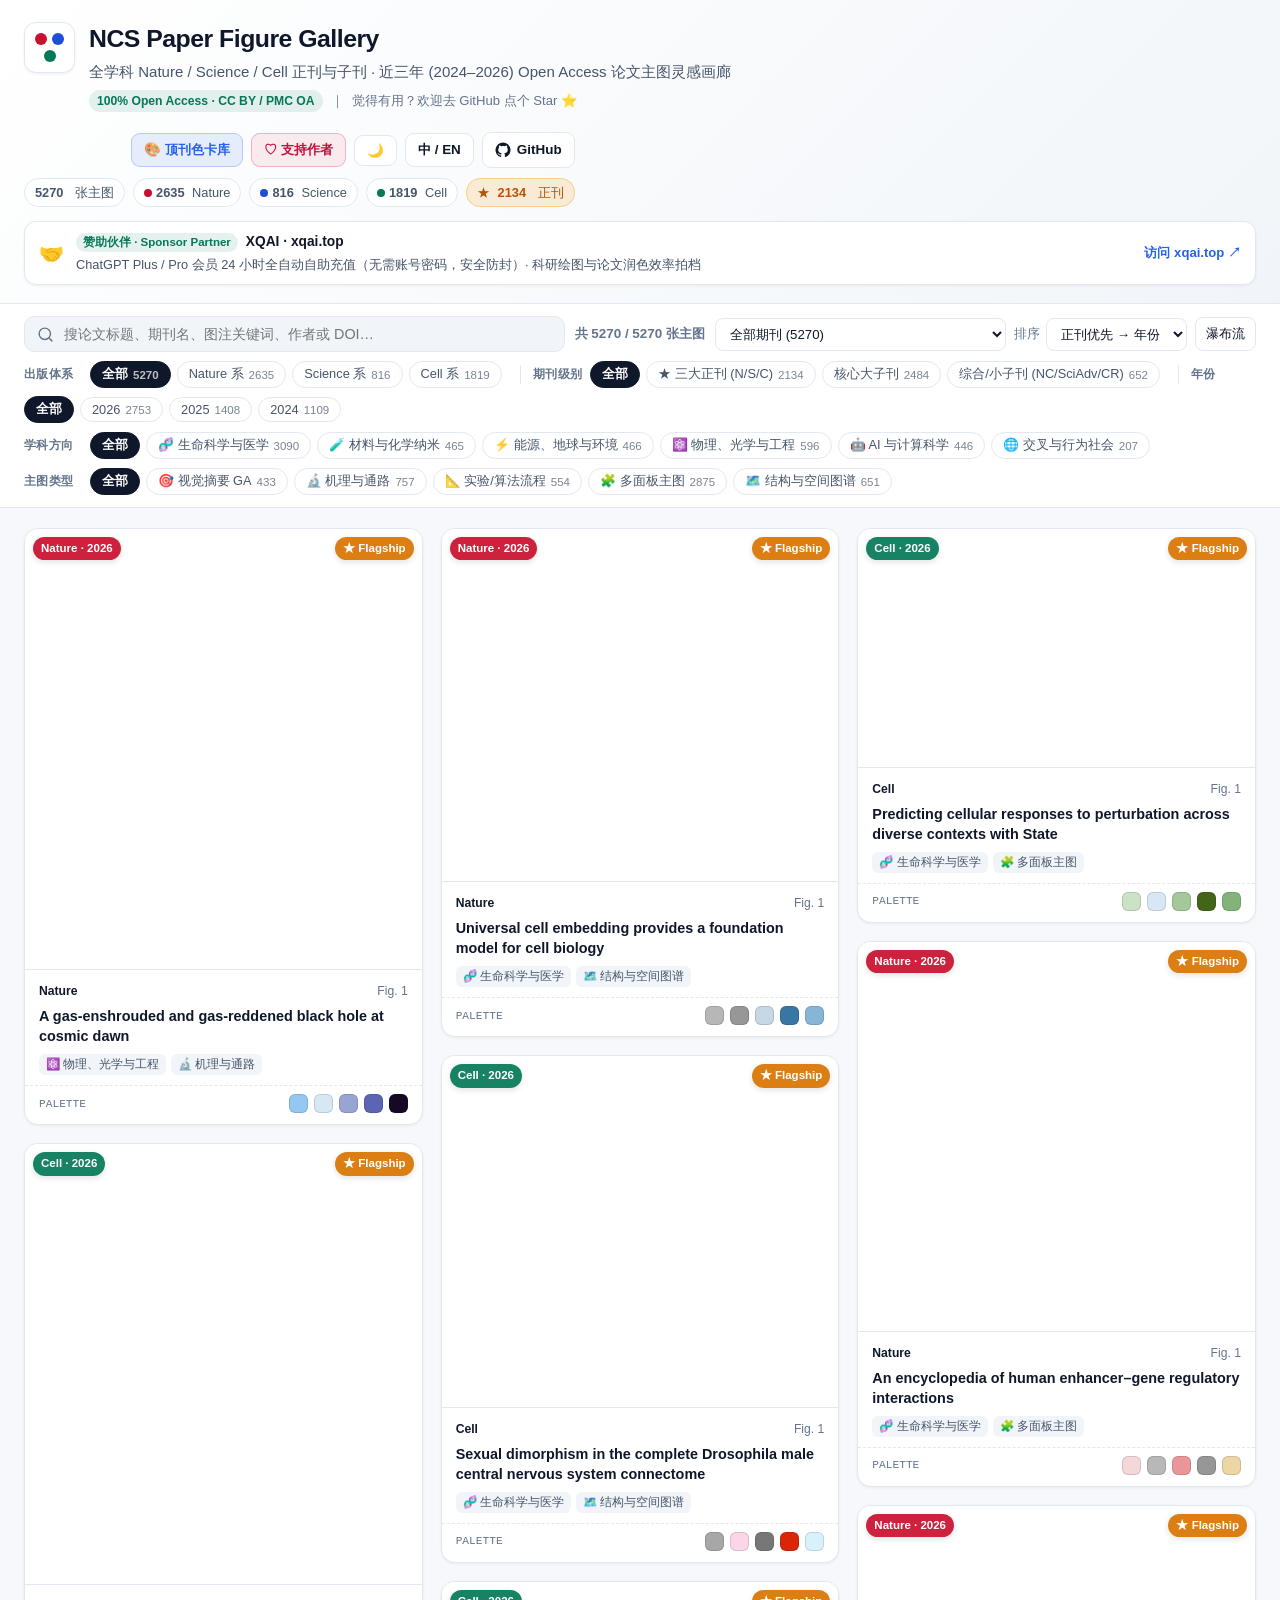
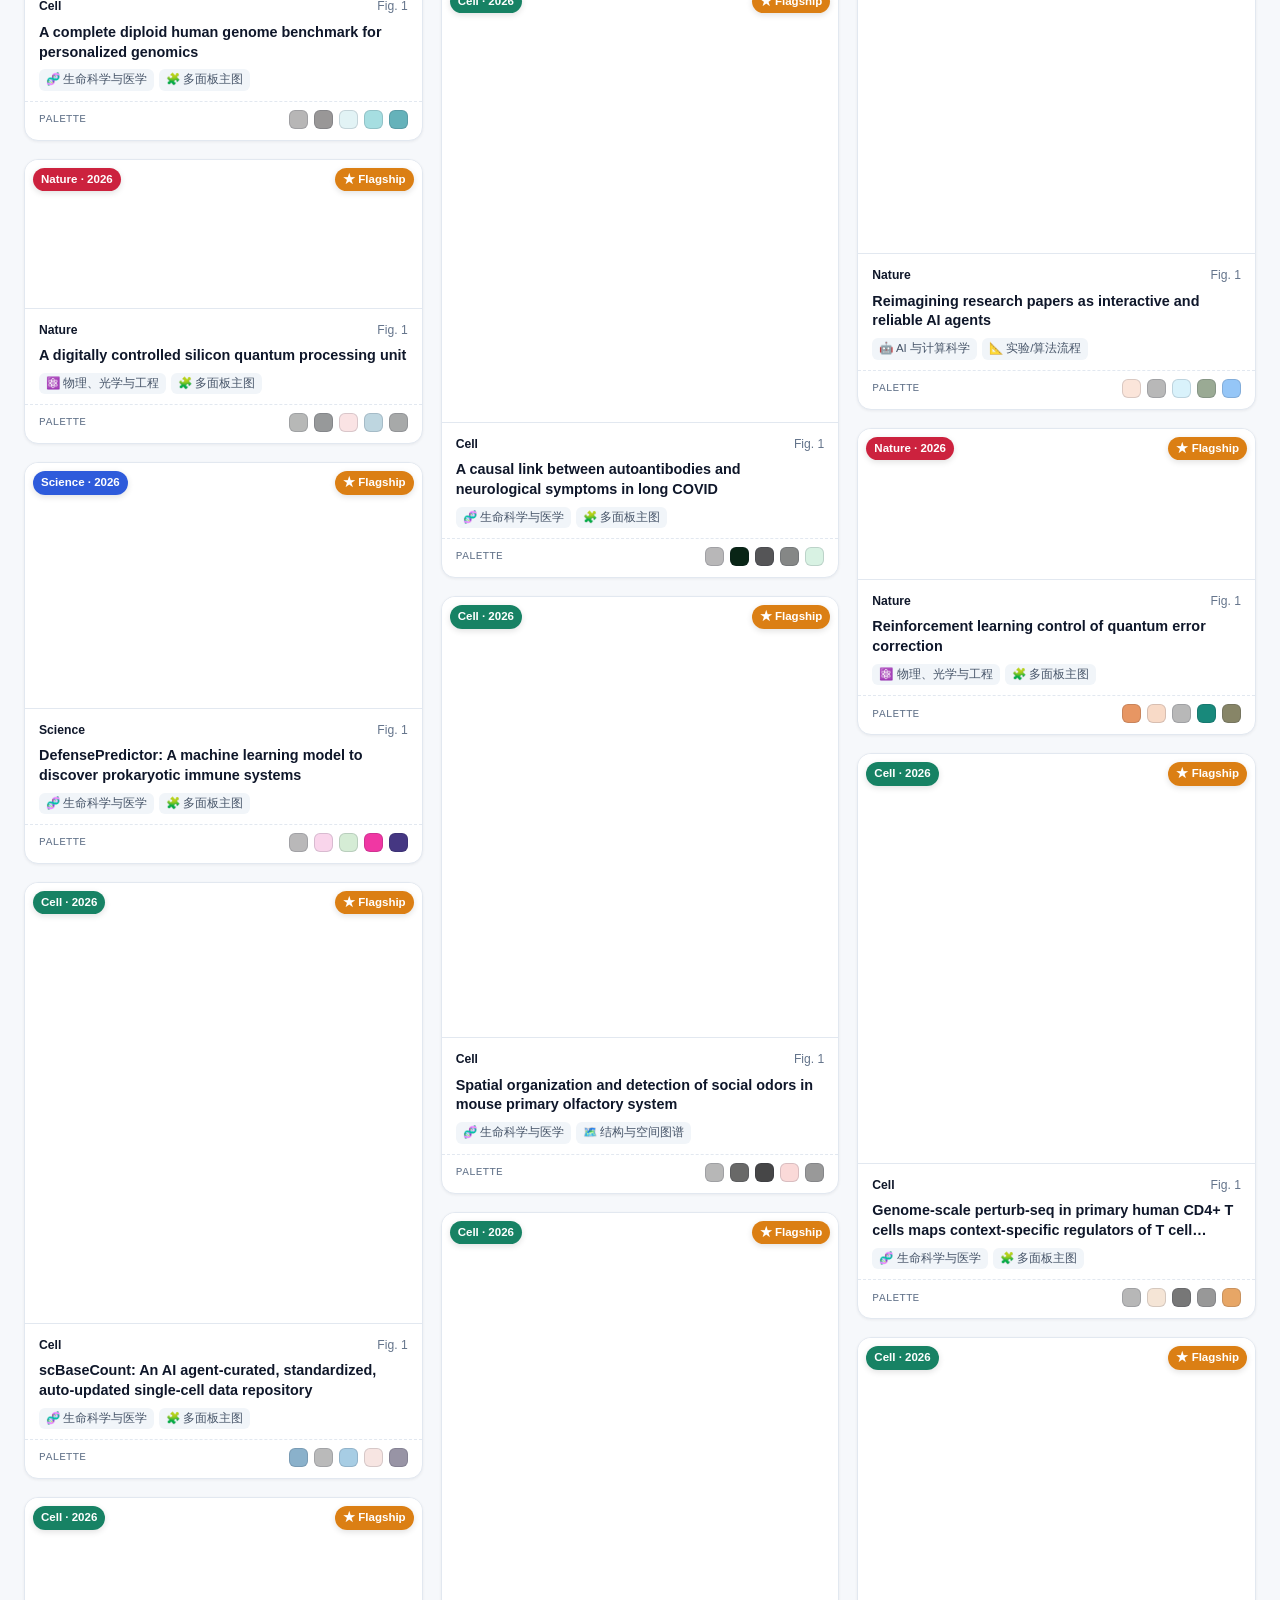
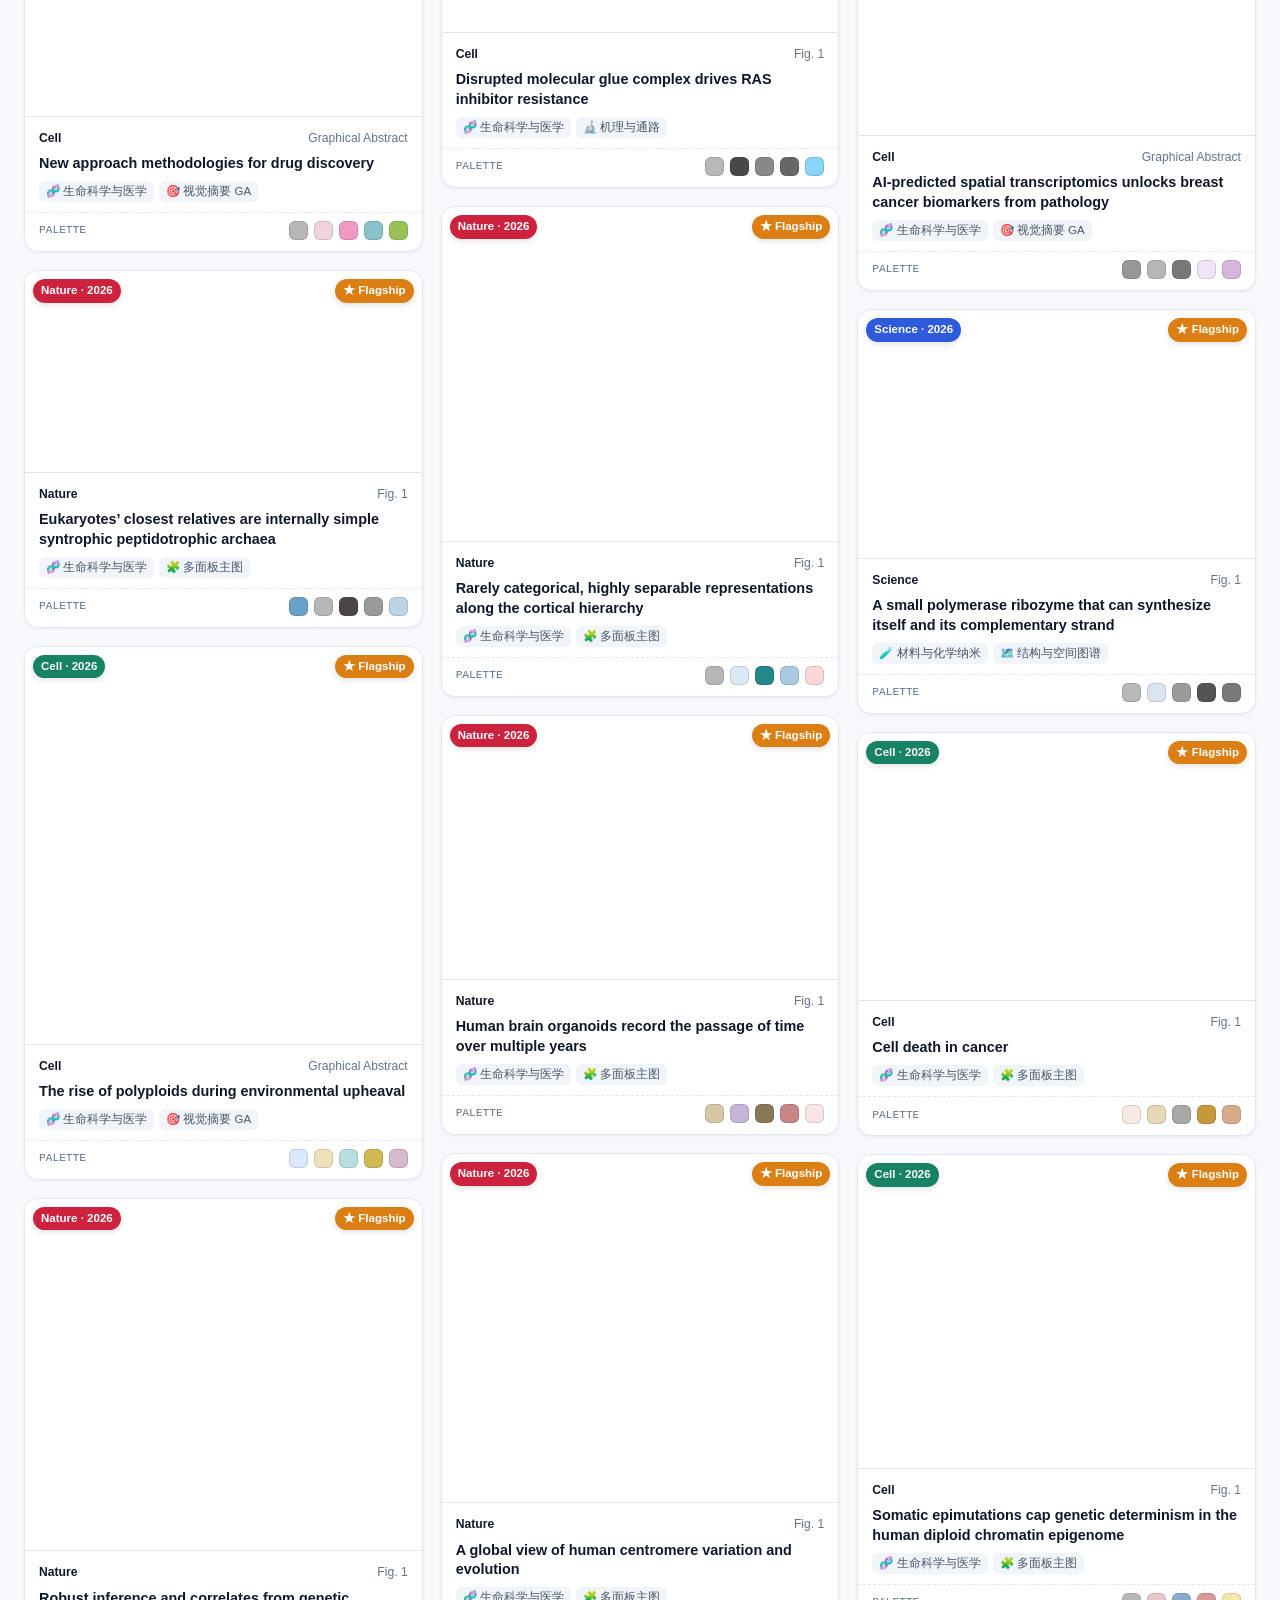
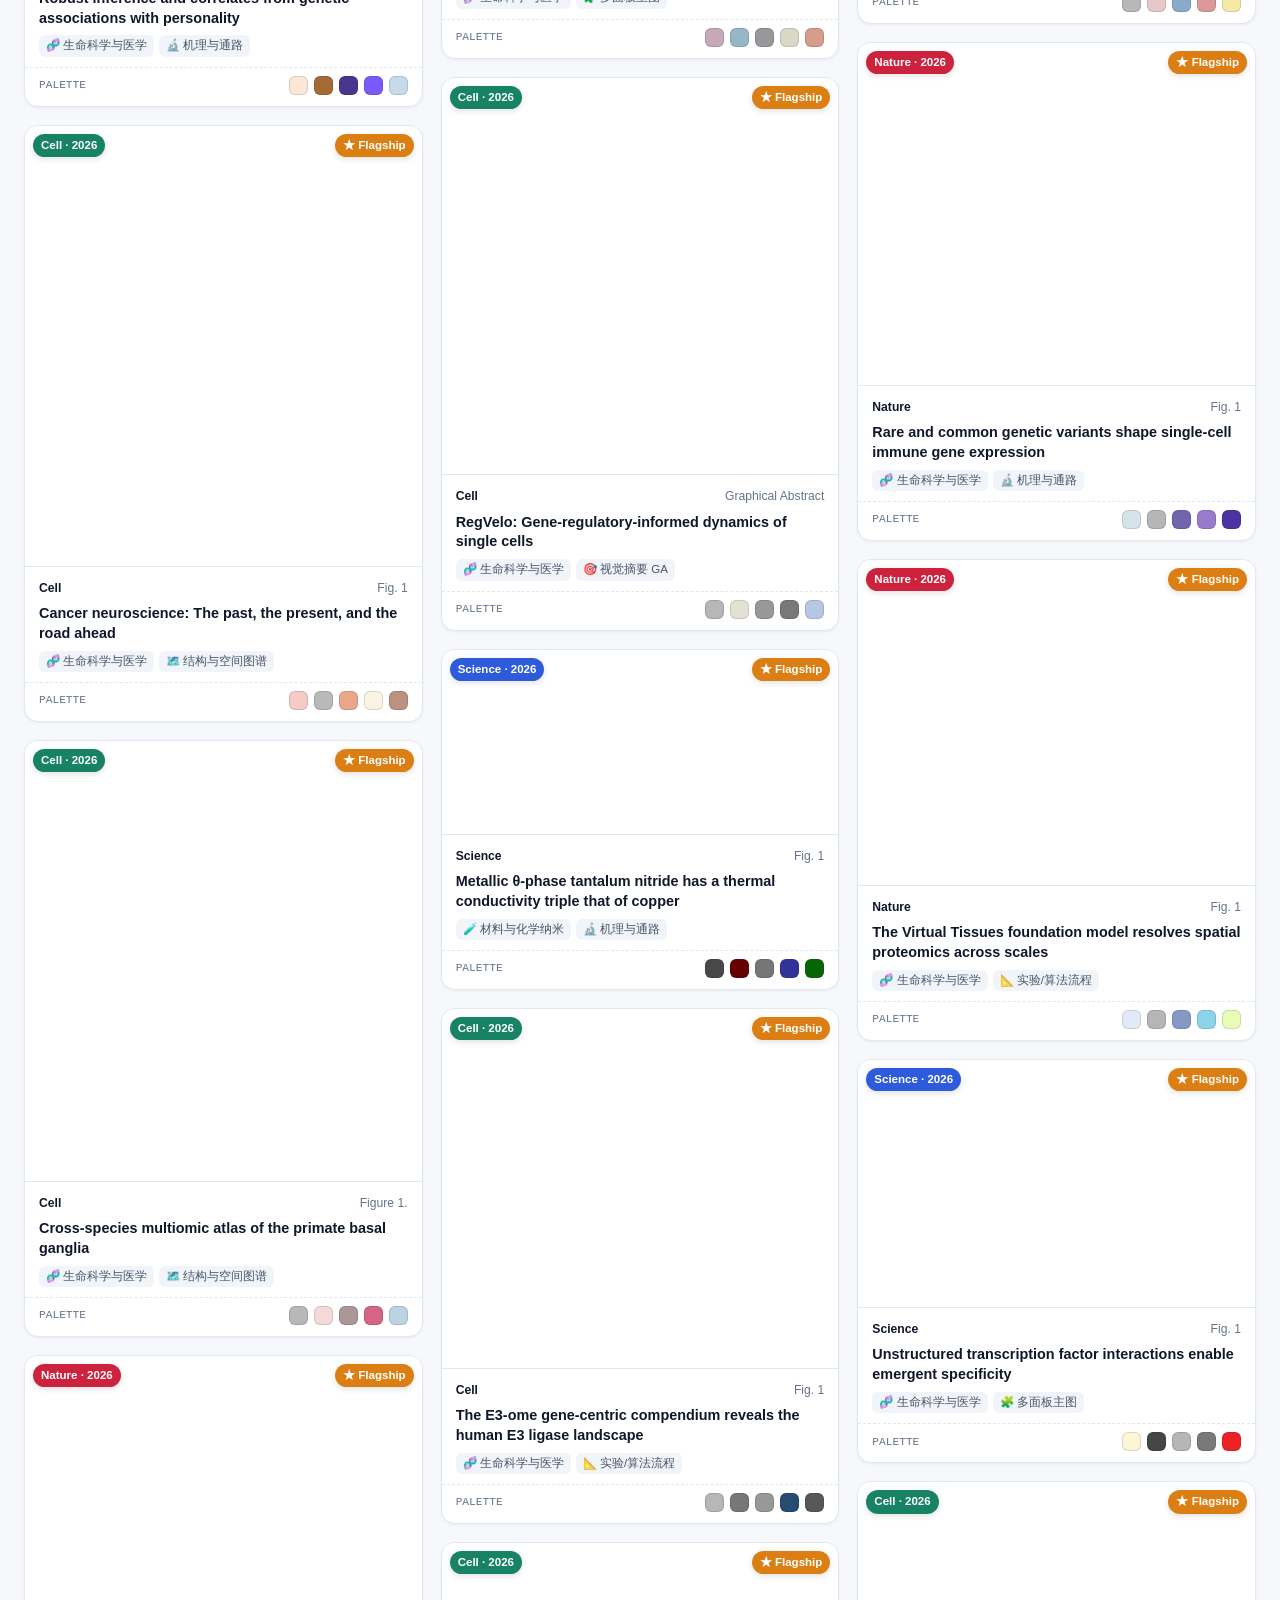
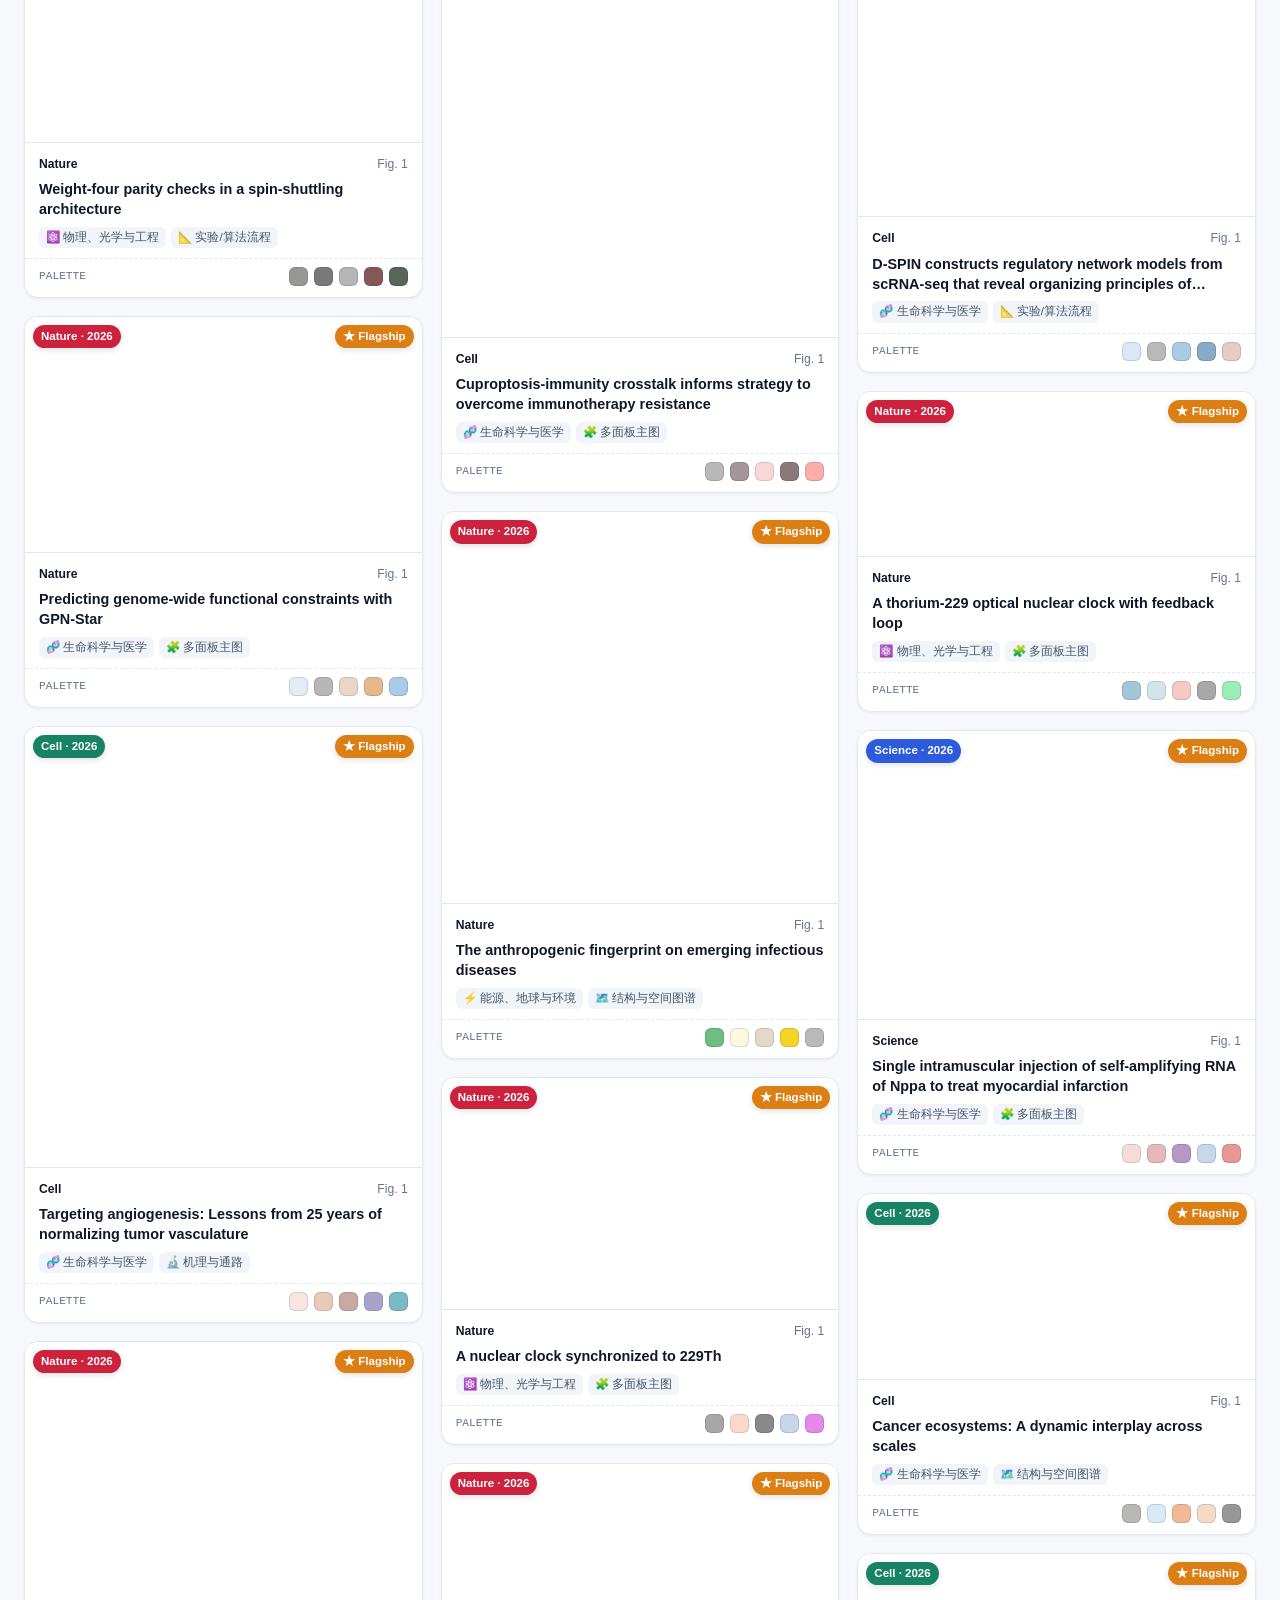
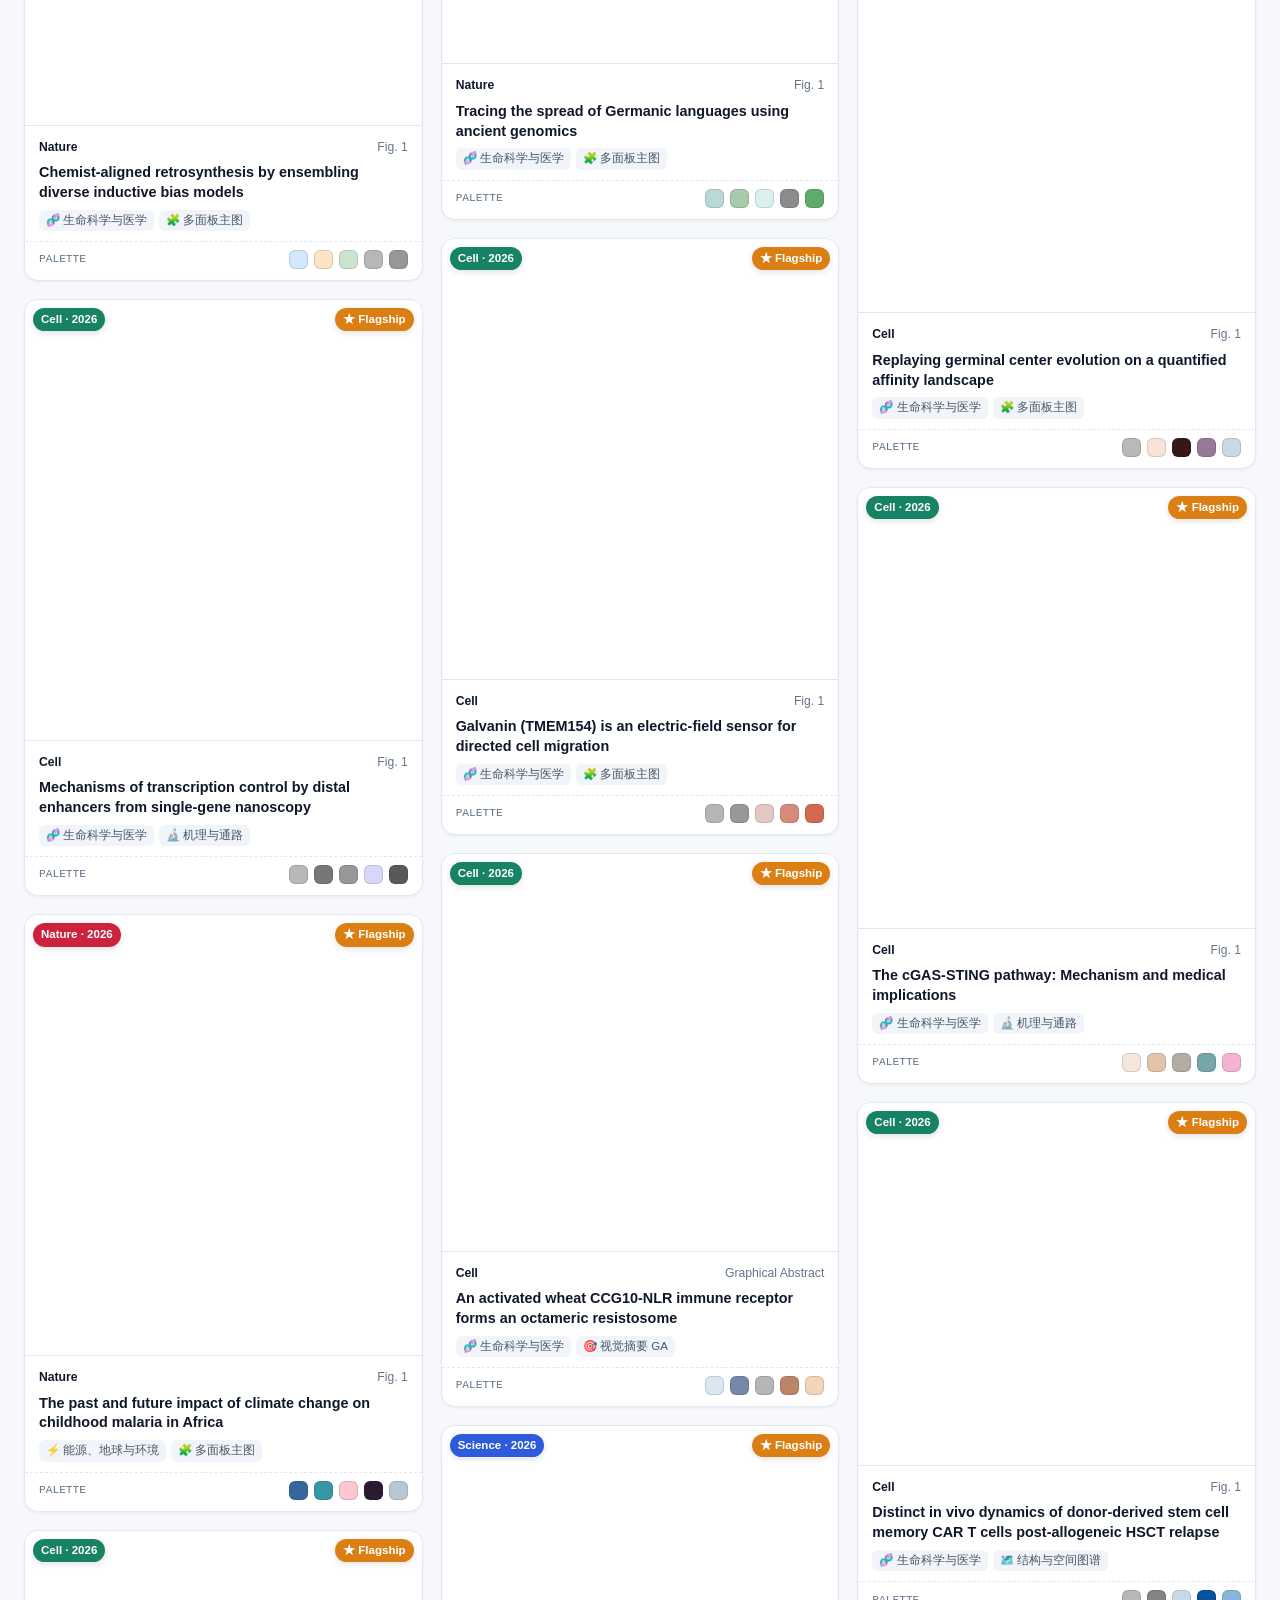
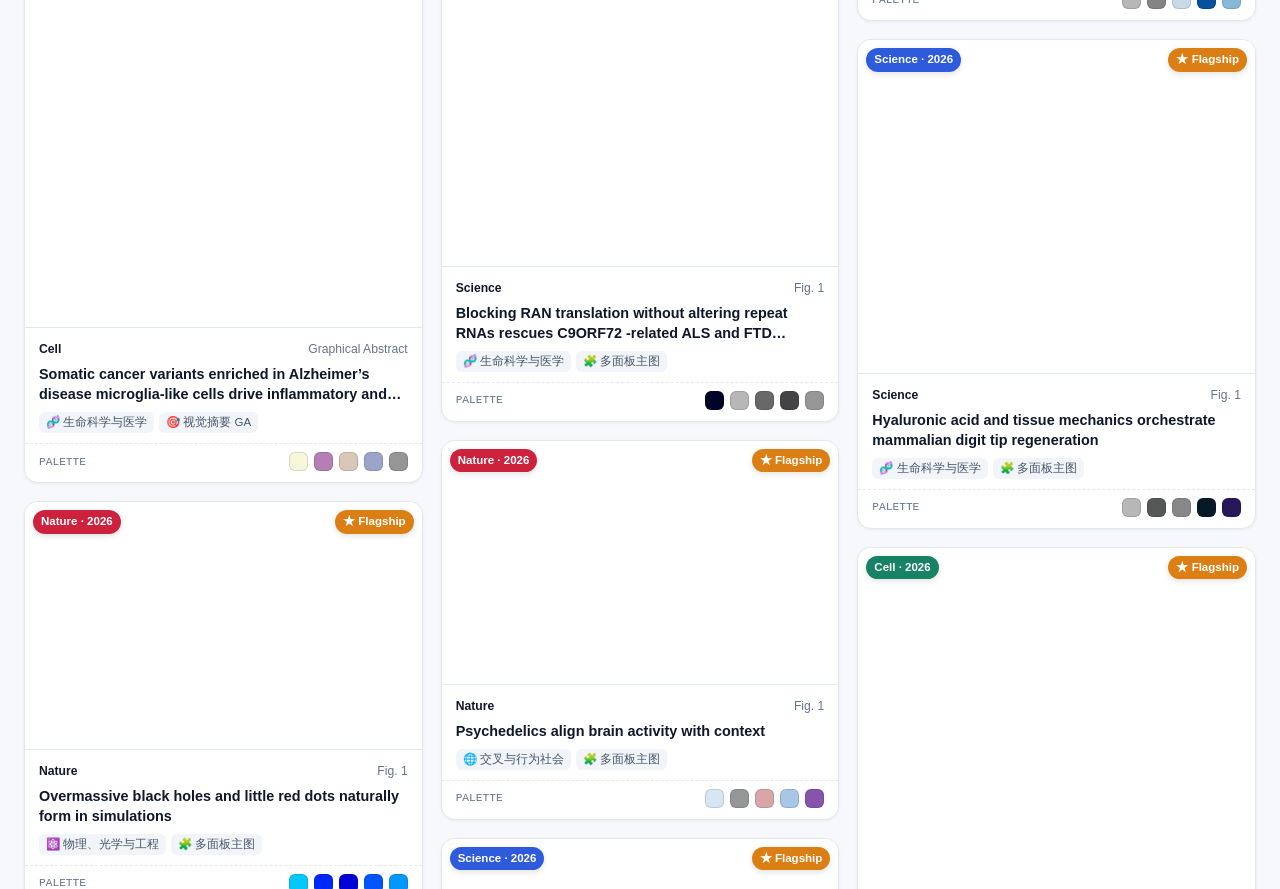
==== index.html @ 7add476b "docs & ui: align intro with topconf style, add bilingual README/site, WeChat support entry, and xqai" ====
<!DOCTYPE html>
<html lang="zh-CN" data-theme="light">
<head>
<meta charset="UTF-8">
<meta name="viewport" content="width=device-width, initial-scale=1.0">
<title>NCS Paper Figure Gallery · Nature / Science / Cell 论文主图灵感画廊 (2024–2026 OA)</title>
<meta name="description" content="全学科 Nature、Science、Cell 正刊及子刊最近三年（2024–2026）Open Access 论文主图（Figure 1 / Graphical Abstract）灵感画廊，支持学科方向、期刊矩阵、视觉类型筛选与顶刊配色一键提取。">
<meta property="og:title" content="NCS Paper Figure Gallery · 顶刊论文主图灵感画廊">
<meta property="og:description" content="全学科 Nature / Science / Cell 正刊及子刊 2024–2026 Open Access 论文主图与配色参考画廊。">
<meta property="og:type" content="website">
<meta property="og:url" content="https://daydayup-xq.github.io/ncs-paper-figure-gallery/">
<link rel="canonical" href="https://daydayup-xq.github.io/ncs-paper-figure-gallery/">
<link rel="icon" href="data:image/svg+xml,%3Csvg xmlns='http://www.w3.org/2000/svg' viewBox='0 0 100 100'%3E%3Crect width='100' height='100' rx='22' fill='%230f172a'/%3E%3Ccircle cx='34' cy='36' r='13' fill='%23c8102e'/%3E%3Ccircle cx='66' cy='36' r='13' fill='%232563eb'/%3E%3Ccircle cx='50' cy='66' r='13' fill='%23059669'/%3E%3C/svg%3E">
<link rel="stylesheet" href="assets/style.css?v=20261126">
</head>
<body>

<header class="hero">
  <div class="hero-inner">
    <div class="hero-top">
      <div class="brand">
        <div class="brand-mark" aria-hidden="true">
          <span class="dot d-nature" title="Nature"></span>
          <span class="dot d-science" title="Science"></span>
          <span class="dot d-cell" title="Cell"></span>
        </div>
        <div class="brand-text">
          <h1>NCS Paper Figure Gallery</h1>
          <p class="tagline" data-i18n="tagline">全学科 Nature / Science / Cell 正刊与子刊 · 近三年 (2024–2026) Open Access 论文主图灵感画廊</p>
          <p class="repo-prompt">
            <span class="oa-badge">100% Open Access · CC BY / PMC OA</span>
            <span class="sep-dot" aria-hidden="true">｜</span>
            <a href="https://github.com/daydayup-xq/ncs-paper-figure-gallery" target="_blank" rel="noopener noreferrer" data-i18n="repo.star">觉得有用？欢迎去 GitHub 点个 Star ⭐</a>
          </p>
        </div>
      </div>

      <div class="hero-right">
        <div class="hero-actions">
          <button id="palette-studio-btn" class="action-btn accent-btn" type="button" data-i18n="btn.paletteStudio">🎨 顶刊色卡库</button>
          <button id="support-btn" class="action-btn support-btn" type="button" aria-haspopup="dialog" aria-controls="support-modal" data-i18n="btn.support">♡ 支持作者</button>
          <button id="theme-toggle" class="action-btn" type="button" title="切换深浅色 / Toggle Theme">🌙</button>
          <button id="lang-toggle" class="action-btn" type="button" title="Switch language">中 / EN</button>
          <a class="action-btn github-btn" href="https://github.com/daydayup-xq/ncs-paper-figure-gallery" target="_blank" rel="noopener noreferrer" id="repo-link">
            <svg viewBox="0 0 24 24" width="16" height="16" aria-hidden="true"><path fill="currentColor" d="M12 .75a11.25 11.25 0 0 0-3.56 21.92c.56.1.77-.24.77-.54v-2.1c-3.13.68-3.79-1.33-3.79-1.33-.51-1.3-1.25-1.65-1.25-1.65-1.02-.7.08-.69.08-.69 1.13.08 1.73 1.16 1.73 1.16 1.01 1.72 2.65 1.22 3.3.93.1-.73.39-1.22.72-1.5-2.5-.29-5.12-1.25-5.12-5.57 0-1.23.44-2.23 1.16-3.02-.12-.28-.5-1.43.11-2.98 0 0 .95-.3 3.09 1.15A10.77 10.77 0 0 1 12 6.15c.96 0 1.92.13 2.82.38 2.14-1.45 3.08-1.15 3.08-1.15.62 1.55.23 2.7.12 2.98.72.79 1.15 1.79 1.15 3.02 0 4.33-2.63 5.28-5.14 5.56.4.35.76 1.03.76 2.08v3.11c0 .3.2.65.78.54A11.25 11.25 0 0 0 12 .75Z"/></svg>
            <span>GitHub</span>
          </a>
        </div>

        <div class="hero-stats" id="hero-stats">
          <span class="stat-pill"><b id="stat-total">0</b>&nbsp;<span data-i18n="stat.total">主图</span></span>
          <span class="stat-pill nature"><i class="dot-sm"></i><b id="stat-nature">0</b>&nbsp;Nature</span>
          <span class="stat-pill science"><i class="dot-sm"></i><b id="stat-science">0</b>&nbsp;Science</span>
          <span class="stat-pill cell"><i class="dot-sm"></i><b id="stat-cell">0</b>&nbsp;Cell</span>
          <span class="stat-pill flagship">★&nbsp;<b id="stat-flagship">0</b>&nbsp;<span data-i18n="stat.flagship">正刊</span></span>
        </div>
      </div>
    </div>

    <a class="partner-cta" href="https://xqai.top" target="_blank" rel="noopener noreferrer">
      <span class="pc-ic" aria-hidden="true">🤝</span>
      <span class="pc-main">
        <span class="pc-t">
          <span data-i18n="partner.badge">赞助伙伴 · Sponsor Partner</span>
          <strong>XQAI · xqai.top</strong>
        </span>
        <span class="pc-s" data-i18n="partner.sub">ChatGPT Plus / Pro 会员 24 小时全自动自助充值（无需账号密码，安全防封）· 科研绘图与论文润色效率拍档</span>
      </span>
      <span class="pc-go" data-i18n="partner.cta">访问 xqai.top ↗</span>
    </a>
  </div>
</header>

<div class="stickbar">
  <div class="stickbar-inner">
    <div class="stick-row">
      <div class="search-box">
        <svg viewBox="0 0 24 24" width="17" height="17" aria-hidden="true"><path fill="none" stroke="currentColor" stroke-width="2" stroke-linecap="round" d="M21 21l-4.3-4.3M11 19a8 8 0 1 1 0-16 8 8 0 0 1 0 16z"/></svg>
        <input id="search" type="search" data-i18n-ph="search.ph" placeholder="搜论文标题、期刊名、图注关键词、作者或 DOI…" autocomplete="off">
        <button id="clear-search" class="clear-btn" title="Clear" hidden>×</button>
      </div>

      <span id="result-count" class="result-count"></span>

      <div class="controls-right">
        <select id="journal-filter" class="select-ctrl" aria-label="Journal filter">
          <option value="all">全部期刊 / All Journals</option>
        </select>

        <div class="sort-wrap">
          <label for="sort" data-i18n="sort.label">排序</label>
          <select id="sort" class="select-ctrl">
            <option value="tier" selected data-i18n="sort.tier">正刊优先 → 年份</option>
            <option value="year" data-i18n="sort.year">最新年份 → 级别</option>
            <option value="citations" data-i18n="sort.citations">引用数从高到低</option>
            <option value="title" data-i18n="sort.title">标题 A–Z</option>
          </select>
        </div>

        <button id="density-toggle" class="density-btn" type="button" title="Toggle layout">
          <span id="density-label" data-i18n="layout.masonry">瀑布流</span>
        </button>

        <button id="reset-top" class="reset-chip" type="button" hidden data-i18n="btn.reset">重置筛选</button>
      </div>
    </div>

    <div class="filter-row">
      <span class="filter-label" data-i18n="fl.family">出版体系</span>
      <div class="chips" id="family-chips" role="group" aria-label="family filter"></div>
      <span class="filter-label sep" data-i18n="fl.tier">期刊级别</span>
      <div class="chips" id="tier-chips" role="group" aria-label="tier filter"></div>
      <span class="filter-label sep" data-i18n="fl.year">年份</span>
      <div class="chips" id="year-chips" role="group" aria-label="year filter"></div>
    </div>

    <div class="filter-row">
      <span class="filter-label" data-i18n="fl.discipline">学科方向</span>
      <div class="chips" id="discipline-chips" role="group" aria-label="discipline filter"></div>
    </div>

    <div class="filter-row">
      <span class="filter-label" data-i18n="fl.pattern">主图类型</span>
      <div class="chips" id="pattern-chips" role="group" aria-label="pattern filter"></div>
    </div>
  </div>
</div>

<main class="container">
  <div id="gallery" class="masonry" aria-live="polite"></div>
  <div id="sentinel" class="sentinel" hidden>
    <span class="spinner"></span>
    <span data-i18n="loading">正在加载更多主图…</span>
  </div>
  <div id="end-hint" class="end-hint" hidden></div>
  <div id="empty" class="empty-state" hidden>
    <div class="empty-emoji">🔬</div>
    <p data-i18n="empty.text">当前筛选条件下暂无匹配主图，试试放宽年份或切换学科方向。</p>
    <button id="reset-all" class="primary-btn" type="button" data-i18n="empty.reset">重置全部筛选</button>
  </div>
</main>

<footer class="site-footer">
  <div class="footer-inner">
    <section>
      <h3 data-i18n="footer.about.h">关于 NCS Paper Figure Gallery</h3>
      <p data-i18n="footer.about.p">本项目面向全学科科研人员，自动收录 Nature、Science、Cell 正刊及其核心子刊最近三年（2024–2026）Open Access 论文的 Figure 1 与 Graphical Abstract，提供跨学科浏览、构图类型检索与实测色板提取。所有图像均直接引用出版商或 PMC Open Access 官方 CDN 并完整标注 DOI、PMCID 与作者署名。</p>
      <p class="footer-meta-line">
        <span data-i18n="footer.updated">数据更新时间：</span><span id="footer-updated">—</span>
        <span> · </span>
        <a href="support.html" style="color:var(--accent);font-weight:600;" data-i18n="footer.supportLink">♡ 支持作者 / 赞助页面 ↗</a>
        <span> · </span>
        <span data-i18n="footer.partnerLabel">赞助伙伴：</span><a href="https://xqai.top" target="_blank" rel="noopener noreferrer" style="color:var(--accent);font-weight:600;text-decoration:underline;" data-i18n="footer.partnerName">XQAI · ChatGPT Plus / Pro 自助充值 (xqai.top) ↗</a>
      </p>
    </section>
    <section>
      <h3 data-i18n="footer.legend.h">主图视觉类型说明</h3>
      <ul class="legend-list">
        <li data-i18n="legend.ga">🎯 视觉摘要 (Graphical Abstract)：高度凝练全文核心发现的单图总览</li>
        <li data-i18n="legend.mech">🔬 机理与通路 (Mechanism & Pathway)：分子机制、催化循环或信号通路示意</li>
        <li data-i18n="legend.pipe">📐 实验与算法流程 (Workflow & Pipeline)：研究路线、系统框架与计算流程</li>
        <li data-i18n="legend.multi">🧩 多面板综合主图 (Multi-Panel)：a/b/c/d 混合排版的典型顶刊组合主图</li>
        <li data-i18n="legend.char">🗺️ 结构与空间图谱 (Structure & Atlas)：冷冻电镜、空间组学、材料表征与地图</li>
      </ul>
    </section>
  </div>
</footer>

<!-- Lightbox Inspector -->
<div id="lightbox" class="lightbox" hidden>
  <div class="lightbox-backdrop" id="lb-backdrop"></div>
  <div class="lightbox-dialog" role="dialog" aria-modal="true" aria-labelledby="lb-title">
    <button class="lightbox-close" id="lb-close" type="button" aria-label="Close">×</button>
    <button class="lightbox-nav prev" id="lb-prev" type="button" aria-label="Previous">
      <svg viewBox="0 0 24 24" aria-hidden="true"><path d="m15 5-7 7 7 7"></path></svg>
    </button>
    <button class="lightbox-nav next" id="lb-next" type="button" aria-label="Next">
      <svg viewBox="0 0 24 24" aria-hidden="true"><path d="m9 5 7 7-7 7"></path></svg>
    </button>

    <div class="lightbox-content">
      <div class="lightbox-img-wrap" id="lb-img-wrap">
        <img id="lb-img" src="" alt="">
        <button id="lb-zoom" class="zoom-toggle" type="button" title="Toggle zoom">🔍 1:1</button>
      </div>

      <div class="lightbox-meta">
        <div class="lb-badges">
          <span id="lb-family" class="badge"></span>
          <span id="lb-tier" class="badge tier"></span>
          <span id="lb-year" class="badge year"></span>
          <span id="lb-discipline" class="badge disc"></span>
          <span id="lb-pattern" class="badge pat"></span>
          <span id="lb-license" class="badge lic"></span>
        </div>

        <h2 id="lb-title"></h2>
        <p id="lb-journal-meta" class="lb-journal-meta"></p>
        <p id="lb-authors" class="lb-authors"></p>

        <div class="lb-caption-box">
          <div class="lb-caption-head">
            <strong id="lb-fig-label">Fig. 1</strong>
            <span id="lb-dims" class="lb-dims"></span>
          </div>
          <p id="lb-caption" class="lb-caption"></p>
        </div>

        <div class="lb-palette-box">
          <div class="lb-palette-head">
            <span data-i18n="lb.paletteTitle">提取主图配色（点击色块复制 HEX）</span>
            <div class="palette-export-btns">
              <button id="lb-copy-py" class="mini-btn" type="button">Python</button>
              <button id="lb-copy-r" class="mini-btn" type="button">R</button>
              <button id="lb-copy-css" class="mini-btn" type="button">CSS</button>
            </div>
          </div>
          <div id="lb-palette" class="lb-palette-swatches"></div>
        </div>

        <div class="lb-actions">
          <a id="lb-view-image" class="ghost-btn" target="_blank" rel="noopener noreferrer" data-i18n="lb.viewImage">高清原图 ↗</a>
          <a id="lb-open-paper" class="primary-btn" target="_blank" rel="noopener noreferrer" data-i18n="lb.openPaper">DOI 官网 ↗</a>
          <a id="lb-open-pmc" class="ghost-btn" target="_blank" rel="noopener noreferrer" data-i18n="lb.openPmc">PMC 阅读 ↗</a>
          <button id="lb-copy-bib" class="ghost-btn" type="button" data-i18n="lb.copyBib">复制 BibTeX</button>
        </div>
      </div>
    </div>
  </div>
</div>

<!-- Palette Studio Modal -->
<div id="palette-modal" class="modal" hidden>
  <div class="modal-backdrop" id="pm-backdrop"></div>
  <div class="modal-dialog" role="dialog" aria-modal="true" aria-labelledby="pm-title">
    <div class="modal-head">
      <div>
        <h2 id="pm-title" data-i18n="pm.title">🎨 NCS 顶刊色卡灵感库</h2>
        <p class="modal-sub" data-i18n="pm.sub">按当前筛选结果实时汇总高频顶刊配色，一键复制可用于 matplotlib / ggplot2 / Illustrator。</p>
      </div>
      <button id="pm-close" class="lightbox-close static-close" type="button" aria-label="Close">×</button>
    </div>
    <div id="pm-grid" class="pm-grid"></div>
  </div>
</div>

<!-- Support Author & Sponsor Partner Modal -->
<div id="support-modal" class="modal" hidden>
  <div class="modal-backdrop" id="sm-backdrop"></div>
  <div class="modal-dialog support-modal-dialog" role="dialog" aria-modal="true" aria-labelledby="sm-title">
    <button id="sm-close" class="lightbox-close" type="button" aria-label="Close">×</button>
    <div class="sm-body">
      <h2 id="sm-title" data-i18n="support.heading">请作者喝杯咖啡 ☕</h2>
      <p class="sm-desc" data-i18n="support.desc">如果这个画廊帮你找到了论文配图与配色灵感，欢迎微信扫码赞赏支持，帮助我持续整理主图、更新数据和维护工具。</p>
      <a class="sm-qr-link" href="assets/wechat-pay.jpg" target="_blank" rel="noopener noreferrer" title="WeChat Pay QR Code">
        <img src="assets/wechat-pay.jpg" alt="作者提供的微信收款码 / WeChat Pay QR Code" class="sm-qr-img" loading="lazy">
      </a>
      <p class="sm-links">
        <a href="assets/wechat-pay.jpg" download="NCS-Gallery-WeChat-Pay.jpg" data-i18n="support.saveQr">保存收款码</a>
        <span aria-hidden="true">·</span>
        <a href="support.html" data-i18n="support.openPage">打开完整支持页面 ↗</a>
      </p>
      <div class="sm-partner-box">
        <div class="sm-partner-head" data-i18n="support.partnerTitle">🤝 赞助伙伴 · Sponsor Partner</div>
        <a class="sm-partner-link" href="https://xqai.top" target="_blank" rel="noopener noreferrer">
          <strong>XQAI · https://xqai.top ↗</strong>
          <span data-i18n="support.partnerDesc">ChatGPT Plus / Pro 24 小时自助充值中心（无需账号密码，安全防封）</span>
        </a>
      </div>
      <p class="sm-thanks" data-i18n="support.thanks">打赏完全自愿，金额随意。感谢你的支持，Star、分享和反馈也同样重要。</p>
    </div>
  </div>
</div>

<div id="toast" class="toast" hidden></div>

<script src="assets/i18n.js?v=20261126"></script>
<script src="assets/figures.js?v=20261126"></script>
<script src="assets/app.js?v=20261126"></script>
</body>
</html>
---- assets/style.css ----
:root {
  --bg: #f6f8fb;
  --surface: #ffffff;
  --surface-2: #f1f5f9;
  --border: #e2e8f0;
  --text: #0f172a;
  --muted: #475569;
  --soft: #64748b;
  --accent: #2563eb;
  --accent-soft: rgba(37, 99, 235, 0.1);
  --nature: #c8102e;
  --nature-bg: rgba(200, 16, 46, 0.1);
  --science: #1d4ed8;
  --science-bg: rgba(29, 78, 216, 0.1);
  --cell: #047857;
  --cell-bg: rgba(4, 120, 87, 0.1);
  --gold: #b45309;
  --gold-bg: rgba(245, 158, 11, 0.16);
  --shadow-sm: 0 1px 3px rgba(15, 23, 42, 0.06);
  --shadow-md: 0 10px 28px rgba(15, 23, 42, 0.1);
  --radius: 14px;
  --font-sans: -apple-system, BlinkMacSystemFont, "Segoe UI", "PingFang SC", "Hiragino Sans GB", "Microsoft YaHei", sans-serif;
  --font-mono: ui-monospace, SFMono-Regular, Menlo, Monaco, Consolas, monospace;
}

[data-theme="dark"] {
  --bg: #0b1120;
  --surface: #111827;
  --surface-2: #1e293b;
  --border: #263348;
  --text: #f1f5f9;
  --muted: #cbd5e1;
  --soft: #94a3b8;
  --accent: #60a5fa;
  --accent-soft: rgba(96, 165, 250, 0.14);
  --nature-bg: rgba(200, 16, 46, 0.22);
  --science-bg: rgba(59, 130, 246, 0.22);
  --cell-bg: rgba(16, 185, 129, 0.2);
  --gold: #fbbf24;
  --gold-bg: rgba(251, 191, 36, 0.16);
  --shadow-sm: 0 1px 3px rgba(0, 0, 0, 0.35);
  --shadow-md: 0 14px 34px rgba(0, 0, 0, 0.55);
}

* { box-sizing: border-box; }
[hidden] { display: none !important; }
html, body { margin: 0; padding: 0; }
body {
  font-family: var(--font-sans);
  background: var(--bg);
  color: var(--text);
  line-height: 1.5;
  -webkit-font-smoothing: antialiased;
}
a { color: inherit; text-decoration: none; }

/* Hero */
.hero {
  background: linear-gradient(135deg, var(--surface) 0%, var(--surface-2) 100%);
  border-bottom: 1px solid var(--border);
  padding: 20px 24px 18px;
}
.hero-inner {
  max-width: 1480px;
  margin: 0 auto;
}
.hero-top {
  display: flex;
  justify-content: space-between;
  align-items: flex-start;
  gap: 20px;
  flex-wrap: wrap;
}
.brand {
  display: flex;
  align-items: flex-start;
  gap: 14px;
}
.brand-mark {
  display: grid;
  grid-template-columns: repeat(2, 12px);
  gap: 5px;
  padding: 10px;
  background: var(--surface);
  border: 1px solid var(--border);
  border-radius: 12px;
  box-shadow: var(--shadow-sm);
  margin-top: 2px;
}
.brand-mark .dot { width: 12px; height: 12px; border-radius: 50%; display: block; }
.brand-mark .d-nature { background: var(--nature); }
.brand-mark .d-science { background: var(--science); }
.brand-mark .d-cell { background: var(--cell); grid-column: span 2; justify-self: center; }

.brand-text h1 {
  margin: 0;
  font-size: 1.55rem;
  font-weight: 800;
  letter-spacing: -0.02em;
}
.tagline {
  margin: 4px 0 6px;
  color: var(--muted);
  font-size: 0.94rem;
}
.repo-prompt {
  margin: 0;
  font-size: 0.82rem;
  color: var(--soft);
  display: flex;
  align-items: center;
  gap: 8px;
  flex-wrap: wrap;
}
.oa-badge {
  display: inline-flex;
  align-items: center;
  padding: 2px 8px;
  border-radius: 999px;
  background: var(--cell-bg);
  color: var(--cell);
  font-weight: 600;
  font-size: 0.76rem;
}
[data-theme="dark"] .oa-badge { color: #34d399; }

.hero-right {
  display: flex;
  flex-direction: column;
  align-items: flex-end;
  gap: 10px;
}
.hero-actions {
  display: flex;
  align-items: center;
  gap: 8px;
  flex-wrap: wrap;
}
.action-btn {
  display: inline-flex;
  align-items: center;
  gap: 6px;
  padding: 7px 12px;
  border-radius: 9px;
  border: 1px solid var(--border);
  background: var(--surface);
  color: var(--text);
  font-size: 0.84rem;
  font-weight: 600;
  cursor: pointer;
  transition: transform 0.12s, border-color 0.15s, background 0.15s;
}
.action-btn:hover { border-color: var(--accent); transform: translateY(-1px); }
.accent-btn {
  background: var(--accent-soft);
  border-color: rgba(37, 99, 235, 0.25);
  color: var(--accent);
}
.support-btn {
  background: rgba(225, 29, 72, 0.08);
  border-color: rgba(225, 29, 72, 0.28);
  color: #be123c;
}
.support-btn:hover {
  border-color: #e11d48;
  background: rgba(225, 29, 72, 0.14);
}
[data-theme="dark"] .support-btn {
  background: rgba(244, 63, 94, 0.14);
  border-color: rgba(244, 63, 94, 0.34);
  color: #fda4af;
}

.partner-cta {
  margin-top: 14px;
  display: flex;
  align-items: center;
  gap: 12px;
  padding: 10px 14px;
  border-radius: 12px;
  background: var(--surface);
  border: 1px solid var(--border);
  box-shadow: var(--shadow-sm);
  transition: border-color 0.15s, transform 0.12s;
  flex-wrap: wrap;
}
.partner-cta:hover {
  border-color: var(--accent);
  transform: translateY(-1px);
}
.pc-ic {
  font-size: 1.25rem;
  line-height: 1;
}
.pc-main {
  display: flex;
  flex-direction: column;
  gap: 2px;
  flex: 1 1 320px;
}
.pc-t {
  display: flex;
  align-items: center;
  gap: 8px;
  font-size: 0.86rem;
  flex-wrap: wrap;
}
.pc-t > span {
  display: inline-flex;
  padding: 1px 7px;
  border-radius: 999px;
  background: var(--cell-bg);
  color: var(--cell);
  font-size: 0.72rem;
  font-weight: 700;
}
[data-theme="dark"] .pc-t > span { color: #34d399; }
.pc-s {
  font-size: 0.8rem;
  color: var(--muted);
}
.pc-go {
  font-size: 0.82rem;
  font-weight: 700;
  color: var(--accent);
  white-space: nowrap;
}

.hero-stats {
  display: flex;
  gap: 8px;
  flex-wrap: wrap;
  justify-content: flex-end;
}
.stat-pill {
  display: inline-flex;
  align-items: center;
  gap: 4px;
  padding: 4px 10px;
  border-radius: 999px;
  background: var(--surface);
  border: 1px solid var(--border);
  font-size: 0.8rem;
  color: var(--muted);
}
.stat-pill .dot-sm { width: 8px; height: 8px; border-radius: 50%; display: inline-block; }
.stat-pill.nature .dot-sm { background: var(--nature); }
.stat-pill.science .dot-sm { background: var(--science); }
.stat-pill.cell .dot-sm { background: var(--cell); }
.stat-pill.flagship { background: var(--gold-bg); border-color: rgba(245, 158, 11, 0.35); color: var(--gold); }

/* Sticky Filter Bar */
.stickbar {
  position: sticky;
  top: 0;
  z-index: 40;
  background: color-mix(in srgb, var(--surface) 92%, transparent);
  backdrop-filter: blur(12px);
  border-bottom: 1px solid var(--border);
  padding: 12px 24px;
}
.stickbar-inner {
  max-width: 1480px;
  margin: 0 auto;
  display: flex;
  flex-direction: column;
  gap: 9px;
}
.stick-row {
  display: flex;
  align-items: center;
  gap: 10px;
  flex-wrap: wrap;
}
.search-box {
  position: relative;
  flex: 1 1 280px;
  display: flex;
  align-items: center;
  background: var(--surface-2);
  border: 1px solid var(--border);
  border-radius: 10px;
  padding: 0 12px;
}
.search-box:focus-within {
  border-color: var(--accent);
  background: var(--surface);
  box-shadow: 0 0 0 3px var(--accent-soft);
}
.search-box svg { color: var(--soft); flex-shrink: 0; }
.search-box input {
  width: 100%;
  border: 0;
  background: transparent;
  padding: 9px 10px;
  font-size: 0.9rem;
  color: var(--text);
  outline: none;
}
.clear-btn {
  border: 0;
  background: transparent;
  color: var(--soft);
  font-size: 1.2rem;
  cursor: pointer;
  padding: 0 4px;
}
.result-count {
  font-size: 0.84rem;
  font-weight: 600;
  color: var(--soft);
  white-space: nowrap;
}
.controls-right {
  display: flex;
  align-items: center;
  gap: 8px;
  flex-wrap: wrap;
}
.sort-wrap {
  display: flex;
  align-items: center;
  gap: 6px;
  font-size: 0.82rem;
  color: var(--soft);
}
.select-ctrl, .density-btn, .reset-chip {
  padding: 7px 10px;
  border-radius: 8px;
  border: 1px solid var(--border);
  background: var(--surface);
  color: var(--text);
  font-size: 0.83rem;
  cursor: pointer;
}
.reset-chip {
  background: var(--nature-bg);
  color: var(--nature);
  border-color: rgba(200, 16, 46, 0.25);
  font-weight: 600;
}
[data-theme="dark"] .reset-chip { color: #fb7185; }

.filter-row {
  display: flex;
  align-items: center;
  gap: 8px;
  flex-wrap: wrap;
}
.filter-label {
  font-size: 0.77rem;
  font-weight: 700;
  text-transform: uppercase;
  letter-spacing: 0.03em;
  color: var(--soft);
  min-width: 58px;
}
.filter-label.sep {
  margin-left: 10px;
  padding-left: 12px;
  border-left: 1px solid var(--border);
  min-width: auto;
}
.chips {
  display: flex;
  align-items: center;
  gap: 6px;
  flex-wrap: wrap;
}
.chip {
  display: inline-flex;
  align-items: center;
  gap: 5px;
  padding: 4px 11px;
  border-radius: 999px;
  border: 1px solid var(--border);
  background: var(--surface);
  color: var(--muted);
  font-size: 0.8rem;
  font-weight: 500;
  cursor: pointer;
  transition: all 0.14s ease;
}
.chip:hover { border-color: var(--accent); color: var(--text); }
.chip.active {
  background: var(--text);
  color: var(--surface);
  border-color: var(--text);
  font-weight: 600;
}
.chip.active[data-value="nature"] { background: var(--nature); border-color: var(--nature); color: #fff; }
.chip.active[data-value="science"] { background: var(--science); border-color: var(--science); color: #fff; }
.chip.active[data-value="cell"] { background: var(--cell); border-color: var(--cell); color: #fff; }
.chip.active[data-value="flagship"] { background: #d97706; border-color: #d97706; color: #fff; }
.chip .chip-cnt { font-size: 0.72rem; opacity: 0.72; }

/* Main Container & Gallery Layouts */
.container {
  max-width: 1480px;
  margin: 0 auto;
  padding: 20px 24px 48px;
}
.masonry {
  display: grid;
  grid-template-columns: repeat(4, minmax(0, 1fr));
  gap: 18px;
  align-items: start;
}
.masonry-col {
  display: flex;
  flex-direction: column;
  gap: 18px;
  min-width: 0;
}
@media (max-width: 1320px) { .masonry { grid-template-columns: repeat(3, minmax(0, 1fr)); } }
@media (max-width: 920px) { .masonry { grid-template-columns: repeat(2, minmax(0, 1fr)); } }
@media (max-width: 580px) { .masonry { grid-template-columns: 1fr; } }

.grid-view {
  display: grid;
  grid-template-columns: repeat(auto-fill, minmax(310px, 1fr));
  gap: 18px;
}

.fig-card {
  background: var(--surface);
  border: 1px solid var(--border);
  border-radius: var(--radius);
  overflow: hidden;
  box-shadow: var(--shadow-sm);
  transition: transform 0.16s ease, box-shadow 0.16s ease, border-color 0.16s ease;
  display: flex;
  flex-direction: column;
}
.fig-card:hover {
  transform: translateY(-3px);
  box-shadow: var(--shadow-md);
  border-color: color-mix(in srgb, var(--accent) 45%, var(--border));
}

.fig-thumb-wrap {
  position: relative;
  background: var(--surface-2);
  border-bottom: 1px solid var(--border);
  cursor: zoom-in;
  overflow: hidden;
  min-height: 120px;
}
.fig-thumb-wrap img {
  display: block;
  width: 100%;
  height: auto;
  object-fit: contain;
  max-height: 440px;
  background: #ffffff;
}
.fig-img-fallback {
  display: flex;
  align-items: center;
  justify-content: center;
  min-height: 160px;
  padding: 20px;
  text-align: center;
  color: var(--soft);
  font-size: 0.8rem;
  background: var(--surface-2);
}
.grid-view .fig-thumb-wrap img {
  height: 230px;
  object-fit: contain;
  padding: 6px;
}

.fig-top-badges {
  position: absolute;
  top: 8px;
  left: 8px;
  right: 8px;
  display: flex;
  justify-content: space-between;
  align-items: flex-start;
  pointer-events: none;
  gap: 6px;
}
.pill-badge {
  display: inline-flex;
  align-items: center;
  gap: 4px;
  padding: 3px 8px;
  border-radius: 999px;
  font-size: 0.72rem;
  font-weight: 700;
  backdrop-filter: blur(6px);
  box-shadow: 0 2px 6px rgba(0, 0, 0, 0.12);
}
.pill-nature { background: rgba(200, 16, 46, 0.92); color: #fff; }
.pill-science { background: rgba(29, 78, 216, 0.92); color: #fff; }
.pill-cell { background: rgba(4, 120, 87, 0.92); color: #fff; }
.pill-flagship { background: rgba(217, 119, 6, 0.94); color: #fff; }

.fig-body {
  padding: 12px 14px 10px;
  display: flex;
  flex-direction: column;
  gap: 7px;
  flex: 1;
}
.fig-meta-line {
  display: flex;
  align-items: center;
  justify-content: space-between;
  gap: 8px;
  font-size: 0.76rem;
  color: var(--soft);
}
.fig-journal {
  font-weight: 700;
  color: var(--text);
  overflow: hidden;
  text-overflow: ellipsis;
  white-space: nowrap;
}
.fig-title {
  margin: 0;
  font-size: 0.9rem;
  font-weight: 600;
  line-height: 1.38;
  display: -webkit-box;
  -webkit-line-clamp: 2;
  -webkit-box-orient: vertical;
  overflow: hidden;
  cursor: pointer;
}
.fig-title:hover { color: var(--accent); }

.fig-tags {
  display: flex;
  flex-wrap: wrap;
  gap: 5px;
}
.mini-tag {
  font-size: 0.72rem;
  padding: 2px 7px;
  border-radius: 6px;
  background: var(--surface-2);
  color: var(--muted);
}

.card-palette {
  display: flex;
  align-items: center;
  gap: 6px;
  padding: 8px 14px 11px;
  border-top: 1px dashed var(--border);
}
.palette-label {
  font-size: 0.7rem;
  color: var(--soft);
  margin-right: auto;
  font-family: var(--font-mono);
}
.swatch-dot {
  width: 19px;
  height: 19px;
  border-radius: 6px;
  border: 1px solid rgba(15, 23, 42, 0.14);
  cursor: pointer;
  transition: transform 0.12s;
  padding: 0;
}
.swatch-dot:hover { transform: scale(1.22); }

/* Sentinel & Empty */
.sentinel {
  display: flex;
  align-items: center;
  justify-content: center;
  gap: 10px;
  padding: 26px;
  color: var(--soft);
  font-size: 0.9rem;
  cursor: pointer;
}
.spinner {
  width: 18px;
  height: 18px;
  border: 2.5px solid var(--border);
  border-top-color: var(--accent);
  border-radius: 50%;
  animation: spin 0.75s linear infinite;
}
@keyframes spin { to { transform: rotate(360deg); } }
.end-hint {
  text-align: center;
  color: var(--soft);
  font-size: 0.85rem;
  padding: 18px 0 6px;
}
.empty-state {
  text-align: center;
  padding: 64px 20px;
  color: var(--muted);
}
.empty-emoji { font-size: 2.6rem; margin-bottom: 8px; }

/* Footer */
.site-footer {
  border-top: 1px solid var(--border);
  background: var(--surface);
  padding: 28px 24px 36px;
  color: var(--muted);
  font-size: 0.86rem;
}
.footer-inner {
  max-width: 1480px;
  margin: 0 auto;
  display: grid;
  grid-template-columns: repeat(auto-fit, minmax(300px, 1fr));
  gap: 28px;
}
.footer-inner h3 { margin: 0 0 8px; font-size: 0.98rem; color: var(--text); }
.legend-list { margin: 0; padding-left: 16px; display: flex; flex-direction: column; gap: 5px; }
.footer-meta-line { font-size: 0.8rem; color: var(--soft); margin-top: 10px; }

/* Buttons */
.primary-btn, .ghost-btn {
  display: inline-flex;
  align-items: center;
  justify-content: center;
  gap: 6px;
  padding: 8px 14px;
  border-radius: 9px;
  font-size: 0.84rem;
  font-weight: 600;
  cursor: pointer;
  border: 1px solid var(--border);
  transition: all 0.14s ease;
}
.primary-btn {
  background: var(--accent);
  color: #fff;
  border-color: var(--accent);
}
.primary-btn:hover { filter: brightness(1.07); }
.ghost-btn {
  background: var(--surface-2);
  color: var(--text);
}
.ghost-btn:hover { border-color: var(--accent); }
.mini-btn {
  padding: 3px 8px;
  font-size: 0.74rem;
  font-weight: 600;
  border-radius: 6px;
  border: 1px solid var(--border);
  background: var(--surface);
  color: var(--muted);
  cursor: pointer;
}
.mini-btn:hover { border-color: var(--accent); color: var(--accent); }

/* Lightbox & Palette Modal */
.lightbox, .modal {
  position: fixed;
  inset: 0;
  z-index: 100;
  display: flex;
  align-items: center;
  justify-content: center;
  padding: 20px;
}
.lightbox[hidden], .modal[hidden] { display: none; }
.lightbox-backdrop, .modal-backdrop {
  position: absolute;
  inset: 0;
  background: rgba(10, 15, 28, 0.76);
  backdrop-filter: blur(6px);
}
.lightbox-dialog {
  position: relative;
  z-index: 1;
  width: min(1240px, 95vw);
  max-height: 92vh;
  background: var(--surface);
  border: 1px solid var(--border);
  border-radius: 18px;
  box-shadow: 0 24px 64px rgba(0, 0, 0, 0.4);
  overflow: hidden;
  display: flex;
  flex-direction: column;
}
.lightbox-close {
  position: absolute;
  top: 12px;
  right: 12px;
  z-index: 5;
  width: 34px;
  height: 34px;
  border-radius: 50%;
  border: 1px solid var(--border);
  background: var(--surface);
  color: var(--text);
  font-size: 1.35rem;
  line-height: 1;
  cursor: pointer;
}
.lightbox-close.static-close { position: static; }
.lightbox-nav {
  position: absolute;
  top: 50%;
  transform: translateY(-50%);
  z-index: 5;
  width: 40px;
  height: 40px;
  border-radius: 50%;
  border: 1px solid var(--border);
  background: color-mix(in srgb, var(--surface) 92%, transparent);
  color: var(--text);
  cursor: pointer;
  display: flex;
  align-items: center;
  justify-content: center;
}
.lightbox-nav.prev { left: 12px; }
.lightbox-nav.next { right: 12px; }
.lightbox-nav svg { width: 20px; height: 20px; fill: none; stroke: currentColor; stroke-width: 2.2; }

.lightbox-content {
  display: grid;
  grid-template-columns: 1.35fr 1fr;
  min-height: 460px;
  max-height: 92vh;
  overflow: hidden;
}
@media (max-width: 920px) {
  .lightbox-content { grid-template-columns: 1fr; overflow-y: auto; }
}
.lightbox-img-wrap {
  position: relative;
  background: #ffffff;
  display: flex;
  align-items: center;
  justify-content: center;
  padding: 20px 56px;
  overflow: auto;
  border-right: 1px solid var(--border);
}
.lightbox-img-wrap img {
  max-width: 100%;
  max-height: 82vh;
  object-fit: contain;
  transition: transform 0.2s ease;
}
.lightbox-img-wrap.zoomed img {
  max-width: none;
  max-height: none;
  width: 150%;
  cursor: zoom-out;
}
.zoom-toggle {
  position: absolute;
  bottom: 12px;
  right: 14px;
  padding: 5px 10px;
  border-radius: 8px;
  border: 1px solid #cbd5e1;
  background: rgba(255, 255, 255, 0.92);
  color: #0f172a;
  font-size: 0.78rem;
  font-weight: 600;
  cursor: pointer;
}

.lightbox-meta {
  padding: 22px 24px 24px;
  overflow-y: auto;
  display: flex;
  flex-direction: column;
  gap: 12px;
}
.lb-badges { display: flex; flex-wrap: wrap; gap: 6px; padding-right: 32px; }
.badge {
  font-size: 0.75rem;
  font-weight: 700;
  padding: 3px 9px;
  border-radius: 999px;
  background: var(--surface-2);
  color: var(--muted);
}
.badge.family-nature { background: var(--nature-bg); color: var(--nature); }
.badge.family-science { background: var(--science-bg); color: var(--science); }
.badge.family-cell { background: var(--cell-bg); color: var(--cell); }
[data-theme="dark"] .badge.family-nature { color: #fb7185; }
[data-theme="dark"] .badge.family-science { color: #93c5fd; }
[data-theme="dark"] .badge.family-cell { color: #34d399; }
.badge.tier { background: var(--gold-bg); color: var(--gold); }
.badge.lic { background: var(--cell-bg); color: var(--cell); }

.lightbox-meta h2 { margin: 0; font-size: 1.16rem; line-height: 1.38; }
.lb-journal-meta { margin: 0; font-size: 0.85rem; font-weight: 600; color: var(--accent); }
.lb-authors { margin: 0; font-size: 0.83rem; color: var(--soft); }

.lb-caption-box {
  background: var(--surface-2);
  border: 1px solid var(--border);
  border-radius: 10px;
  padding: 10px 12px;
}
.lb-caption-head {
  display: flex;
  justify-content: space-between;
  font-size: 0.8rem;
  margin-bottom: 4px;
}
.lb-dims { color: var(--soft); font-family: var(--font-mono); }
.lb-caption {
  margin: 0;
  font-size: 0.82rem;
  color: var(--muted);
  max-height: 145px;
  overflow-y: auto;
  line-height: 1.48;
}

.lb-palette-box {
  background: var(--surface-2);
  border: 1px solid var(--border);
  border-radius: 10px;
  padding: 10px 12px;
}
.lb-palette-head {
  display: flex;
  align-items: center;
  justify-content: space-between;
  gap: 8px;
  font-size: 0.8rem;
  font-weight: 600;
  margin-bottom: 8px;
}
.palette-export-btns { display: flex; gap: 5px; }
.lb-palette-swatches {
  display: grid;
  grid-template-columns: repeat(5, 1fr);
  gap: 7px;
}
.lb-swatch {
  display: flex;
  flex-direction: column;
  align-items: center;
  gap: 4px;
  padding: 4px;
  border-radius: 8px;
  border: 1px solid var(--border);
  background: var(--surface);
  cursor: pointer;
}
.lb-swatch:hover { border-color: var(--accent); }
.lb-swatch-color {
  width: 100%;
  height: 26px;
  border-radius: 5px;
}
.lb-swatch-hex {
  font-family: var(--font-mono);
  font-size: 0.7rem;
  color: var(--muted);
}

.lb-actions {
  display: flex;
  flex-wrap: wrap;
  gap: 8px;
  margin-top: auto;
  padding-top: 6px;
}

/* Palette Studio Modal */
.modal-dialog {
  position: relative;
  z-index: 1;
  width: min(980px, 94vw);
  max-height: 86vh;
  background: var(--surface);
  border: 1px solid var(--border);
  border-radius: 18px;
  box-shadow: var(--shadow-md);
  display: flex;
  flex-direction: column;
  overflow: hidden;
}
.modal-head {
  display: flex;
  justify-content: space-between;
  align-items: flex-start;
  gap: 14px;
  padding: 18px 22px;
  border-bottom: 1px solid var(--border);
}
.modal-head h2 { margin: 0; font-size: 1.15rem; }
.modal-sub { margin: 4px 0 0; font-size: 0.83rem; color: var(--soft); }
.pm-grid {
  padding: 18px 22px 24px;
  overflow-y: auto;
  display: grid;
  grid-template-columns: repeat(auto-fill, minmax(260px, 1fr));
  gap: 14px;
}
.pm-card {
  border: 1px solid var(--border);
  border-radius: 12px;
  padding: 12px;
  background: var(--surface-2);
  display: flex;
  flex-direction: column;
  gap: 8px;
}
.pm-card-title { font-size: 0.82rem; font-weight: 700; color: var(--text); }
.pm-card-sub { font-size: 0.74rem; color: var(--soft); }
.pm-bar { display: flex; height: 28px; border-radius: 7px; overflow: hidden; border: 1px solid rgba(0,0,0,0.08); }
.pm-bar span { flex: 1; cursor: pointer; }

/* Support Modal */
.support-modal-dialog {
  width: min(460px, 94vw);
  max-height: 92vh;
  overflow-y: auto;
  text-align: center;
}
.sm-body {
  padding: 26px 24px 22px;
  display: flex;
  flex-direction: column;
  align-items: center;
  gap: 12px;
}
.sm-body h2 {
  margin: 0;
  font-size: 1.22rem;
}
.sm-desc {
  margin: 0;
  font-size: 0.86rem;
  color: var(--muted);
  line-height: 1.55;
}
.sm-qr-link {
  display: inline-block;
  border-radius: 12px;
  overflow: hidden;
  border: 1px solid var(--border);
  box-shadow: var(--shadow-sm);
  background: #ffffff;
}
.sm-qr-img {
  display: block;
  width: 220px;
  height: auto;
}
.sm-links {
  margin: 0;
  display: flex;
  align-items: center;
  gap: 10px;
  font-size: 0.82rem;
  color: var(--accent);
  font-weight: 600;
}
.sm-links a:hover { text-decoration: underline; }
.sm-partner-box {
  width: 100%;
  margin-top: 2px;
  padding: 11px 14px;
  border-radius: 12px;
  background: var(--surface-2);
  border: 1px solid var(--border);
  text-align: left;
}
.sm-partner-head {
  font-size: 0.75rem;
  font-weight: 700;
  color: var(--cell);
  margin-bottom: 4px;
}
[data-theme="dark"] .sm-partner-head { color: #34d399; }
.sm-partner-link {
  display: flex;
  flex-direction: column;
  gap: 2px;
  font-size: 0.82rem;
  color: var(--text);
}
.sm-partner-link:hover strong { color: var(--accent); text-decoration: underline; }
.sm-partner-link span { font-size: 0.78rem; color: var(--muted); }
.sm-thanks {
  margin: 2px 0 0;
  font-size: 0.79rem;
  color: var(--soft);
  line-height: 1.5;
}

.toast {
  position: fixed;
  bottom: 24px;
  left: 50%;
  transform: translateX(-50%);
  z-index: 200;
  padding: 9px 18px;
  border-radius: 999px;
  background: #0f172a;
  color: #f8fafc;
  font-size: 0.84rem;
  font-weight: 600;
  box-shadow: 0 8px 24px rgba(0, 0, 0, 0.25);
}
[data-theme="dark"] /* Support Modal */
.support-modal-dialog {
  width: min(460px, 94vw);
  max-height: 92vh;
  overflow-y: auto;
  text-align: center;
}
.sm-body {
  padding: 26px 24px 22px;
  display: flex;
  flex-direction: column;
  align-items: center;
  gap: 12px;
}
.sm-body h2 {
  margin: 0;
  font-size: 1.22rem;
}
.sm-desc {
  margin: 0;
  font-size: 0.86rem;
  color: var(--muted);
  line-height: 1.55;
}
.sm-qr-link {
  display: inline-block;
  border-radius: 12px;
  overflow: hidden;
  border: 1px solid var(--border);
  box-shadow: var(--shadow-sm);
  background: #ffffff;
}
.sm-qr-img {
  display: block;
  width: 220px;
  height: auto;
}
.sm-links {
  margin: 0;
  display: flex;
  align-items: center;
  gap: 10px;
  font-size: 0.82rem;
  color: var(--accent);
  font-weight: 600;
}
.sm-links a:hover { text-decoration: underline; }
.sm-partner-box {
  width: 100%;
  margin-top: 2px;
  padding: 11px 14px;
  border-radius: 12px;
  background: var(--surface-2);
  border: 1px solid var(--border);
  text-align: left;
}
.sm-partner-head {
  font-size: 0.75rem;
  font-weight: 700;
  color: var(--cell);
  margin-bottom: 4px;
}
[data-theme="dark"] .sm-partner-head { color: #34d399; }
.sm-partner-link {
  display: flex;
  flex-direction: column;
  gap: 2px;
  font-size: 0.82rem;
  color: var(--text);
}
.sm-partner-link:hover strong { color: var(--accent); text-decoration: underline; }
.sm-partner-link span { font-size: 0.78rem; color: var(--muted); }
.sm-thanks {
  margin: 2px 0 0;
  font-size: 0.79rem;
  color: var(--soft);
  line-height: 1.5;
}

.toast { background: #f8fafc; color: #0f172a; }
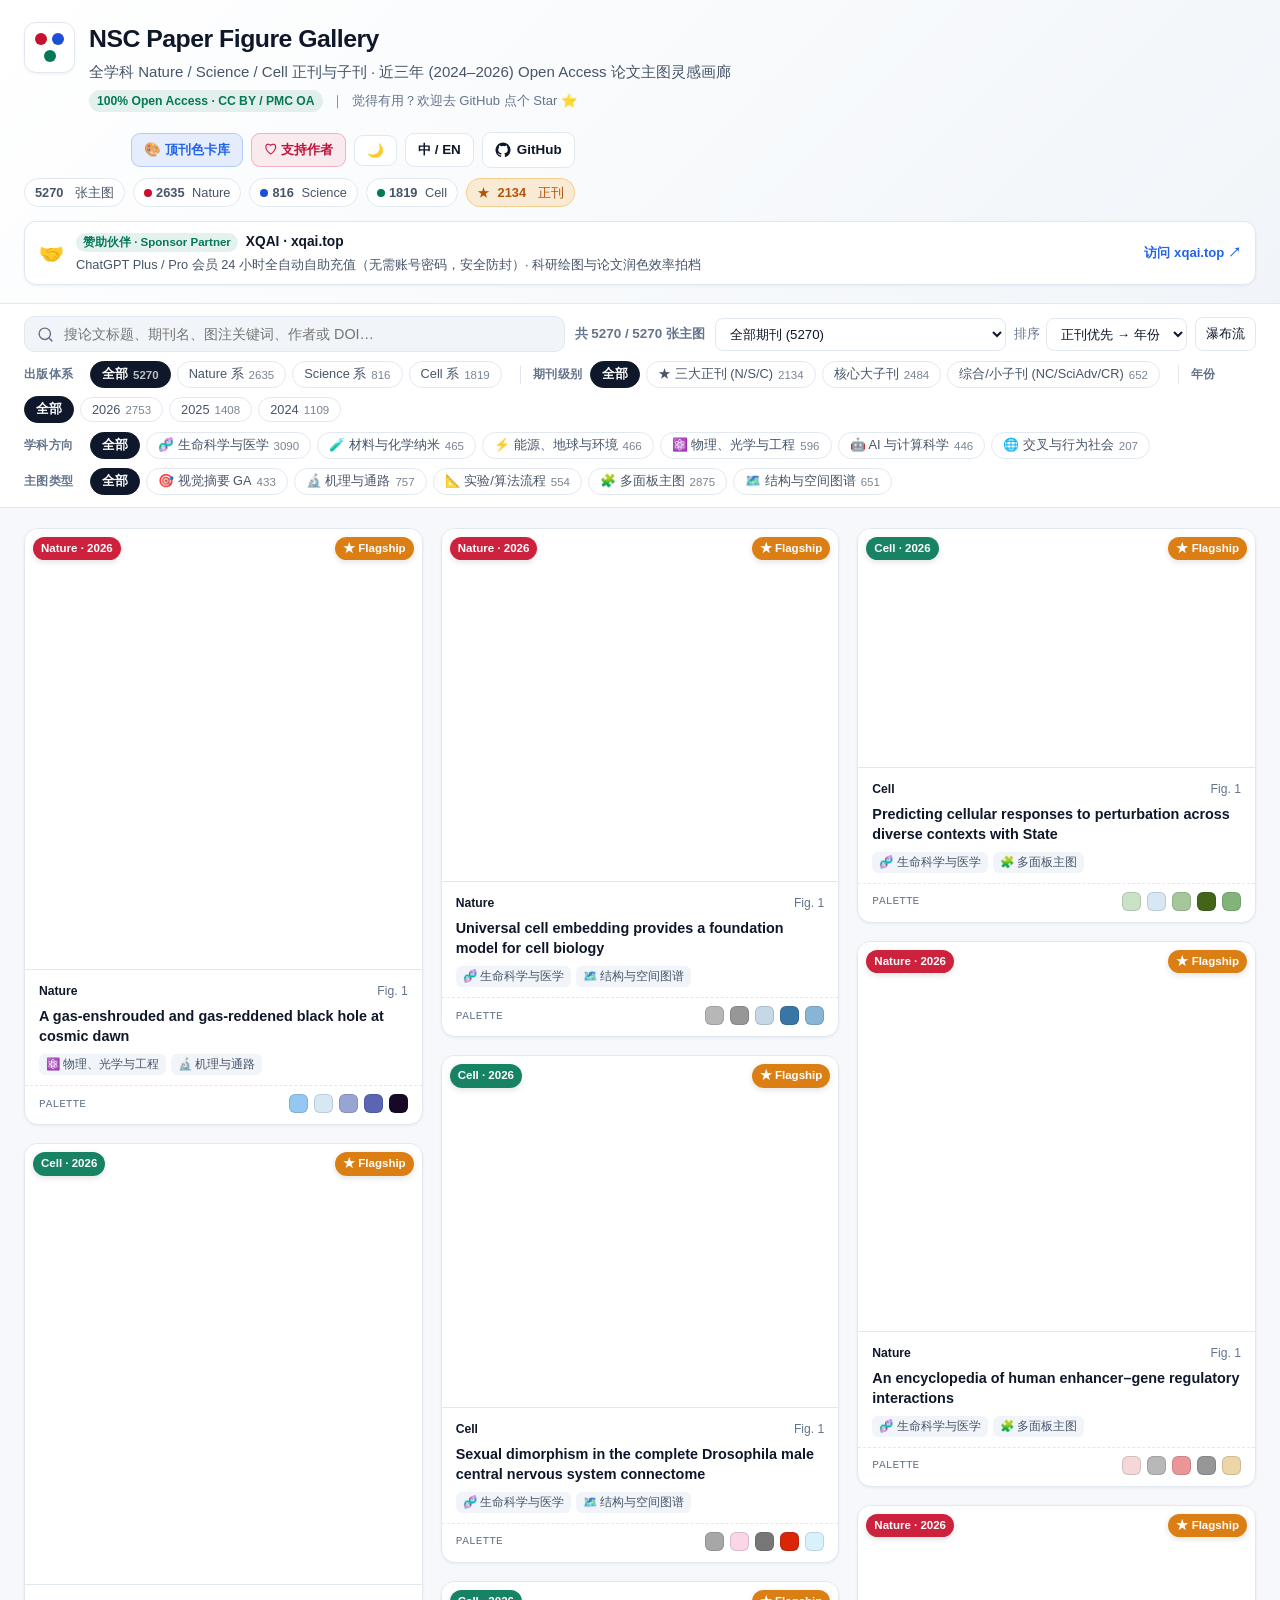
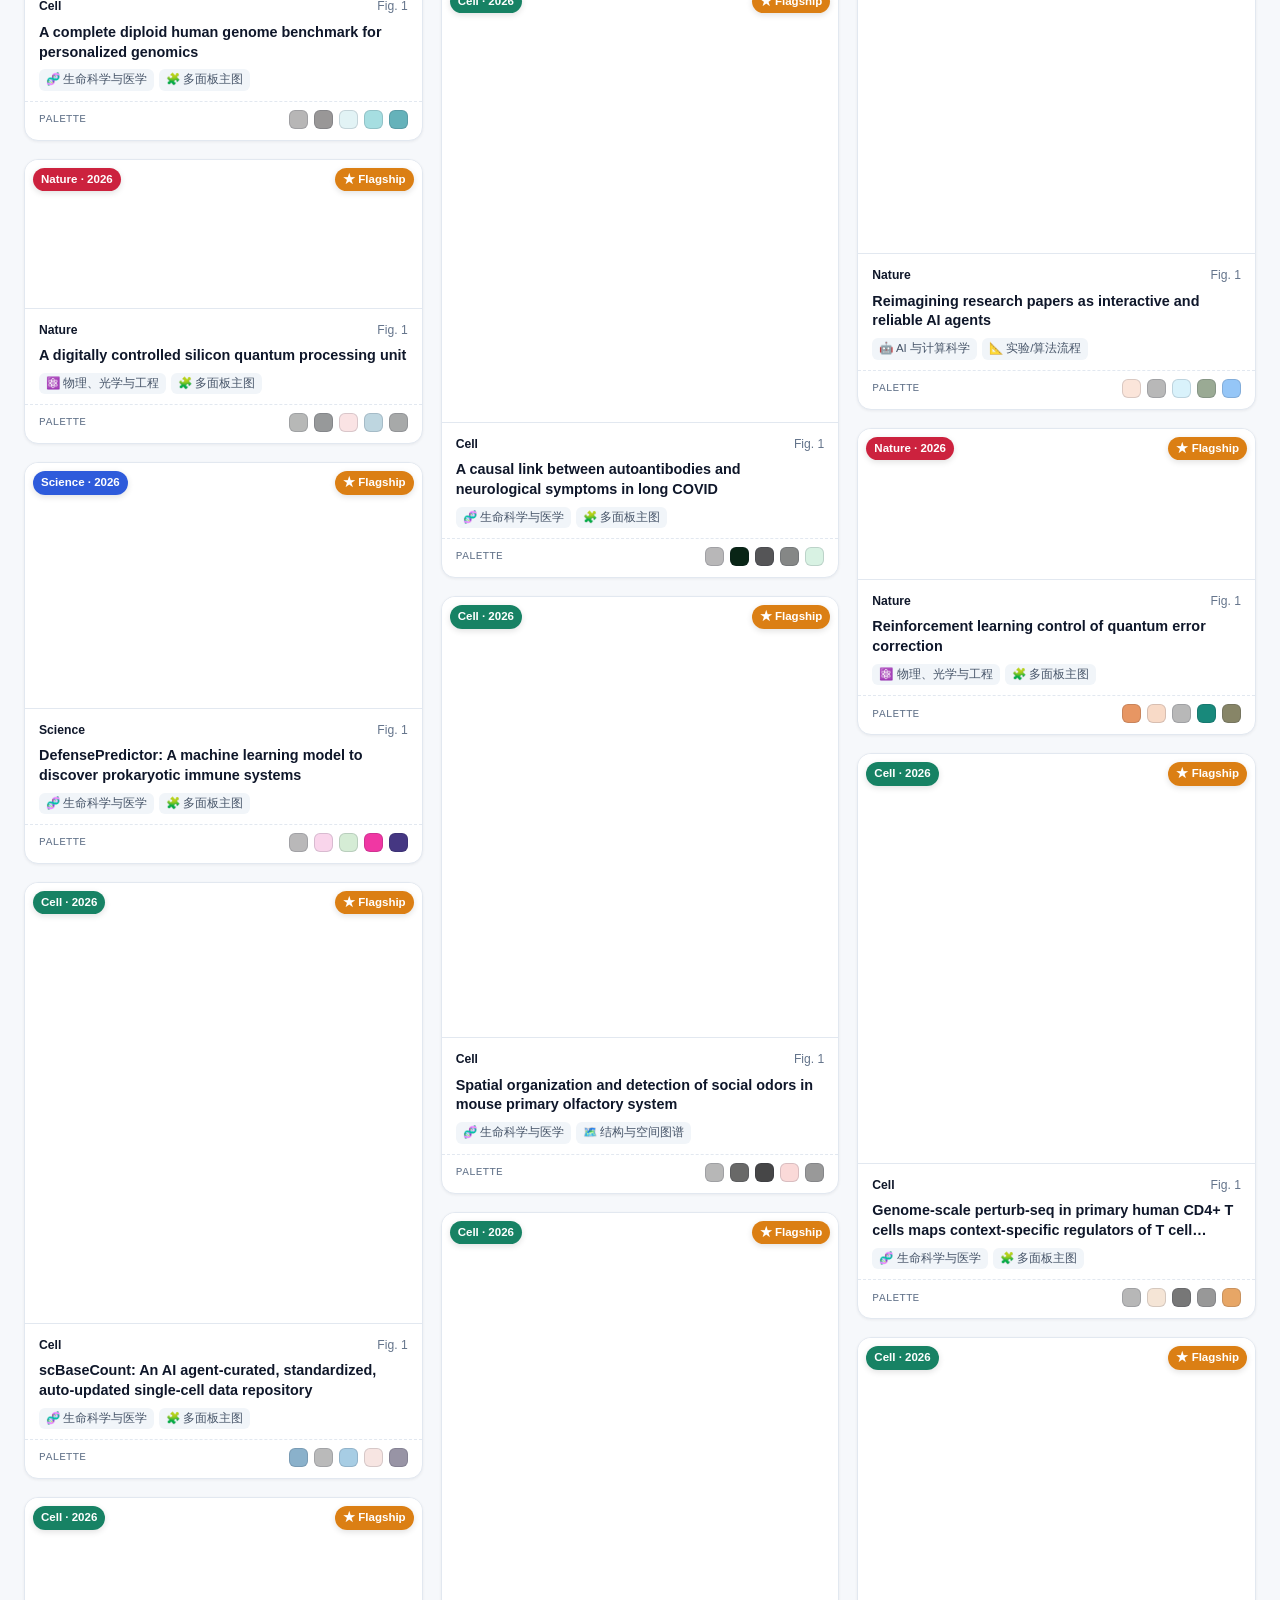
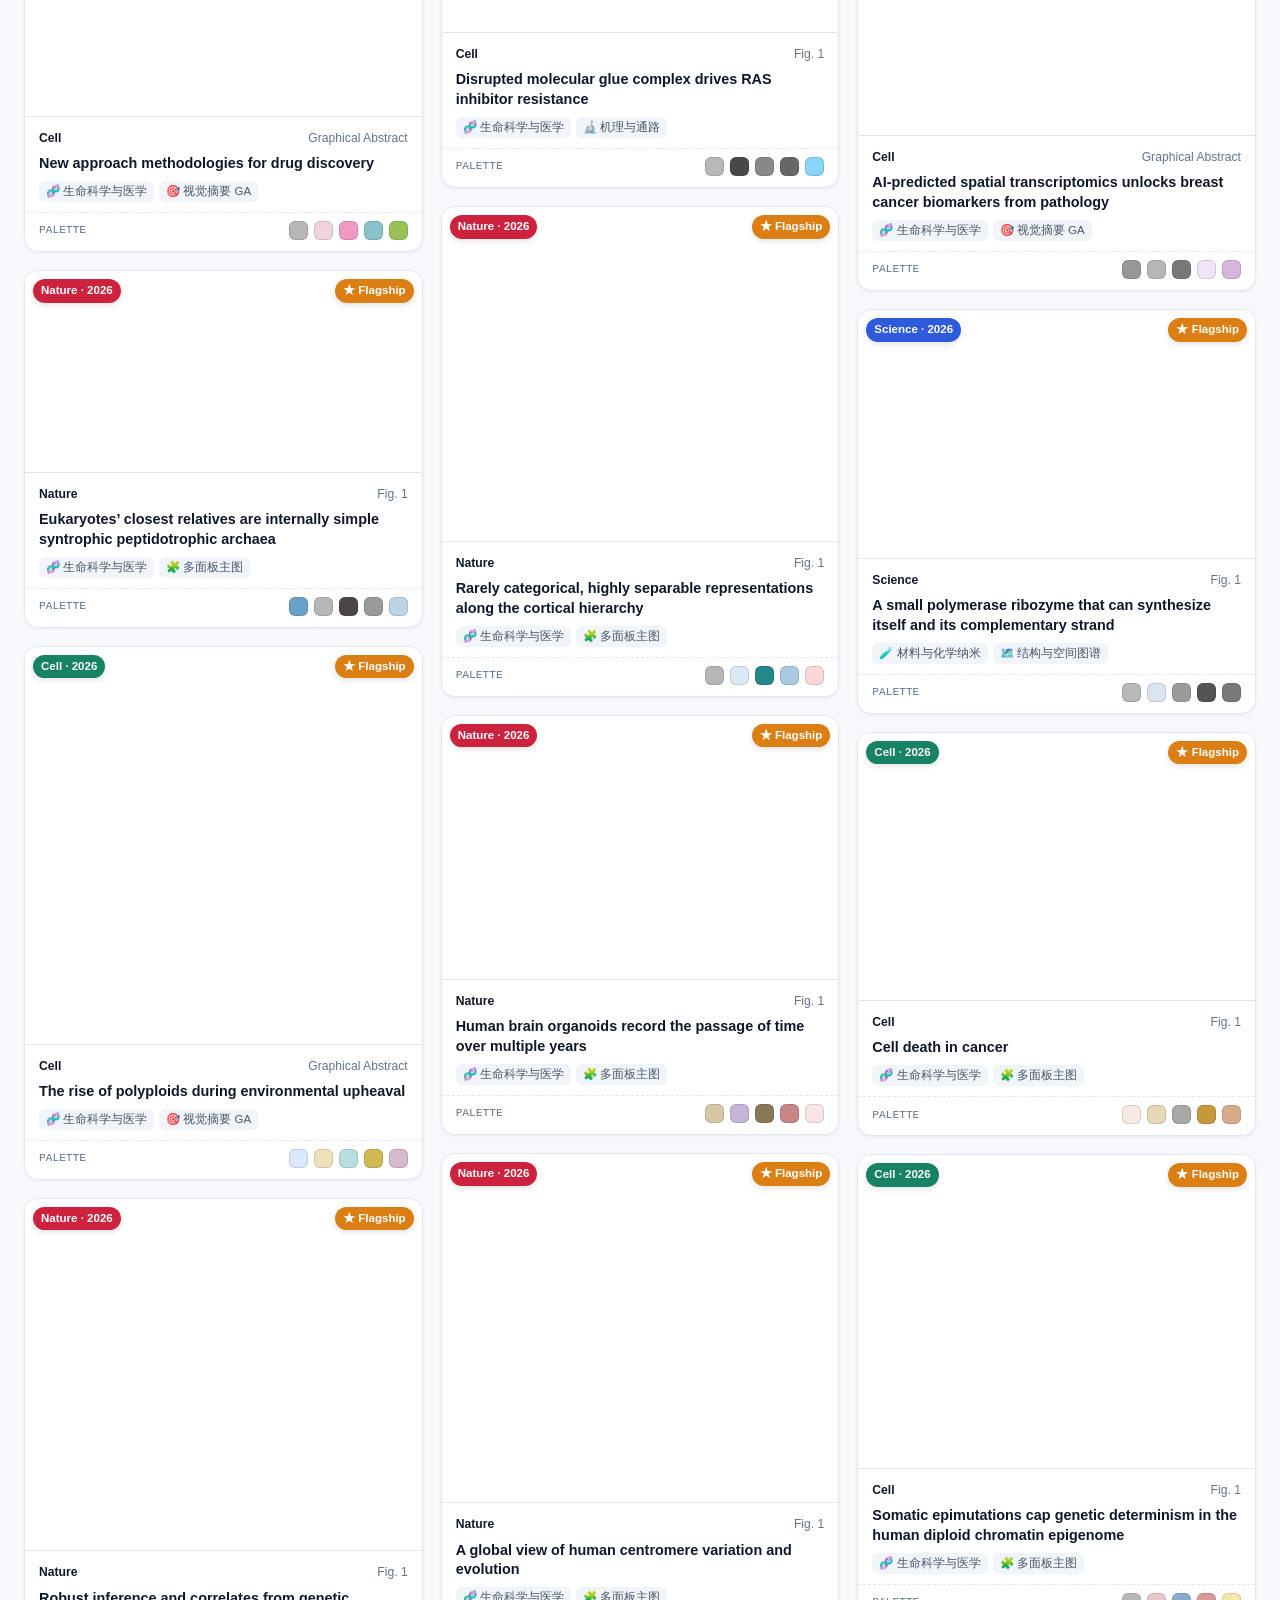
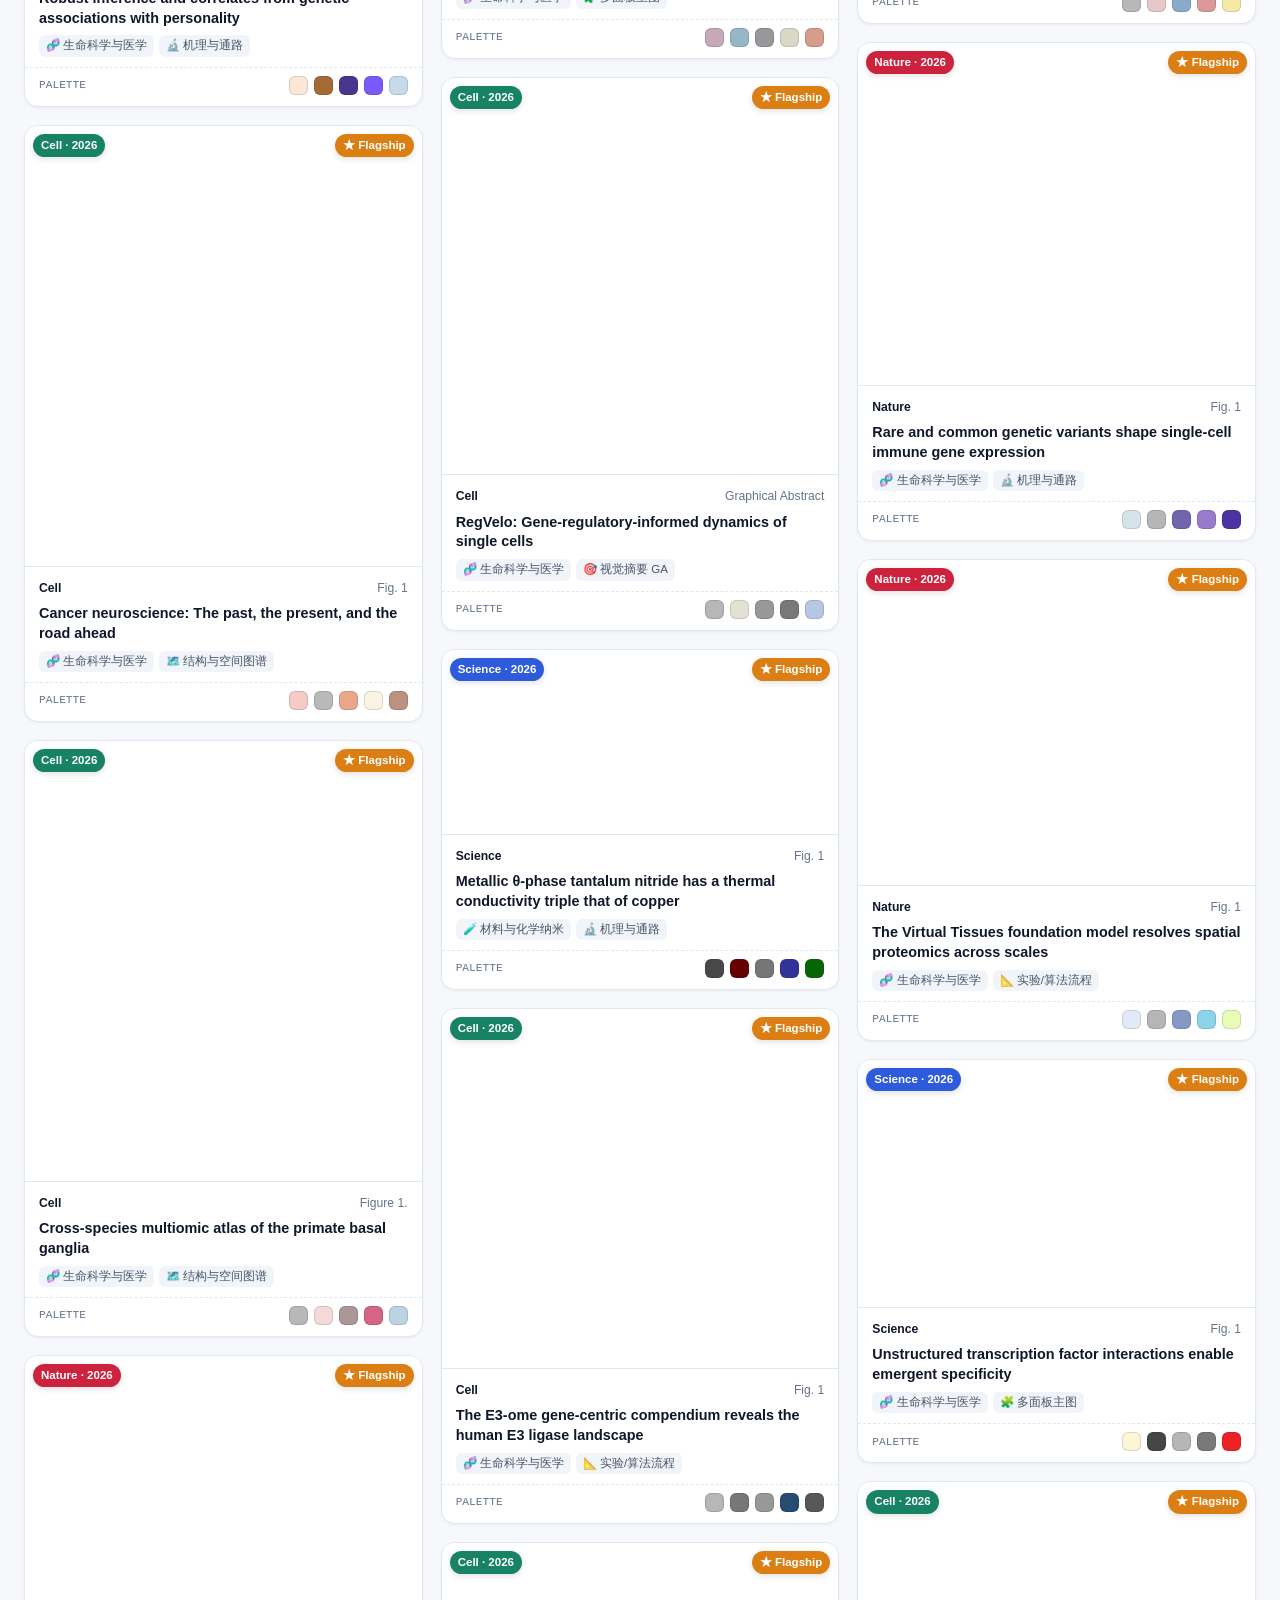
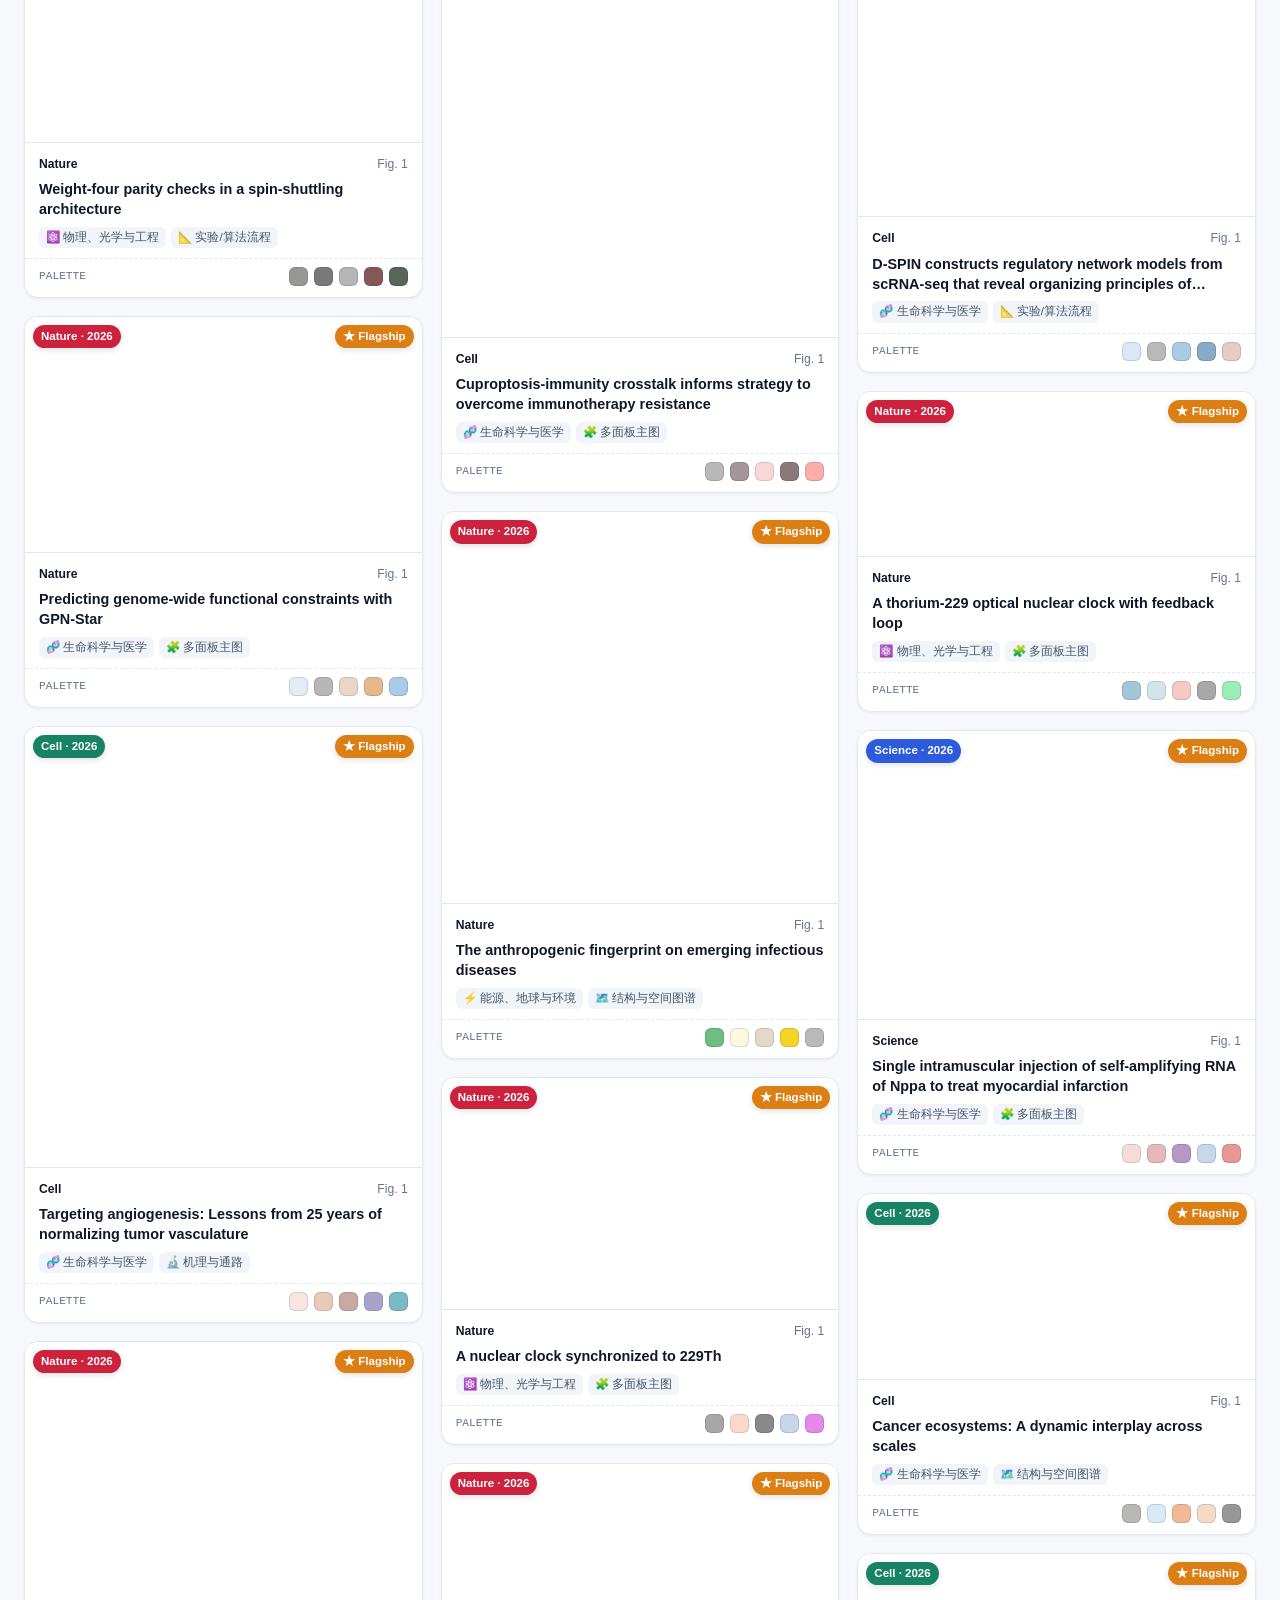
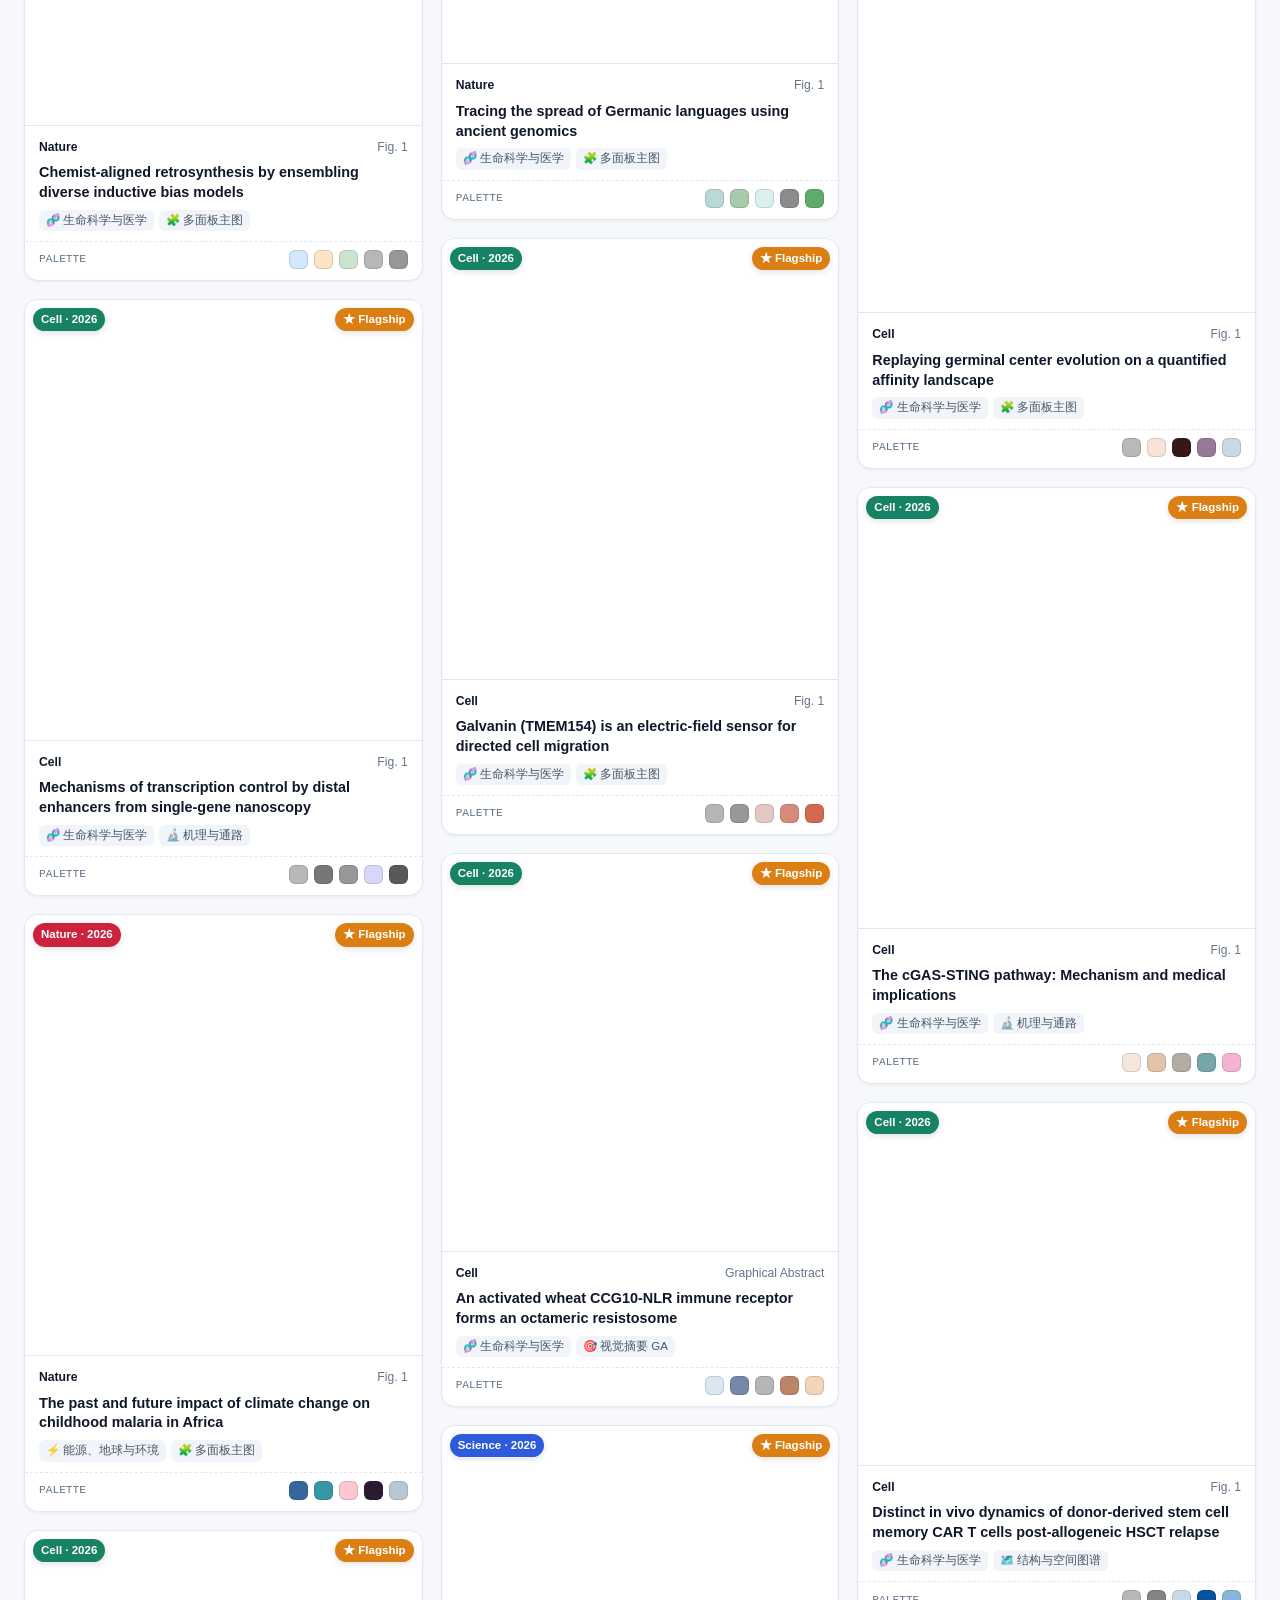
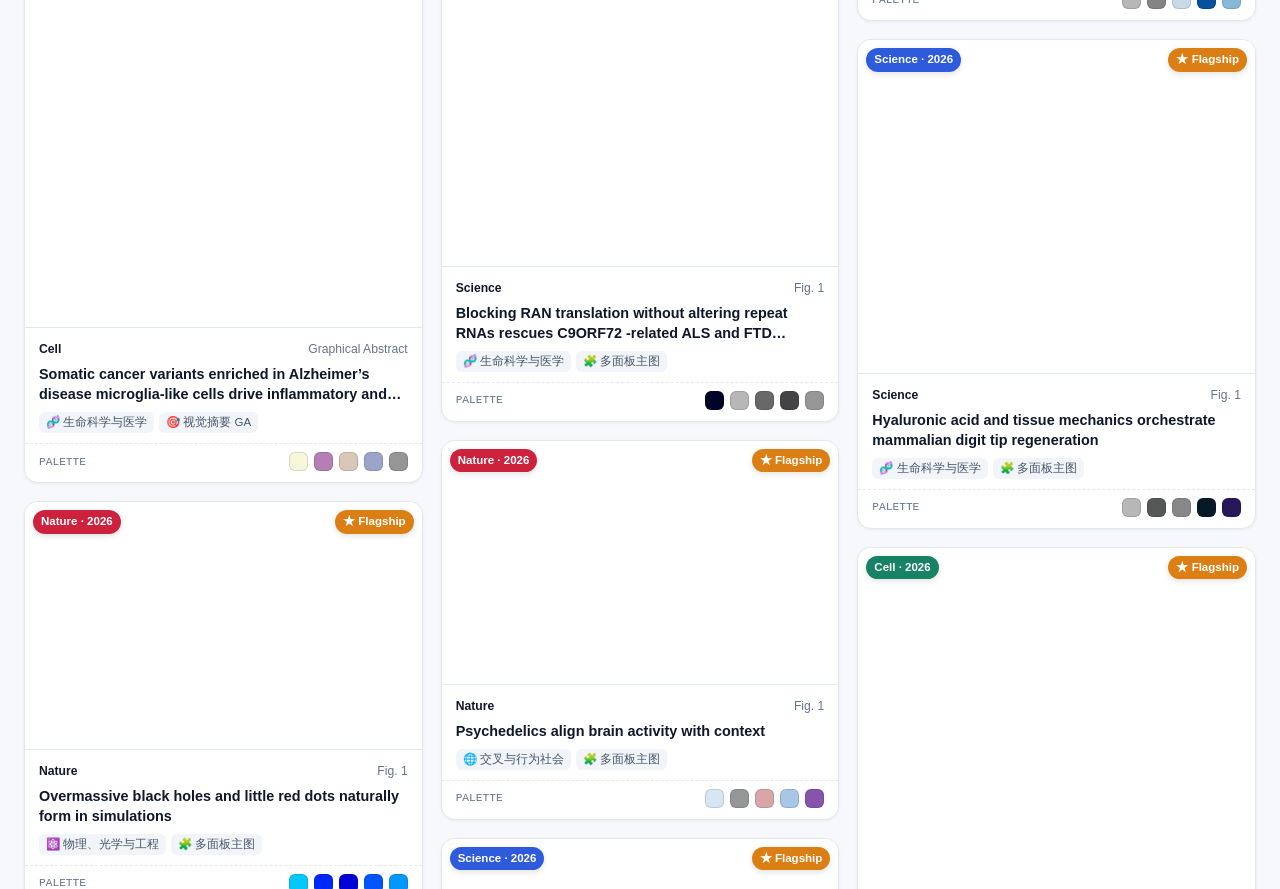
==== commit bbc96ca1: "chore: update display branding from NCS to NSC" ====
--- a/index.html
+++ b/index.html
@@ -3,9 +3,9 @@
 <head>
 <meta charset="UTF-8">
 <meta name="viewport" content="width=device-width, initial-scale=1.0">
-<title>NCS Paper Figure Gallery · Nature / Science / Cell 论文主图灵感画廊 (2024–2026 OA)</title>
+<title>NSC Paper Figure Gallery · Nature / Science / Cell 论文主图灵感画廊 (2024–2026 OA)</title>
 <meta name="description" content="全学科 Nature、Science、Cell 正刊及子刊最近三年（2024–2026）Open Access 论文主图（Figure 1 / Graphical Abstract）灵感画廊，支持学科方向、期刊矩阵、视觉类型筛选与顶刊配色一键提取。">
-<meta property="og:title" content="NCS Paper Figure Gallery · 顶刊论文主图灵感画廊">
+<meta property="og:title" content="NSC Paper Figure Gallery · 顶刊论文主图灵感画廊">
 <meta property="og:description" content="全学科 Nature / Science / Cell 正刊及子刊 2024–2026 Open Access 论文主图与配色参考画廊。">
 <meta property="og:type" content="website">
 <meta property="og:url" content="https://daydayup-xq.github.io/ncs-paper-figure-gallery/">
@@ -25,7 +25,7 @@
           <span class="dot d-cell" title="Cell"></span>
         </div>
         <div class="brand-text">
-          <h1>NCS Paper Figure Gallery</h1>
+          <h1>NSC Paper Figure Gallery</h1>
           <p class="tagline" data-i18n="tagline">全学科 Nature / Science / Cell 正刊与子刊 · 近三年 (2024–2026) Open Access 论文主图灵感画廊</p>
           <p class="repo-prompt">
             <span class="oa-badge">100% Open Access · CC BY / PMC OA</span>
@@ -143,7 +143,7 @@
 <footer class="site-footer">
   <div class="footer-inner">
     <section>
-      <h3 data-i18n="footer.about.h">关于 NCS Paper Figure Gallery</h3>
+      <h3 data-i18n="footer.about.h">关于 NSC Paper Figure Gallery</h3>
       <p data-i18n="footer.about.p">本项目面向全学科科研人员，自动收录 Nature、Science、Cell 正刊及其核心子刊最近三年（2024–2026）Open Access 论文的 Figure 1 与 Graphical Abstract，提供跨学科浏览、构图类型检索与实测色板提取。所有图像均直接引用出版商或 PMC Open Access 官方 CDN 并完整标注 DOI、PMCID 与作者署名。</p>
       <p class="footer-meta-line">
         <span data-i18n="footer.updated">数据更新时间：</span><span id="footer-updated">—</span>
@@ -235,7 +235,7 @@
   <div class="modal-dialog" role="dialog" aria-modal="true" aria-labelledby="pm-title">
     <div class="modal-head">
       <div>
-        <h2 id="pm-title" data-i18n="pm.title">🎨 NCS 顶刊色卡灵感库</h2>
+        <h2 id="pm-title" data-i18n="pm.title">🎨 NSC 顶刊色卡灵感库</h2>
         <p class="modal-sub" data-i18n="pm.sub">按当前筛选结果实时汇总高频顶刊配色，一键复制可用于 matplotlib / ggplot2 / Illustrator。</p>
       </div>
       <button id="pm-close" class="lightbox-close static-close" type="button" aria-label="Close">×</button>
@@ -256,7 +256,7 @@
         <img src="assets/wechat-pay.jpg" alt="作者提供的微信收款码 / WeChat Pay QR Code" class="sm-qr-img" loading="lazy">
       </a>
       <p class="sm-links">
-        <a href="assets/wechat-pay.jpg" download="NCS-Gallery-WeChat-Pay.jpg" data-i18n="support.saveQr">保存收款码</a>
+        <a href="assets/wechat-pay.jpg" download="NSC-Gallery-WeChat-Pay.jpg" data-i18n="support.saveQr">保存收款码</a>
         <span aria-hidden="true">·</span>
         <a href="support.html" data-i18n="support.openPage">打开完整支持页面 ↗</a>
       </p>
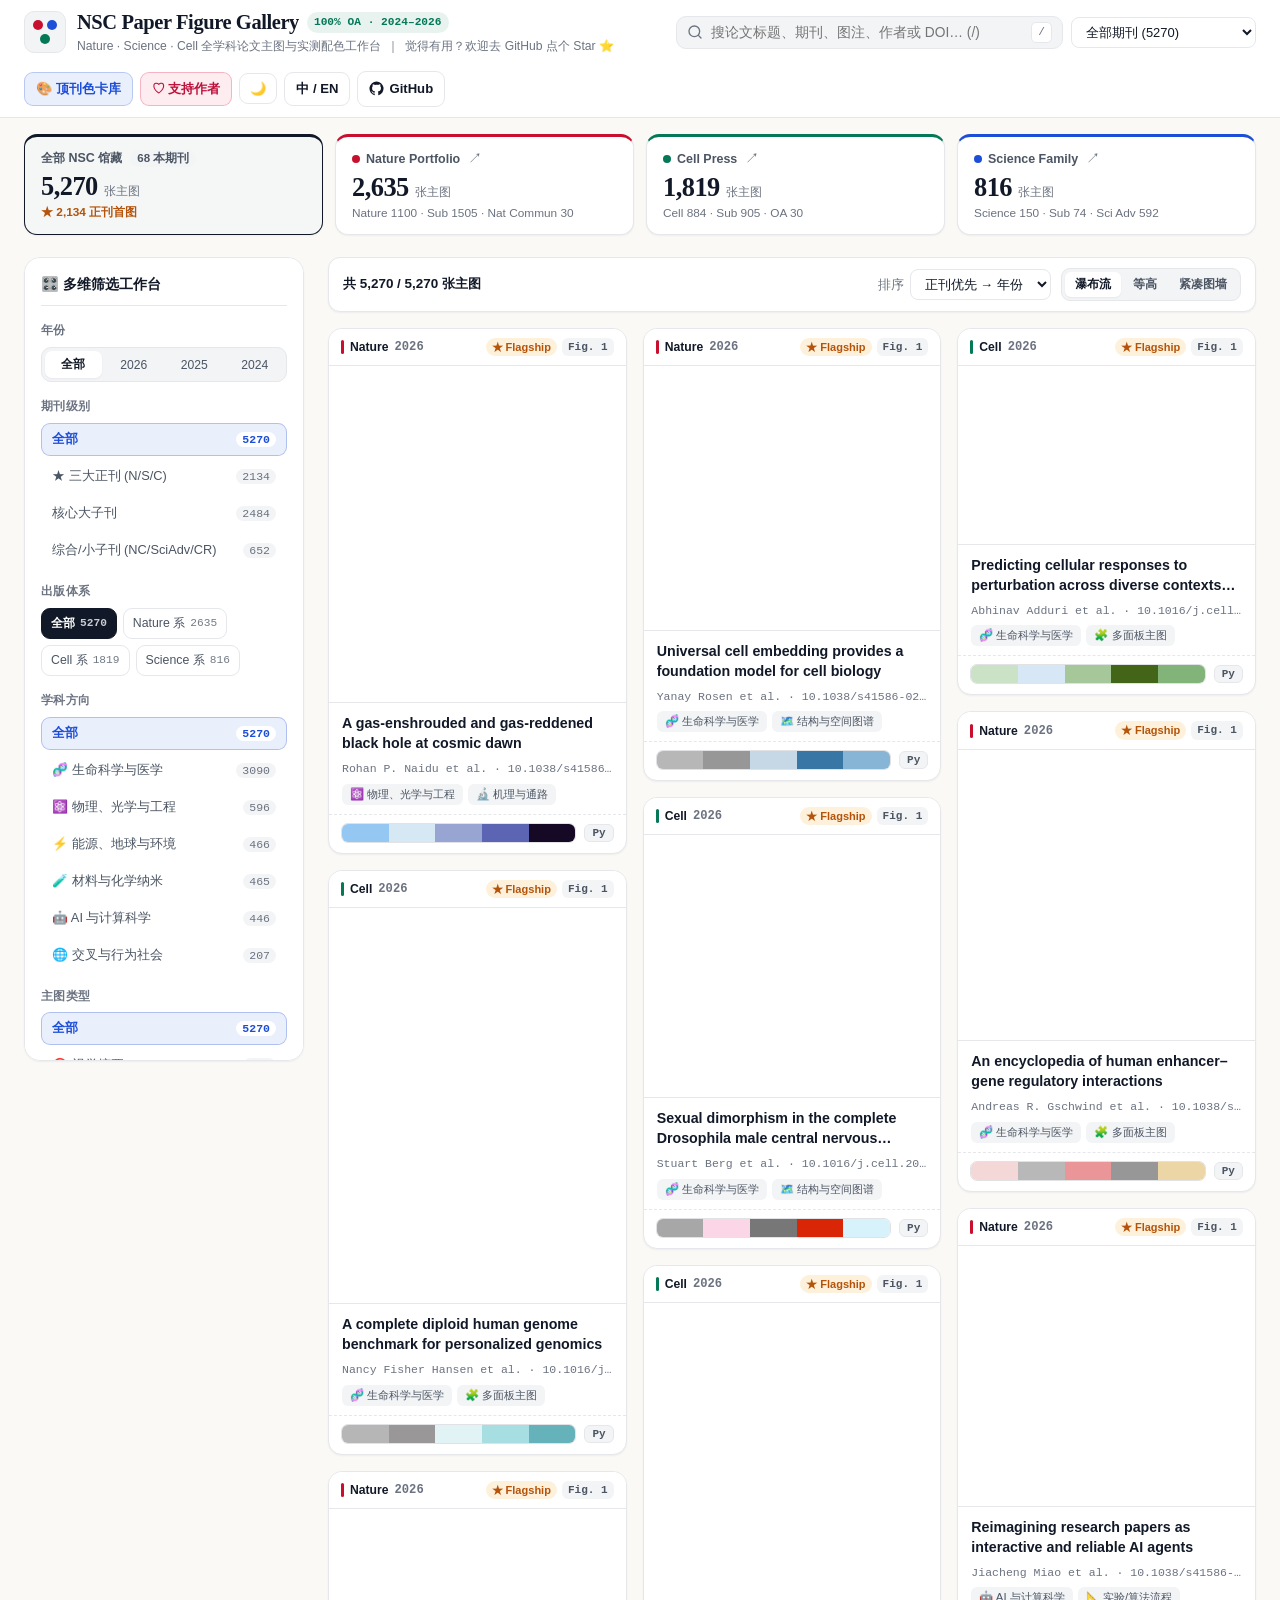
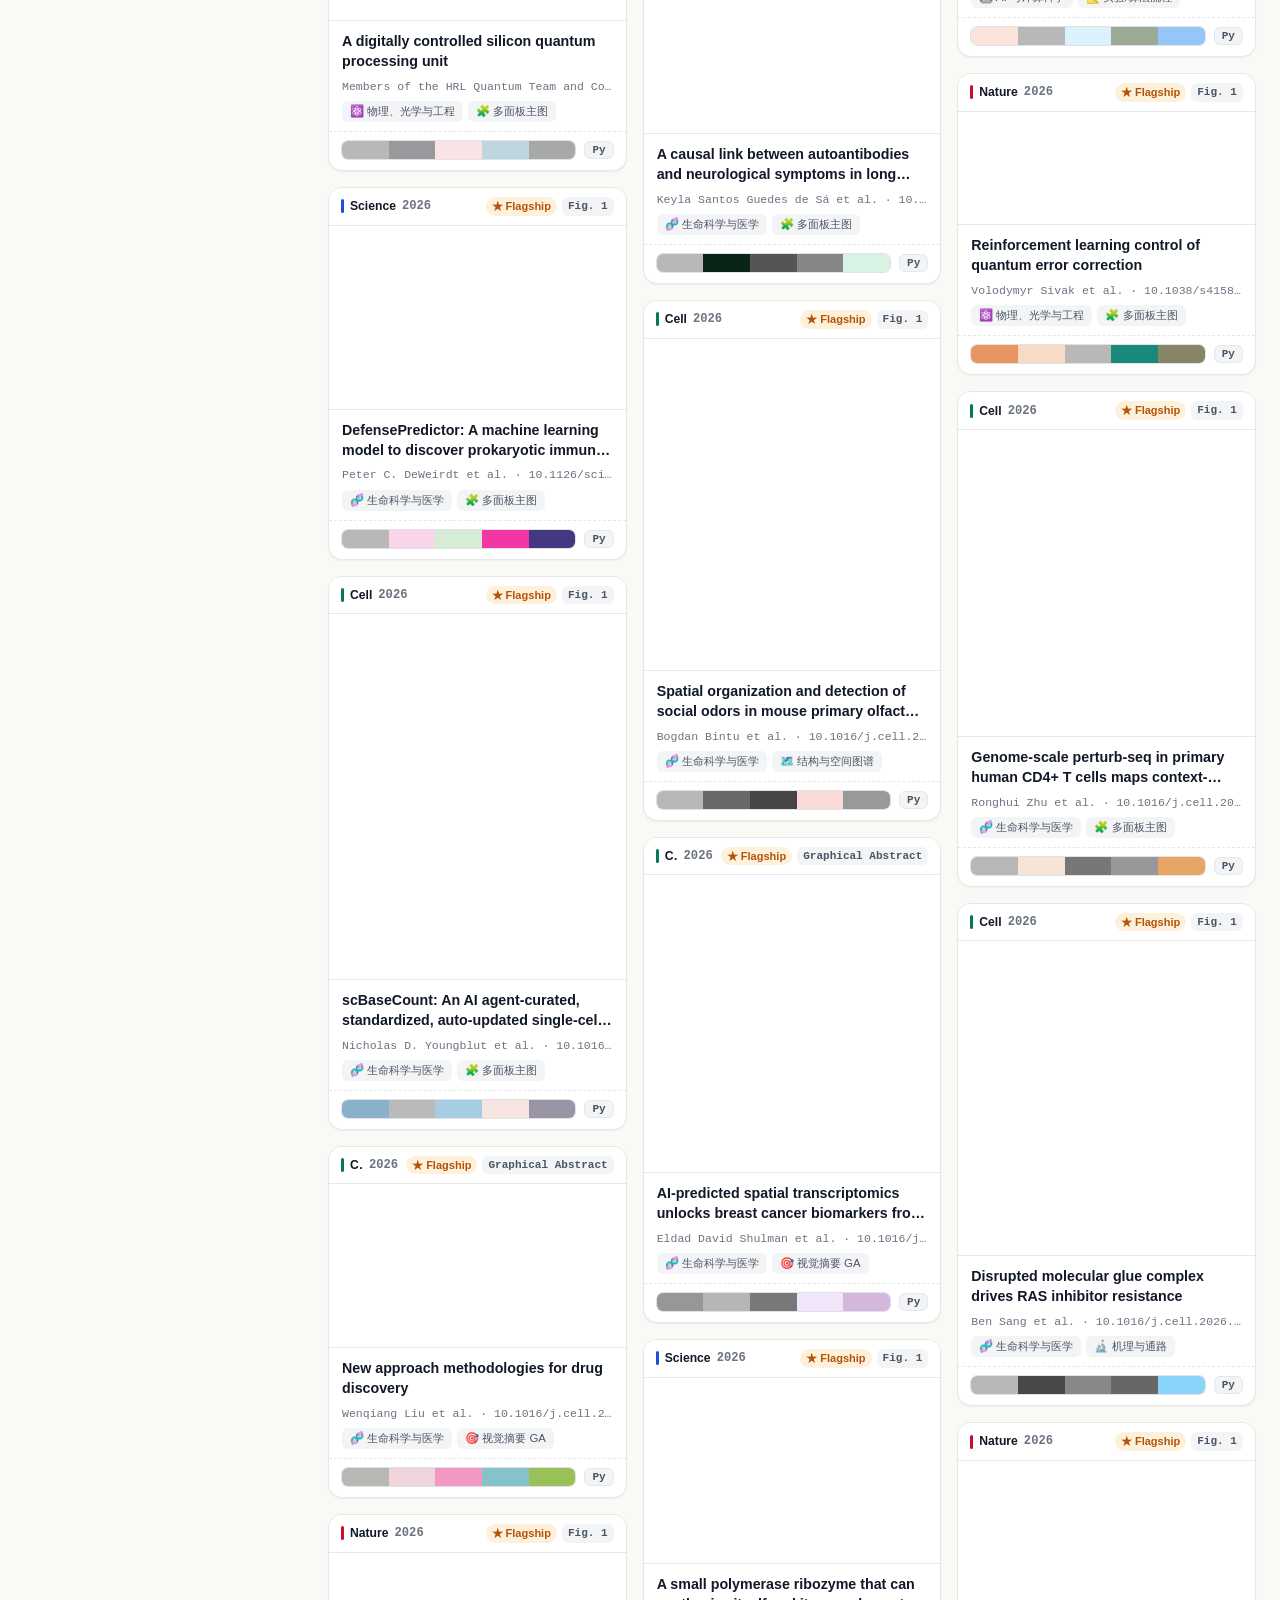
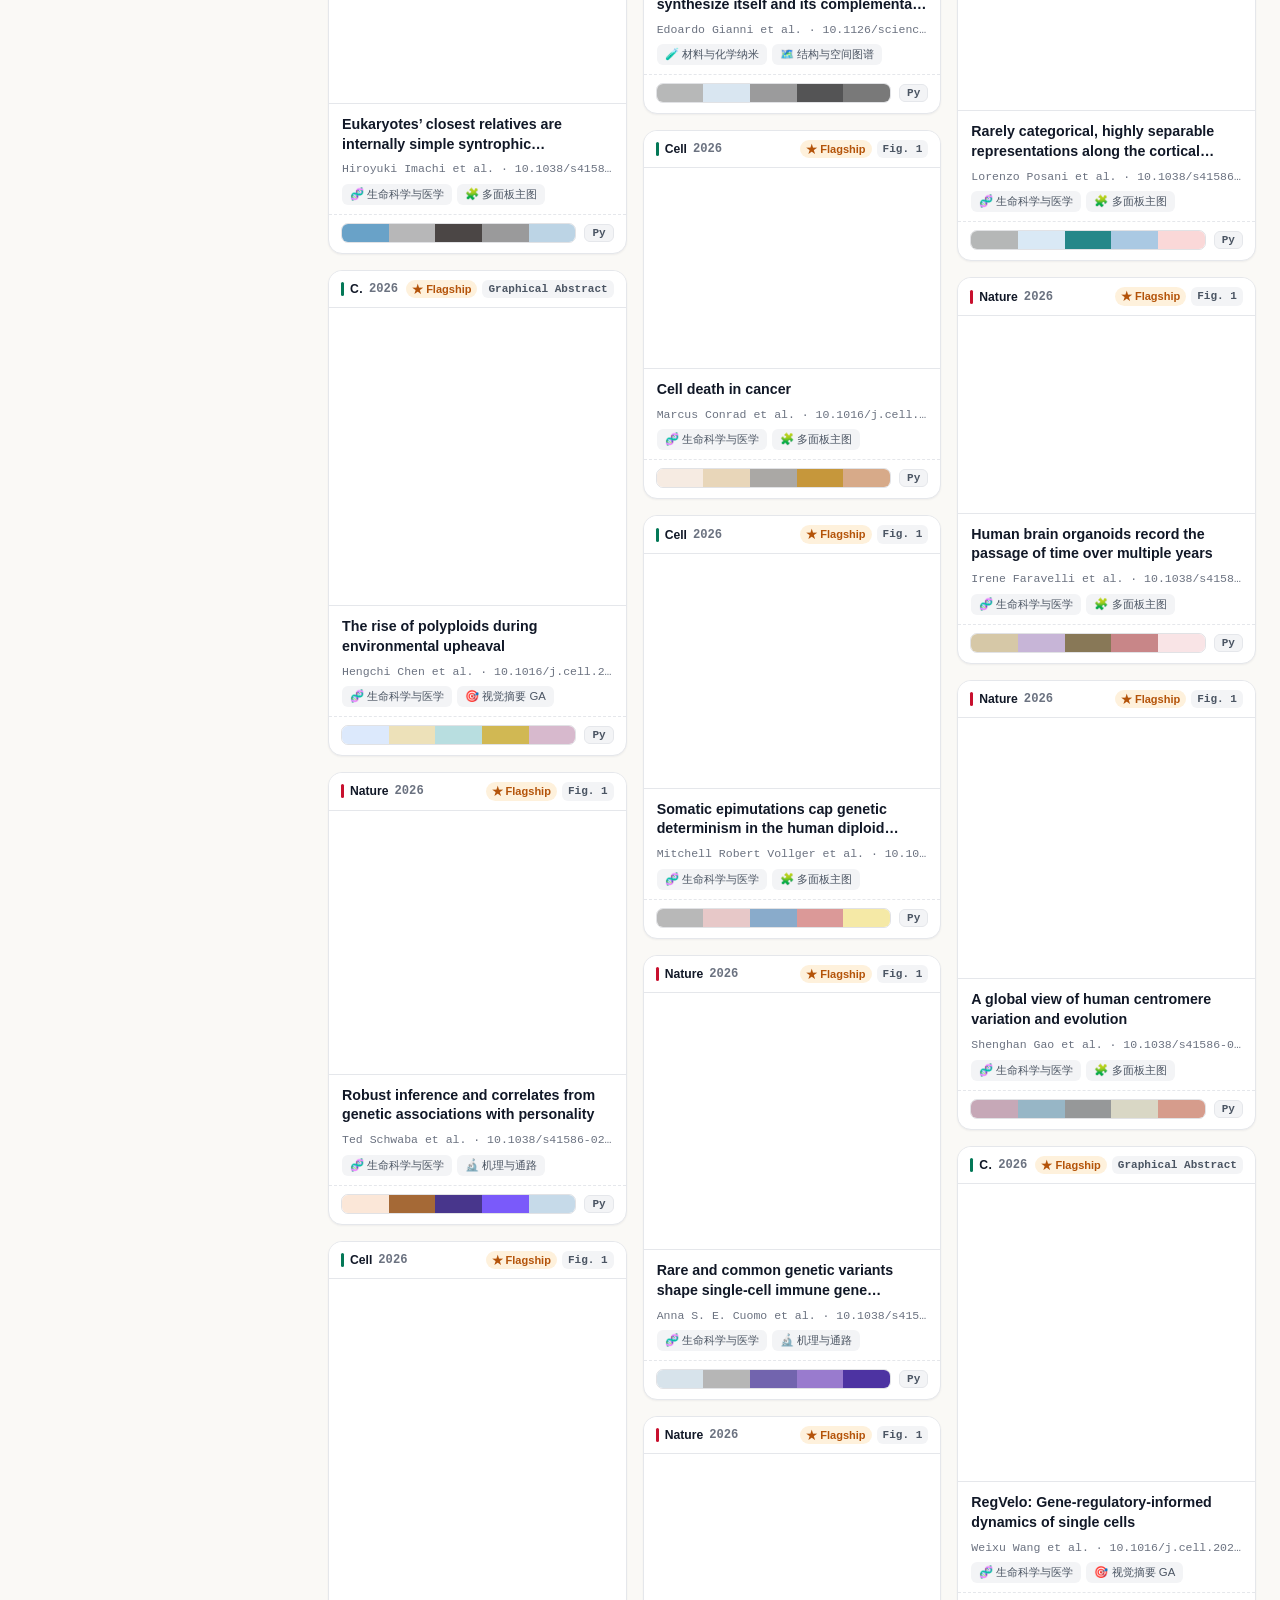
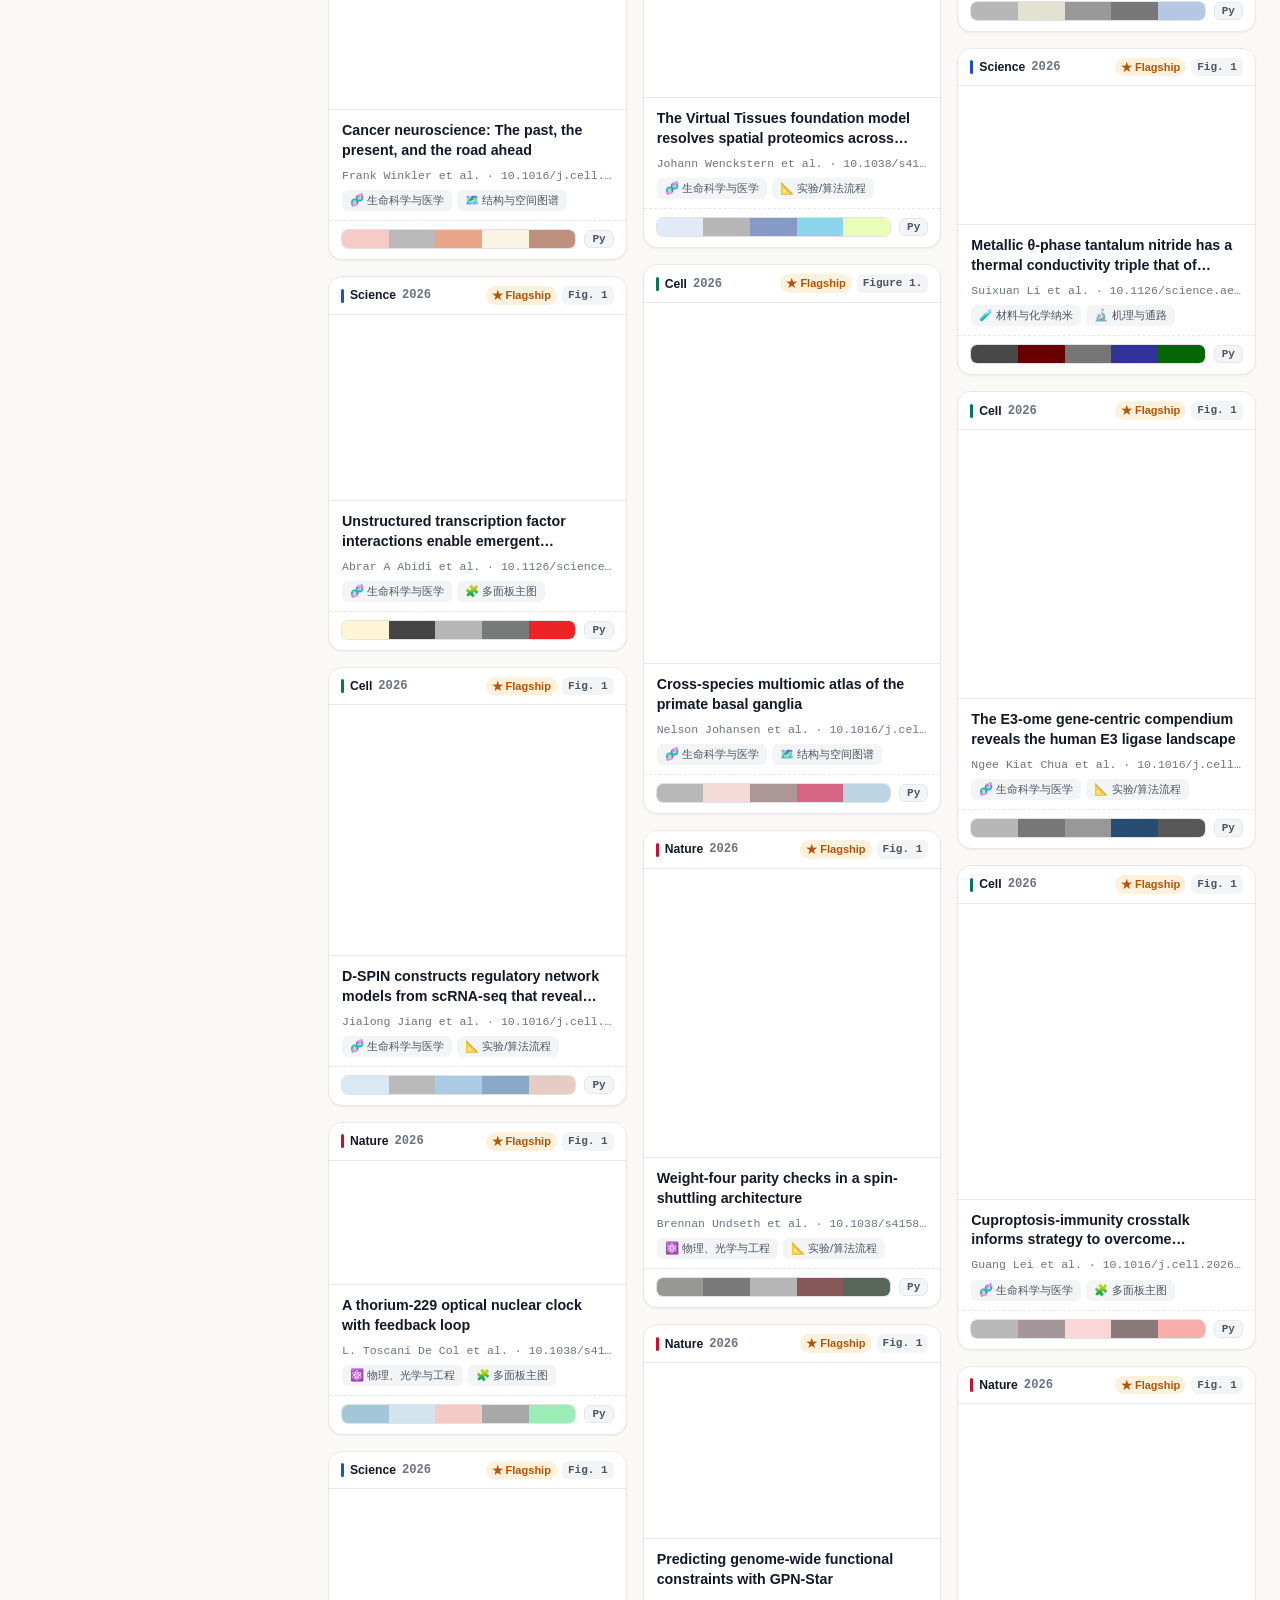
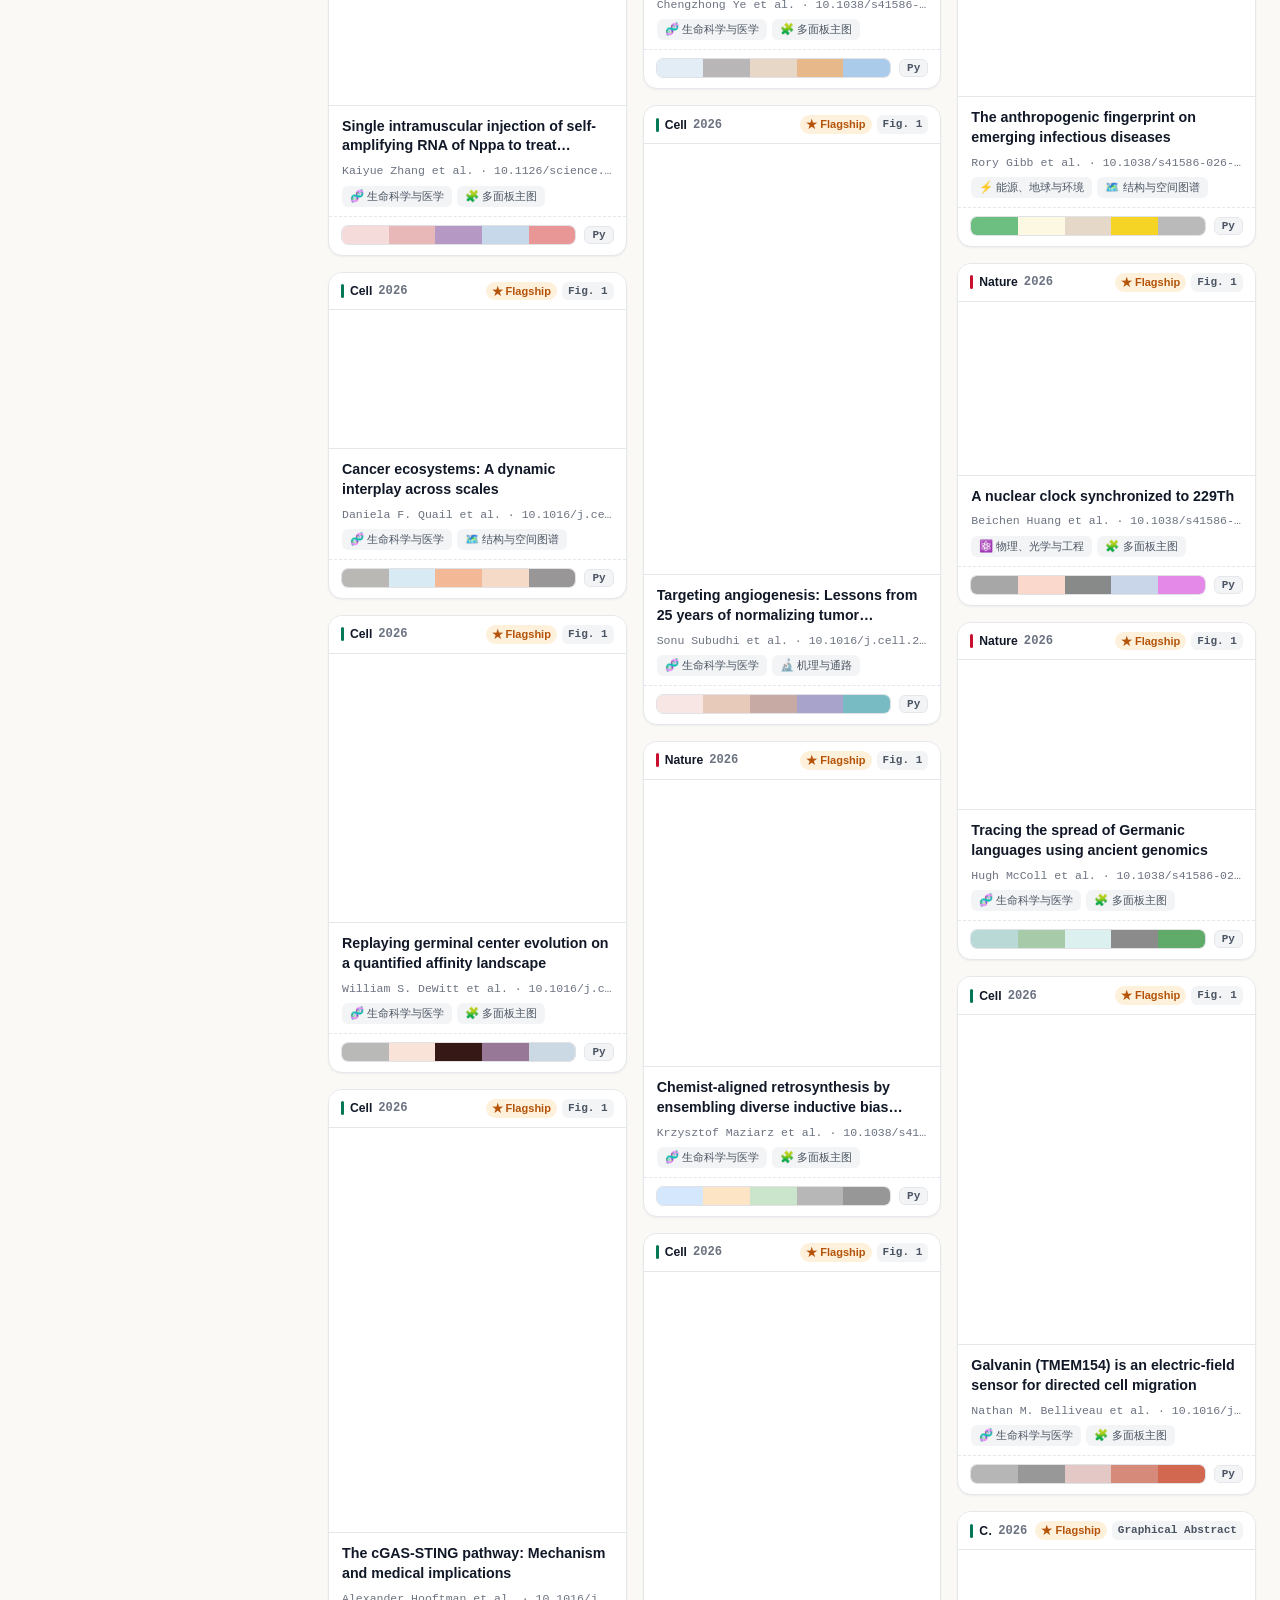
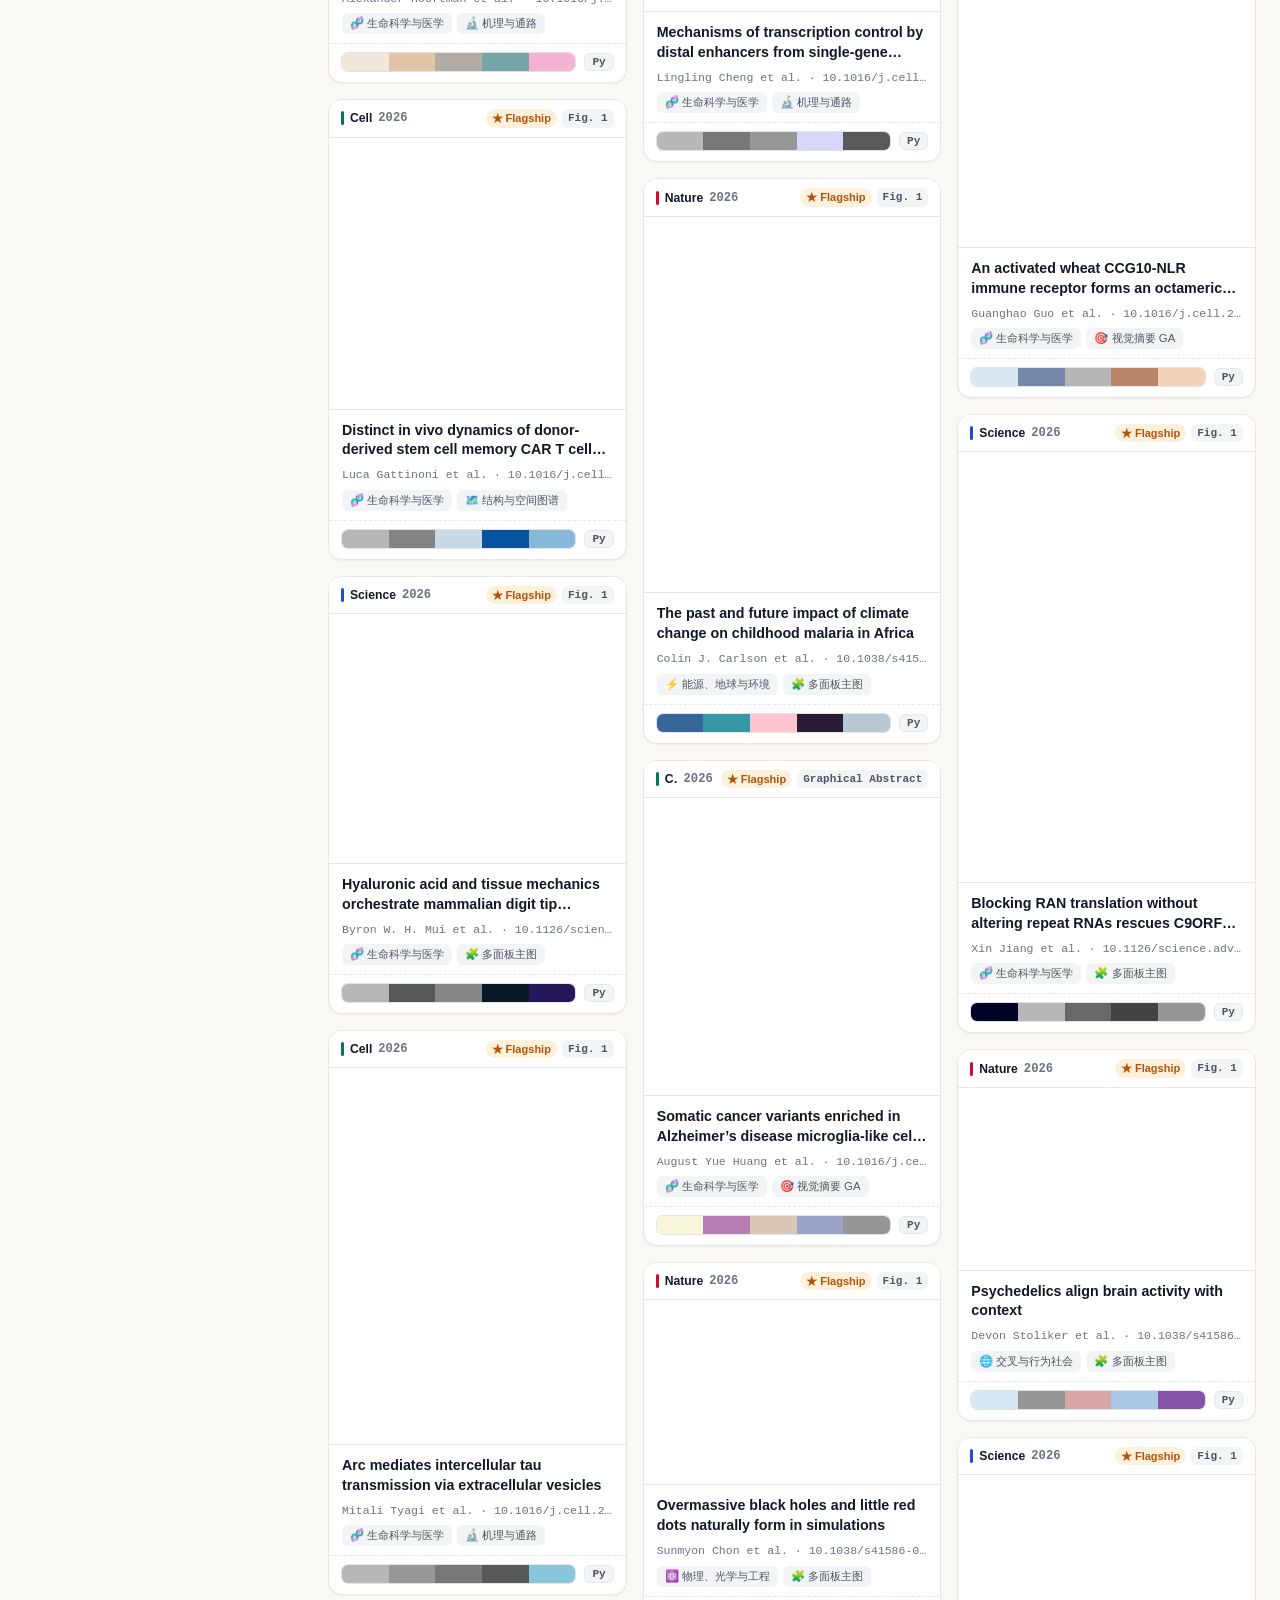
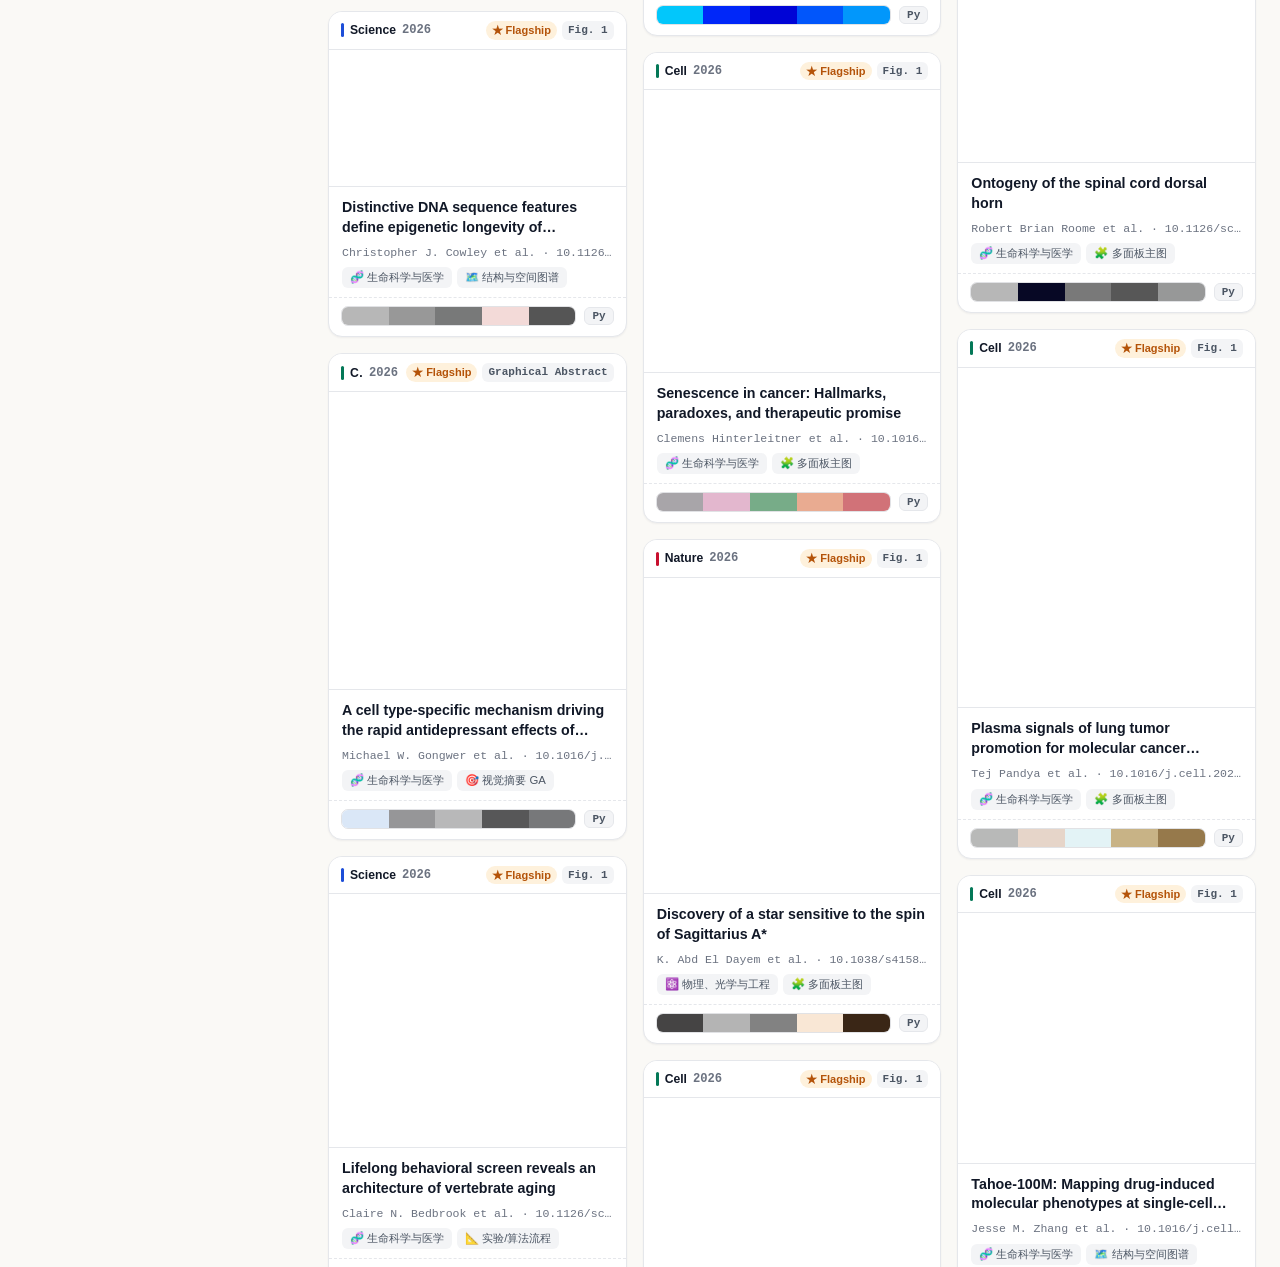
==== commit 8b78b799: "feat(ui): redesign into NSC editorial scientific workbench with bento masthead and sticky facet side" ====
--- a/index.html
+++ b/index.html
@@ -4,89 +4,185 @@
 <meta charset="UTF-8">
 <meta name="viewport" content="width=device-width, initial-scale=1.0">
 <title>NSC Paper Figure Gallery · Nature / Science / Cell 论文主图灵感画廊 (2024–2026 OA)</title>
-<meta name="description" content="全学科 Nature、Science、Cell 正刊及子刊最近三年（2024–2026）Open Access 论文主图（Figure 1 / Graphical Abstract）灵感画廊，支持学科方向、期刊矩阵、视觉类型筛选与顶刊配色一键提取。">
+<meta name="description" content="全学科 Nature、Science、Cell 正刊及子刊最近三年（2024–2026）Open Access 论文主图（Figure 1 / Graphical Abstract）灵感画廊，支持左侧多维分面筛选、实测 5 色色卡提取与科研工作台式高效浏览。">
 <meta property="og:title" content="NSC Paper Figure Gallery · 顶刊论文主图灵感画廊">
-<meta property="og:description" content="全学科 Nature / Science / Cell 正刊及子刊 2024–2026 Open Access 论文主图与配色参考画廊。">
+<meta property="og:description" content="全学科 Nature / Science / Cell 正刊及子刊 2024–2026 Open Access 论文主图与实测配色科研工作台。">
 <meta property="og:type" content="website">
 <meta property="og:url" content="https://daydayup-xq.github.io/ncs-paper-figure-gallery/">
 <link rel="canonical" href="https://daydayup-xq.github.io/ncs-paper-figure-gallery/">
 <link rel="icon" href="data:image/svg+xml,%3Csvg xmlns='http://www.w3.org/2000/svg' viewBox='0 0 100 100'%3E%3Crect width='100' height='100' rx='22' fill='%230f172a'/%3E%3Ccircle cx='34' cy='36' r='13' fill='%23c8102e'/%3E%3Ccircle cx='66' cy='36' r='13' fill='%232563eb'/%3E%3Ccircle cx='50' cy='66' r='13' fill='%23059669'/%3E%3C/svg%3E">
-<link rel="stylesheet" href="assets/style.css?v=20261126">
+<link rel="stylesheet" href="assets/style.css?v=20261126b">
 </head>
 <body>
 
-<header class="hero">
-  <div class="hero-inner">
-    <div class="hero-top">
-      <div class="brand">
-        <div class="brand-mark" aria-hidden="true">
-          <span class="dot d-nature" title="Nature"></span>
-          <span class="dot d-science" title="Science"></span>
-          <span class="dot d-cell" title="Cell"></span>
-        </div>
-        <div class="brand-text">
+<!-- Sticky Top App Bar -->
+<header class="topbar">
+  <div class="topbar-inner">
+    <div class="brand">
+      <div class="brand-mark" aria-hidden="true">
+        <span class="dot d-nature" title="Nature"></span>
+        <span class="dot d-science" title="Science"></span>
+        <span class="dot d-cell" title="Cell"></span>
+      </div>
+      <div class="brand-text">
+        <div class="brand-title-row">
           <h1>NSC Paper Figure Gallery</h1>
-          <p class="tagline" data-i18n="tagline">全学科 Nature / Science / Cell 正刊与子刊 · 近三年 (2024–2026) Open Access 论文主图灵感画廊</p>
-          <p class="repo-prompt">
-            <span class="oa-badge">100% Open Access · CC BY / PMC OA</span>
-            <span class="sep-dot" aria-hidden="true">｜</span>
-            <a href="https://github.com/daydayup-xq/ncs-paper-figure-gallery" target="_blank" rel="noopener noreferrer" data-i18n="repo.star">觉得有用？欢迎去 GitHub 点个 Star ⭐</a>
-          </p>
-        </div>
-      </div>
-
-      <div class="hero-right">
-        <div class="hero-actions">
-          <button id="palette-studio-btn" class="action-btn accent-btn" type="button" data-i18n="btn.paletteStudio">🎨 顶刊色卡库</button>
-          <button id="support-btn" class="action-btn support-btn" type="button" aria-haspopup="dialog" aria-controls="support-modal" data-i18n="btn.support">♡ 支持作者</button>
-          <button id="theme-toggle" class="action-btn" type="button" title="切换深浅色 / Toggle Theme">🌙</button>
-          <button id="lang-toggle" class="action-btn" type="button" title="Switch language">中 / EN</button>
-          <a class="action-btn github-btn" href="https://github.com/daydayup-xq/ncs-paper-figure-gallery" target="_blank" rel="noopener noreferrer" id="repo-link">
-            <svg viewBox="0 0 24 24" width="16" height="16" aria-hidden="true"><path fill="currentColor" d="M12 .75a11.25 11.25 0 0 0-3.56 21.92c.56.1.77-.24.77-.54v-2.1c-3.13.68-3.79-1.33-3.79-1.33-.51-1.3-1.25-1.65-1.25-1.65-1.02-.7.08-.69.08-.69 1.13.08 1.73 1.16 1.73 1.16 1.01 1.72 2.65 1.22 3.3.93.1-.73.39-1.22.72-1.5-2.5-.29-5.12-1.25-5.12-5.57 0-1.23.44-2.23 1.16-3.02-.12-.28-.5-1.43.11-2.98 0 0 .95-.3 3.09 1.15A10.77 10.77 0 0 1 12 6.15c.96 0 1.92.13 2.82.38 2.14-1.45 3.08-1.15 3.08-1.15.62 1.55.23 2.7.12 2.98.72.79 1.15 1.79 1.15 3.02 0 4.33-2.63 5.28-5.14 5.56.4.35.76 1.03.76 2.08v3.11c0 .3.2.65.78.54A11.25 11.25 0 0 0 12 .75Z"/></svg>
-            <span>GitHub</span>
-          </a>
-        </div>
-
-        <div class="hero-stats" id="hero-stats">
-          <span class="stat-pill"><b id="stat-total">0</b>&nbsp;<span data-i18n="stat.total">主图</span></span>
-          <span class="stat-pill nature"><i class="dot-sm"></i><b id="stat-nature">0</b>&nbsp;Nature</span>
-          <span class="stat-pill science"><i class="dot-sm"></i><b id="stat-science">0</b>&nbsp;Science</span>
-          <span class="stat-pill cell"><i class="dot-sm"></i><b id="stat-cell">0</b>&nbsp;Cell</span>
-          <span class="stat-pill flagship">★&nbsp;<b id="stat-flagship">0</b>&nbsp;<span data-i18n="stat.flagship">正刊</span></span>
-        </div>
-      </div>
-    </div>
-
-    <a class="partner-cta" href="https://xqai.top" target="_blank" rel="noopener noreferrer">
-      <span class="pc-ic" aria-hidden="true">🤝</span>
-      <span class="pc-main">
-        <span class="pc-t">
-          <span data-i18n="partner.badge">赞助伙伴 · Sponsor Partner</span>
-          <strong>XQAI · xqai.top</strong>
-        </span>
-        <span class="pc-s" data-i18n="partner.sub">ChatGPT Plus / Pro 会员 24 小时全自动自助充值（无需账号密码，安全防封）· 科研绘图与论文润色效率拍档</span>
-      </span>
-      <span class="pc-go" data-i18n="partner.cta">访问 xqai.top ↗</span>
+          <span class="oa-pill">100% OA · 2024–2026</span>
+        </div>
+        <p class="repo-prompt">
+          <span data-i18n="tagline.short">Nature · Science · Cell 全学科论文主图与实测配色工作台</span>
+          <span class="sep-dot" aria-hidden="true">｜</span>
+          <a href="https://github.com/daydayup-xq/ncs-paper-figure-gallery" target="_blank" rel="noopener noreferrer" data-i18n="repo.star">觉得有用？欢迎去 GitHub 点个 Star ⭐</a>
+        </p>
+      </div>
+    </div>
+
+    <div class="topbar-search-group">
+      <div class="search-box">
+        <svg viewBox="0 0 24 24" width="16" height="16" aria-hidden="true"><path fill="none" stroke="currentColor" stroke-width="2" stroke-linecap="round" d="M21 21l-4.3-4.3M11 19a8 8 0 1 1 0-16 8 8 0 0 1 0 16z"/></svg>
+        <input id="search" type="search" data-i18n-ph="search.ph" placeholder="搜论文标题、期刊、图注、作者或 DOI… (/)" autocomplete="off">
+        <kbd class="kbd-hint" title="Press / to search">/</kbd>
+        <button id="clear-search" class="clear-btn" title="Clear" hidden>×</button>
+      </div>
+      <select id="journal-filter" class="select-ctrl journal-select" aria-label="Journal filter">
+        <option value="all">全部期刊 / All Journals</option>
+      </select>
+    </div>
+
+    <div class="topbar-actions">
+      <button id="palette-studio-btn" class="action-btn accent-btn" type="button" data-i18n="btn.paletteStudio">🎨 顶刊色卡库</button>
+      <button id="support-btn" class="action-btn support-btn" type="button" aria-haspopup="dialog" aria-controls="support-modal" data-i18n="btn.support">♡ 支持作者</button>
+      <button id="theme-toggle" class="action-btn icon-btn" type="button" title="切换深浅色 / Toggle Theme">🌙</button>
+      <button id="lang-toggle" class="action-btn" type="button" title="Switch language">中 / EN</button>
+      <a class="action-btn github-btn" href="https://github.com/daydayup-xq/ncs-paper-figure-gallery" target="_blank" rel="noopener noreferrer" id="repo-link">
+        <svg viewBox="0 0 24 24" width="15" height="15" aria-hidden="true"><path fill="currentColor" d="M12 .75a11.25 11.25 0 0 0-3.56 21.92c.56.1.77-.24.77-.54v-2.1c-3.13.68-3.79-1.33-3.79-1.33-.51-1.3-1.25-1.65-1.25-1.65-1.02-.7.08-.69.08-.69 1.13.08 1.73 1.16 1.73 1.16 1.01 1.72 2.65 1.22 3.3.93.1-.73.39-1.22.72-1.5-2.5-.29-5.12-1.25-5.12-5.57 0-1.23.44-2.23 1.16-3.02-.12-.28-.5-1.43.11-2.98 0 0 .95-.3 3.09 1.15A10.77 10.77 0 0 1 12 6.15c.96 0 1.92.13 2.82.38 2.14-1.45 3.08-1.15 3.08-1.15.62 1.55.23 2.7.12 2.98.72.79 1.15 1.79 1.15 3.02 0 4.33-2.63 5.28-5.14 5.56.4.35.76 1.03.76 2.08v3.11c0 .3.2.65.78.54A11.25 11.25 0 0 0 12 .75Z"/></svg>
+        <span>GitHub</span>
+      </a>
+    </div>
+  </div>
+</header>
+
+<!-- Interactive 4-Card NSC Editorial Bento Strip -->
+<section class="masthead" aria-label="NSC Journal Portfolio Telemetry">
+  <div class="masthead-inner">
+    <div class="bento-strip" id="hero-stats">
+      <button type="button" class="bento-card bento-all active" data-bento-family="all">
+        <div class="bento-top">
+          <span class="bento-eyebrow" data-i18n="bento.allLabel">全部 NSC 馆藏</span>
+          <span class="bento-badge" id="bento-journals-badge"><b id="stat-journals">68</b>&nbsp;<span data-i18n="bento.journals">本期刊</span></span>
+        </div>
+        <div class="bento-num-row">
+          <strong class="bento-num" id="stat-total">0</strong>
+          <span class="bento-unit" data-i18n="stat.total">张主图</span>
+        </div>
+        <div class="bento-sub">
+          <span class="bento-flagship-tag">★ <b id="stat-flagship">0</b>&nbsp;<span data-i18n="bento.flagshipCount">正刊首图</span></span>
+        </div>
+      </button>
+
+      <button type="button" class="bento-card bento-nature" data-bento-family="nature">
+        <div class="bento-top">
+          <span class="bento-eyebrow"><i class="dot-sm"></i>Nature Portfolio</span>
+          <span class="bento-arrow" aria-hidden="true">↗</span>
+        </div>
+        <div class="bento-num-row">
+          <strong class="bento-num" id="stat-nature">0</strong>
+          <span class="bento-unit" data-i18n="stat.total">张主图</span>
+        </div>
+        <div class="bento-sub" id="bento-nature-sub">Nature · 36 Sub-journals · Nat Commun</div>
+      </button>
+
+      <button type="button" class="bento-card bento-cell" data-bento-family="cell">
+        <div class="bento-top">
+          <span class="bento-eyebrow"><i class="dot-sm"></i>Cell Press</span>
+          <span class="bento-arrow" aria-hidden="true">↗</span>
+        </div>
+        <div class="bento-num-row">
+          <strong class="bento-num" id="stat-cell">0</strong>
+          <span class="bento-unit" data-i18n="stat.total">张主图</span>
+        </div>
+        <div class="bento-sub" id="bento-cell-sub">Cell · 21 Sub-journals · iScience</div>
+      </button>
+
+      <button type="button" class="bento-card bento-science" data-bento-family="science">
+        <div class="bento-top">
+          <span class="bento-eyebrow"><i class="dot-sm"></i>Science Family</span>
+          <span class="bento-arrow" aria-hidden="true">↗</span>
+        </div>
+        <div class="bento-num-row">
+          <strong class="bento-num" id="stat-science">0</strong>
+          <span class="bento-unit" data-i18n="stat.total">张主图</span>
+        </div>
+        <div class="bento-sub" id="bento-science-sub">Science · 4 Sub-journals · Sci Adv</div>
+      </button>
+    </div>
+  </div>
+</section>
+
+<!-- Mobile Drawer Backdrop -->
+<div id="drawer-backdrop" class="drawer-backdrop" hidden></div>
+
+<!-- 2-Column Editorial Workbench -->
+<div class="workbench">
+  <!-- Left Sticky Facet Sidebar -->
+  <aside id="facet-sidebar" class="facet-sidebar" aria-label="Filters">
+    <div class="sidebar-head">
+      <span class="sidebar-title" data-i18n="sidebar.title">🎛️ 多维筛选工作台</span>
+      <div class="sidebar-head-actions">
+        <button id="reset-top" class="reset-chip" type="button" hidden data-i18n="btn.reset">重置筛选</button>
+        <button id="drawer-close" class="drawer-close" type="button" aria-label="Close filters">×</button>
+      </div>
+    </div>
+
+    <div class="facet-group">
+      <div class="facet-label" data-i18n="fl.year">年份</div>
+      <div class="segmented-year" id="year-chips" role="group" aria-label="year filter"></div>
+    </div>
+
+    <div class="facet-group">
+      <div class="facet-label" data-i18n="fl.tier">期刊级别</div>
+      <div class="facet-list" id="tier-chips" role="group" aria-label="tier filter"></div>
+    </div>
+
+    <div class="facet-group">
+      <div class="facet-label" data-i18n="fl.family">出版体系</div>
+      <div class="chips family-grid" id="family-chips" role="group" aria-label="family filter"></div>
+    </div>
+
+    <div class="facet-group">
+      <div class="facet-label" data-i18n="fl.discipline">学科方向</div>
+      <div class="facet-list" id="discipline-chips" role="group" aria-label="discipline filter"></div>
+    </div>
+
+    <div class="facet-group">
+      <div class="facet-label" data-i18n="fl.pattern">主图类型</div>
+      <div class="facet-list" id="pattern-chips" role="group" aria-label="pattern filter"></div>
+    </div>
+
+    <!-- Sponsor Partner Card in Sidebar -->
+    <a class="partner-cta sidebar-partner" href="https://xqai.top" target="_blank" rel="noopener noreferrer">
+      <div class="pc-head">
+        <span class="pc-badge" data-i18n="partner.badge">🤝 赞助伙伴 · Sponsor</span>
+        <span class="pc-go">xqai.top ↗</span>
+      </div>
+      <strong class="pc-brand">XQAI · AI 会员自助充值中心</strong>
+      <p class="pc-s" data-i18n="partner.sub">ChatGPT Plus / Pro 24h 全自动自助充值（无需账号密码，安全防封）· 科研绘图与论文润色拍档</p>
     </a>
-  </div>
-</header>
-
-<div class="stickbar">
-  <div class="stickbar-inner">
-    <div class="stick-row">
-      <div class="search-box">
-        <svg viewBox="0 0 24 24" width="17" height="17" aria-hidden="true"><path fill="none" stroke="currentColor" stroke-width="2" stroke-linecap="round" d="M21 21l-4.3-4.3M11 19a8 8 0 1 1 0-16 8 8 0 0 1 0 16z"/></svg>
-        <input id="search" type="search" data-i18n-ph="search.ph" placeholder="搜论文标题、期刊名、图注关键词、作者或 DOI…" autocomplete="off">
-        <button id="clear-search" class="clear-btn" title="Clear" hidden>×</button>
-      </div>
-
-      <span id="result-count" class="result-count"></span>
-
-      <div class="controls-right">
-        <select id="journal-filter" class="select-ctrl" aria-label="Journal filter">
-          <option value="all">全部期刊 / All Journals</option>
-        </select>
-
+  </aside>
+
+  <!-- Right Studio Canvas -->
+  <main class="studio-main">
+    <div class="canvas-toolbar">
+      <div class="toolbar-left">
+        <button id="mobile-filter-btn" class="action-btn mobile-filter-btn" type="button">
+          <span data-i18n="sidebar.mobileBtn">🎛️ 筛选</span>
+          <span id="mobile-filter-badge" class="filter-badge" hidden>0</span>
+        </button>
+        <span id="result-count" class="result-count"></span>
+        <div id="active-filter-tags" class="active-filter-tags"></div>
+      </div>
+
+      <div class="toolbar-right">
         <div class="sort-wrap">
           <label for="sort" data-i18n="sort.label">排序</label>
           <select id="sort" class="select-ctrl">
@@ -97,48 +193,31 @@
           </select>
         </div>
 
+        <div class="view-switch" id="view-switch" role="group" aria-label="View layout">
+          <button type="button" class="view-tab active" data-layout="masonry" data-i18n="layout.masonry">瀑布流</button>
+          <button type="button" class="view-tab" data-layout="grid" data-i18n="layout.grid">等高</button>
+          <button type="button" class="view-tab" data-layout="compact" data-i18n="layout.compact">紧凑图墙</button>
+        </div>
+
         <button id="density-toggle" class="density-btn" type="button" title="Toggle layout">
           <span id="density-label" data-i18n="layout.masonry">瀑布流</span>
         </button>
-
-        <button id="reset-top" class="reset-chip" type="button" hidden data-i18n="btn.reset">重置筛选</button>
-      </div>
-    </div>
-
-    <div class="filter-row">
-      <span class="filter-label" data-i18n="fl.family">出版体系</span>
-      <div class="chips" id="family-chips" role="group" aria-label="family filter"></div>
-      <span class="filter-label sep" data-i18n="fl.tier">期刊级别</span>
-      <div class="chips" id="tier-chips" role="group" aria-label="tier filter"></div>
-      <span class="filter-label sep" data-i18n="fl.year">年份</span>
-      <div class="chips" id="year-chips" role="group" aria-label="year filter"></div>
-    </div>
-
-    <div class="filter-row">
-      <span class="filter-label" data-i18n="fl.discipline">学科方向</span>
-      <div class="chips" id="discipline-chips" role="group" aria-label="discipline filter"></div>
-    </div>
-
-    <div class="filter-row">
-      <span class="filter-label" data-i18n="fl.pattern">主图类型</span>
-      <div class="chips" id="pattern-chips" role="group" aria-label="pattern filter"></div>
-    </div>
-  </div>
+      </div>
+    </div>
+
+    <div id="gallery" class="masonry" aria-live="polite"></div>
+    <div id="sentinel" class="sentinel" hidden>
+      <span class="spinner"></span>
+      <span data-i18n="loading">正在加载更多主图…</span>
+    </div>
+    <div id="end-hint" class="end-hint" hidden></div>
+    <div id="empty" class="empty-state" hidden>
+      <div class="empty-emoji">🔬</div>
+      <p data-i18n="empty.text">当前筛选条件下暂无匹配主图，试试放宽年份或切换学科方向。</p>
+      <button id="reset-all" class="primary-btn" type="button" data-i18n="empty.reset">重置全部筛选</button>
+    </div>
+  </main>
 </div>
-
-<main class="container">
-  <div id="gallery" class="masonry" aria-live="polite"></div>
-  <div id="sentinel" class="sentinel" hidden>
-    <span class="spinner"></span>
-    <span data-i18n="loading">正在加载更多主图…</span>
-  </div>
-  <div id="end-hint" class="end-hint" hidden></div>
-  <div id="empty" class="empty-state" hidden>
-    <div class="empty-emoji">🔬</div>
-    <p data-i18n="empty.text">当前筛选条件下暂无匹配主图，试试放宽年份或切换学科方向。</p>
-    <button id="reset-all" class="primary-btn" type="button" data-i18n="empty.reset">重置全部筛选</button>
-  </div>
-</main>
 
 <footer class="site-footer">
   <div class="footer-inner">
@@ -274,8 +353,8 @@
 
 <div id="toast" class="toast" hidden></div>
 
-<script src="assets/i18n.js?v=20261126"></script>
-<script src="assets/figures.js?v=20261126"></script>
-<script src="assets/app.js?v=20261126"></script>
+<script src="assets/i18n.js?v=20261126b"></script>
+<script src="assets/figures.js?v=20261126b"></script>
+<script src="assets/app.js?v=20261126b"></script>
 </body>
 </html>
--- a/assets/style.css
+++ b/assets/style.css
@@ -1,25 +1,26 @@
 :root {
-  --bg: #f6f8fb;
+  --bg: #faf9f6;
   --surface: #ffffff;
-  --surface-2: #f1f5f9;
-  --border: #e2e8f0;
-  --text: #0f172a;
-  --muted: #475569;
-  --soft: #64748b;
-  --accent: #2563eb;
-  --accent-soft: rgba(37, 99, 235, 0.1);
+  --surface-2: #f3f4f6;
+  --border: #e5e7eb;
+  --text: #111827;
+  --muted: #4b5563;
+  --soft: #6b7280;
+  --accent: #1d4ed8;
+  --accent-soft: rgba(29, 78, 216, 0.09);
   --nature: #c8102e;
-  --nature-bg: rgba(200, 16, 46, 0.1);
+  --nature-bg: rgba(200, 16, 46, 0.09);
   --science: #1d4ed8;
-  --science-bg: rgba(29, 78, 216, 0.1);
+  --science-bg: rgba(29, 78, 216, 0.09);
   --cell: #047857;
-  --cell-bg: rgba(4, 120, 87, 0.1);
+  --cell-bg: rgba(4, 120, 87, 0.09);
   --gold: #b45309;
-  --gold-bg: rgba(245, 158, 11, 0.16);
-  --shadow-sm: 0 1px 3px rgba(15, 23, 42, 0.06);
-  --shadow-md: 0 10px 28px rgba(15, 23, 42, 0.1);
+  --gold-bg: rgba(245, 158, 11, 0.14);
+  --shadow-sm: 0 1px 2px rgba(15, 23, 42, 0.05);
+  --shadow-md: 0 10px 26px rgba(15, 23, 42, 0.09);
   --radius: 14px;
-  --font-sans: -apple-system, BlinkMacSystemFont, "Segoe UI", "PingFang SC", "Hiragino Sans GB", "Microsoft YaHei", sans-serif;
+  --font-sans: "Inter", -apple-system, BlinkMacSystemFont, "Segoe UI", "PingFang SC", "Hiragino Sans GB", "Microsoft YaHei", sans-serif;
+  --font-serif: "Newsreader", "Source Serif 4", "Noto Serif SC", Georgia, "Times New Roman", serif;
   --font-mono: ui-monospace, SFMono-Regular, Menlo, Monaco, Consolas, monospace;
 }
 
@@ -54,233 +55,98 @@
 }
 a { color: inherit; text-decoration: none; }
 
-/* Hero */
-.hero {
-  background: linear-gradient(135deg, var(--surface) 0%, var(--surface-2) 100%);
+/* Top Sticky App Navbar */
+.topbar {
+  position: sticky;
+  top: 0;
+  z-index: 45;
+  background: color-mix(in srgb, var(--surface) 92%, transparent);
+  backdrop-filter: blur(14px);
   border-bottom: 1px solid var(--border);
-  padding: 20px 24px 18px;
-}
-.hero-inner {
-  max-width: 1480px;
+  padding: 10px 24px;
+}
+.topbar-inner {
+  max-width: 1560px;
   margin: 0 auto;
-}
-.hero-top {
-  display: flex;
+  display: flex;
+  align-items: center;
   justify-content: space-between;
-  align-items: flex-start;
-  gap: 20px;
+  gap: 16px;
   flex-wrap: wrap;
 }
 .brand {
   display: flex;
-  align-items: flex-start;
-  gap: 14px;
+  align-items: center;
+  gap: 11px;
+  min-width: 0;
 }
 .brand-mark {
   display: grid;
-  grid-template-columns: repeat(2, 12px);
-  gap: 5px;
-  padding: 10px;
-  background: var(--surface);
-  border: 1px solid var(--border);
-  border-radius: 12px;
-  box-shadow: var(--shadow-sm);
-  margin-top: 2px;
-}
-.brand-mark .dot { width: 12px; height: 12px; border-radius: 50%; display: block; }
+  grid-template-columns: repeat(2, 10px);
+  gap: 4px;
+  padding: 8px;
+  background: var(--surface-2);
+  border: 1px solid var(--border);
+  border-radius: 10px;
+  flex-shrink: 0;
+}
+.brand-mark .dot { width: 10px; height: 10px; border-radius: 50%; display: block; }
 .brand-mark .d-nature { background: var(--nature); }
 .brand-mark .d-science { background: var(--science); }
 .brand-mark .d-cell { background: var(--cell); grid-column: span 2; justify-self: center; }
 
+.brand-title-row {
+  display: flex;
+  align-items: center;
+  gap: 8px;
+  flex-wrap: wrap;
+}
 .brand-text h1 {
   margin: 0;
-  font-size: 1.55rem;
+  font-family: var(--font-serif);
+  font-size: 1.28rem;
   font-weight: 800;
   letter-spacing: -0.02em;
-}
-.tagline {
-  margin: 4px 0 6px;
-  color: var(--muted);
-  font-size: 0.94rem;
-}
-.repo-prompt {
-  margin: 0;
-  font-size: 0.82rem;
-  color: var(--soft);
-  display: flex;
-  align-items: center;
-  gap: 8px;
-  flex-wrap: wrap;
-}
-.oa-badge {
-  display: inline-flex;
-  align-items: center;
-  padding: 2px 8px;
+  line-height: 1.2;
+}
+.oa-pill {
+  font-family: var(--font-mono);
+  font-size: 0.7rem;
+  font-weight: 700;
+  padding: 2px 7px;
   border-radius: 999px;
   background: var(--cell-bg);
   color: var(--cell);
-  font-weight: 600;
+}
+[data-theme="dark"] .oa-pill { color: #34d399; }
+
+.repo-prompt {
+  margin: 2px 0 0;
   font-size: 0.76rem;
-}
-[data-theme="dark"] .oa-badge { color: #34d399; }
-
-.hero-right {
-  display: flex;
-  flex-direction: column;
-  align-items: flex-end;
-  gap: 10px;
-}
-.hero-actions {
+  color: var(--soft);
+  display: flex;
+  align-items: center;
+  gap: 6px;
+  flex-wrap: wrap;
+}
+.repo-prompt a:hover { color: var(--accent); text-decoration: underline; }
+
+.topbar-search-group {
   display: flex;
   align-items: center;
   gap: 8px;
-  flex-wrap: wrap;
-}
-.action-btn {
-  display: inline-flex;
-  align-items: center;
-  gap: 6px;
-  padding: 7px 12px;
-  border-radius: 9px;
-  border: 1px solid var(--border);
-  background: var(--surface);
-  color: var(--text);
-  font-size: 0.84rem;
-  font-weight: 600;
-  cursor: pointer;
-  transition: transform 0.12s, border-color 0.15s, background 0.15s;
-}
-.action-btn:hover { border-color: var(--accent); transform: translateY(-1px); }
-.accent-btn {
-  background: var(--accent-soft);
-  border-color: rgba(37, 99, 235, 0.25);
-  color: var(--accent);
-}
-.support-btn {
-  background: rgba(225, 29, 72, 0.08);
-  border-color: rgba(225, 29, 72, 0.28);
-  color: #be123c;
-}
-.support-btn:hover {
-  border-color: #e11d48;
-  background: rgba(225, 29, 72, 0.14);
-}
-[data-theme="dark"] .support-btn {
-  background: rgba(244, 63, 94, 0.14);
-  border-color: rgba(244, 63, 94, 0.34);
-  color: #fda4af;
-}
-
-.partner-cta {
-  margin-top: 14px;
-  display: flex;
-  align-items: center;
-  gap: 12px;
-  padding: 10px 14px;
-  border-radius: 12px;
-  background: var(--surface);
-  border: 1px solid var(--border);
-  box-shadow: var(--shadow-sm);
-  transition: border-color 0.15s, transform 0.12s;
-  flex-wrap: wrap;
-}
-.partner-cta:hover {
-  border-color: var(--accent);
-  transform: translateY(-1px);
-}
-.pc-ic {
-  font-size: 1.25rem;
-  line-height: 1;
-}
-.pc-main {
-  display: flex;
-  flex-direction: column;
-  gap: 2px;
-  flex: 1 1 320px;
-}
-.pc-t {
-  display: flex;
-  align-items: center;
-  gap: 8px;
-  font-size: 0.86rem;
-  flex-wrap: wrap;
-}
-.pc-t > span {
-  display: inline-flex;
-  padding: 1px 7px;
-  border-radius: 999px;
-  background: var(--cell-bg);
-  color: var(--cell);
-  font-size: 0.72rem;
-  font-weight: 700;
-}
-[data-theme="dark"] .pc-t > span { color: #34d399; }
-.pc-s {
-  font-size: 0.8rem;
-  color: var(--muted);
-}
-.pc-go {
-  font-size: 0.82rem;
-  font-weight: 700;
-  color: var(--accent);
-  white-space: nowrap;
-}
-
-.hero-stats {
-  display: flex;
-  gap: 8px;
-  flex-wrap: wrap;
-  justify-content: flex-end;
-}
-.stat-pill {
-  display: inline-flex;
-  align-items: center;
-  gap: 4px;
-  padding: 4px 10px;
-  border-radius: 999px;
-  background: var(--surface);
-  border: 1px solid var(--border);
-  font-size: 0.8rem;
-  color: var(--muted);
-}
-.stat-pill .dot-sm { width: 8px; height: 8px; border-radius: 50%; display: inline-block; }
-.stat-pill.nature .dot-sm { background: var(--nature); }
-.stat-pill.science .dot-sm { background: var(--science); }
-.stat-pill.cell .dot-sm { background: var(--cell); }
-.stat-pill.flagship { background: var(--gold-bg); border-color: rgba(245, 158, 11, 0.35); color: var(--gold); }
-
-/* Sticky Filter Bar */
-.stickbar {
-  position: sticky;
-  top: 0;
-  z-index: 40;
-  background: color-mix(in srgb, var(--surface) 92%, transparent);
-  backdrop-filter: blur(12px);
-  border-bottom: 1px solid var(--border);
-  padding: 12px 24px;
-}
-.stickbar-inner {
-  max-width: 1480px;
-  margin: 0 auto;
-  display: flex;
-  flex-direction: column;
-  gap: 9px;
-}
-.stick-row {
-  display: flex;
-  align-items: center;
-  gap: 10px;
-  flex-wrap: wrap;
+  flex: 1 1 360px;
+  max-width: 580px;
 }
 .search-box {
   position: relative;
-  flex: 1 1 280px;
+  flex: 1 1 220px;
   display: flex;
   align-items: center;
   background: var(--surface-2);
   border: 1px solid var(--border);
   border-radius: 10px;
-  padding: 0 12px;
+  padding: 0 10px;
 }
 .search-box:focus-within {
   border-color: var(--accent);
@@ -292,75 +158,350 @@
   width: 100%;
   border: 0;
   background: transparent;
-  padding: 9px 10px;
-  font-size: 0.9rem;
+  padding: 8px 8px;
+  font-size: 0.86rem;
   color: var(--text);
   outline: none;
+}
+.kbd-hint {
+  font-family: var(--font-mono);
+  font-size: 0.7rem;
+  padding: 1px 6px;
+  border-radius: 5px;
+  border: 1px solid var(--border);
+  background: var(--surface);
+  color: var(--soft);
+  flex-shrink: 0;
 }
 .clear-btn {
   border: 0;
   background: transparent;
   color: var(--soft);
-  font-size: 1.2rem;
+  font-size: 1.15rem;
   cursor: pointer;
   padding: 0 4px;
 }
-.result-count {
-  font-size: 0.84rem;
+.journal-select {
+  max-width: 185px;
+}
+
+.topbar-actions {
+  display: flex;
+  align-items: center;
+  gap: 7px;
+  flex-wrap: wrap;
+}
+.action-btn {
+  display: inline-flex;
+  align-items: center;
+  gap: 5px;
+  padding: 7px 11px;
+  border-radius: 9px;
+  border: 1px solid var(--border);
+  background: var(--surface);
+  color: var(--text);
+  font-size: 0.82rem;
   font-weight: 600;
+  cursor: pointer;
+  transition: transform 0.12s, border-color 0.15s, background 0.15s;
+}
+.action-btn:hover { border-color: var(--accent); transform: translateY(-1px); }
+.icon-btn { padding: 7px 10px; }
+.accent-btn {
+  background: var(--accent-soft);
+  border-color: rgba(29, 78, 216, 0.24);
+  color: var(--accent);
+}
+.support-btn {
+  background: rgba(225, 29, 72, 0.08);
+  border-color: rgba(225, 29, 72, 0.28);
+  color: #be123c;
+}
+.support-btn:hover {
+  border-color: #e11d48;
+  background: rgba(225, 29, 72, 0.14);
+}
+[data-theme="dark"] .support-btn {
+  background: rgba(244, 63, 94, 0.14);
+  border-color: rgba(244, 63, 94, 0.34);
+  color: #fda4af;
+}
+
+/* 4-Card Editorial Bento Strip */
+.masthead {
+  padding: 16px 24px 6px;
+}
+.masthead-inner {
+  max-width: 1560px;
+  margin: 0 auto;
+}
+.bento-strip {
+  display: grid;
+  grid-template-columns: repeat(4, minmax(0, 1fr));
+  gap: 12px;
+}
+@media (max-width: 960px) {
+  .bento-strip { grid-template-columns: repeat(2, minmax(0, 1fr)); }
+}
+@media (max-width: 540px) {
+  .bento-strip { grid-template-columns: 1fr; }
+}
+
+.bento-card {
+  position: relative;
+  text-align: left;
+  padding: 13px 16px;
+  border-radius: 13px;
+  border: 1px solid var(--border);
+  background: var(--surface);
+  color: var(--text);
+  box-shadow: var(--shadow-sm);
+  cursor: pointer;
+  display: flex;
+  flex-direction: column;
+  gap: 4px;
+  transition: transform 0.14s ease, border-color 0.15s ease, box-shadow 0.15s ease;
+  border-top: 3px solid var(--border);
+}
+.bento-card:hover {
+  transform: translateY(-2px);
+  box-shadow: var(--shadow-md);
+}
+.bento-all { border-top-color: var(--text); }
+.bento-nature { border-top-color: var(--nature); }
+.bento-cell { border-top-color: var(--cell); }
+.bento-science { border-top-color: var(--science); }
+
+.bento-card.active.bento-all {
+  border-color: var(--text);
+  background: color-mix(in srgb, var(--text) 4%, var(--surface));
+}
+.bento-card.active.bento-nature {
+  border-color: var(--nature);
+  background: color-mix(in srgb, var(--nature) 6%, var(--surface));
+}
+.bento-card.active.bento-cell {
+  border-color: var(--cell);
+  background: color-mix(in srgb, var(--cell) 6%, var(--surface));
+}
+.bento-card.active.bento-science {
+  border-color: var(--science);
+  background: color-mix(in srgb, var(--science) 6%, var(--surface));
+}
+
+.bento-top {
+  display: flex;
+  align-items: center;
+  justify-content: space-between;
+  gap: 8px;
+}
+.bento-eyebrow {
+  display: inline-flex;
+  align-items: center;
+  gap: 6px;
+  font-size: 0.78rem;
+  font-weight: 700;
+  color: var(--muted);
+}
+.dot-sm { width: 8px; height: 8px; border-radius: 50%; display: inline-block; }
+.bento-nature .dot-sm { background: var(--nature); }
+.bento-cell .dot-sm { background: var(--cell); }
+.bento-science .dot-sm { background: var(--science); }
+.bento-badge {
+  font-size: 0.72rem;
+  padding: 1px 7px;
+  border-radius: 999px;
+  background: var(--surface-2);
+  color: var(--muted);
+  font-weight: 600;
+}
+.bento-arrow { font-size: 0.85rem; color: var(--soft); }
+.bento-num-row {
+  display: flex;
+  align-items: baseline;
+  gap: 6px;
+}
+.bento-num {
+  font-family: var(--font-serif);
+  font-size: 1.65rem;
+  font-weight: 800;
+  line-height: 1.15;
+  letter-spacing: -0.02em;
+}
+.bento-unit { font-size: 0.78rem; color: var(--soft); font-weight: 500; }
+.bento-sub {
+  font-size: 0.74rem;
   color: var(--soft);
   white-space: nowrap;
-}
-.controls-right {
-  display: flex;
-  align-items: center;
+  overflow: hidden;
+  text-overflow: ellipsis;
+}
+.bento-flagship-tag { color: var(--gold); font-weight: 600; }
+
+/* 2-Column Editorial Workbench */
+.workbench {
+  max-width: 1560px;
+  margin: 0 auto;
+  padding: 16px 24px 52px;
+  display: grid;
+  grid-template-columns: 280px minmax(0, 1fr);
+  gap: 24px;
+  align-items: start;
+}
+
+/* Sticky Left Facet Sidebar */
+.facet-sidebar {
+  position: sticky;
+  top: 76px;
+  max-height: calc(100vh - 96px);
+  overflow-y: auto;
+  background: var(--surface);
+  border: 1px solid var(--border);
+  border-radius: 16px;
+  padding: 16px;
+  box-shadow: var(--shadow-sm);
+  display: flex;
+  flex-direction: column;
+  gap: 16px;
+}
+.sidebar-head {
+  display: flex;
+  align-items: center;
+  justify-content: space-between;
   gap: 8px;
-  flex-wrap: wrap;
-}
-.sort-wrap {
+  padding-bottom: 10px;
+  border-bottom: 1px solid var(--border);
+}
+.sidebar-title {
+  font-size: 0.9rem;
+  font-weight: 700;
+}
+.sidebar-head-actions {
   display: flex;
   align-items: center;
   gap: 6px;
-  font-size: 0.82rem;
-  color: var(--soft);
-}
-.select-ctrl, .density-btn, .reset-chip {
-  padding: 7px 10px;
+}
+.drawer-close {
+  display: none;
+  border: 1px solid var(--border);
+  background: var(--surface-2);
+  color: var(--text);
+  width: 28px;
+  height: 28px;
   border-radius: 8px;
-  border: 1px solid var(--border);
-  background: var(--surface);
-  color: var(--text);
-  font-size: 0.83rem;
-  cursor: pointer;
-}
-.reset-chip {
-  background: var(--nature-bg);
-  color: var(--nature);
-  border-color: rgba(200, 16, 46, 0.25);
-  font-weight: 600;
-}
-[data-theme="dark"] .reset-chip { color: #fb7185; }
-
-.filter-row {
-  display: flex;
-  align-items: center;
-  gap: 8px;
-  flex-wrap: wrap;
-}
-.filter-label {
-  font-size: 0.77rem;
+  font-size: 1.1rem;
+  cursor: pointer;
+}
+.drawer-backdrop {
+  position: fixed;
+  inset: 0;
+  z-index: 60;
+  background: rgba(15, 23, 42, 0.55);
+  backdrop-filter: blur(3px);
+}
+
+.facet-group {
+  display: flex;
+  flex-direction: column;
+  gap: 7px;
+}
+.facet-label {
+  font-size: 0.74rem;
   font-weight: 700;
   text-transform: uppercase;
-  letter-spacing: 0.03em;
+  letter-spacing: 0.04em;
   color: var(--soft);
-  min-width: 58px;
-}
-.filter-label.sep {
-  margin-left: 10px;
-  padding-left: 12px;
-  border-left: 1px solid var(--border);
-  min-width: auto;
-}
+}
+
+/* Segmented Year Pill Control */
+.segmented-year {
+  display: grid;
+  grid-template-columns: repeat(4, minmax(0, 1fr));
+  gap: 4px;
+  padding: 3px;
+  border-radius: 10px;
+  background: var(--surface-2);
+  border: 1px solid var(--border);
+}
+.segmented-year .chip {
+  justify-content: center;
+  padding: 5px 4px;
+  border-radius: 7px;
+  border: 0;
+  background: transparent;
+  font-size: 0.76rem;
+}
+.segmented-year .chip .chip-cnt { display: none; }
+.segmented-year .chip.active {
+  background: var(--surface);
+  color: var(--text);
+  box-shadow: var(--shadow-sm);
+}
+
+/* Family 2x2 Grid */
+.family-grid {
+  display: grid;
+  grid-template-columns: repeat(2, minmax(0, 1fr));
+  gap: 6px;
+}
+.family-grid .chip {
+  justify-content: space-between;
+  padding: 6px 9px;
+  border-radius: 9px;
+  font-size: 0.77rem;
+}
+
+/* Full-width Facet Rows (Tier, Discipline, Pattern) */
+.facet-list {
+  display: flex;
+  flex-direction: column;
+  gap: 4px;
+}
+.facet-row-btn {
+  display: flex;
+  align-items: center;
+  justify-content: space-between;
+  gap: 8px;
+  width: 100%;
+  padding: 7px 10px;
+  border-radius: 9px;
+  border: 1px solid transparent;
+  background: transparent;
+  color: var(--muted);
+  font-size: 0.8rem;
+  font-weight: 500;
+  cursor: pointer;
+  text-align: left;
+  transition: background 0.12s, color 0.12s, border-color 0.12s;
+}
+.facet-row-btn:hover {
+  background: var(--surface-2);
+  color: var(--text);
+}
+.facet-row-btn.active {
+  background: var(--accent-soft);
+  border-color: rgba(29, 78, 216, 0.28);
+  color: var(--accent);
+  font-weight: 700;
+}
+.facet-row-btn.active[data-value="flagship"] {
+  background: var(--gold-bg);
+  border-color: rgba(217, 119, 6, 0.35);
+  color: var(--gold);
+}
+.facet-row-cnt {
+  font-family: var(--font-mono);
+  font-size: 0.72rem;
+  padding: 1px 6px;
+  border-radius: 999px;
+  background: var(--surface-2);
+  color: var(--soft);
+}
+.facet-row-btn.active .facet-row-cnt {
+  background: var(--surface);
+  color: inherit;
+}
+
 .chips {
   display: flex;
   align-items: center;
@@ -371,12 +512,12 @@
   display: inline-flex;
   align-items: center;
   gap: 5px;
-  padding: 4px 11px;
+  padding: 4px 10px;
   border-radius: 999px;
   border: 1px solid var(--border);
   background: var(--surface);
   color: var(--muted);
-  font-size: 0.8rem;
+  font-size: 0.78rem;
   font-weight: 500;
   cursor: pointer;
   transition: all 0.14s ease;
@@ -391,37 +532,227 @@
 .chip.active[data-value="nature"] { background: var(--nature); border-color: var(--nature); color: #fff; }
 .chip.active[data-value="science"] { background: var(--science); border-color: var(--science); color: #fff; }
 .chip.active[data-value="cell"] { background: var(--cell); border-color: var(--cell); color: #fff; }
-.chip.active[data-value="flagship"] { background: #d97706; border-color: #d97706; color: #fff; }
-.chip .chip-cnt { font-size: 0.72rem; opacity: 0.72; }
-
-/* Main Container & Gallery Layouts */
-.container {
-  max-width: 1480px;
-  margin: 0 auto;
-  padding: 20px 24px 48px;
-}
+.chip .chip-cnt { font-size: 0.7rem; opacity: 0.78; font-family: var(--font-mono); }
+
+/* Sidebar Sponsor Partner Card */
+.sidebar-partner {
+  margin-top: 4px;
+  padding: 12px 13px;
+  border-radius: 12px;
+  background: linear-gradient(135deg, var(--surface-2) 0%, color-mix(in srgb, var(--cell) 8%, var(--surface)) 100%);
+  border: 1px solid var(--border);
+  display: flex;
+  flex-direction: column;
+  gap: 5px;
+  transition: border-color 0.15s, transform 0.12s;
+}
+.sidebar-partner:hover {
+  border-color: var(--cell);
+  transform: translateY(-1px);
+}
+.pc-head {
+  display: flex;
+  align-items: center;
+  justify-content: space-between;
+  gap: 6px;
+}
+.pc-badge {
+  font-size: 0.7rem;
+  font-weight: 700;
+  color: var(--cell);
+}
+[data-theme="dark"] .pc-badge { color: #34d399; }
+.pc-go {
+  font-family: var(--font-mono);
+  font-size: 0.72rem;
+  font-weight: 700;
+  color: var(--accent);
+}
+.pc-brand { font-size: 0.84rem; color: var(--text); }
+.pc-s {
+  margin: 0;
+  font-size: 0.75rem;
+  color: var(--muted);
+  line-height: 1.45;
+}
+
+/* Right Studio Canvas & Toolbar */
+.studio-main {
+  min-width: 0;
+  display: flex;
+  flex-direction: column;
+  gap: 16px;
+}
+.canvas-toolbar {
+  display: flex;
+  align-items: center;
+  justify-content: space-between;
+  gap: 12px;
+  flex-wrap: wrap;
+  padding: 10px 14px;
+  border-radius: 12px;
+  background: var(--surface);
+  border: 1px solid var(--border);
+  box-shadow: var(--shadow-sm);
+}
+.toolbar-left {
+  display: flex;
+  align-items: center;
+  gap: 10px;
+  flex-wrap: wrap;
+  min-width: 0;
+}
+.mobile-filter-btn { display: none; }
+.filter-badge {
+  display: inline-flex;
+  align-items: center;
+  justify-content: center;
+  min-width: 18px;
+  height: 18px;
+  padding: 0 5px;
+  border-radius: 999px;
+  background: var(--accent);
+  color: #fff;
+  font-size: 0.7rem;
+  font-weight: 700;
+}
+.result-count {
+  font-size: 0.84rem;
+  font-weight: 700;
+  color: var(--text);
+  white-space: nowrap;
+}
+.active-filter-tags {
+  display: flex;
+  align-items: center;
+  gap: 6px;
+  flex-wrap: wrap;
+}
+.active-tag {
+  display: inline-flex;
+  align-items: center;
+  gap: 5px;
+  padding: 2px 9px;
+  border-radius: 999px;
+  background: var(--accent-soft);
+  color: var(--accent);
+  border: 1px solid rgba(29, 78, 216, 0.22);
+  font-size: 0.75rem;
+  font-weight: 600;
+  cursor: pointer;
+}
+.active-tag:hover { background: var(--nature-bg); color: var(--nature); border-color: rgba(200, 16, 46, 0.25); }
+
+.toolbar-right {
+  display: flex;
+  align-items: center;
+  gap: 10px;
+  flex-wrap: wrap;
+}
+.sort-wrap {
+  display: flex;
+  align-items: center;
+  gap: 6px;
+  font-size: 0.8rem;
+  color: var(--soft);
+}
+.select-ctrl, .reset-chip {
+  padding: 6px 10px;
+  border-radius: 8px;
+  border: 1px solid var(--border);
+  background: var(--surface);
+  color: var(--text);
+  font-size: 0.81rem;
+  cursor: pointer;
+}
+.reset-chip {
+  background: var(--nature-bg);
+  color: var(--nature);
+  border-color: rgba(200, 16, 46, 0.25);
+  font-weight: 600;
+  padding: 4px 9px;
+  font-size: 0.75rem;
+}
+[data-theme="dark"] .reset-chip { color: #fb7185; }
+
+/* 3-Mode Segmented Layout Switcher */
+.view-switch {
+  display: inline-flex;
+  padding: 3px;
+  border-radius: 9px;
+  background: var(--surface-2);
+  border: 1px solid var(--border);
+  gap: 2px;
+}
+.view-tab {
+  padding: 4px 10px;
+  border: 0;
+  border-radius: 6px;
+  background: transparent;
+  color: var(--muted);
+  font-size: 0.78rem;
+  font-weight: 600;
+  cursor: pointer;
+}
+.view-tab.active {
+  background: var(--surface);
+  color: var(--text);
+  box-shadow: var(--shadow-sm);
+}
+.density-btn { display: none; }
+
+@media (max-width: 1024px) {
+  .workbench {
+    grid-template-columns: 1fr;
+  }
+  .mobile-filter-btn { display: inline-flex; }
+  .drawer-close { display: inline-flex; align-items: center; justify-content: center; }
+  .facet-sidebar {
+    position: fixed;
+    top: 0;
+    left: 0;
+    bottom: 0;
+    width: min(320px, 86vw);
+    max-height: 100vh;
+    z-index: 70;
+    border-radius: 0 16px 16px 0;
+    transform: translateX(-105%);
+    transition: transform 0.22s ease;
+  }
+  .facet-sidebar.open {
+    transform: translateX(0);
+  }
+}
+
+/* Gallery Grid / Masonry / Compact Modes */
 .masonry {
   display: grid;
   grid-template-columns: repeat(4, minmax(0, 1fr));
-  gap: 18px;
+  gap: 16px;
   align-items: start;
 }
 .masonry-col {
   display: flex;
   flex-direction: column;
-  gap: 18px;
+  gap: 16px;
   min-width: 0;
 }
-@media (max-width: 1320px) { .masonry { grid-template-columns: repeat(3, minmax(0, 1fr)); } }
+@media (max-width: 1440px) { .masonry { grid-template-columns: repeat(3, minmax(0, 1fr)); } }
 @media (max-width: 920px) { .masonry { grid-template-columns: repeat(2, minmax(0, 1fr)); } }
 @media (max-width: 580px) { .masonry { grid-template-columns: 1fr; } }
 
 .grid-view {
   display: grid;
-  grid-template-columns: repeat(auto-fill, minmax(310px, 1fr));
-  gap: 18px;
-}
-
+  grid-template-columns: repeat(auto-fill, minmax(295px, 1fr));
+  gap: 16px;
+}
+.compact-view {
+  display: grid;
+  grid-template-columns: repeat(auto-fill, minmax(225px, 1fr));
+  gap: 12px;
+}
+
+/* Editorial Journal Card */
 .fig-card {
   background: var(--surface);
   border: 1px solid var(--border);
@@ -433,98 +764,144 @@
   flex-direction: column;
 }
 .fig-card:hover {
-  transform: translateY(-3px);
+  transform: translateY(-2px);
   box-shadow: var(--shadow-md);
   border-color: color-mix(in srgb, var(--accent) 45%, var(--border));
 }
 
+.card-header-bar {
+  display: flex;
+  align-items: center;
+  justify-content: space-between;
+  gap: 8px;
+  padding: 9px 12px;
+  border-bottom: 1px solid var(--border);
+  background: var(--surface);
+  font-size: 0.76rem;
+}
+.card-journal-pill {
+  display: inline-flex;
+  align-items: center;
+  gap: 6px;
+  min-width: 0;
+  font-weight: 700;
+  color: var(--text);
+}
+.journal-bar {
+  width: 3px;
+  height: 14px;
+  border-radius: 3px;
+  flex-shrink: 0;
+}
+.bar-nature { background: var(--nature); }
+.bar-science { background: var(--science); }
+.bar-cell { background: var(--cell); }
+.card-journal-name {
+  overflow: hidden;
+  text-overflow: ellipsis;
+  white-space: nowrap;
+}
+.card-year {
+  font-family: var(--font-mono);
+  color: var(--soft);
+  font-weight: 600;
+  flex-shrink: 0;
+}
+.card-header-right {
+  display: inline-flex;
+  align-items: center;
+  gap: 5px;
+  flex-shrink: 0;
+}
+.tier-star-pill {
+  padding: 1px 6px;
+  border-radius: 999px;
+  background: var(--gold-bg);
+  color: var(--gold);
+  font-size: 0.69rem;
+  font-weight: 700;
+}
+.fig-lbl-pill {
+  font-family: var(--font-mono);
+  font-size: 0.69rem;
+  padding: 1px 6px;
+  border-radius: 6px;
+  background: var(--surface-2);
+  color: var(--muted);
+  font-weight: 600;
+}
+
 .fig-thumb-wrap {
   position: relative;
-  background: var(--surface-2);
+  background: #ffffff;
   border-bottom: 1px solid var(--border);
   cursor: zoom-in;
   overflow: hidden;
-  min-height: 120px;
+  min-height: 110px;
 }
 .fig-thumb-wrap img {
   display: block;
   width: 100%;
   height: auto;
   object-fit: contain;
-  max-height: 440px;
+  max-height: 430px;
   background: #ffffff;
-}
+  transition: transform 0.22s ease;
+}
+.fig-thumb-wrap:hover img { transform: scale(1.018); }
+
+.thumb-dims-pill {
+  position: absolute;
+  bottom: 7px;
+  right: 7px;
+  padding: 2px 7px;
+  border-radius: 6px;
+  background: rgba(15, 23, 42, 0.72);
+  color: #f8fafc;
+  font-family: var(--font-mono);
+  font-size: 0.68rem;
+  opacity: 0;
+  transition: opacity 0.16s ease;
+  pointer-events: none;
+}
+.fig-card:hover .thumb-dims-pill { opacity: 1; }
+
+.grid-view .fig-thumb-wrap img {
+  height: 220px;
+  object-fit: contain;
+  padding: 6px;
+}
+.compact-view .card-header-bar { padding: 7px 10px; font-size: 0.72rem; }
+.compact-view .fig-thumb-wrap img { height: 170px; object-fit: contain; padding: 4px; }
+.compact-view .fig-body { padding: 8px 10px 6px; gap: 4px; }
+.compact-view .fig-title { font-size: 0.81rem; -webkit-line-clamp: 1; }
+.compact-view .fig-byline, .compact-view .fig-tags { display: none; }
+.compact-view .card-palette { padding: 6px 10px 8px; }
+
 .fig-img-fallback {
   display: flex;
   align-items: center;
   justify-content: center;
-  min-height: 160px;
-  padding: 20px;
+  min-height: 150px;
+  padding: 18px;
   text-align: center;
   color: var(--soft);
   font-size: 0.8rem;
   background: var(--surface-2);
 }
-.grid-view .fig-thumb-wrap img {
-  height: 230px;
-  object-fit: contain;
-  padding: 6px;
-}
-
-.fig-top-badges {
-  position: absolute;
-  top: 8px;
-  left: 8px;
-  right: 8px;
-  display: flex;
-  justify-content: space-between;
-  align-items: flex-start;
-  pointer-events: none;
+
+.fig-body {
+  padding: 11px 13px 9px;
+  display: flex;
+  flex-direction: column;
   gap: 6px;
-}
-.pill-badge {
-  display: inline-flex;
-  align-items: center;
-  gap: 4px;
-  padding: 3px 8px;
-  border-radius: 999px;
-  font-size: 0.72rem;
-  font-weight: 700;
-  backdrop-filter: blur(6px);
-  box-shadow: 0 2px 6px rgba(0, 0, 0, 0.12);
-}
-.pill-nature { background: rgba(200, 16, 46, 0.92); color: #fff; }
-.pill-science { background: rgba(29, 78, 216, 0.92); color: #fff; }
-.pill-cell { background: rgba(4, 120, 87, 0.92); color: #fff; }
-.pill-flagship { background: rgba(217, 119, 6, 0.94); color: #fff; }
-
-.fig-body {
-  padding: 12px 14px 10px;
-  display: flex;
-  flex-direction: column;
-  gap: 7px;
   flex: 1;
-}
-.fig-meta-line {
-  display: flex;
-  align-items: center;
-  justify-content: space-between;
-  gap: 8px;
-  font-size: 0.76rem;
-  color: var(--soft);
-}
-.fig-journal {
-  font-weight: 700;
-  color: var(--text);
-  overflow: hidden;
-  text-overflow: ellipsis;
-  white-space: nowrap;
 }
 .fig-title {
   margin: 0;
-  font-size: 0.9rem;
+  font-size: 0.89rem;
   font-weight: 600;
-  line-height: 1.38;
+  line-height: 1.4;
   display: -webkit-box;
   -webkit-line-clamp: 2;
   -webkit-box-orient: vertical;
@@ -532,6 +909,14 @@
   cursor: pointer;
 }
 .fig-title:hover { color: var(--accent); }
+.fig-byline {
+  font-size: 0.72rem;
+  color: var(--soft);
+  white-space: nowrap;
+  overflow: hidden;
+  text-overflow: ellipsis;
+  font-family: var(--font-mono);
+}
 
 .fig-tags {
   display: flex;
@@ -539,36 +924,57 @@
   gap: 5px;
 }
 .mini-tag {
-  font-size: 0.72rem;
+  font-size: 0.71rem;
   padding: 2px 7px;
   border-radius: 6px;
   background: var(--surface-2);
   color: var(--muted);
-}
-
+  border: 1px solid transparent;
+  cursor: pointer;
+  transition: border-color 0.12s, color 0.12s;
+}
+.mini-tag:hover { border-color: var(--accent); color: var(--accent); }
+
+/* Full-width Interactive Palette Bar */
 .card-palette {
   display: flex;
   align-items: center;
-  gap: 6px;
-  padding: 8px 14px 11px;
+  gap: 8px;
+  padding: 8px 12px 10px;
   border-top: 1px dashed var(--border);
 }
-.palette-label {
-  font-size: 0.7rem;
-  color: var(--soft);
-  margin-right: auto;
+.swatch-bar {
+  display: flex;
+  flex: 1;
+  height: 20px;
+  border-radius: 7px;
+  overflow: hidden;
+  border: 1px solid rgba(15, 23, 42, 0.12);
+}
+.swatch-segment {
+  flex: 1;
+  border: 0;
+  padding: 0;
+  cursor: pointer;
+  transition: flex 0.14s ease, filter 0.14s ease;
+}
+.swatch-segment:hover {
+  flex: 1.5;
+  filter: brightness(1.06);
+}
+.card-py-btn {
+  padding: 2px 7px;
   font-family: var(--font-mono);
-}
-.swatch-dot {
-  width: 19px;
-  height: 19px;
+  font-size: 0.69rem;
+  font-weight: 700;
   border-radius: 6px;
-  border: 1px solid rgba(15, 23, 42, 0.14);
-  cursor: pointer;
-  transition: transform 0.12s;
-  padding: 0;
-}
-.swatch-dot:hover { transform: scale(1.22); }
+  border: 1px solid var(--border);
+  background: var(--surface-2);
+  color: var(--muted);
+  cursor: pointer;
+  flex-shrink: 0;
+}
+.card-py-btn:hover { border-color: var(--accent); color: var(--accent); }
 
 /* Sentinel & Empty */
 .sentinel {
@@ -594,7 +1000,7 @@
   text-align: center;
   color: var(--soft);
   font-size: 0.85rem;
-  padding: 18px 0 6px;
+  padding: 16px 0 6px;
 }
 .empty-state {
   text-align: center;
@@ -612,7 +1018,7 @@
   font-size: 0.86rem;
 }
 .footer-inner {
-  max-width: 1480px;
+  max-width: 1560px;
   margin: 0 auto;
   display: grid;
   grid-template-columns: repeat(auto-fit, minmax(300px, 1fr));
@@ -659,7 +1065,7 @@
 }
 .mini-btn:hover { border-color: var(--accent); color: var(--accent); }
 
-/* Lightbox & Palette Modal */
+/* Lightbox & Modals */
 .lightbox, .modal {
   position: fixed;
   inset: 0;
@@ -796,7 +1202,12 @@
 .badge.tier { background: var(--gold-bg); color: var(--gold); }
 .badge.lic { background: var(--cell-bg); color: var(--cell); }
 
-.lightbox-meta h2 { margin: 0; font-size: 1.16rem; line-height: 1.38; }
+.lightbox-meta h2 {
+  margin: 0;
+  font-family: var(--font-serif);
+  font-size: 1.2rem;
+  line-height: 1.38;
+}
 .lb-journal-meta { margin: 0; font-size: 0.85rem; font-weight: 600; color: var(--accent); }
 .lb-authors { margin: 0; font-size: 0.83rem; color: var(--soft); }
 
@@ -874,7 +1285,7 @@
   padding-top: 6px;
 }
 
-/* Palette Studio Modal */
+/* Palette Studio & Support Modals */
 .modal-dialog {
   position: relative;
   z-index: 1;
@@ -919,7 +1330,6 @@
 .pm-bar { display: flex; height: 28px; border-radius: 7px; overflow: hidden; border: 1px solid rgba(0,0,0,0.08); }
 .pm-bar span { flex: 1; cursor: pointer; }
 
-/* Support Modal */
 .support-modal-dialog {
   width: min(460px, 94vw);
   max-height: 92vh;
@@ -933,16 +1343,8 @@
   align-items: center;
   gap: 12px;
 }
-.sm-body h2 {
-  margin: 0;
-  font-size: 1.22rem;
-}
-.sm-desc {
-  margin: 0;
-  font-size: 0.86rem;
-  color: var(--muted);
-  line-height: 1.55;
-}
+.sm-body h2 { margin: 0; font-size: 1.22rem; }
+.sm-desc { margin: 0; font-size: 0.86rem; color: var(--muted); line-height: 1.55; }
 .sm-qr-link {
   display: inline-block;
   border-radius: 12px;
@@ -951,11 +1353,7 @@
   box-shadow: var(--shadow-sm);
   background: #ffffff;
 }
-.sm-qr-img {
-  display: block;
-  width: 220px;
-  height: auto;
-}
+.sm-qr-img { display: block; width: 220px; height: auto; }
 .sm-links {
   margin: 0;
   display: flex;
@@ -1012,83 +1410,4 @@
   font-weight: 600;
   box-shadow: 0 8px 24px rgba(0, 0, 0, 0.25);
 }
-[data-theme="dark"] /* Support Modal */
-.support-modal-dialog {
-  width: min(460px, 94vw);
-  max-height: 92vh;
-  overflow-y: auto;
-  text-align: center;
-}
-.sm-body {
-  padding: 26px 24px 22px;
-  display: flex;
-  flex-direction: column;
-  align-items: center;
-  gap: 12px;
-}
-.sm-body h2 {
-  margin: 0;
-  font-size: 1.22rem;
-}
-.sm-desc {
-  margin: 0;
-  font-size: 0.86rem;
-  color: var(--muted);
-  line-height: 1.55;
-}
-.sm-qr-link {
-  display: inline-block;
-  border-radius: 12px;
-  overflow: hidden;
-  border: 1px solid var(--border);
-  box-shadow: var(--shadow-sm);
-  background: #ffffff;
-}
-.sm-qr-img {
-  display: block;
-  width: 220px;
-  height: auto;
-}
-.sm-links {
-  margin: 0;
-  display: flex;
-  align-items: center;
-  gap: 10px;
-  font-size: 0.82rem;
-  color: var(--accent);
-  font-weight: 600;
-}
-.sm-links a:hover { text-decoration: underline; }
-.sm-partner-box {
-  width: 100%;
-  margin-top: 2px;
-  padding: 11px 14px;
-  border-radius: 12px;
-  background: var(--surface-2);
-  border: 1px solid var(--border);
-  text-align: left;
-}
-.sm-partner-head {
-  font-size: 0.75rem;
-  font-weight: 700;
-  color: var(--cell);
-  margin-bottom: 4px;
-}
-[data-theme="dark"] .sm-partner-head { color: #34d399; }
-.sm-partner-link {
-  display: flex;
-  flex-direction: column;
-  gap: 2px;
-  font-size: 0.82rem;
-  color: var(--text);
-}
-.sm-partner-link:hover strong { color: var(--accent); text-decoration: underline; }
-.sm-partner-link span { font-size: 0.78rem; color: var(--muted); }
-.sm-thanks {
-  margin: 2px 0 0;
-  font-size: 0.79rem;
-  color: var(--soft);
-  line-height: 1.5;
-}
-
-.toast { background: #f8fafc; color: #0f172a; }
+[data-theme="dark"] .toast { background: #f8fafc; color: #0f172a; }
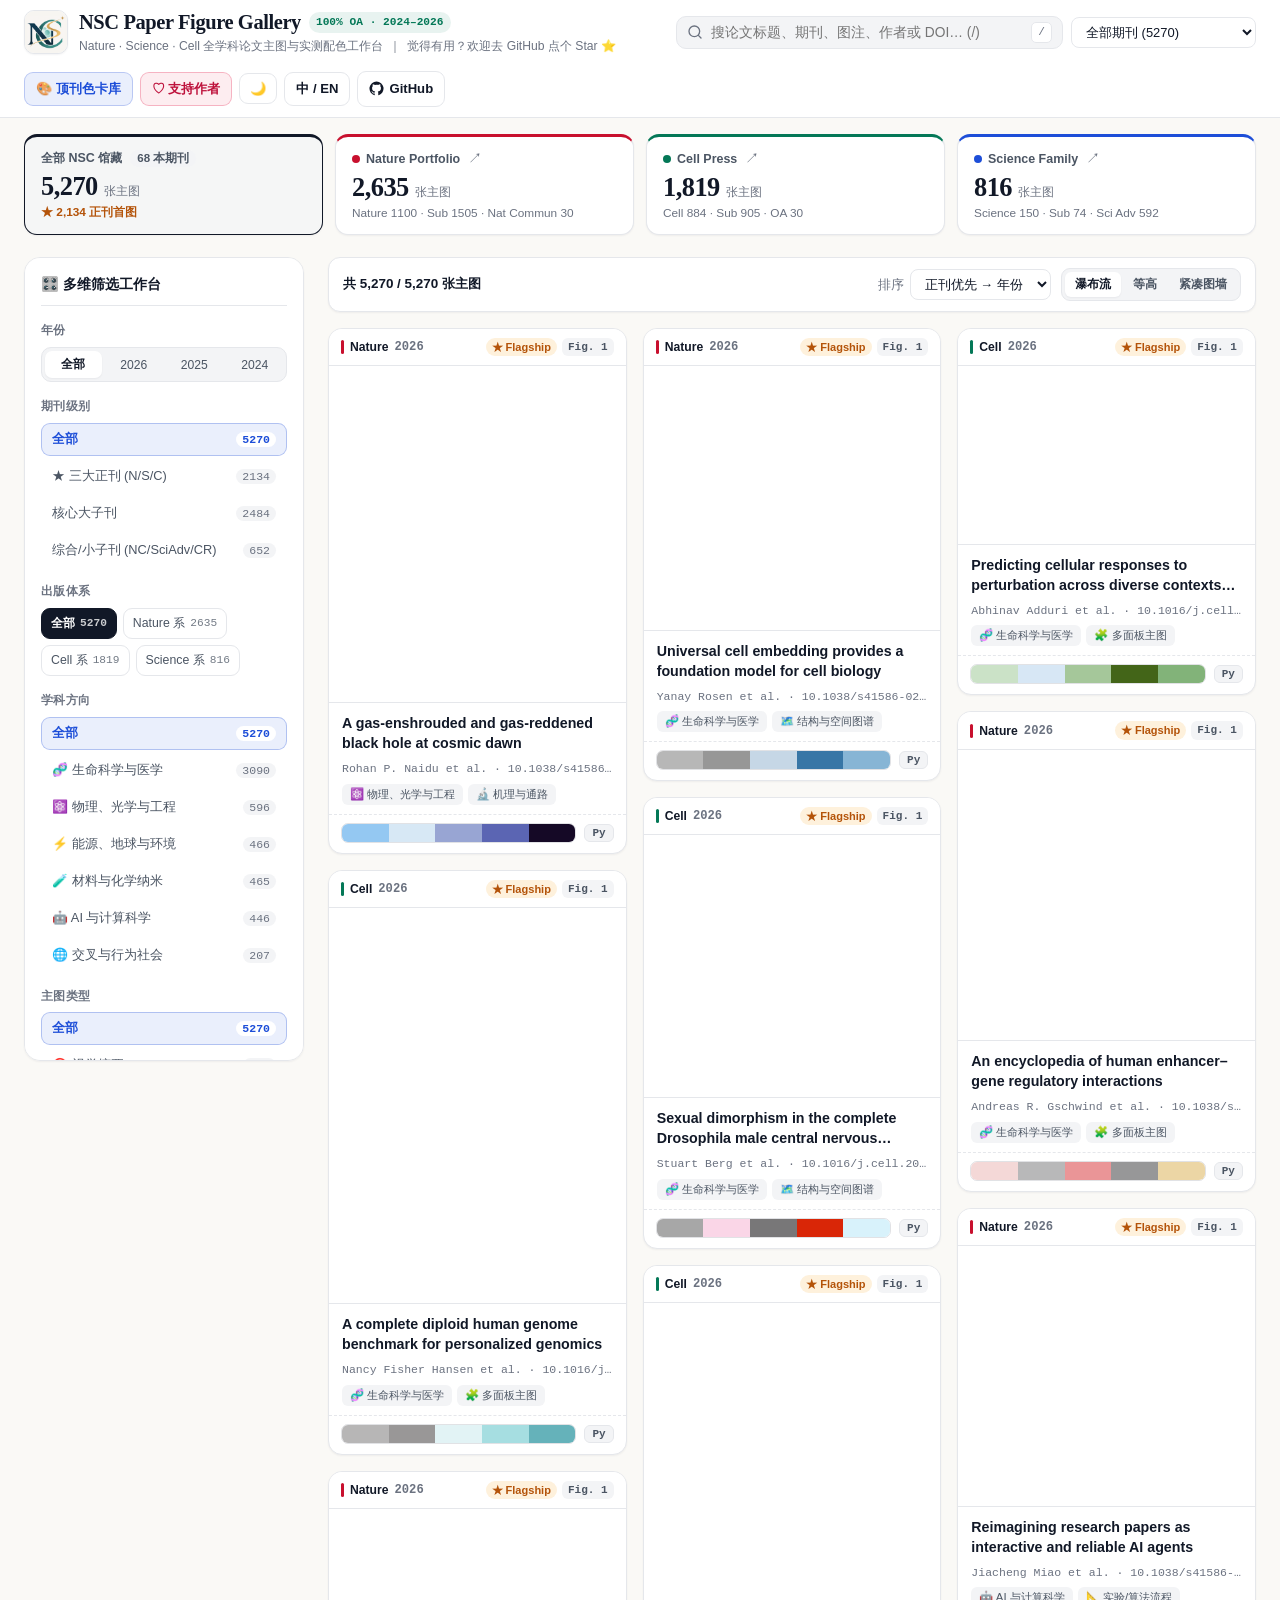
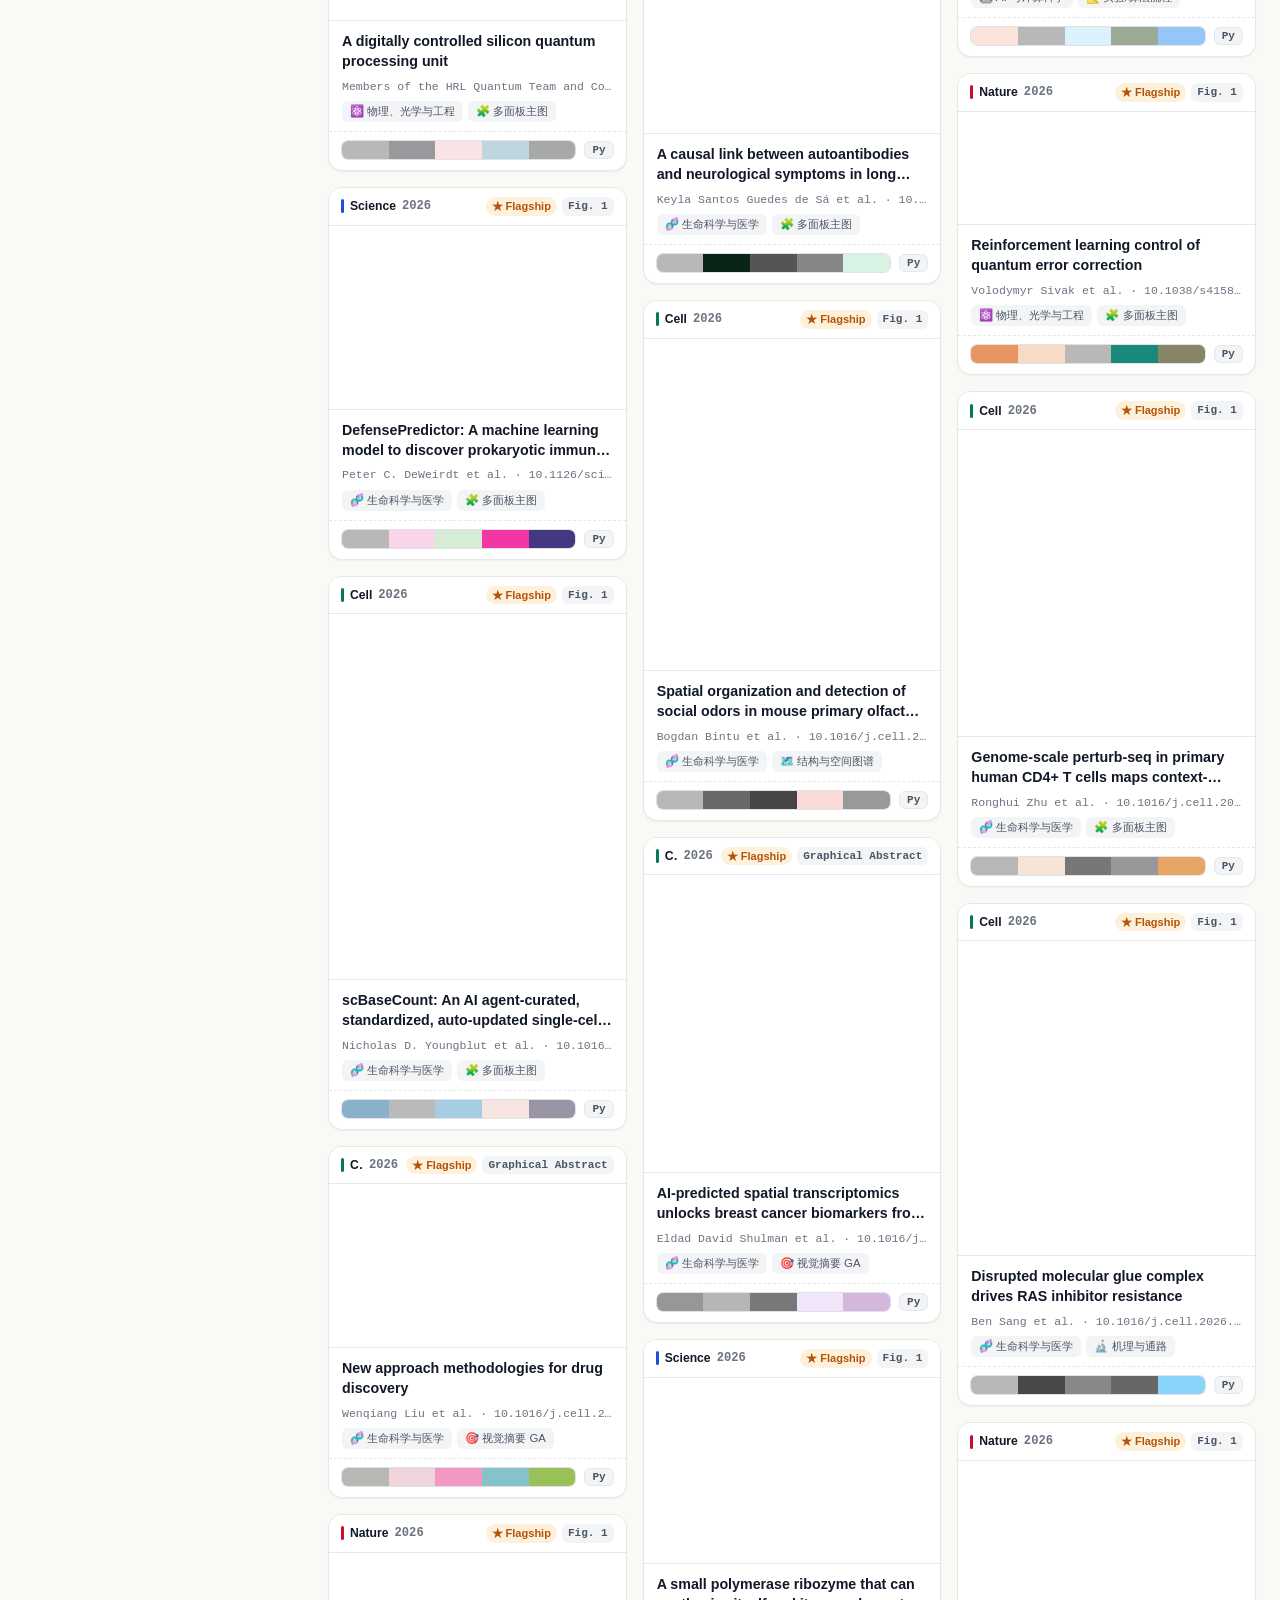
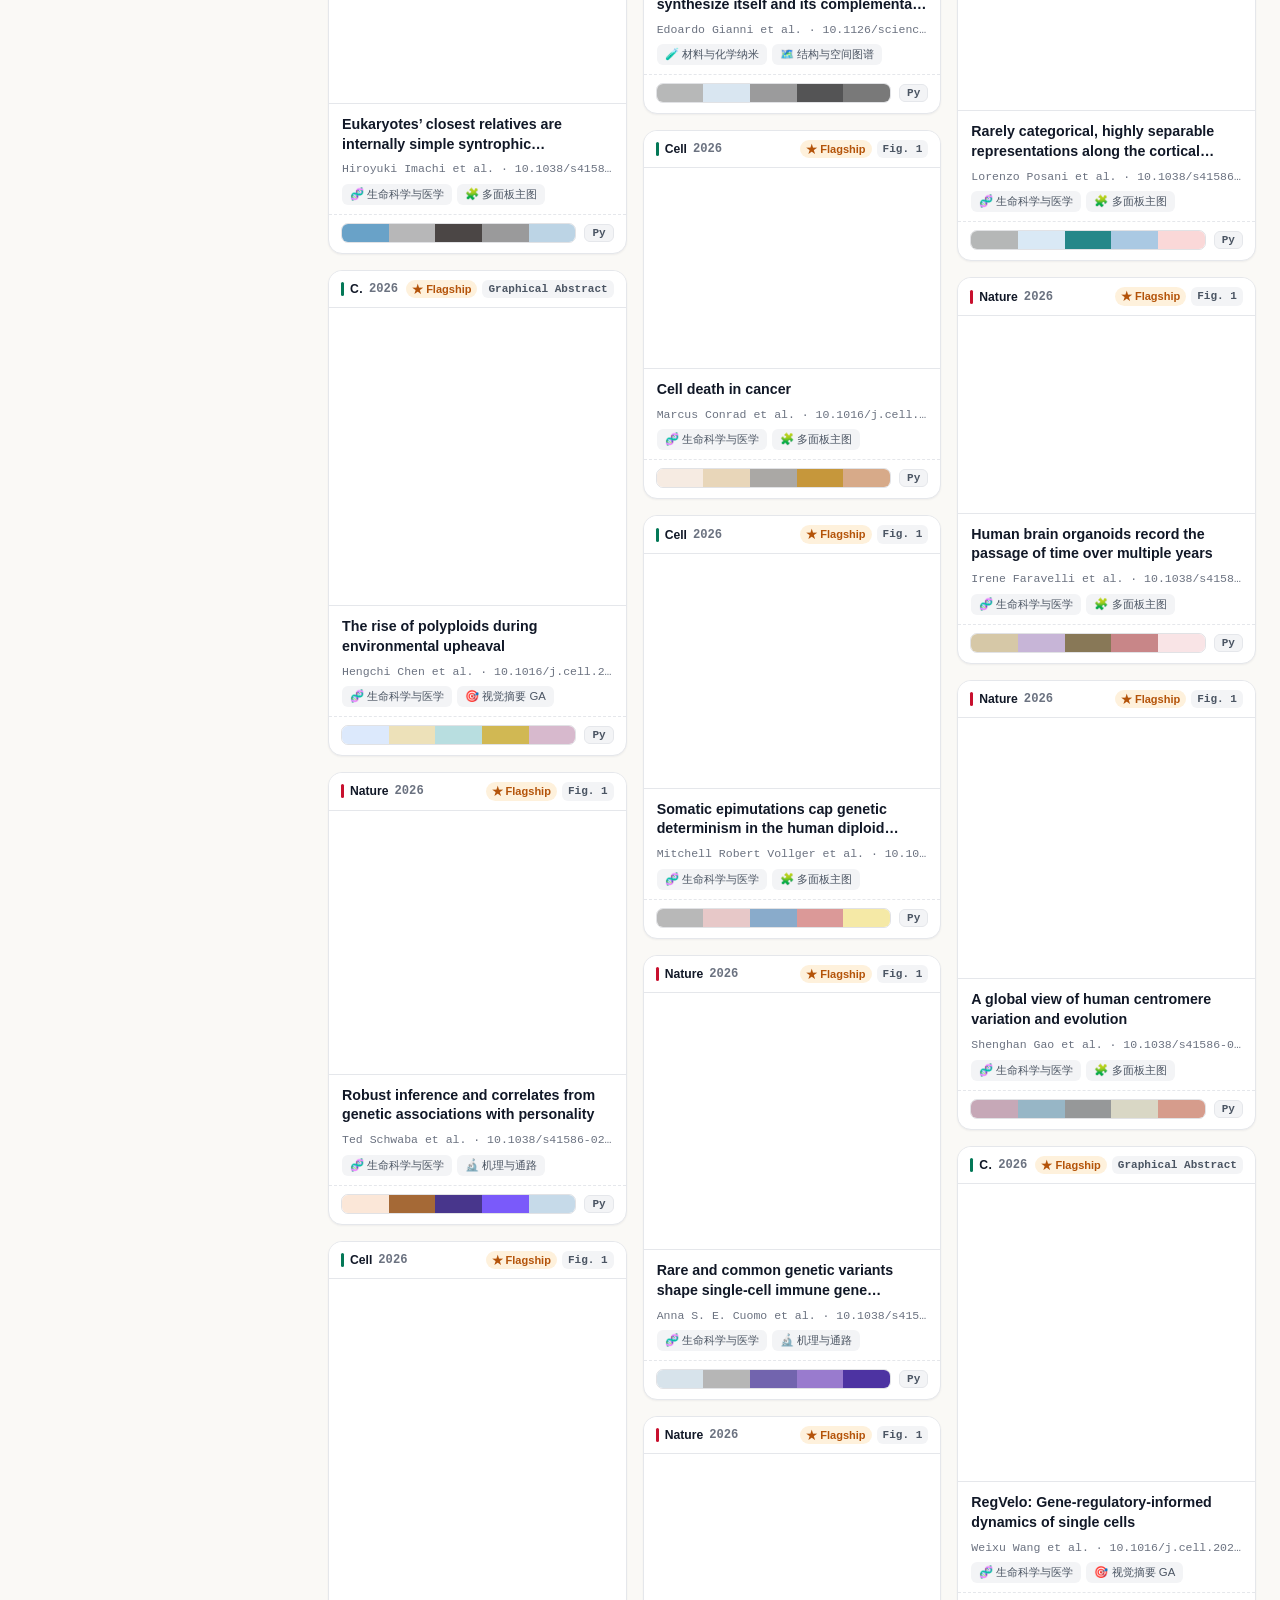
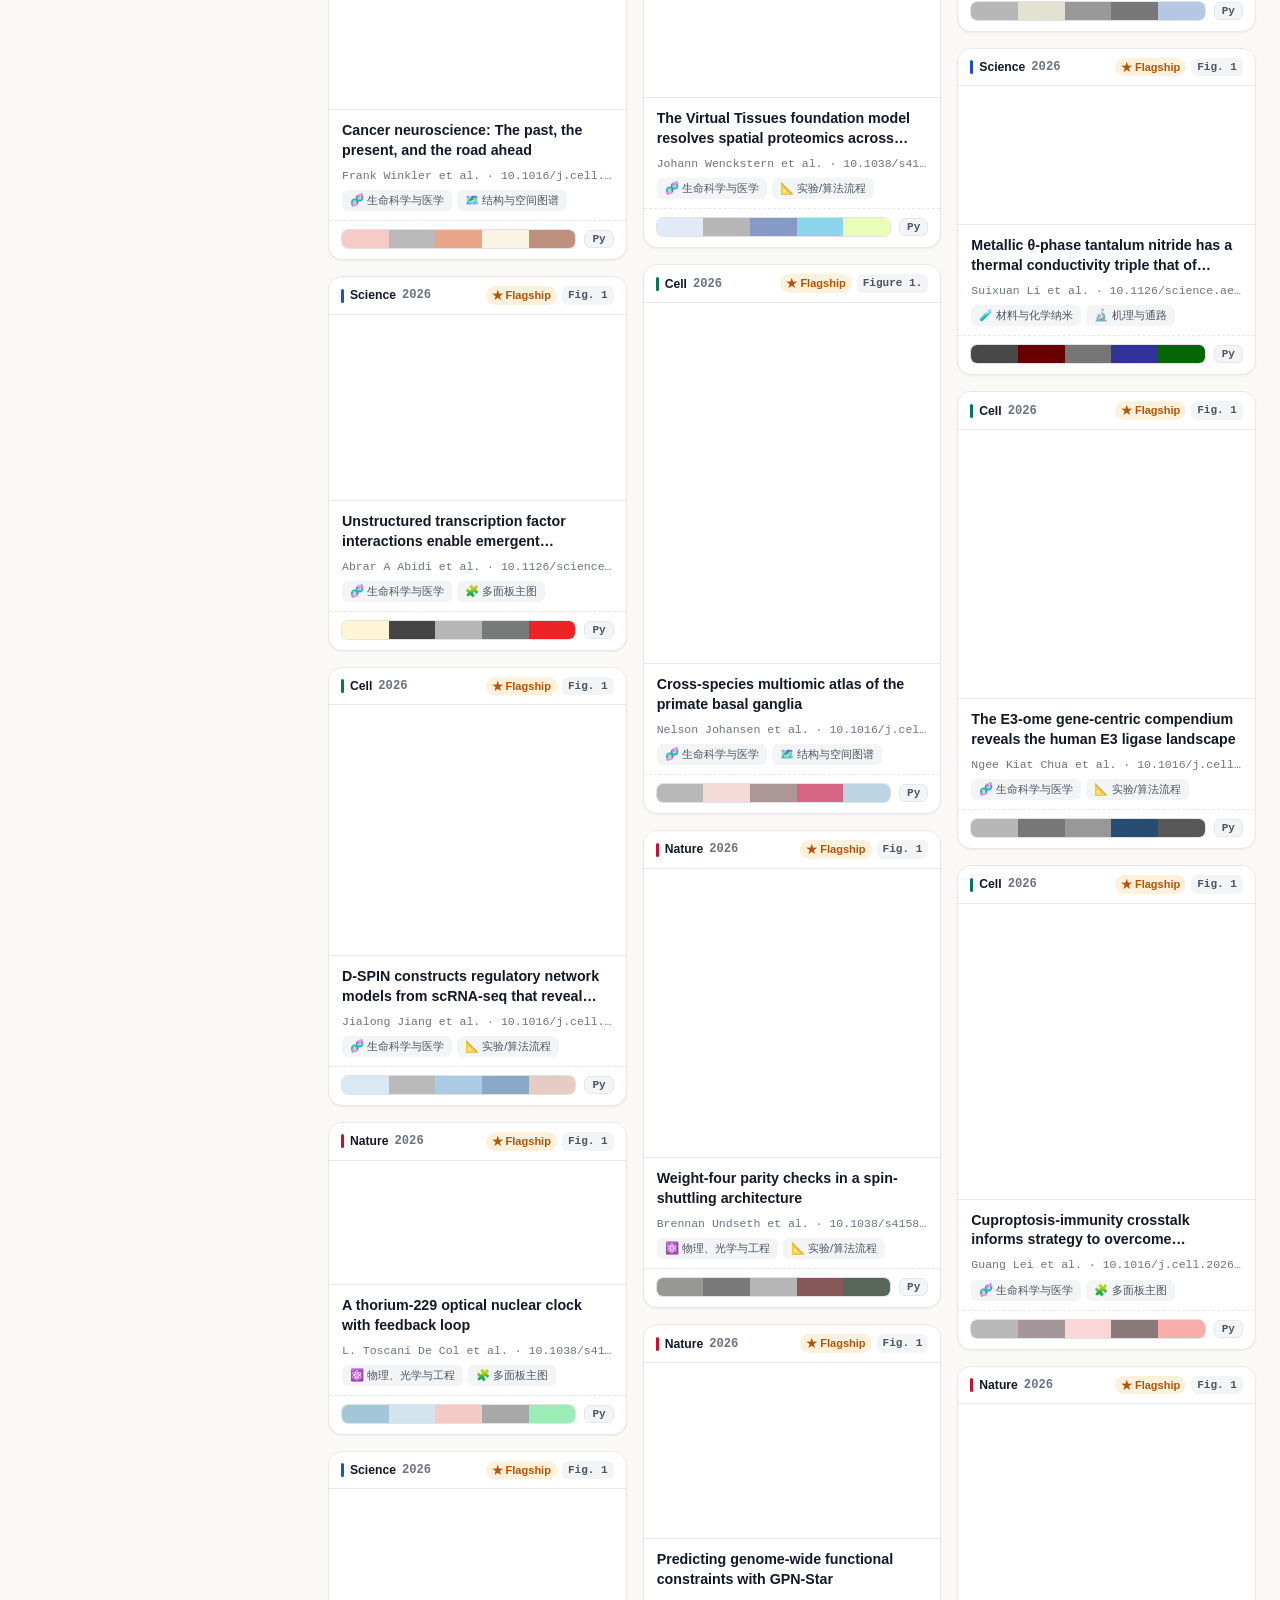
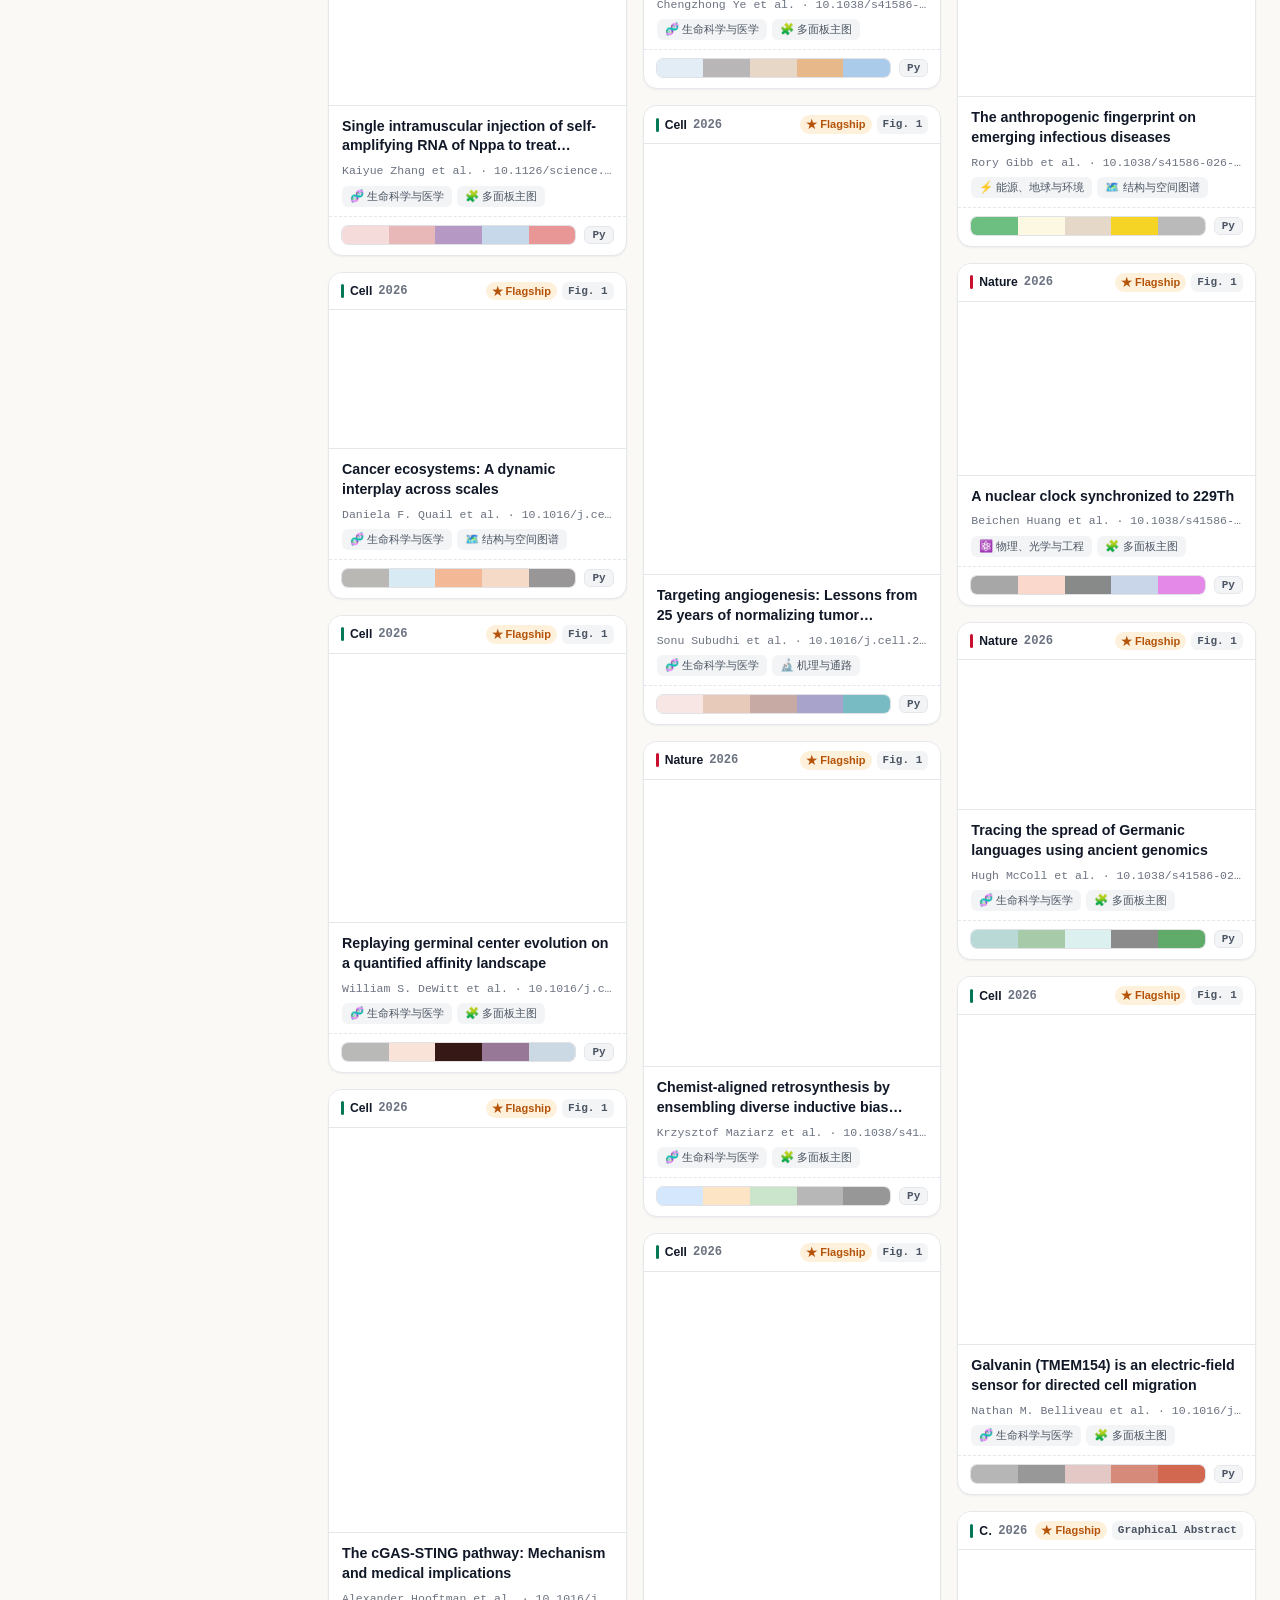
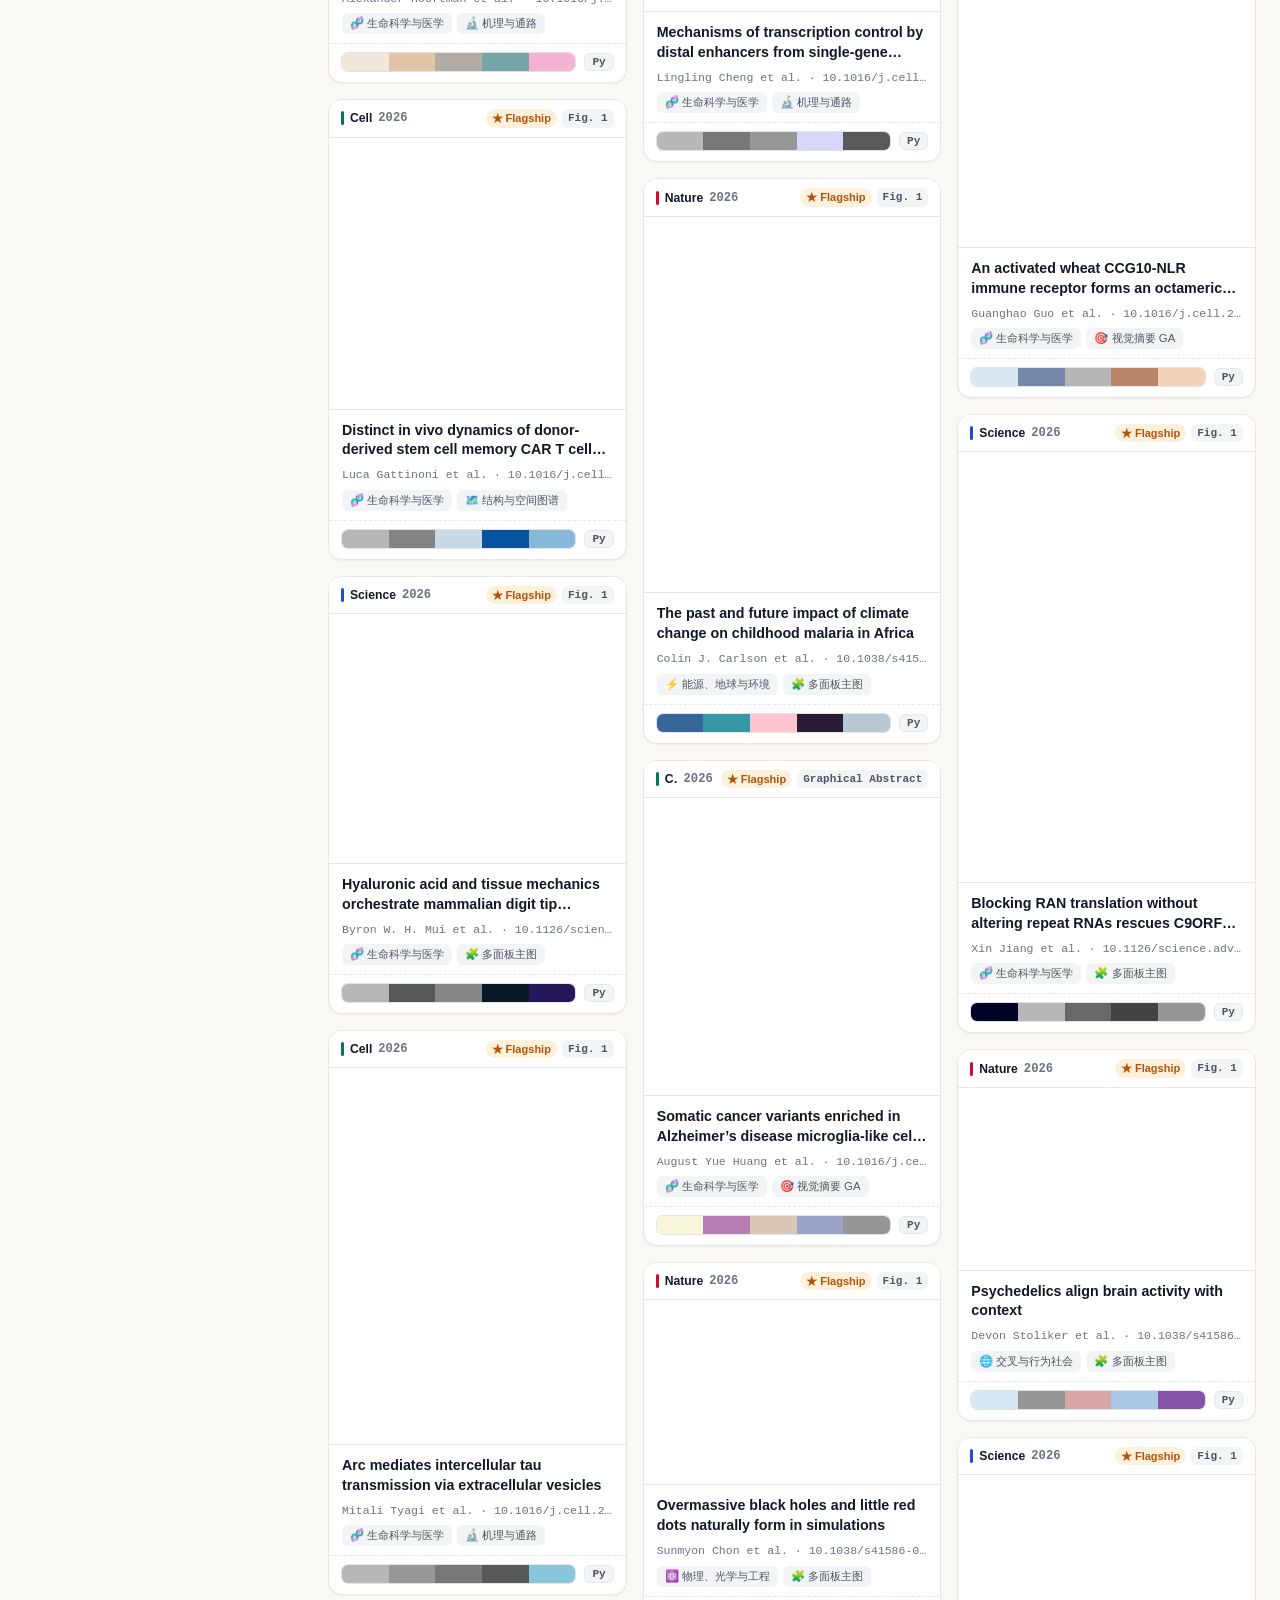
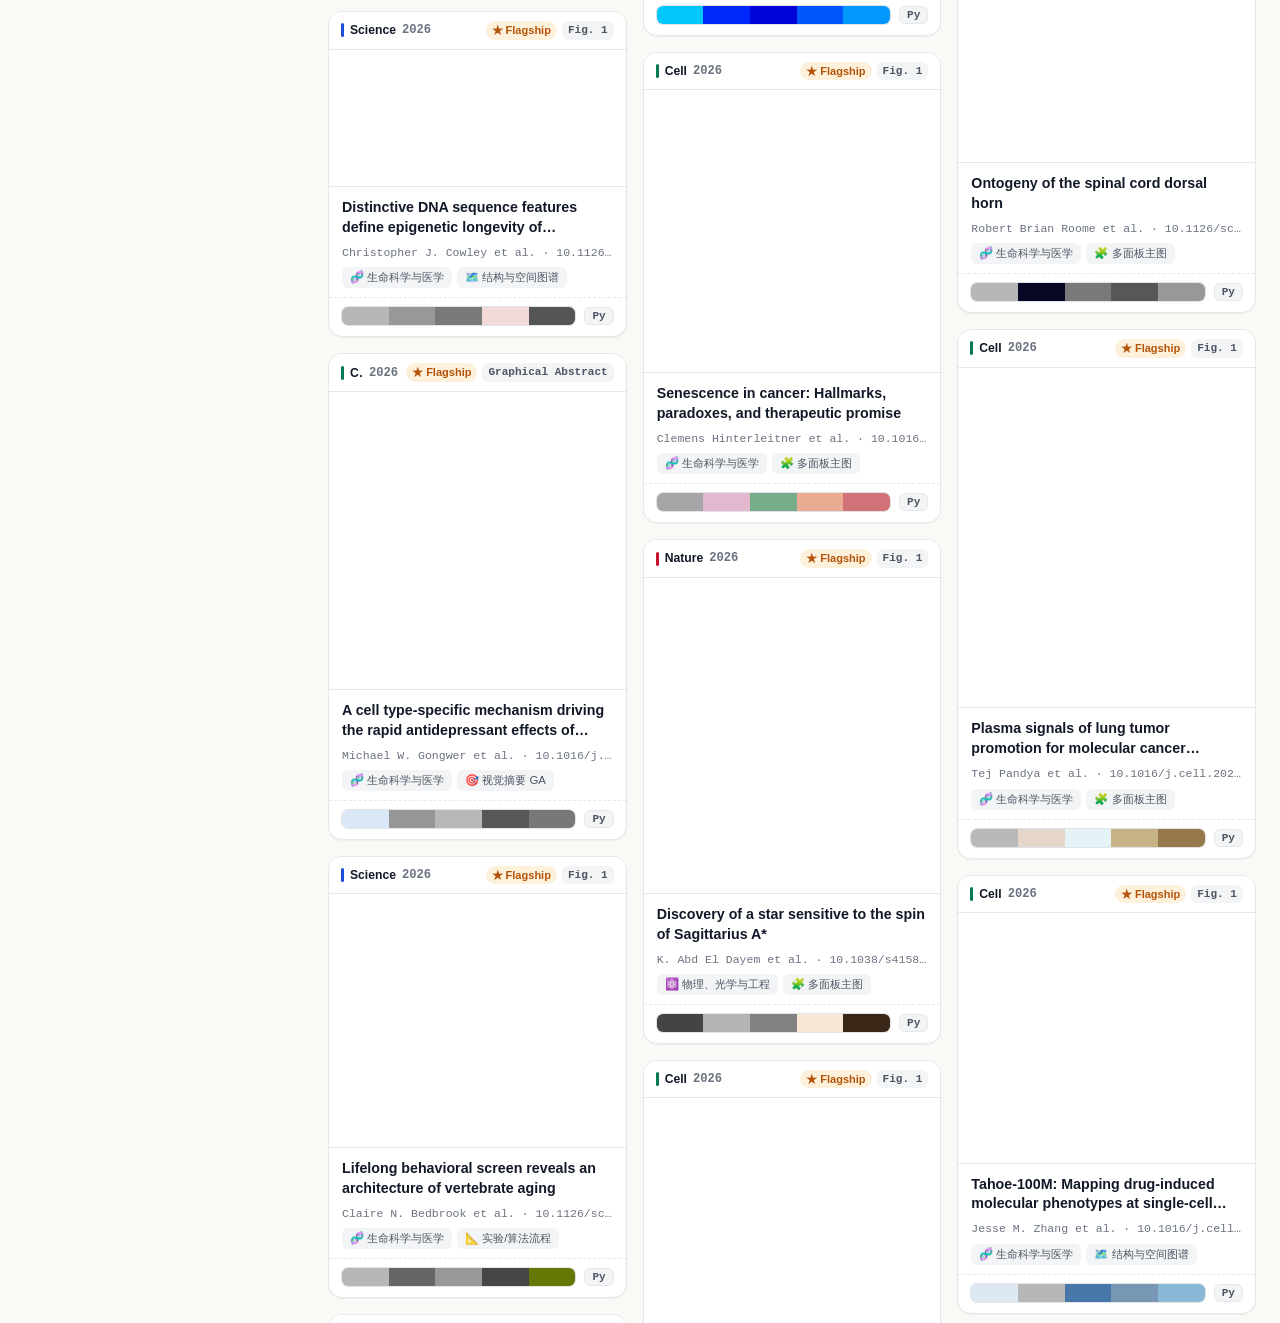
==== commit f048c27d: "feat(ui): integrate custom N-S-C monogram logo and favicon across site and READMEs" ====
--- a/index.html
+++ b/index.html
@@ -9,9 +9,10 @@
 <meta property="og:description" content="全学科 Nature / Science / Cell 正刊及子刊 2024–2026 Open Access 论文主图与实测配色科研工作台。">
 <meta property="og:type" content="website">
 <meta property="og:url" content="https://daydayup-xq.github.io/ncs-paper-figure-gallery/">
+<meta property="og:image" content="https://daydayup-xq.github.io/ncs-paper-figure-gallery/assets/logo-full.png">
 <link rel="canonical" href="https://daydayup-xq.github.io/ncs-paper-figure-gallery/">
-<link rel="icon" href="data:image/svg+xml,%3Csvg xmlns='http://www.w3.org/2000/svg' viewBox='0 0 100 100'%3E%3Crect width='100' height='100' rx='22' fill='%230f172a'/%3E%3Ccircle cx='34' cy='36' r='13' fill='%23c8102e'/%3E%3Ccircle cx='66' cy='36' r='13' fill='%232563eb'/%3E%3Ccircle cx='50' cy='66' r='13' fill='%23059669'/%3E%3C/svg%3E">
-<link rel="stylesheet" href="assets/style.css?v=20261126b">
+<link rel="icon" type="image/png" href="assets/favicon.png">
+<link rel="stylesheet" href="assets/style.css?v=20261126c">
 </head>
 <body>
 
@@ -19,11 +20,7 @@
 <header class="topbar">
   <div class="topbar-inner">
     <div class="brand">
-      <div class="brand-mark" aria-hidden="true">
-        <span class="dot d-nature" title="Nature"></span>
-        <span class="dot d-science" title="Science"></span>
-        <span class="dot d-cell" title="Cell"></span>
-      </div>
+      <img class="brand-logo" src="assets/logo.png" alt="NSC Paper Figure Gallery Logo" width="44" height="44">
       <div class="brand-text">
         <div class="brand-title-row">
           <h1>NSC Paper Figure Gallery</h1>
--- a/assets/style.css
+++ b/assets/style.css
@@ -80,20 +80,16 @@
   gap: 11px;
   min-width: 0;
 }
-.brand-mark {
-  display: grid;
-  grid-template-columns: repeat(2, 10px);
-  gap: 4px;
-  padding: 8px;
-  background: var(--surface-2);
-  border: 1px solid var(--border);
+.brand-logo {
+  width: 44px;
+  height: 44px;
   border-radius: 10px;
+  border: 1px solid var(--border);
+  background: #f7f5f1;
+  object-fit: cover;
   flex-shrink: 0;
-}
-.brand-mark .dot { width: 10px; height: 10px; border-radius: 50%; display: block; }
-.brand-mark .d-nature { background: var(--nature); }
-.brand-mark .d-science { background: var(--science); }
-.brand-mark .d-cell { background: var(--cell); grid-column: span 2; justify-self: center; }
+  box-shadow: var(--shadow-sm);
+}
 
 .brand-title-row {
   display: flex;
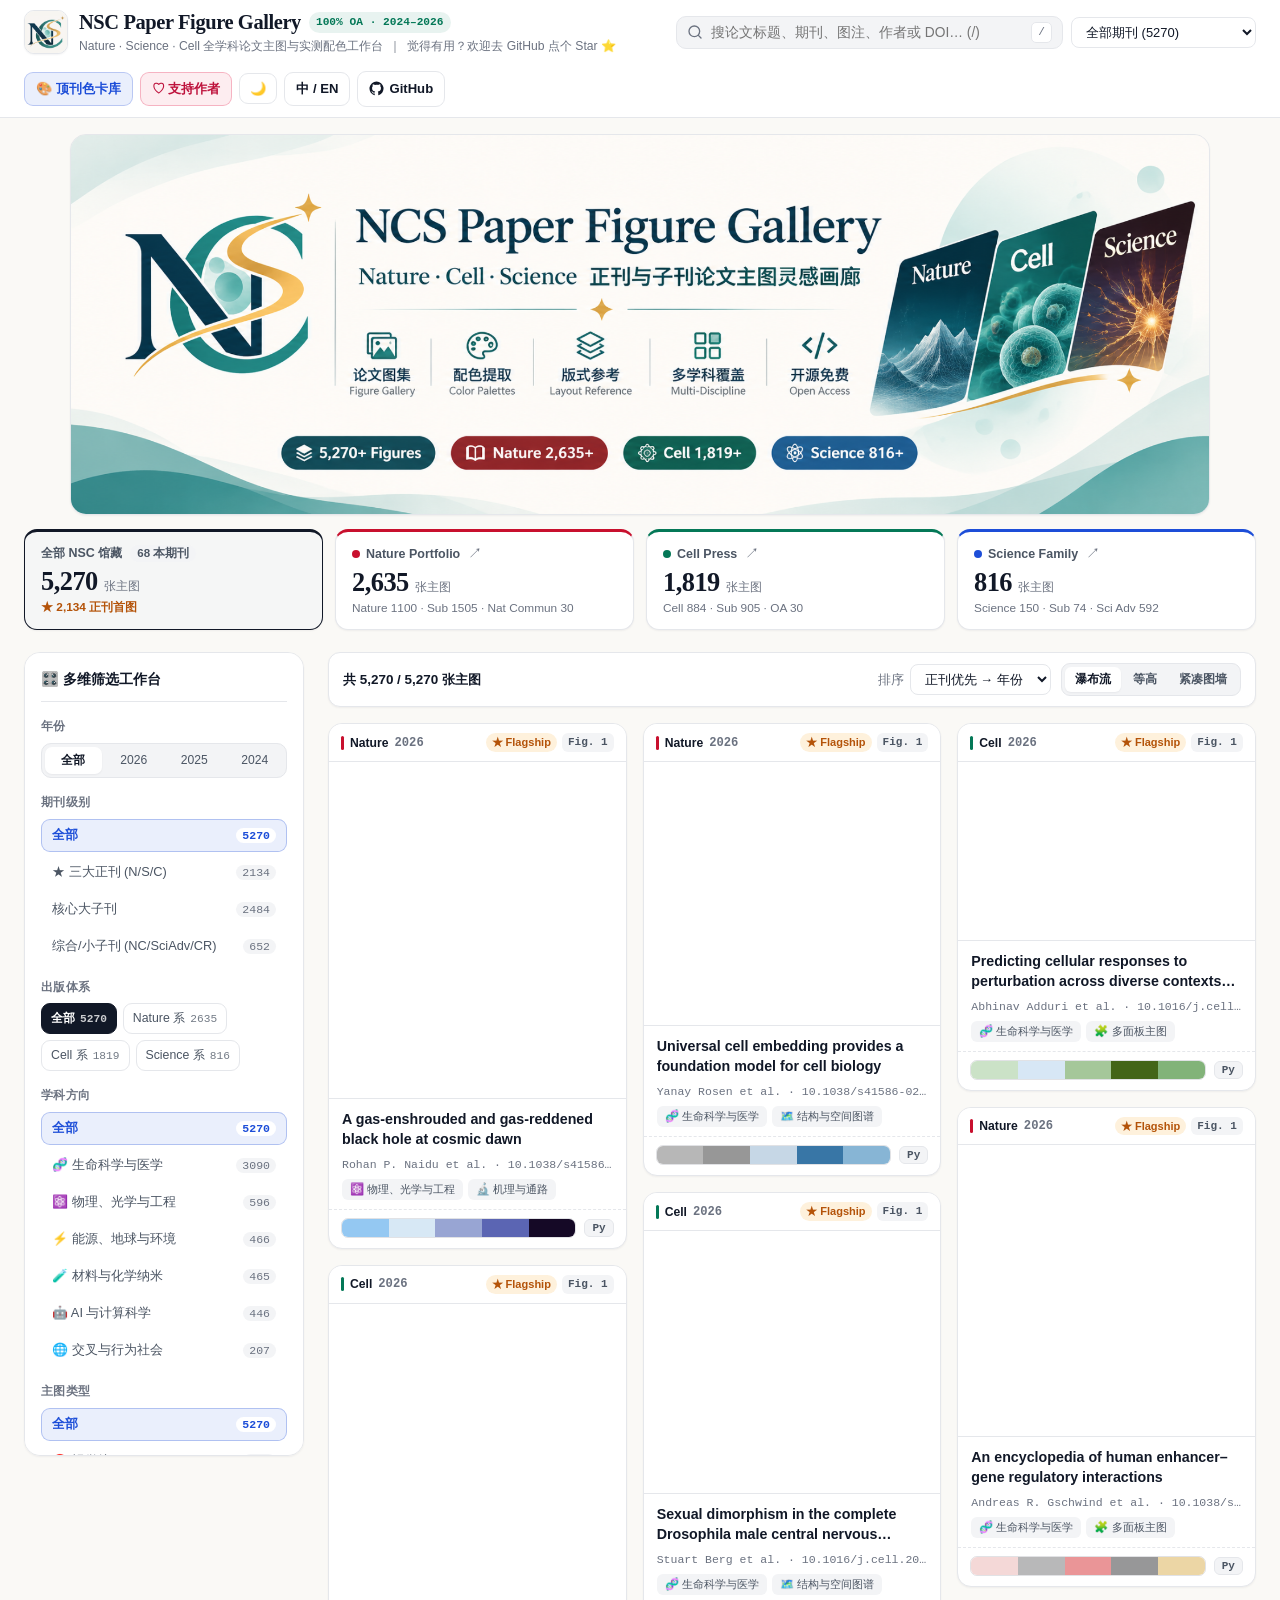
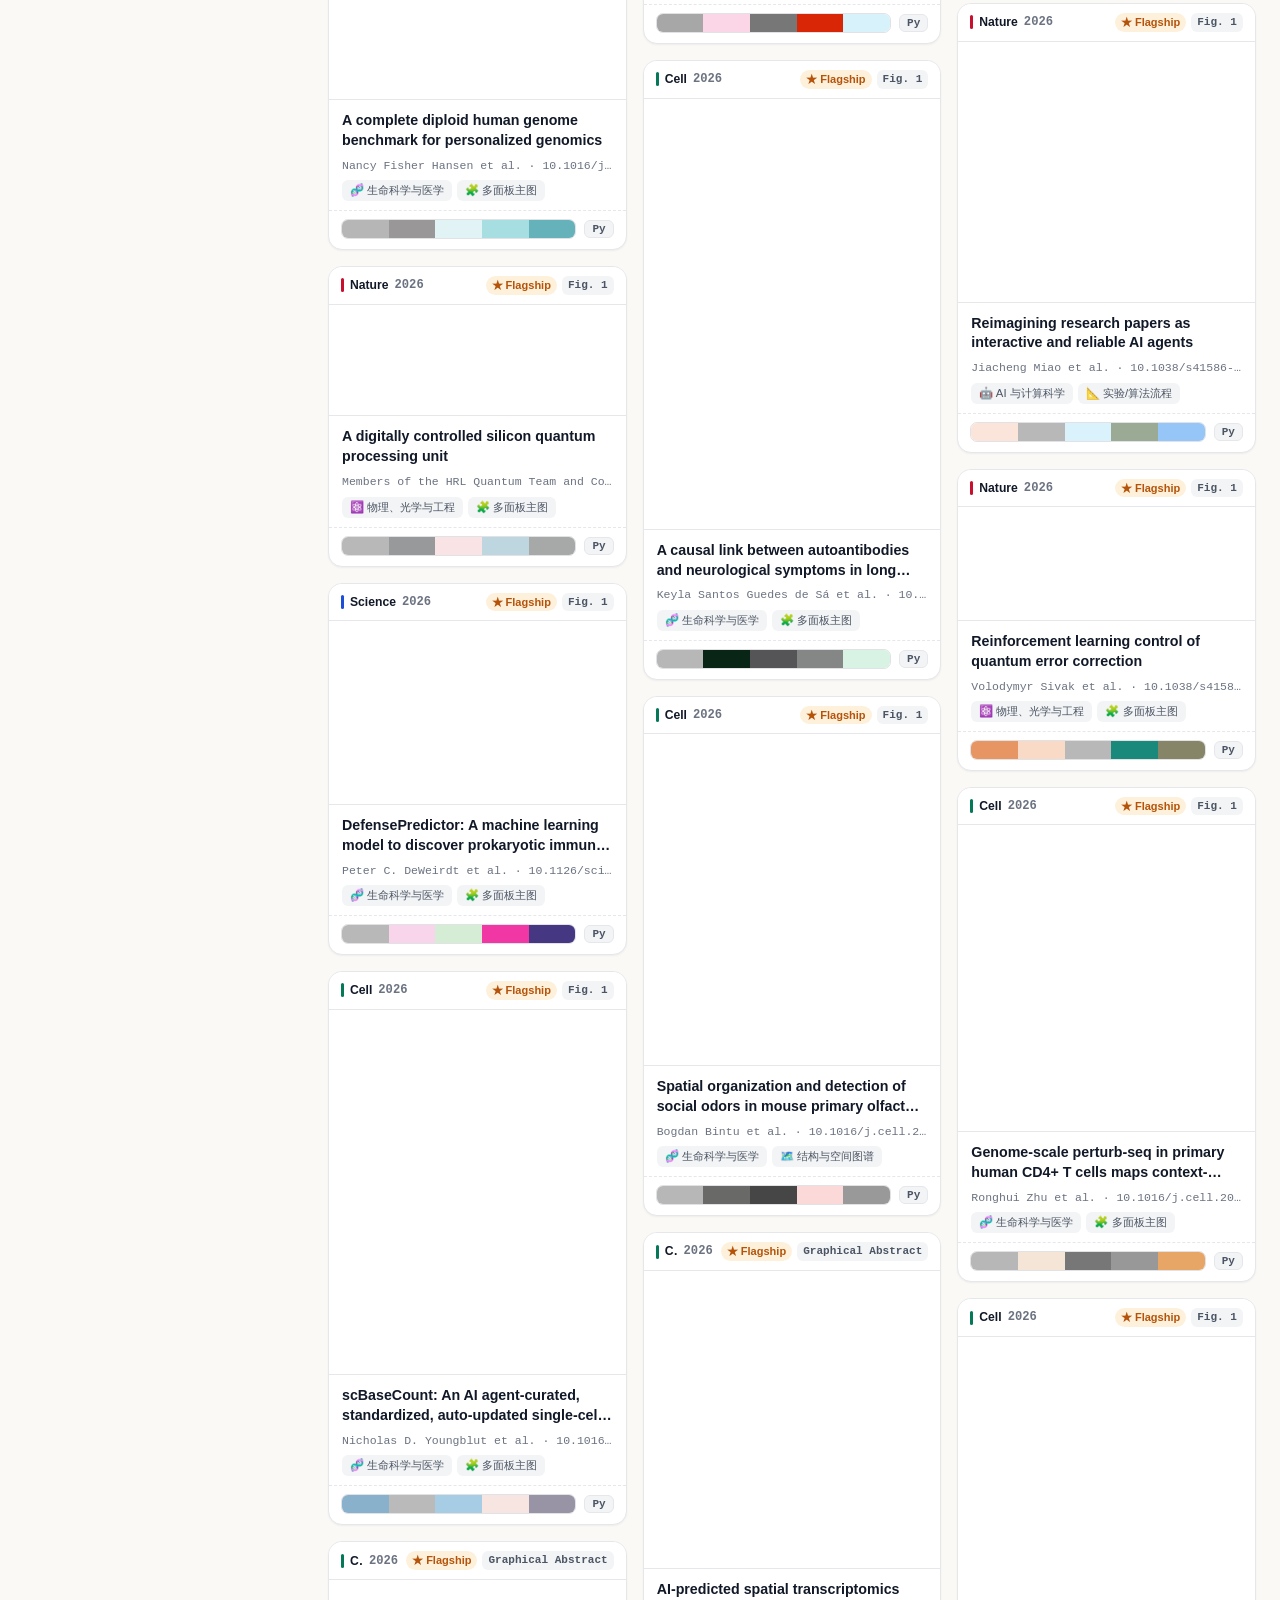
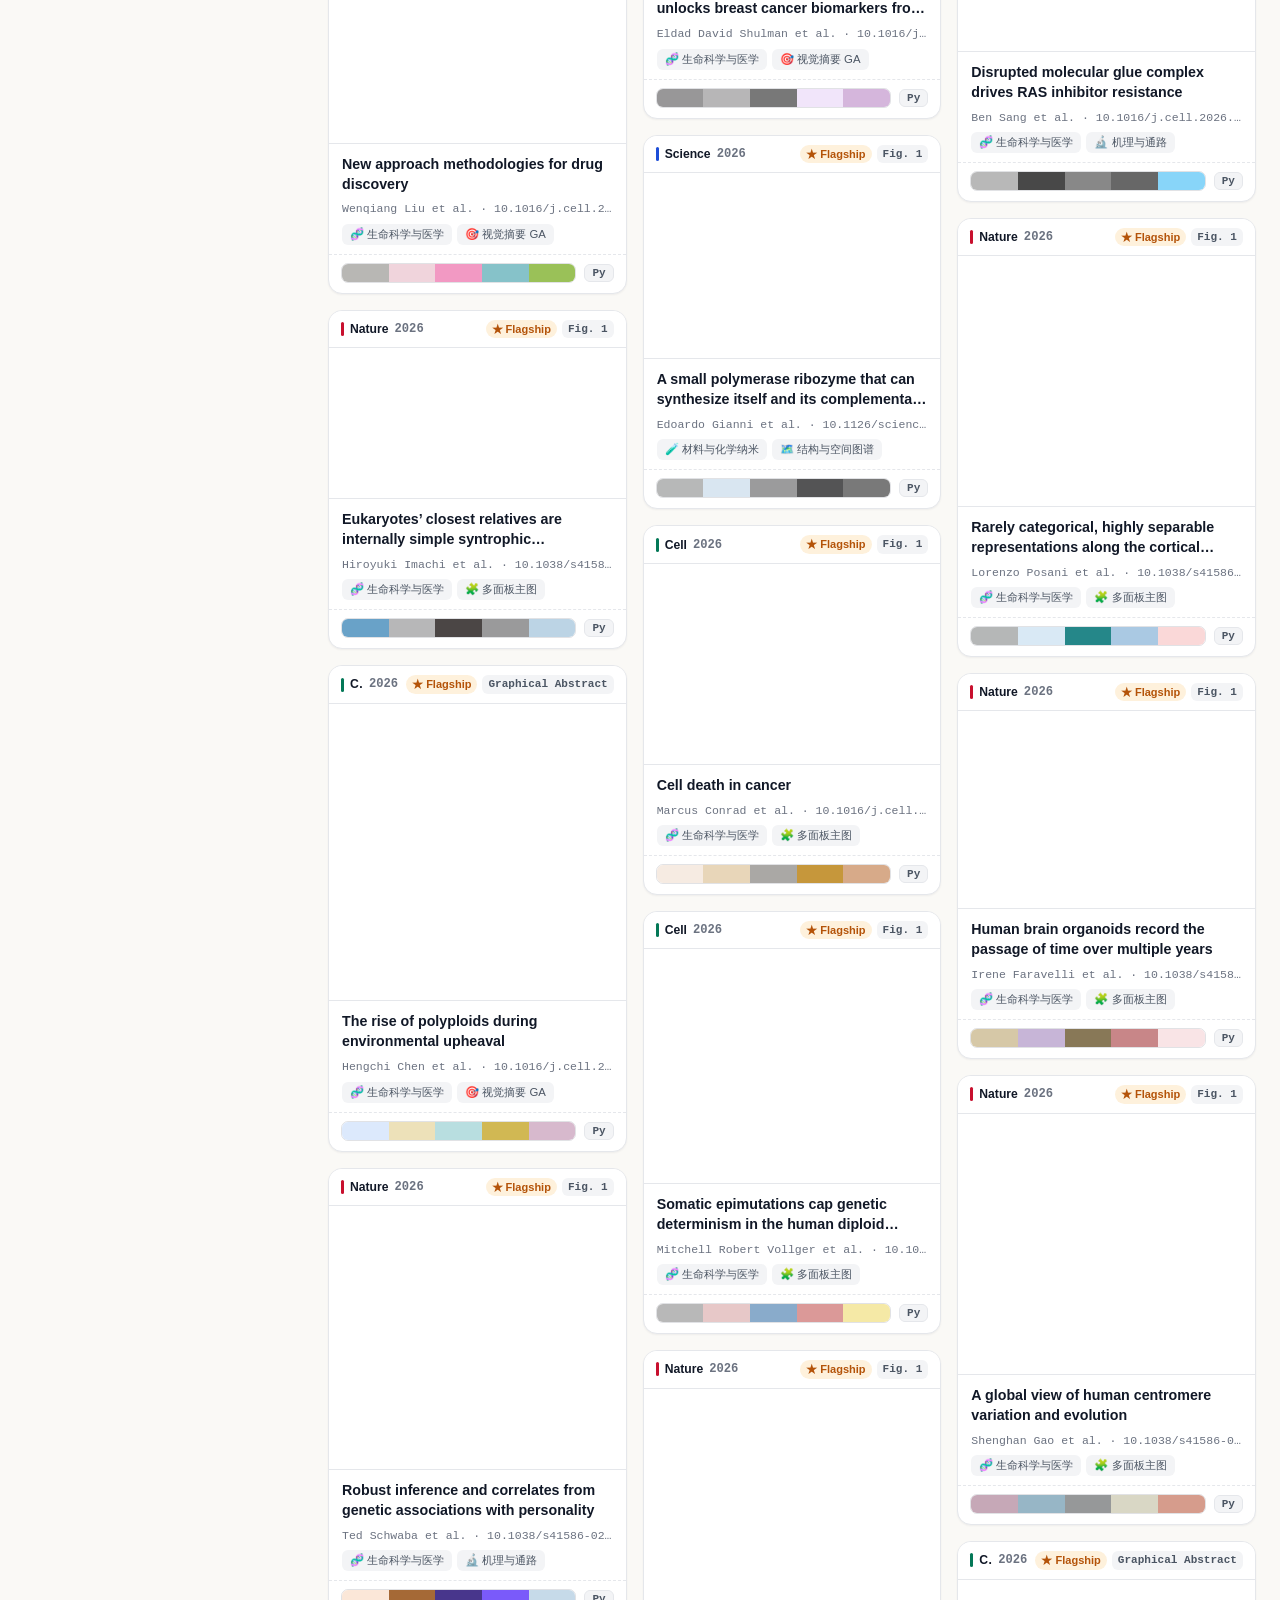
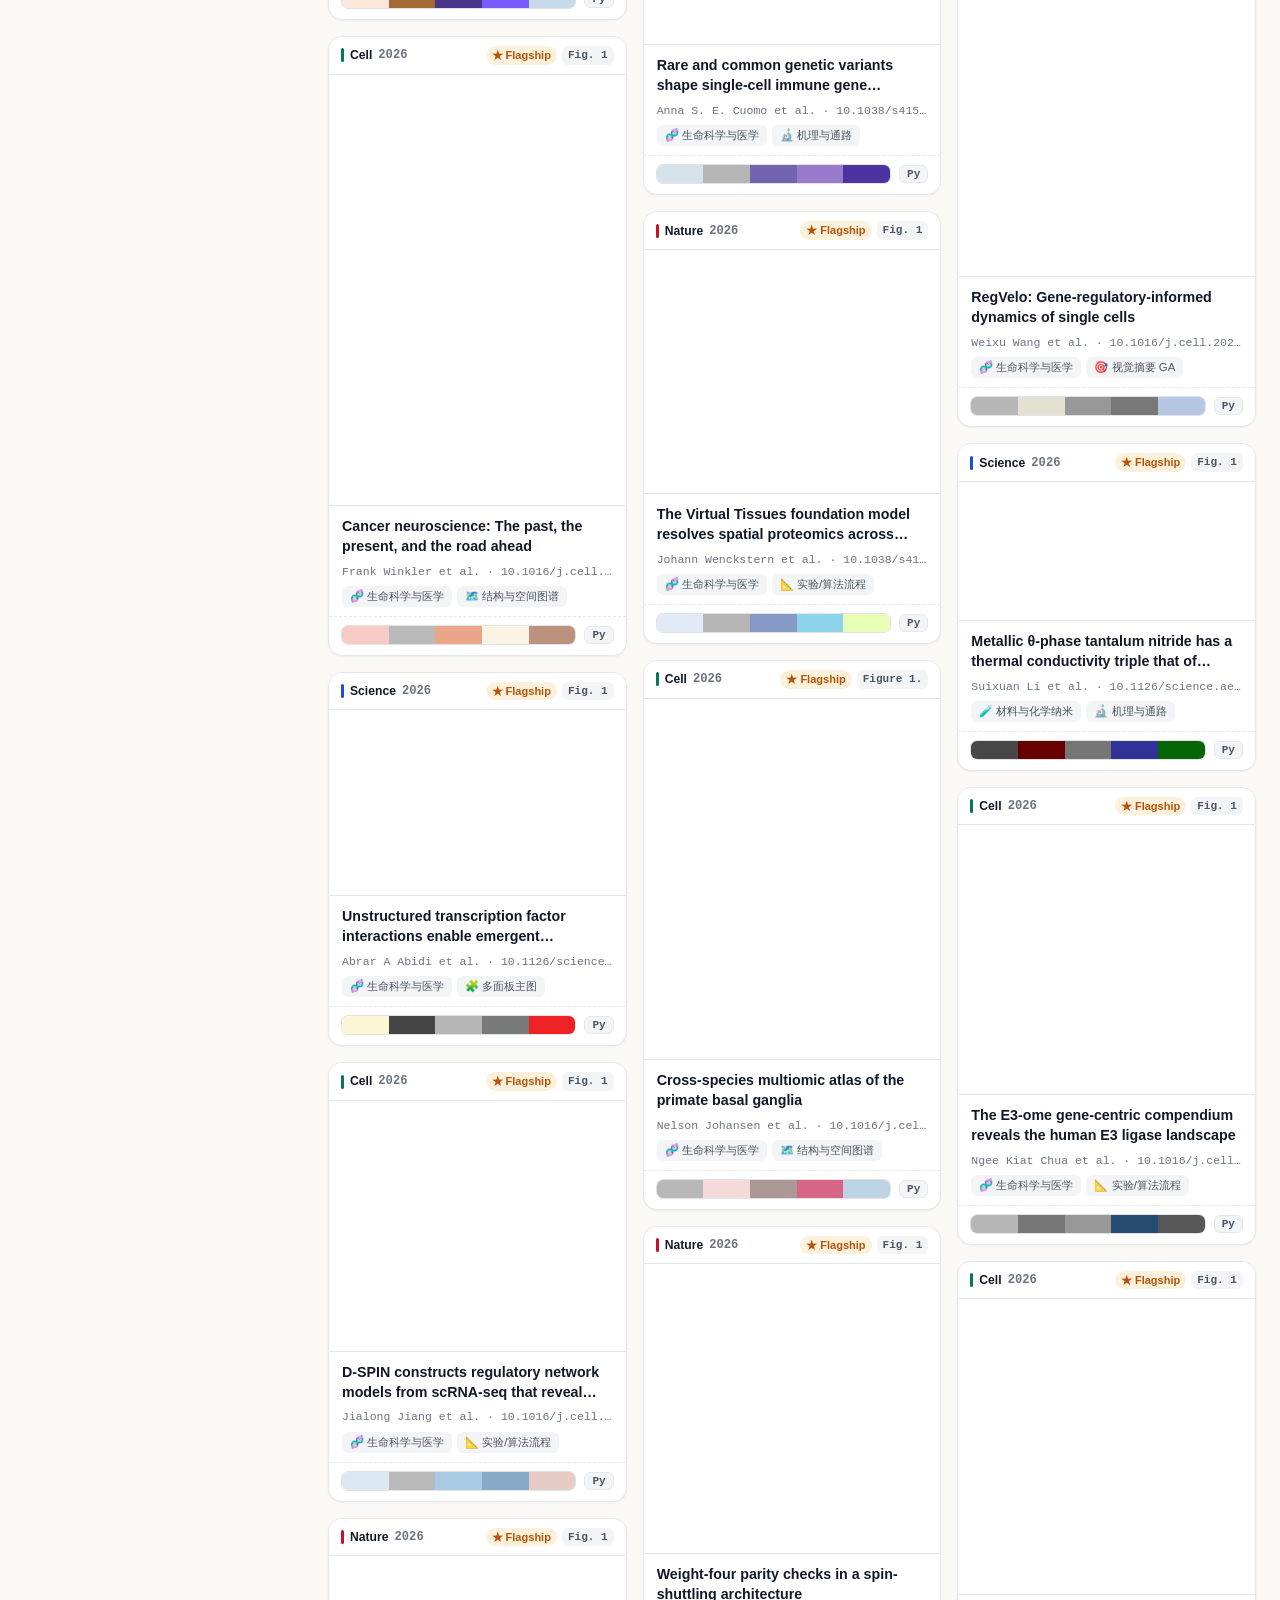
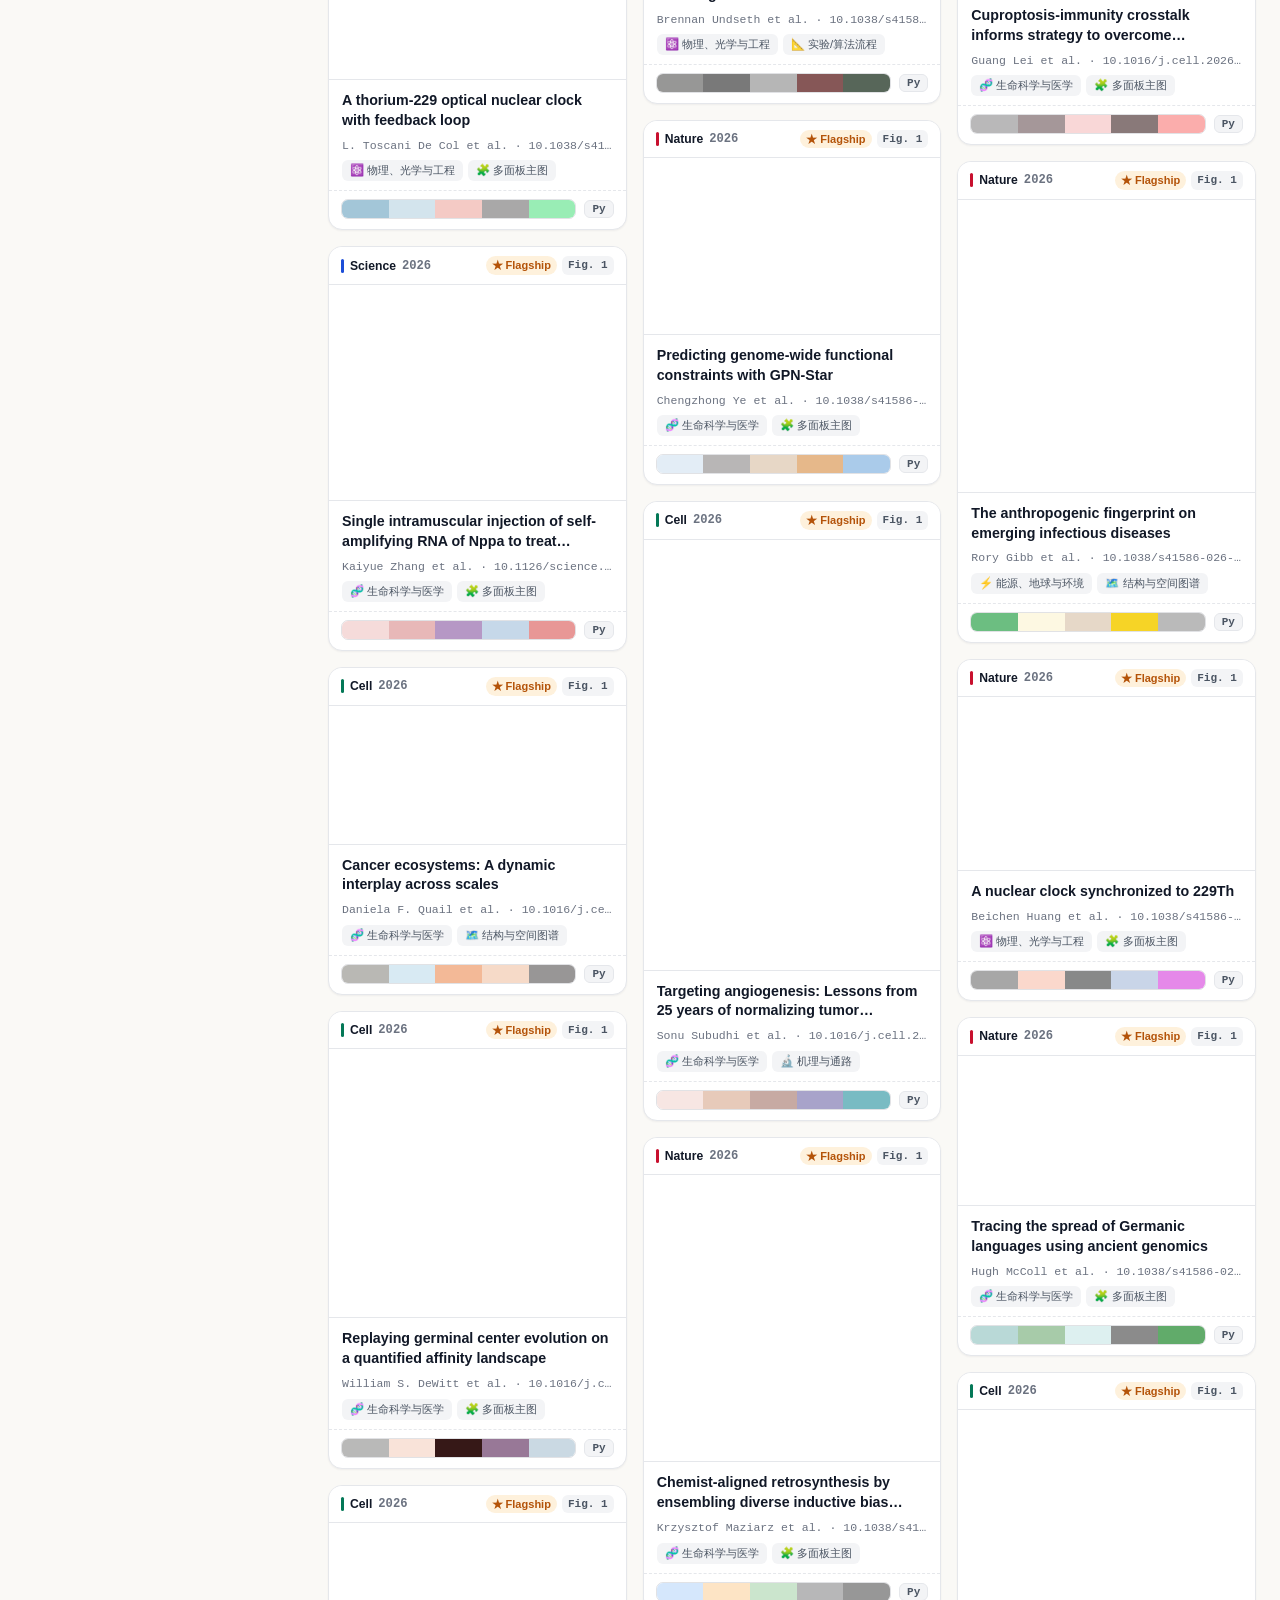
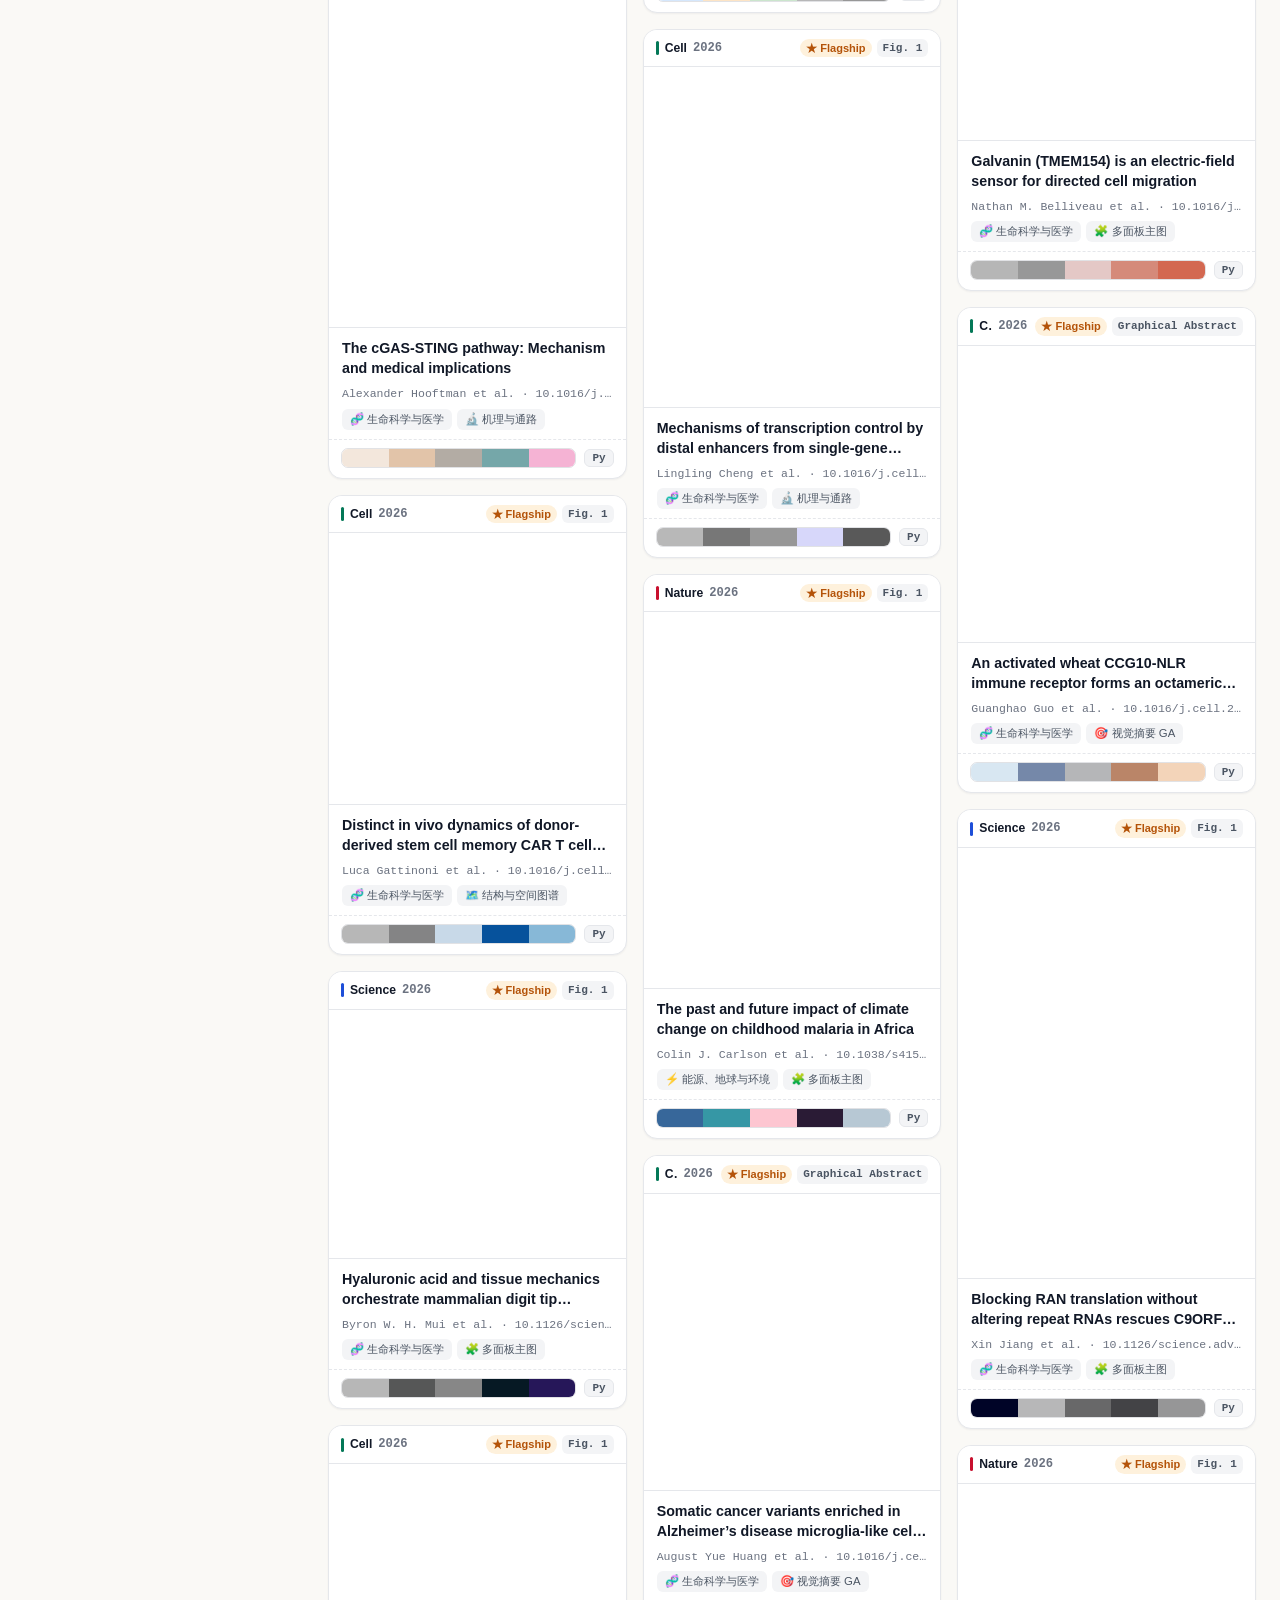
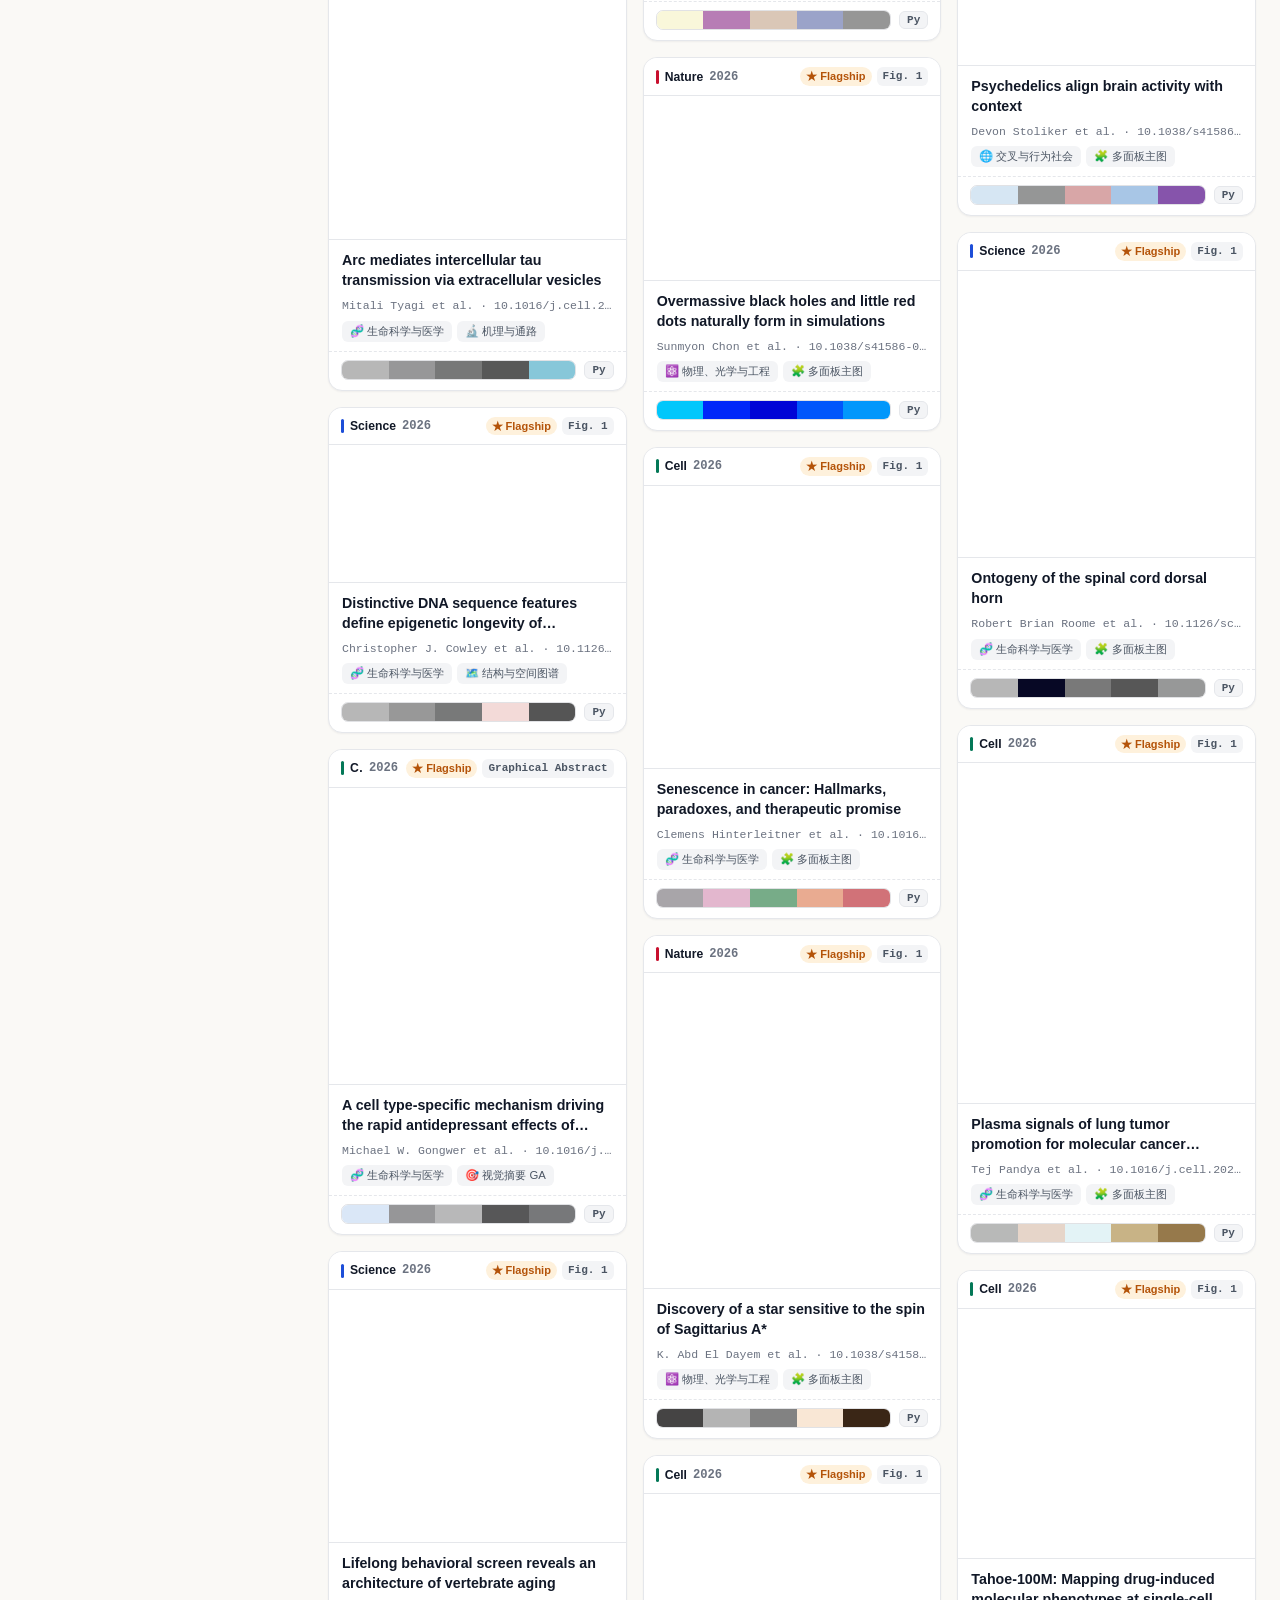
==== commit 068e47cf: "feat(ui): display custom wide hero banner on website masthead and READMEs" ====
--- a/index.html
+++ b/index.html
@@ -9,10 +9,10 @@
 <meta property="og:description" content="全学科 Nature / Science / Cell 正刊及子刊 2024–2026 Open Access 论文主图与实测配色科研工作台。">
 <meta property="og:type" content="website">
 <meta property="og:url" content="https://daydayup-xq.github.io/ncs-paper-figure-gallery/">
-<meta property="og:image" content="https://daydayup-xq.github.io/ncs-paper-figure-gallery/assets/logo-full.png">
+<meta property="og:image" content="https://daydayup-xq.github.io/ncs-paper-figure-gallery/docs/banner.png">
 <link rel="canonical" href="https://daydayup-xq.github.io/ncs-paper-figure-gallery/">
 <link rel="icon" type="image/png" href="assets/favicon.png">
-<link rel="stylesheet" href="assets/style.css?v=20261126c">
+<link rel="stylesheet" href="assets/style.css?v=20261126d">
 </head>
 <body>
 
@@ -59,9 +59,12 @@
   </div>
 </header>
 
-<!-- Interactive 4-Card NSC Editorial Bento Strip -->
+<!-- Interactive Wide Banner + 4-Card NSC Editorial Bento Strip -->
 <section class="masthead" aria-label="NSC Journal Portfolio Telemetry">
   <div class="masthead-inner">
+    <div class="hero-banner-wrap">
+      <img src="docs/banner.png" alt="NSC Paper Figure Gallery — Nature · Cell · Science 正刊与子刊论文主图灵感画廊" class="hero-banner-img" width="2000" height="667">
+    </div>
     <div class="bento-strip" id="hero-stats">
       <button type="button" class="bento-card bento-all active" data-bento-family="all">
         <div class="bento-top">
--- a/assets/style.css
+++ b/assets/style.css
@@ -223,13 +223,27 @@
   color: #fda4af;
 }
 
-/* 4-Card Editorial Bento Strip */
+/* Wide Hero Banner + 4-Card Editorial Bento Strip */
 .masthead {
   padding: 16px 24px 6px;
 }
 .masthead-inner {
   max-width: 1560px;
   margin: 0 auto;
+}
+.hero-banner-wrap {
+  max-width: 1140px;
+  margin: 0 auto 14px;
+  border-radius: 16px;
+  overflow: hidden;
+  border: 1px solid var(--border);
+  box-shadow: var(--shadow-sm);
+  background: #f4f6f4;
+}
+.hero-banner-img {
+  display: block;
+  width: 100%;
+  height: auto;
 }
 .bento-strip {
   display: grid;
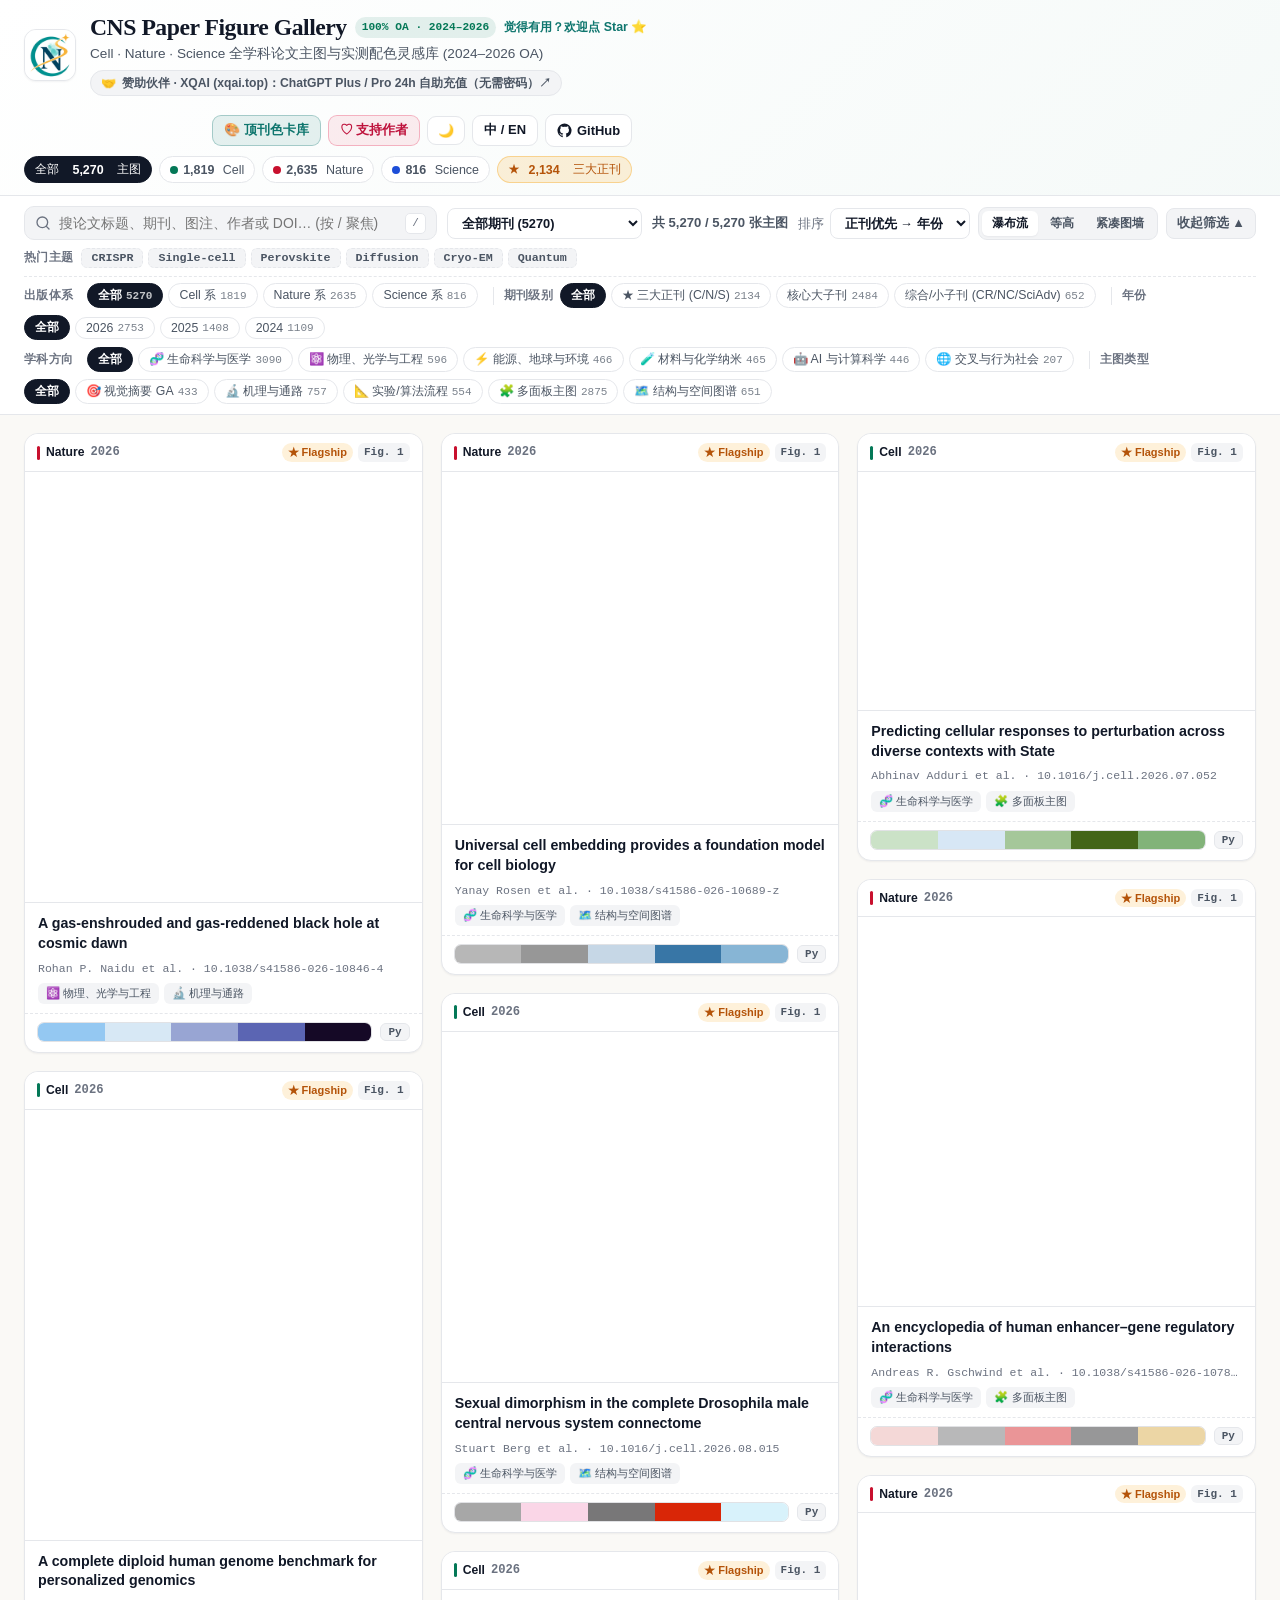
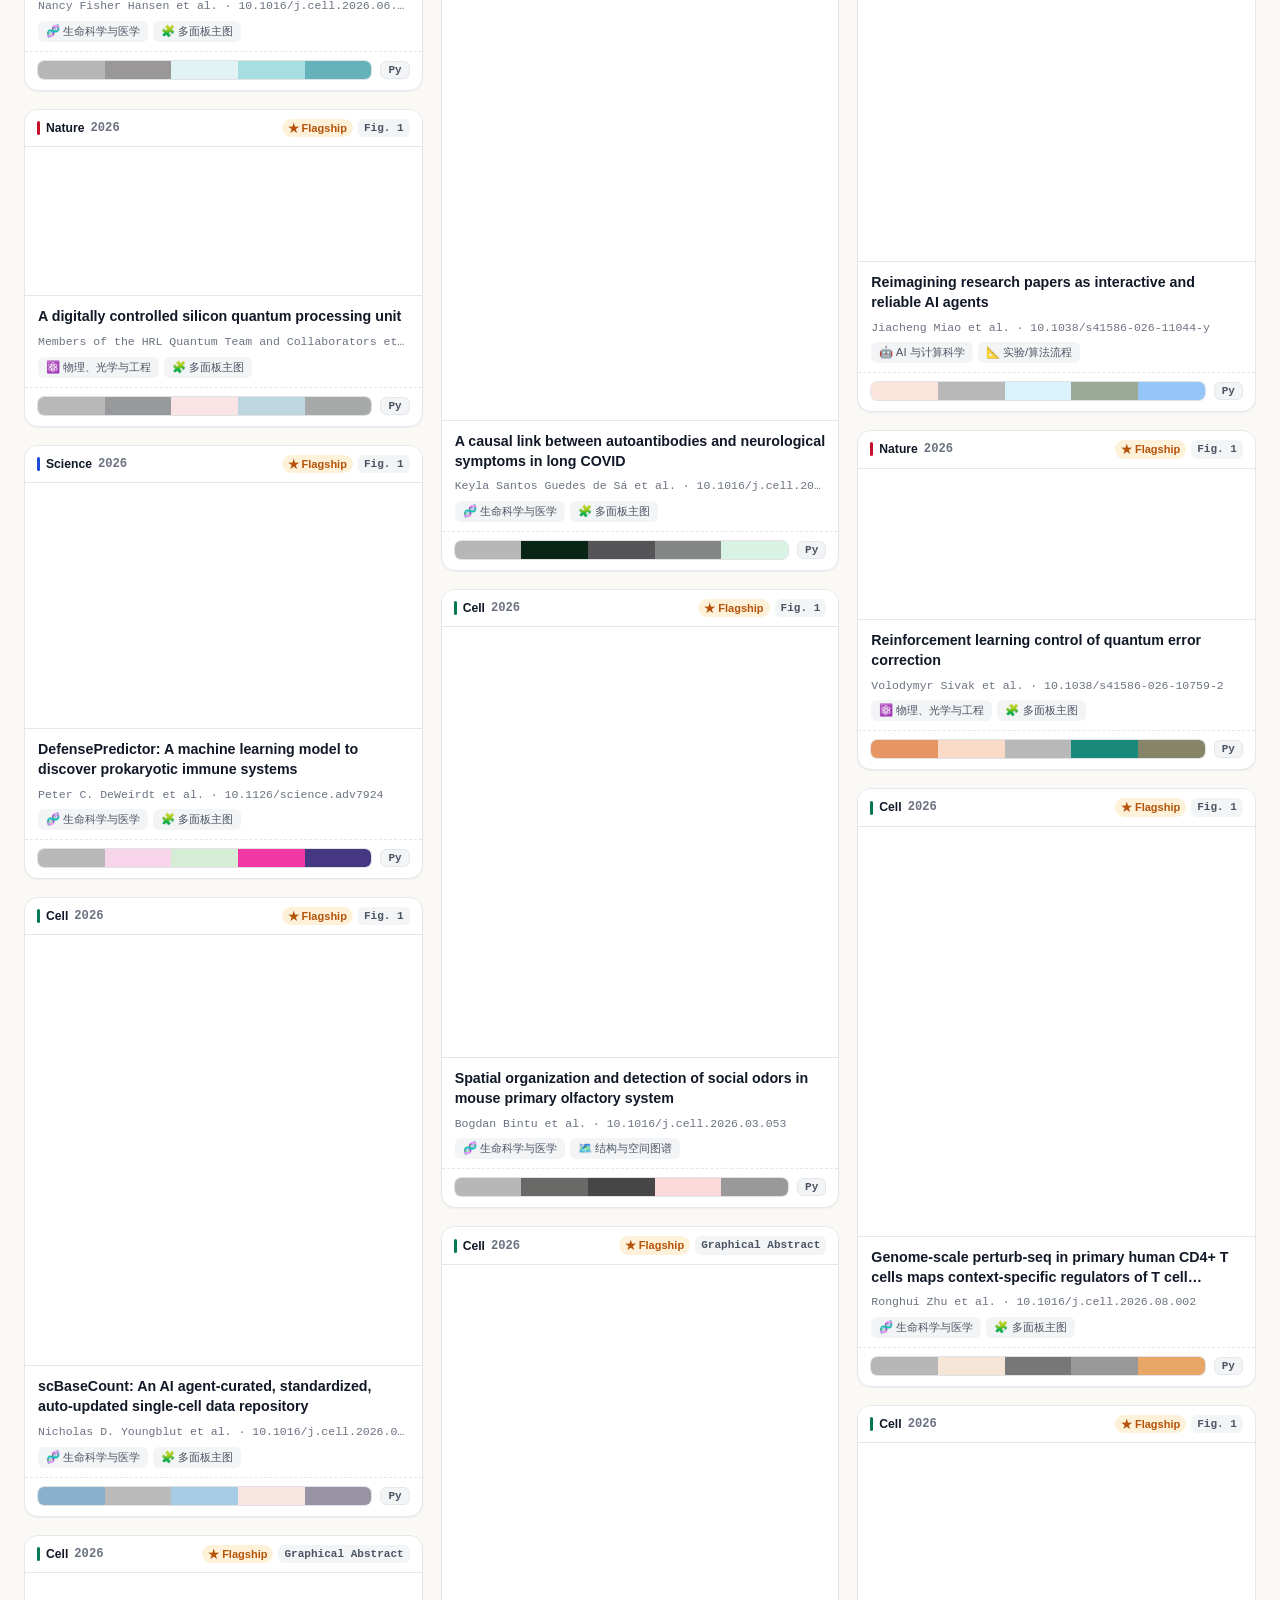
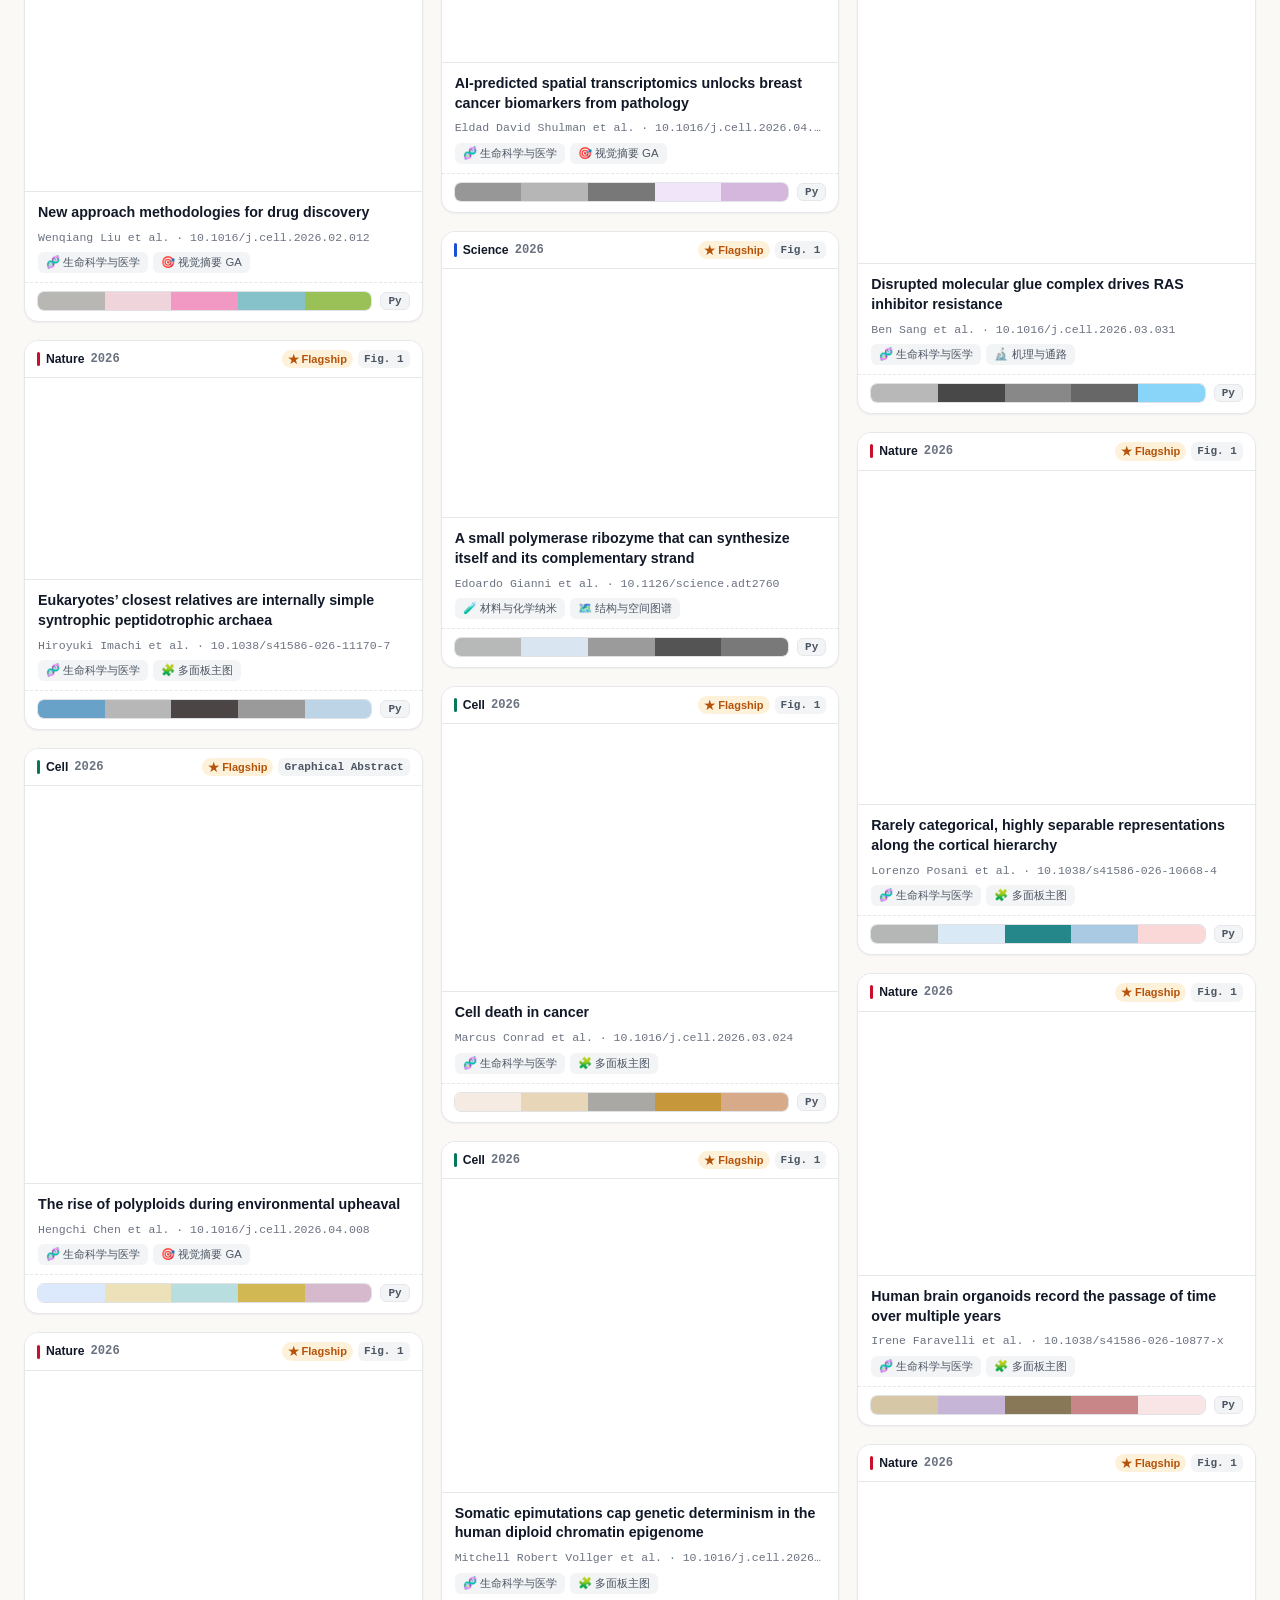
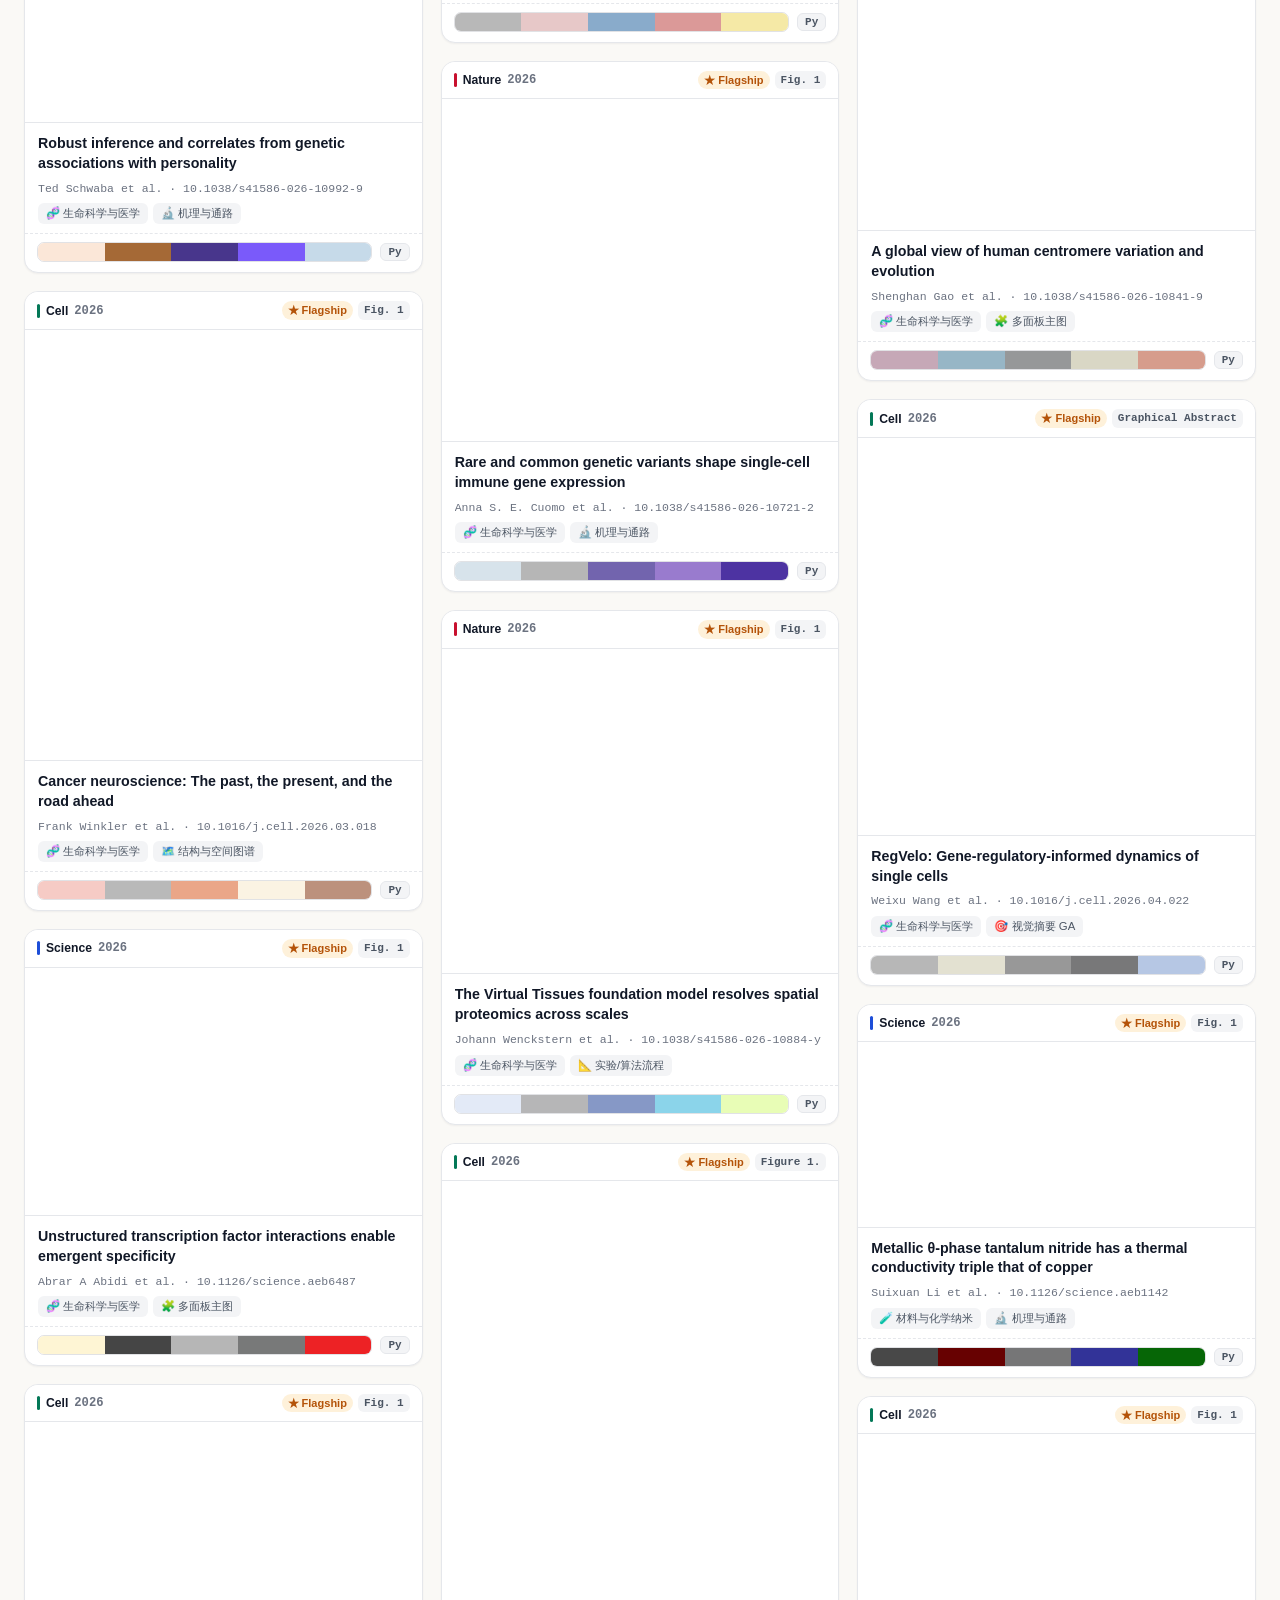
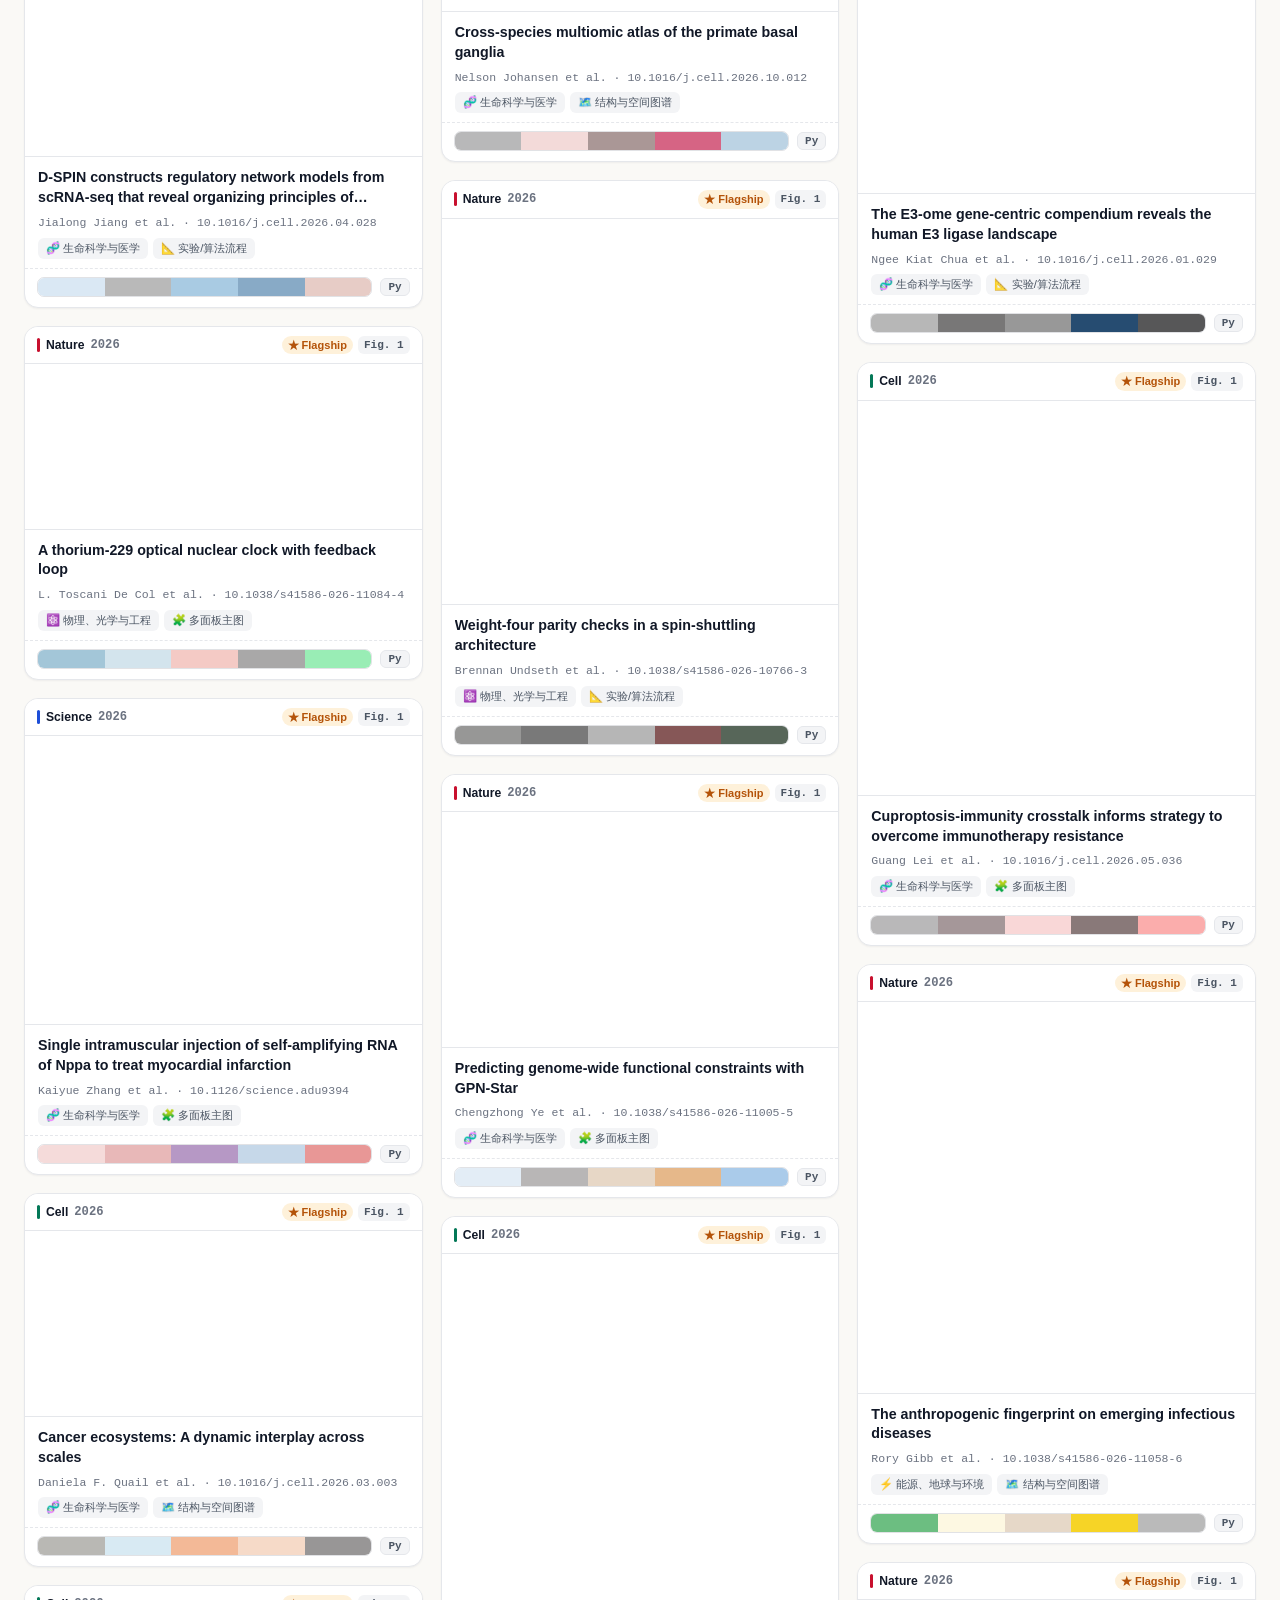
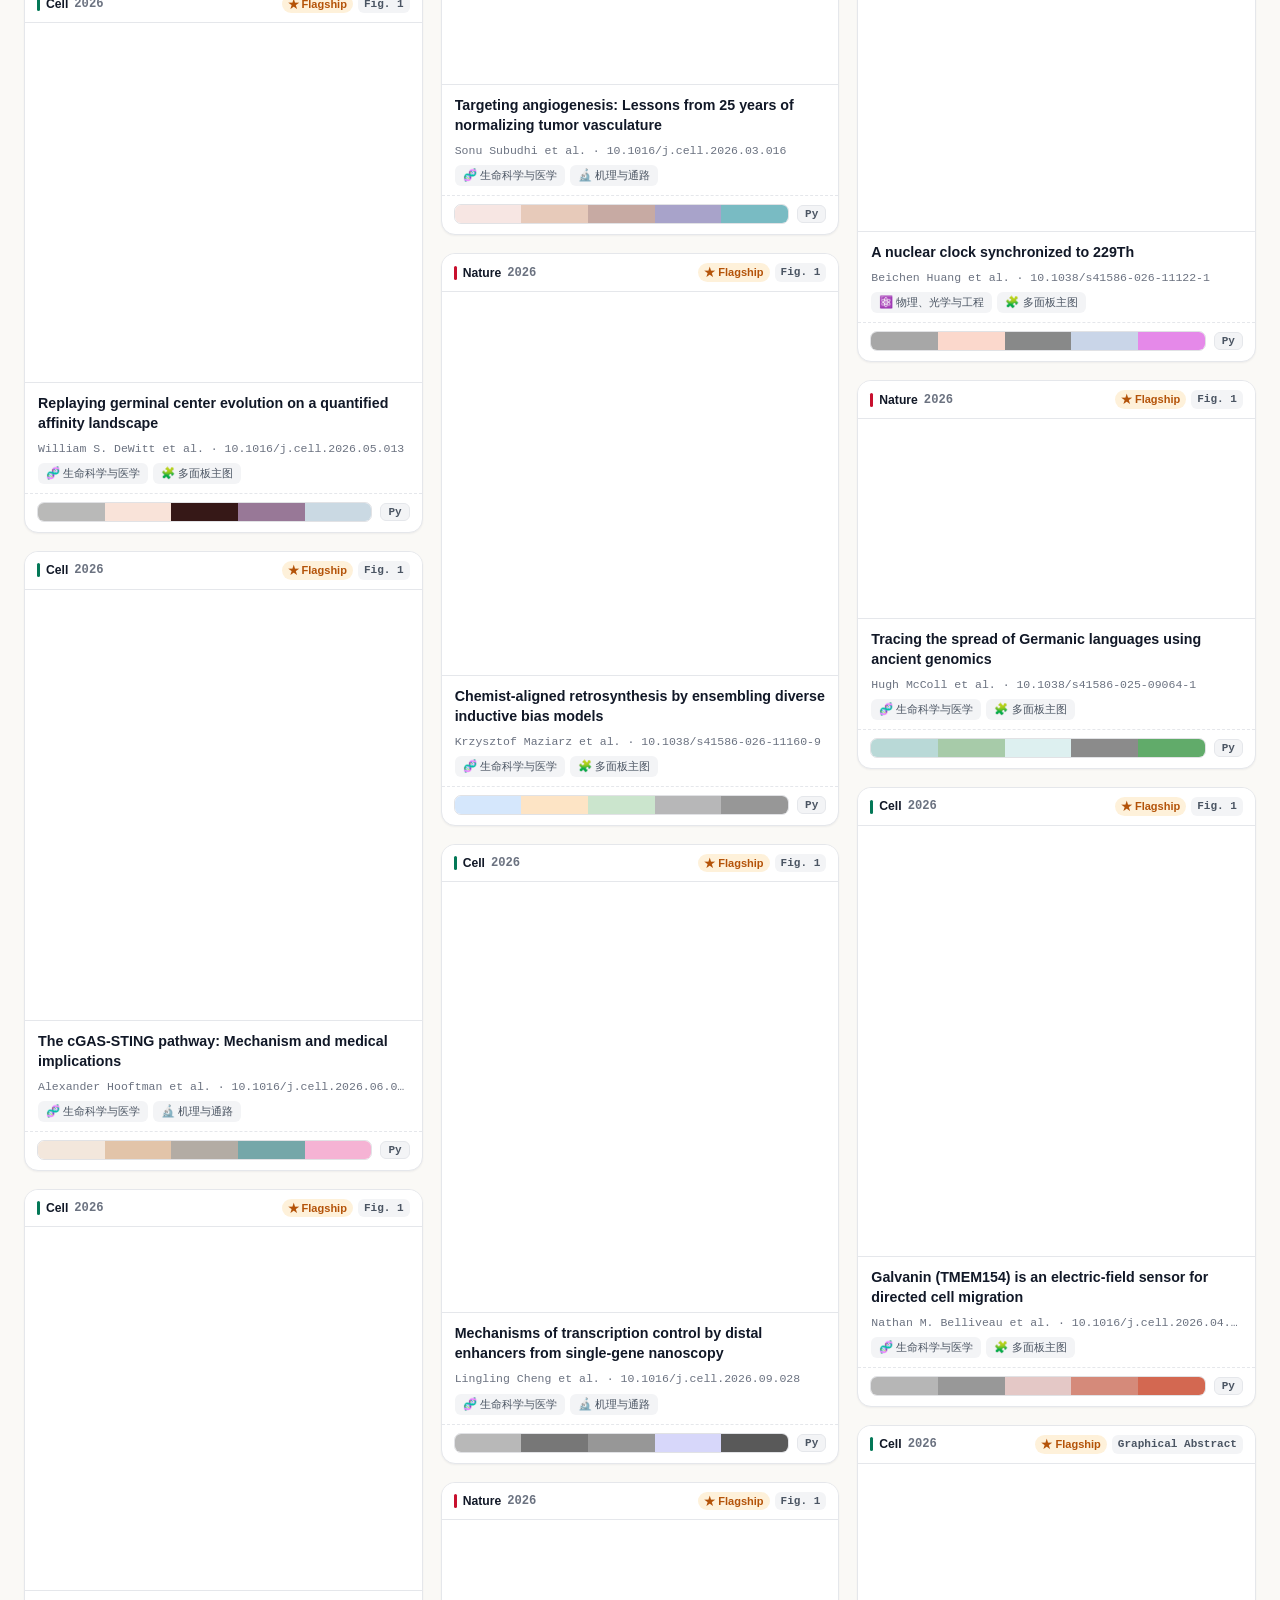
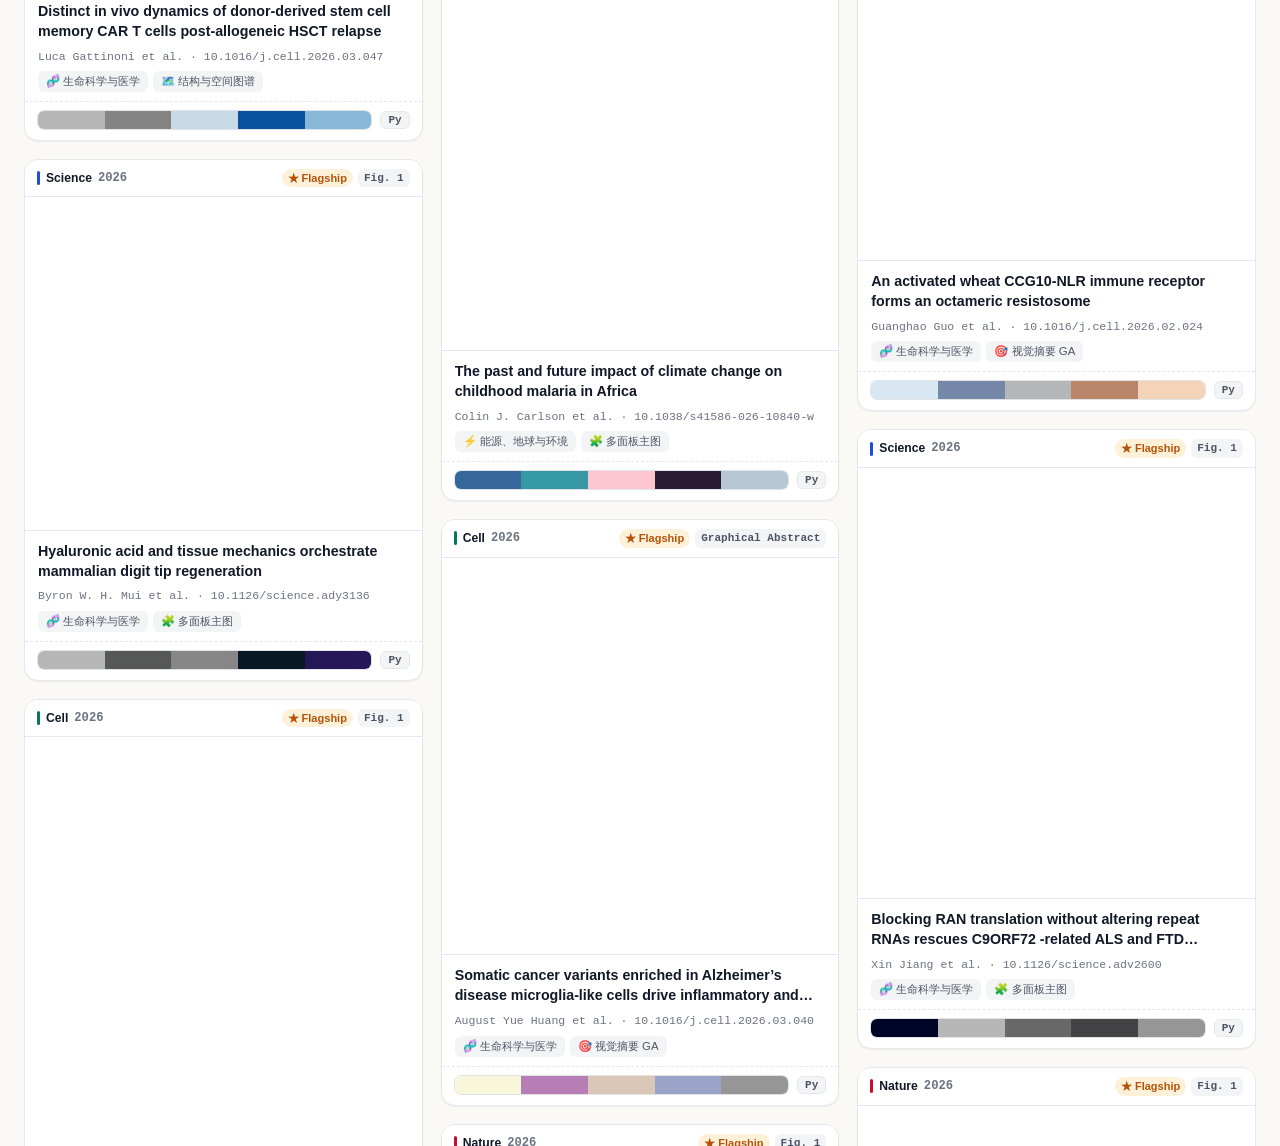
==== commit 49f29647: "feat: rebrand to CNS, update GitHub poster & logo, restore optimized top filter bar" ====
--- a/index.html
+++ b/index.html
@@ -3,186 +3,96 @@
 <head>
 <meta charset="UTF-8">
 <meta name="viewport" content="width=device-width, initial-scale=1.0">
-<title>NSC Paper Figure Gallery · Nature / Science / Cell 论文主图灵感画廊 (2024–2026 OA)</title>
-<meta name="description" content="全学科 Nature、Science、Cell 正刊及子刊最近三年（2024–2026）Open Access 论文主图（Figure 1 / Graphical Abstract）灵感画廊，支持左侧多维分面筛选、实测 5 色色卡提取与科研工作台式高效浏览。">
-<meta property="og:title" content="NSC Paper Figure Gallery · 顶刊论文主图灵感画廊">
-<meta property="og:description" content="全学科 Nature / Science / Cell 正刊及子刊 2024–2026 Open Access 论文主图与实测配色科研工作台。">
+<title>CNS Paper Figure Gallery · Cell / Nature / Science 论文主图灵感画廊 (2024–2026 OA)</title>
+<meta name="description" content="全学科 Cell、Nature、Science 正刊及子刊最近三年（2024–2026）Open Access 论文主图（Figure 1 / Graphical Abstract）灵感画廊，顶部多维快速筛选，支持实测 5 色色卡与科研绘图代码一键提取。">
+<meta property="og:title" content="CNS Paper Figure Gallery · 顶刊论文主图灵感画廊">
+<meta property="og:description" content="全学科 Cell / Nature / Science 正刊及子刊 2024–2026 Open Access 论文主图与实测配色画廊。">
 <meta property="og:type" content="website">
-<meta property="og:url" content="https://daydayup-xq.github.io/ncs-paper-figure-gallery/">
-<meta property="og:image" content="https://daydayup-xq.github.io/ncs-paper-figure-gallery/docs/banner.png">
-<link rel="canonical" href="https://daydayup-xq.github.io/ncs-paper-figure-gallery/">
+<meta property="og:url" content="https://daydayup-xq.github.io/cns-paper-figure-gallery/">
+<meta property="og:image" content="https://daydayup-xq.github.io/cns-paper-figure-gallery/docs/banner.png">
+<link rel="canonical" href="https://daydayup-xq.github.io/cns-paper-figure-gallery/">
 <link rel="icon" type="image/png" href="assets/favicon.png">
-<link rel="stylesheet" href="assets/style.css?v=20261126d">
+<link rel="stylesheet" href="assets/style.css?v=20261126e">
 </head>
 <body>
 
-<!-- Sticky Top App Bar -->
-<header class="topbar">
-  <div class="topbar-inner">
-    <div class="brand">
-      <img class="brand-logo" src="assets/logo.png" alt="NSC Paper Figure Gallery Logo" width="44" height="44">
+<!-- Compact Editorial Header -->
+<header class="hero-header">
+  <div class="hero-inner">
+    <div class="hero-left">
+      <a class="brand-link" href="./index.html" aria-label="CNS Paper Figure Gallery Home">
+        <img class="brand-logo" src="assets/logo.png" alt="CNS Paper Figure Gallery Logo" width="52" height="52">
+      </a>
       <div class="brand-text">
         <div class="brand-title-row">
-          <h1>NSC Paper Figure Gallery</h1>
+          <h1>CNS Paper Figure Gallery</h1>
           <span class="oa-pill">100% OA · 2024–2026</span>
-        </div>
-        <p class="repo-prompt">
-          <span data-i18n="tagline.short">Nature · Science · Cell 全学科论文主图与实测配色工作台</span>
-          <span class="sep-dot" aria-hidden="true">｜</span>
-          <a href="https://github.com/daydayup-xq/ncs-paper-figure-gallery" target="_blank" rel="noopener noreferrer" data-i18n="repo.star">觉得有用？欢迎去 GitHub 点个 Star ⭐</a>
-        </p>
-      </div>
-    </div>
-
-    <div class="topbar-search-group">
+          <a class="repo-star-link" href="https://github.com/daydayup-xq/cns-paper-figure-gallery" target="_blank" rel="noopener noreferrer" data-i18n="repo.star">觉得有用？欢迎点 Star ⭐</a>
+        </div>
+        <p class="tagline" data-i18n="tagline.short">Cell · Nature · Science 全学科论文主图与实测配色灵感库 (2024–2026 OA)</p>
+        <a class="partner-pill" href="https://xqai.top" target="_blank" rel="noopener noreferrer">
+          <span aria-hidden="true">🤝</span>
+          <span data-i18n="partner.pillText">赞助伙伴 · XQAI (xqai.top)：ChatGPT Plus / Pro 24h 自助充值（无需密码）↗</span>
+        </a>
+      </div>
+    </div>
+
+    <div class="hero-right">
+      <div class="topbar-actions">
+        <button id="palette-studio-btn" class="action-btn accent-btn" type="button" data-i18n="btn.paletteStudio">🎨 顶刊色卡库</button>
+        <button id="support-btn" class="action-btn support-btn" type="button" aria-haspopup="dialog" aria-controls="support-modal" data-i18n="btn.support">♡ 支持作者</button>
+        <button id="theme-toggle" class="action-btn icon-btn" type="button" title="切换深浅色 / Toggle Theme">🌙</button>
+        <button id="lang-toggle" class="action-btn" type="button" title="Switch language">中 / EN</button>
+        <a class="action-btn github-btn" href="https://github.com/daydayup-xq/cns-paper-figure-gallery" target="_blank" rel="noopener noreferrer" id="repo-link">
+          <svg viewBox="0 0 24 24" width="15" height="15" aria-hidden="true"><path fill="currentColor" d="M12 .75a11.25 11.25 0 0 0-3.56 21.92c.56.1.77-.24.77-.54v-2.1c-3.13.68-3.79-1.33-3.79-1.33-.51-1.3-1.25-1.65-1.25-1.65-1.02-.7.08-.69.08-.69 1.13.08 1.73 1.16 1.73 1.16 1.01 1.72 2.65 1.22 3.3.93.1-.73.39-1.22.72-1.5-2.5-.29-5.12-1.25-5.12-5.57 0-1.23.44-2.23 1.16-3.02-.12-.28-.5-1.43.11-2.98 0 0 .95-.3 3.09 1.15A10.77 10.77 0 0 1 12 6.15c.96 0 1.92.13 2.82.38 2.14-1.45 3.08-1.15 3.08-1.15.62 1.55.23 2.7.12 2.98.72.79 1.15 1.79 1.15 3.02 0 4.33-2.63 5.28-5.14 5.56.4.35.76 1.03.76 2.08v3.11c0 .3.2.65.78.54A11.25 11.25 0 0 0 12 .75Z"/></svg>
+          <span>GitHub</span>
+        </a>
+      </div>
+
+      <!-- Clickable C·N·S Quick-Filter Stat Pills -->
+      <div class="quick-stats" id="hero-stats" role="group" aria-label="Quick CNS publisher stats">
+        <button type="button" class="stat-pill stat-all active" data-quick-family="all">
+          <span data-i18n="quick.allStat">全部</span>&nbsp;<b id="stat-total">0</b>&nbsp;<span data-i18n="stat.total">主图</span>
+        </button>
+        <button type="button" class="stat-pill stat-cell" data-quick-family="cell">
+          <i class="dot-sm"></i><b id="stat-cell">0</b>&nbsp;Cell
+        </button>
+        <button type="button" class="stat-pill stat-nature" data-quick-family="nature">
+          <i class="dot-sm"></i><b id="stat-nature">0</b>&nbsp;Nature
+        </button>
+        <button type="button" class="stat-pill stat-science" data-quick-family="science">
+          <i class="dot-sm"></i><b id="stat-science">0</b>&nbsp;Science
+        </button>
+        <button type="button" class="stat-pill stat-flagship" data-quick-tier="flagship">
+          ★&nbsp;<b id="stat-flagship">0</b>&nbsp;<span data-i18n="stat.flagship">三大正刊</span>
+        </button>
+      </div>
+    </div>
+  </div>
+</header>
+
+<!-- Sticky Top Filter Console -->
+<div class="top-filter-console" id="top-filter-console">
+  <div class="console-inner">
+    <!-- Control Strip: Search + Journal Dropdown + Sort + Views + Collapse -->
+    <div class="console-controls">
       <div class="search-box">
         <svg viewBox="0 0 24 24" width="16" height="16" aria-hidden="true"><path fill="none" stroke="currentColor" stroke-width="2" stroke-linecap="round" d="M21 21l-4.3-4.3M11 19a8 8 0 1 1 0-16 8 8 0 0 1 0 16z"/></svg>
-        <input id="search" type="search" data-i18n-ph="search.ph" placeholder="搜论文标题、期刊、图注、作者或 DOI… (/)" autocomplete="off">
+        <input id="search" type="search" data-i18n-ph="search.ph" placeholder="搜论文标题、期刊、图注、作者或 DOI… (按 / 聚焦)" autocomplete="off">
         <kbd class="kbd-hint" title="Press / to search">/</kbd>
         <button id="clear-search" class="clear-btn" title="Clear" hidden>×</button>
       </div>
+
       <select id="journal-filter" class="select-ctrl journal-select" aria-label="Journal filter">
         <option value="all">全部期刊 / All Journals</option>
       </select>
-    </div>
-
-    <div class="topbar-actions">
-      <button id="palette-studio-btn" class="action-btn accent-btn" type="button" data-i18n="btn.paletteStudio">🎨 顶刊色卡库</button>
-      <button id="support-btn" class="action-btn support-btn" type="button" aria-haspopup="dialog" aria-controls="support-modal" data-i18n="btn.support">♡ 支持作者</button>
-      <button id="theme-toggle" class="action-btn icon-btn" type="button" title="切换深浅色 / Toggle Theme">🌙</button>
-      <button id="lang-toggle" class="action-btn" type="button" title="Switch language">中 / EN</button>
-      <a class="action-btn github-btn" href="https://github.com/daydayup-xq/ncs-paper-figure-gallery" target="_blank" rel="noopener noreferrer" id="repo-link">
-        <svg viewBox="0 0 24 24" width="15" height="15" aria-hidden="true"><path fill="currentColor" d="M12 .75a11.25 11.25 0 0 0-3.56 21.92c.56.1.77-.24.77-.54v-2.1c-3.13.68-3.79-1.33-3.79-1.33-.51-1.3-1.25-1.65-1.25-1.65-1.02-.7.08-.69.08-.69 1.13.08 1.73 1.16 1.73 1.16 1.01 1.72 2.65 1.22 3.3.93.1-.73.39-1.22.72-1.5-2.5-.29-5.12-1.25-5.12-5.57 0-1.23.44-2.23 1.16-3.02-.12-.28-.5-1.43.11-2.98 0 0 .95-.3 3.09 1.15A10.77 10.77 0 0 1 12 6.15c.96 0 1.92.13 2.82.38 2.14-1.45 3.08-1.15 3.08-1.15.62 1.55.23 2.7.12 2.98.72.79 1.15 1.79 1.15 3.02 0 4.33-2.63 5.28-5.14 5.56.4.35.76 1.03.76 2.08v3.11c0 .3.2.65.78.54A11.25 11.25 0 0 0 12 .75Z"/></svg>
-        <span>GitHub</span>
-      </a>
-    </div>
-  </div>
-</header>
-
-<!-- Interactive Wide Banner + 4-Card NSC Editorial Bento Strip -->
-<section class="masthead" aria-label="NSC Journal Portfolio Telemetry">
-  <div class="masthead-inner">
-    <div class="hero-banner-wrap">
-      <img src="docs/banner.png" alt="NSC Paper Figure Gallery — Nature · Cell · Science 正刊与子刊论文主图灵感画廊" class="hero-banner-img" width="2000" height="667">
-    </div>
-    <div class="bento-strip" id="hero-stats">
-      <button type="button" class="bento-card bento-all active" data-bento-family="all">
-        <div class="bento-top">
-          <span class="bento-eyebrow" data-i18n="bento.allLabel">全部 NSC 馆藏</span>
-          <span class="bento-badge" id="bento-journals-badge"><b id="stat-journals">68</b>&nbsp;<span data-i18n="bento.journals">本期刊</span></span>
-        </div>
-        <div class="bento-num-row">
-          <strong class="bento-num" id="stat-total">0</strong>
-          <span class="bento-unit" data-i18n="stat.total">张主图</span>
-        </div>
-        <div class="bento-sub">
-          <span class="bento-flagship-tag">★ <b id="stat-flagship">0</b>&nbsp;<span data-i18n="bento.flagshipCount">正刊首图</span></span>
-        </div>
-      </button>
-
-      <button type="button" class="bento-card bento-nature" data-bento-family="nature">
-        <div class="bento-top">
-          <span class="bento-eyebrow"><i class="dot-sm"></i>Nature Portfolio</span>
-          <span class="bento-arrow" aria-hidden="true">↗</span>
-        </div>
-        <div class="bento-num-row">
-          <strong class="bento-num" id="stat-nature">0</strong>
-          <span class="bento-unit" data-i18n="stat.total">张主图</span>
-        </div>
-        <div class="bento-sub" id="bento-nature-sub">Nature · 36 Sub-journals · Nat Commun</div>
-      </button>
-
-      <button type="button" class="bento-card bento-cell" data-bento-family="cell">
-        <div class="bento-top">
-          <span class="bento-eyebrow"><i class="dot-sm"></i>Cell Press</span>
-          <span class="bento-arrow" aria-hidden="true">↗</span>
-        </div>
-        <div class="bento-num-row">
-          <strong class="bento-num" id="stat-cell">0</strong>
-          <span class="bento-unit" data-i18n="stat.total">张主图</span>
-        </div>
-        <div class="bento-sub" id="bento-cell-sub">Cell · 21 Sub-journals · iScience</div>
-      </button>
-
-      <button type="button" class="bento-card bento-science" data-bento-family="science">
-        <div class="bento-top">
-          <span class="bento-eyebrow"><i class="dot-sm"></i>Science Family</span>
-          <span class="bento-arrow" aria-hidden="true">↗</span>
-        </div>
-        <div class="bento-num-row">
-          <strong class="bento-num" id="stat-science">0</strong>
-          <span class="bento-unit" data-i18n="stat.total">张主图</span>
-        </div>
-        <div class="bento-sub" id="bento-science-sub">Science · 4 Sub-journals · Sci Adv</div>
-      </button>
-    </div>
-  </div>
-</section>
-
-<!-- Mobile Drawer Backdrop -->
-<div id="drawer-backdrop" class="drawer-backdrop" hidden></div>
-
-<!-- 2-Column Editorial Workbench -->
-<div class="workbench">
-  <!-- Left Sticky Facet Sidebar -->
-  <aside id="facet-sidebar" class="facet-sidebar" aria-label="Filters">
-    <div class="sidebar-head">
-      <span class="sidebar-title" data-i18n="sidebar.title">🎛️ 多维筛选工作台</span>
-      <div class="sidebar-head-actions">
+
+      <div class="controls-meta">
+        <span id="result-count" class="result-count"></span>
         <button id="reset-top" class="reset-chip" type="button" hidden data-i18n="btn.reset">重置筛选</button>
-        <button id="drawer-close" class="drawer-close" type="button" aria-label="Close filters">×</button>
-      </div>
-    </div>
-
-    <div class="facet-group">
-      <div class="facet-label" data-i18n="fl.year">年份</div>
-      <div class="segmented-year" id="year-chips" role="group" aria-label="year filter"></div>
-    </div>
-
-    <div class="facet-group">
-      <div class="facet-label" data-i18n="fl.tier">期刊级别</div>
-      <div class="facet-list" id="tier-chips" role="group" aria-label="tier filter"></div>
-    </div>
-
-    <div class="facet-group">
-      <div class="facet-label" data-i18n="fl.family">出版体系</div>
-      <div class="chips family-grid" id="family-chips" role="group" aria-label="family filter"></div>
-    </div>
-
-    <div class="facet-group">
-      <div class="facet-label" data-i18n="fl.discipline">学科方向</div>
-      <div class="facet-list" id="discipline-chips" role="group" aria-label="discipline filter"></div>
-    </div>
-
-    <div class="facet-group">
-      <div class="facet-label" data-i18n="fl.pattern">主图类型</div>
-      <div class="facet-list" id="pattern-chips" role="group" aria-label="pattern filter"></div>
-    </div>
-
-    <!-- Sponsor Partner Card in Sidebar -->
-    <a class="partner-cta sidebar-partner" href="https://xqai.top" target="_blank" rel="noopener noreferrer">
-      <div class="pc-head">
-        <span class="pc-badge" data-i18n="partner.badge">🤝 赞助伙伴 · Sponsor</span>
-        <span class="pc-go">xqai.top ↗</span>
-      </div>
-      <strong class="pc-brand">XQAI · AI 会员自助充值中心</strong>
-      <p class="pc-s" data-i18n="partner.sub">ChatGPT Plus / Pro 24h 全自动自助充值（无需账号密码，安全防封）· 科研绘图与论文润色拍档</p>
-    </a>
-  </aside>
-
-  <!-- Right Studio Canvas -->
-  <main class="studio-main">
-    <div class="canvas-toolbar">
-      <div class="toolbar-left">
-        <button id="mobile-filter-btn" class="action-btn mobile-filter-btn" type="button">
-          <span data-i18n="sidebar.mobileBtn">🎛️ 筛选</span>
-          <span id="mobile-filter-badge" class="filter-badge" hidden>0</span>
-        </button>
-        <span id="result-count" class="result-count"></span>
-        <div id="active-filter-tags" class="active-filter-tags"></div>
-      </div>
-
-      <div class="toolbar-right">
+      </div>
+
+      <div class="controls-right">
         <div class="sort-wrap">
           <label for="sort" data-i18n="sort.label">排序</label>
           <select id="sort" class="select-ctrl">
@@ -202,28 +112,66 @@
         <button id="density-toggle" class="density-btn" type="button" title="Toggle layout">
           <span id="density-label" data-i18n="layout.masonry">瀑布流</span>
         </button>
-      </div>
-    </div>
-
-    <div id="gallery" class="masonry" aria-live="polite"></div>
-    <div id="sentinel" class="sentinel" hidden>
-      <span class="spinner"></span>
-      <span data-i18n="loading">正在加载更多主图…</span>
-    </div>
-    <div id="end-hint" class="end-hint" hidden></div>
-    <div id="empty" class="empty-state" hidden>
-      <div class="empty-emoji">🔬</div>
-      <p data-i18n="empty.text">当前筛选条件下暂无匹配主图，试试放宽年份或切换学科方向。</p>
-      <button id="reset-all" class="primary-btn" type="button" data-i18n="empty.reset">重置全部筛选</button>
-    </div>
-  </main>
+
+        <button id="toggle-filters-btn" class="collapse-btn" type="button" aria-expanded="true" aria-controls="filter-matrix" data-i18n="btn.collapseFilters">收起筛选 ▲</button>
+      </div>
+    </div>
+
+    <!-- Quick Research Topic Shortcuts -->
+    <div class="topic-row" id="topic-row">
+      <span class="topic-label" data-i18n="quick.topicsLabel">热门主题</span>
+      <div class="topic-chips" id="topic-chips">
+        <button type="button" class="topic-chip" data-topic="CRISPR">CRISPR</button>
+        <button type="button" class="topic-chip" data-topic="single-cell">Single-cell</button>
+        <button type="button" class="topic-chip" data-topic="perovskite">Perovskite</button>
+        <button type="button" class="topic-chip" data-topic="diffusion">Diffusion</button>
+        <button type="button" class="topic-chip" data-topic="cryo-EM">Cryo-EM</button>
+        <button type="button" class="topic-chip" data-topic="quantum">Quantum</button>
+      </div>
+      <div id="active-filter-tags" class="active-filter-tags"></div>
+    </div>
+
+    <!-- Collapsible 2-Row Filter Matrix -->
+    <div class="filter-matrix" id="filter-matrix">
+      <div class="filter-row">
+        <span class="filter-label" data-i18n="fl.family">出版体系</span>
+        <div class="chips" id="family-chips" role="group" aria-label="family filter"></div>
+        <span class="filter-label sep" data-i18n="fl.tier">期刊级别</span>
+        <div class="chips" id="tier-chips" role="group" aria-label="tier filter"></div>
+        <span class="filter-label sep" data-i18n="fl.year">年份</span>
+        <div class="chips" id="year-chips" role="group" aria-label="year filter"></div>
+      </div>
+
+      <div class="filter-row">
+        <span class="filter-label" data-i18n="fl.discipline">学科方向</span>
+        <div class="chips" id="discipline-chips" role="group" aria-label="discipline filter"></div>
+        <span class="filter-label sep" data-i18n="fl.pattern">主图类型</span>
+        <div class="chips" id="pattern-chips" role="group" aria-label="pattern filter"></div>
+      </div>
+    </div>
+  </div>
 </div>
+
+<!-- Full-Width Gallery Canvas -->
+<main class="container">
+  <div id="gallery" class="masonry" aria-live="polite"></div>
+  <div id="sentinel" class="sentinel" hidden>
+    <span class="spinner"></span>
+    <span data-i18n="loading">正在加载更多主图…</span>
+  </div>
+  <div id="end-hint" class="end-hint" hidden></div>
+  <div id="empty" class="empty-state" hidden>
+    <div class="empty-emoji">🔬</div>
+    <p data-i18n="empty.text">当前筛选条件下暂无匹配主图，试试放宽年份或切换学科方向。</p>
+    <button id="reset-all" class="primary-btn" type="button" data-i18n="empty.reset">重置全部筛选</button>
+  </div>
+</main>
 
 <footer class="site-footer">
   <div class="footer-inner">
     <section>
-      <h3 data-i18n="footer.about.h">关于 NSC Paper Figure Gallery</h3>
-      <p data-i18n="footer.about.p">本项目面向全学科科研人员，自动收录 Nature、Science、Cell 正刊及其核心子刊最近三年（2024–2026）Open Access 论文的 Figure 1 与 Graphical Abstract，提供跨学科浏览、构图类型检索与实测色板提取。所有图像均直接引用出版商或 PMC Open Access 官方 CDN 并完整标注 DOI、PMCID 与作者署名。</p>
+      <h3 data-i18n="footer.about.h">关于 CNS Paper Figure Gallery</h3>
+      <p data-i18n="footer.about.p">本项目面向全学科科研人员，自动收录 Cell、Nature、Science 正刊及其核心子刊最近三年（2024–2026）Open Access 论文的 Figure 1 与 Graphical Abstract，提供跨学科浏览、构图类型检索与实测色板提取。所有图像均直接引用出版商或 PMC Open Access 官方 CDN 并完整标注 DOI、PMCID 与作者署名。</p>
       <p class="footer-meta-line">
         <span data-i18n="footer.updated">数据更新时间：</span><span id="footer-updated">—</span>
         <span> · </span>
@@ -314,7 +262,7 @@
   <div class="modal-dialog" role="dialog" aria-modal="true" aria-labelledby="pm-title">
     <div class="modal-head">
       <div>
-        <h2 id="pm-title" data-i18n="pm.title">🎨 NSC 顶刊色卡灵感库</h2>
+        <h2 id="pm-title" data-i18n="pm.title">🎨 CNS 顶刊色卡灵感库</h2>
         <p class="modal-sub" data-i18n="pm.sub">按当前筛选结果实时汇总高频顶刊配色，一键复制可用于 matplotlib / ggplot2 / Illustrator。</p>
       </div>
       <button id="pm-close" class="lightbox-close static-close" type="button" aria-label="Close">×</button>
@@ -330,12 +278,12 @@
     <button id="sm-close" class="lightbox-close" type="button" aria-label="Close">×</button>
     <div class="sm-body">
       <h2 id="sm-title" data-i18n="support.heading">请作者喝杯咖啡 ☕</h2>
-      <p class="sm-desc" data-i18n="support.desc">如果这个画廊帮你找到了论文配图与配色灵感，欢迎微信扫码赞赏支持，帮助我持续整理主图、更新数据和维护工具。</p>
+      <p class="sm-desc" data-i18n="support.desc">如果这个画廊帮你找到了 Cell / Nature / Science 论文配图与配色灵感，欢迎微信扫码赞赏支持，帮助我持续整理主图、更新数据和维护工具。</p>
       <a class="sm-qr-link" href="assets/wechat-pay.jpg" target="_blank" rel="noopener noreferrer" title="WeChat Pay QR Code">
         <img src="assets/wechat-pay.jpg" alt="作者提供的微信收款码 / WeChat Pay QR Code" class="sm-qr-img" loading="lazy">
       </a>
       <p class="sm-links">
-        <a href="assets/wechat-pay.jpg" download="NSC-Gallery-WeChat-Pay.jpg" data-i18n="support.saveQr">保存收款码</a>
+        <a href="assets/wechat-pay.jpg" download="CNS-Gallery-WeChat-Pay.jpg" data-i18n="support.saveQr">保存收款码</a>
         <span aria-hidden="true">·</span>
         <a href="support.html" data-i18n="support.openPage">打开完整支持页面 ↗</a>
       </p>
@@ -353,8 +301,8 @@
 
 <div id="toast" class="toast" hidden></div>
 
-<script src="assets/i18n.js?v=20261126b"></script>
-<script src="assets/figures.js?v=20261126b"></script>
-<script src="assets/app.js?v=20261126b"></script>
+<script src="assets/i18n.js?v=20261126e"></script>
+<script src="assets/figures.js?v=20261126e"></script>
+<script src="assets/app.js?v=20261126e"></script>
 </body>
 </html>
--- a/assets/style.css
+++ b/assets/style.css
@@ -6,16 +6,16 @@
   --text: #111827;
   --muted: #4b5563;
   --soft: #6b7280;
-  --accent: #1d4ed8;
-  --accent-soft: rgba(29, 78, 216, 0.09);
+  --accent: #0f766e;
+  --accent-soft: rgba(15, 118, 110, 0.1);
+  --cell: #047857;
+  --cell-bg: rgba(4, 120, 87, 0.1);
   --nature: #c8102e;
-  --nature-bg: rgba(200, 16, 46, 0.09);
+  --nature-bg: rgba(200, 16, 46, 0.1);
   --science: #1d4ed8;
-  --science-bg: rgba(29, 78, 216, 0.09);
-  --cell: #047857;
-  --cell-bg: rgba(4, 120, 87, 0.09);
+  --science-bg: rgba(29, 78, 216, 0.1);
   --gold: #b45309;
-  --gold-bg: rgba(245, 158, 11, 0.14);
+  --gold-bg: rgba(245, 158, 11, 0.15);
   --shadow-sm: 0 1px 2px rgba(15, 23, 42, 0.05);
   --shadow-md: 0 10px 26px rgba(15, 23, 42, 0.09);
   --radius: 14px;
@@ -32,11 +32,11 @@
   --text: #f1f5f9;
   --muted: #cbd5e1;
   --soft: #94a3b8;
-  --accent: #60a5fa;
-  --accent-soft: rgba(96, 165, 250, 0.14);
+  --accent: #2dd4bf;
+  --accent-soft: rgba(45, 212, 191, 0.14);
+  --cell-bg: rgba(16, 185, 129, 0.22);
   --nature-bg: rgba(200, 16, 46, 0.22);
   --science-bg: rgba(59, 130, 246, 0.22);
-  --cell-bg: rgba(16, 185, 129, 0.2);
   --gold: #fbbf24;
   --gold-bg: rgba(251, 191, 36, 0.16);
   --shadow-sm: 0 1px 3px rgba(0, 0, 0, 0.35);
@@ -55,42 +55,46 @@
 }
 a { color: inherit; text-decoration: none; }
 
-/* Top Sticky App Navbar */
-.topbar {
-  position: sticky;
-  top: 0;
-  z-index: 45;
-  background: color-mix(in srgb, var(--surface) 92%, transparent);
-  backdrop-filter: blur(14px);
+/* Compact Editorial Header */
+.hero-header {
+  background: linear-gradient(135deg, var(--surface) 0%, color-mix(in srgb, var(--cell) 4%, var(--surface)) 100%);
   border-bottom: 1px solid var(--border);
-  padding: 10px 24px;
-}
-.topbar-inner {
-  max-width: 1560px;
+  padding: 14px 24px 12px;
+}
+.hero-inner {
+  max-width: 1520px;
   margin: 0 auto;
   display: flex;
-  align-items: center;
   justify-content: space-between;
-  gap: 16px;
-  flex-wrap: wrap;
-}
-.brand {
-  display: flex;
-  align-items: center;
-  gap: 11px;
+  align-items: center;
+  gap: 18px;
+  flex-wrap: wrap;
+}
+.hero-left {
+  display: flex;
+  align-items: center;
+  gap: 14px;
   min-width: 0;
 }
+.brand-link {
+  display: inline-flex;
+  flex-shrink: 0;
+}
 .brand-logo {
-  width: 44px;
-  height: 44px;
-  border-radius: 10px;
-  border: 1px solid var(--border);
-  background: #f7f5f1;
+  width: 52px;
+  height: 52px;
+  border-radius: 12px;
+  border: 1px solid var(--border);
+  background: #ffffff;
   object-fit: cover;
-  flex-shrink: 0;
   box-shadow: var(--shadow-sm);
 }
-
+.brand-text {
+  display: flex;
+  flex-direction: column;
+  gap: 3px;
+  min-width: 0;
+}
 .brand-title-row {
   display: flex;
   align-items: center;
@@ -100,10 +104,10 @@
 .brand-text h1 {
   margin: 0;
   font-family: var(--font-serif);
-  font-size: 1.28rem;
+  font-size: 1.48rem;
   font-weight: 800;
   letter-spacing: -0.02em;
-  line-height: 1.2;
+  line-height: 1.15;
 }
 .oa-pill {
   font-family: var(--font-mono);
@@ -115,28 +119,152 @@
   color: var(--cell);
 }
 [data-theme="dark"] .oa-pill { color: #34d399; }
-
-.repo-prompt {
-  margin: 2px 0 0;
+.repo-star-link {
+  font-size: 0.78rem;
+  font-weight: 600;
+  color: var(--accent);
+}
+.repo-star-link:hover { text-decoration: underline; }
+
+.tagline {
+  margin: 0;
+  font-size: 0.85rem;
+  color: var(--muted);
+}
+.partner-pill {
+  display: inline-flex;
+  align-items: center;
+  gap: 6px;
+  width: fit-content;
+  margin-top: 2px;
+  padding: 3px 10px;
+  border-radius: 999px;
+  background: var(--surface-2);
+  border: 1px solid var(--border);
   font-size: 0.76rem;
-  color: var(--soft);
-  display: flex;
-  align-items: center;
-  gap: 6px;
-  flex-wrap: wrap;
-}
-.repo-prompt a:hover { color: var(--accent); text-decoration: underline; }
-
-.topbar-search-group {
-  display: flex;
-  align-items: center;
+  font-weight: 600;
+  color: var(--muted);
+  transition: border-color 0.14s, color 0.14s;
+}
+.partner-pill:hover {
+  border-color: var(--accent);
+  color: var(--accent);
+}
+
+.hero-right {
+  display: flex;
+  flex-direction: column;
+  align-items: flex-end;
+  gap: 9px;
+}
+.topbar-actions {
+  display: flex;
+  align-items: center;
+  gap: 7px;
+  flex-wrap: wrap;
+}
+.action-btn {
+  display: inline-flex;
+  align-items: center;
+  gap: 5px;
+  padding: 6px 11px;
+  border-radius: 9px;
+  border: 1px solid var(--border);
+  background: var(--surface);
+  color: var(--text);
+  font-size: 0.81rem;
+  font-weight: 600;
+  cursor: pointer;
+  transition: transform 0.12s, border-color 0.15s, background 0.15s;
+}
+.action-btn:hover { border-color: var(--accent); transform: translateY(-1px); }
+.icon-btn { padding: 6px 10px; }
+.accent-btn {
+  background: var(--accent-soft);
+  border-color: color-mix(in srgb, var(--accent) 30%, transparent);
+  color: var(--accent);
+}
+.support-btn {
+  background: rgba(225, 29, 72, 0.08);
+  border-color: rgba(225, 29, 72, 0.28);
+  color: #be123c;
+}
+.support-btn:hover {
+  border-color: #e11d48;
+  background: rgba(225, 29, 72, 0.14);
+}
+[data-theme="dark"] .support-btn {
+  background: rgba(244, 63, 94, 0.14);
+  border-color: rgba(244, 63, 94, 0.34);
+  color: #fda4af;
+}
+
+/* Clickable C-N-S Quick-Filter Stat Pills */
+.quick-stats {
+  display: flex;
+  gap: 7px;
+  flex-wrap: wrap;
+  justify-content: flex-end;
+}
+.stat-pill {
+  display: inline-flex;
+  align-items: center;
+  gap: 5px;
+  padding: 4px 10px;
+  border-radius: 999px;
+  background: var(--surface);
+  border: 1px solid var(--border);
+  font-size: 0.78rem;
+  color: var(--muted);
+  cursor: pointer;
+  transition: border-color 0.14s, background 0.14s, transform 0.12s;
+}
+.stat-pill:hover { border-color: var(--accent); transform: translateY(-1px); }
+.stat-pill .dot-sm { width: 8px; height: 8px; border-radius: 50%; display: inline-block; }
+.stat-cell .dot-sm { background: var(--cell); }
+.stat-nature .dot-sm { background: var(--nature); }
+.stat-science .dot-sm { background: var(--science); }
+.stat-flagship { background: var(--gold-bg); border-color: rgba(245, 158, 11, 0.35); color: var(--gold); }
+.stat-pill.active.stat-all { background: var(--text); border-color: var(--text); color: var(--surface); }
+.stat-pill.active.stat-cell { background: var(--cell); border-color: var(--cell); color: #fff; }
+.stat-pill.active.stat-cell .dot-sm { background: #fff; }
+.stat-pill.active.stat-nature { background: var(--nature); border-color: var(--nature); color: #fff; }
+.stat-pill.active.stat-nature .dot-sm { background: #fff; }
+.stat-pill.active.stat-science { background: var(--science); border-color: var(--science); color: #fff; }
+.stat-pill.active.stat-science .dot-sm { background: #fff; }
+.stat-pill.active.stat-flagship { background: #d97706; border-color: #d97706; color: #fff; }
+
+@media (max-width: 960px) {
+  .hero-right { align-items: flex-start; width: 100%; }
+  .quick-stats { justify-content: flex-start; }
+}
+
+/* Sticky Top Filter Console */
+.top-filter-console {
+  position: sticky;
+  top: 0;
+  z-index: 45;
+  background: color-mix(in srgb, var(--surface) 94%, transparent);
+  backdrop-filter: blur(14px);
+  border-bottom: 1px solid var(--border);
+  padding: 10px 24px;
+}
+.console-inner {
+  max-width: 1520px;
+  margin: 0 auto;
+  display: flex;
+  flex-direction: column;
   gap: 8px;
-  flex: 1 1 360px;
-  max-width: 580px;
+}
+.console-controls {
+  display: flex;
+  align-items: center;
+  gap: 10px;
+  flex-wrap: wrap;
 }
 .search-box {
   position: relative;
-  flex: 1 1 220px;
+  flex: 1 1 260px;
   display: flex;
   align-items: center;
   background: var(--surface-2);
@@ -155,13 +283,13 @@
   border: 0;
   background: transparent;
   padding: 8px 8px;
-  font-size: 0.86rem;
+  font-size: 0.87rem;
   color: var(--text);
   outline: none;
 }
 .kbd-hint {
   font-family: var(--font-mono);
-  font-size: 0.7rem;
+  font-size: 0.69rem;
   padding: 1px 6px;
   border-radius: 5px;
   border: 1px solid var(--border);
@@ -177,360 +305,182 @@
   cursor: pointer;
   padding: 0 4px;
 }
-.journal-select {
-  max-width: 185px;
-}
-
-.topbar-actions {
-  display: flex;
-  align-items: center;
-  gap: 7px;
-  flex-wrap: wrap;
-}
-.action-btn {
+.journal-select { max-width: 195px; }
+
+.controls-meta {
+  display: flex;
+  align-items: center;
+  gap: 8px;
+}
+.result-count {
+  font-size: 0.82rem;
+  font-weight: 700;
+  color: var(--muted);
+  white-space: nowrap;
+}
+.controls-right {
+  display: flex;
+  align-items: center;
+  gap: 8px;
+  flex-wrap: wrap;
+  margin-left: auto;
+}
+.sort-wrap {
+  display: flex;
+  align-items: center;
+  gap: 6px;
+  font-size: 0.8rem;
+  color: var(--soft);
+}
+.select-ctrl, .collapse-btn, .reset-chip {
+  padding: 6px 10px;
+  border-radius: 8px;
+  border: 1px solid var(--border);
+  background: var(--surface);
+  color: var(--text);
+  font-size: 0.8rem;
+  font-weight: 600;
+  cursor: pointer;
+}
+.collapse-btn {
+  background: var(--surface-2);
+  color: var(--muted);
+}
+.collapse-btn:hover { border-color: var(--accent); color: var(--accent); }
+
+.reset-chip {
+  background: var(--nature-bg);
+  color: var(--nature);
+  border-color: rgba(200, 16, 46, 0.25);
+  padding: 4px 9px;
+  font-size: 0.75rem;
+}
+[data-theme="dark"] .reset-chip { color: #fb7185; }
+
+/* 3-Mode Segmented View Switcher */
+.view-switch {
   display: inline-flex;
-  align-items: center;
-  gap: 5px;
-  padding: 7px 11px;
+  padding: 3px;
   border-radius: 9px;
-  border: 1px solid var(--border);
-  background: var(--surface);
-  color: var(--text);
-  font-size: 0.82rem;
-  font-weight: 600;
-  cursor: pointer;
-  transition: transform 0.12s, border-color 0.15s, background 0.15s;
-}
-.action-btn:hover { border-color: var(--accent); transform: translateY(-1px); }
-.icon-btn { padding: 7px 10px; }
-.accent-btn {
-  background: var(--accent-soft);
-  border-color: rgba(29, 78, 216, 0.24);
-  color: var(--accent);
-}
-.support-btn {
-  background: rgba(225, 29, 72, 0.08);
-  border-color: rgba(225, 29, 72, 0.28);
-  color: #be123c;
-}
-.support-btn:hover {
-  border-color: #e11d48;
-  background: rgba(225, 29, 72, 0.14);
-}
-[data-theme="dark"] .support-btn {
-  background: rgba(244, 63, 94, 0.14);
-  border-color: rgba(244, 63, 94, 0.34);
-  color: #fda4af;
-}
-
-/* Wide Hero Banner + 4-Card Editorial Bento Strip */
-.masthead {
-  padding: 16px 24px 6px;
-}
-.masthead-inner {
-  max-width: 1560px;
-  margin: 0 auto;
-}
-.hero-banner-wrap {
-  max-width: 1140px;
-  margin: 0 auto 14px;
-  border-radius: 16px;
-  overflow: hidden;
-  border: 1px solid var(--border);
-  box-shadow: var(--shadow-sm);
-  background: #f4f6f4;
-}
-.hero-banner-img {
-  display: block;
-  width: 100%;
-  height: auto;
-}
-.bento-strip {
-  display: grid;
-  grid-template-columns: repeat(4, minmax(0, 1fr));
-  gap: 12px;
-}
-@media (max-width: 960px) {
-  .bento-strip { grid-template-columns: repeat(2, minmax(0, 1fr)); }
-}
-@media (max-width: 540px) {
-  .bento-strip { grid-template-columns: 1fr; }
-}
-
-.bento-card {
-  position: relative;
-  text-align: left;
-  padding: 13px 16px;
-  border-radius: 13px;
-  border: 1px solid var(--border);
+  background: var(--surface-2);
+  border: 1px solid var(--border);
+  gap: 2px;
+}
+.view-tab {
+  padding: 4px 10px;
+  border: 0;
+  border-radius: 6px;
+  background: transparent;
+  color: var(--muted);
+  font-size: 0.77rem;
+  font-weight: 600;
+  cursor: pointer;
+}
+.view-tab.active {
   background: var(--surface);
   color: var(--text);
   box-shadow: var(--shadow-sm);
-  cursor: pointer;
-  display: flex;
-  flex-direction: column;
-  gap: 4px;
-  transition: transform 0.14s ease, border-color 0.15s ease, box-shadow 0.15s ease;
-  border-top: 3px solid var(--border);
-}
-.bento-card:hover {
-  transform: translateY(-2px);
-  box-shadow: var(--shadow-md);
-}
-.bento-all { border-top-color: var(--text); }
-.bento-nature { border-top-color: var(--nature); }
-.bento-cell { border-top-color: var(--cell); }
-.bento-science { border-top-color: var(--science); }
-
-.bento-card.active.bento-all {
-  border-color: var(--text);
-  background: color-mix(in srgb, var(--text) 4%, var(--surface));
-}
-.bento-card.active.bento-nature {
-  border-color: var(--nature);
-  background: color-mix(in srgb, var(--nature) 6%, var(--surface));
-}
-.bento-card.active.bento-cell {
-  border-color: var(--cell);
-  background: color-mix(in srgb, var(--cell) 6%, var(--surface));
-}
-.bento-card.active.bento-science {
-  border-color: var(--science);
-  background: color-mix(in srgb, var(--science) 6%, var(--surface));
-}
-
-.bento-top {
-  display: flex;
-  align-items: center;
-  justify-content: space-between;
+}
+.density-btn { display: none; }
+
+/* Quick Topics + Active Filter Breadcrumbs */
+.topic-row {
+  display: flex;
+  align-items: center;
   gap: 8px;
-}
-.bento-eyebrow {
-  display: inline-flex;
-  align-items: center;
-  gap: 6px;
-  font-size: 0.78rem;
-  font-weight: 700;
-  color: var(--muted);
-}
-.dot-sm { width: 8px; height: 8px; border-radius: 50%; display: inline-block; }
-.bento-nature .dot-sm { background: var(--nature); }
-.bento-cell .dot-sm { background: var(--cell); }
-.bento-science .dot-sm { background: var(--science); }
-.bento-badge {
-  font-size: 0.72rem;
-  padding: 1px 7px;
-  border-radius: 999px;
-  background: var(--surface-2);
-  color: var(--muted);
-  font-weight: 600;
-}
-.bento-arrow { font-size: 0.85rem; color: var(--soft); }
-.bento-num-row {
-  display: flex;
-  align-items: baseline;
-  gap: 6px;
-}
-.bento-num {
-  font-family: var(--font-serif);
-  font-size: 1.65rem;
-  font-weight: 800;
-  line-height: 1.15;
-  letter-spacing: -0.02em;
-}
-.bento-unit { font-size: 0.78rem; color: var(--soft); font-weight: 500; }
-.bento-sub {
-  font-size: 0.74rem;
-  color: var(--soft);
-  white-space: nowrap;
-  overflow: hidden;
-  text-overflow: ellipsis;
-}
-.bento-flagship-tag { color: var(--gold); font-weight: 600; }
-
-/* 2-Column Editorial Workbench */
-.workbench {
-  max-width: 1560px;
-  margin: 0 auto;
-  padding: 16px 24px 52px;
-  display: grid;
-  grid-template-columns: 280px minmax(0, 1fr);
-  gap: 24px;
-  align-items: start;
-}
-
-/* Sticky Left Facet Sidebar */
-.facet-sidebar {
-  position: sticky;
-  top: 76px;
-  max-height: calc(100vh - 96px);
-  overflow-y: auto;
-  background: var(--surface);
-  border: 1px solid var(--border);
-  border-radius: 16px;
-  padding: 16px;
-  box-shadow: var(--shadow-sm);
-  display: flex;
-  flex-direction: column;
-  gap: 16px;
-}
-.sidebar-head {
-  display: flex;
-  align-items: center;
-  justify-content: space-between;
-  gap: 8px;
-  padding-bottom: 10px;
-  border-bottom: 1px solid var(--border);
-}
-.sidebar-title {
-  font-size: 0.9rem;
-  font-weight: 700;
-}
-.sidebar-head-actions {
-  display: flex;
-  align-items: center;
-  gap: 6px;
-}
-.drawer-close {
-  display: none;
-  border: 1px solid var(--border);
-  background: var(--surface-2);
-  color: var(--text);
-  width: 28px;
-  height: 28px;
-  border-radius: 8px;
-  font-size: 1.1rem;
-  cursor: pointer;
-}
-.drawer-backdrop {
-  position: fixed;
-  inset: 0;
-  z-index: 60;
-  background: rgba(15, 23, 42, 0.55);
-  backdrop-filter: blur(3px);
-}
-
-.facet-group {
-  display: flex;
-  flex-direction: column;
-  gap: 7px;
-}
-.facet-label {
+  flex-wrap: wrap;
+}
+.topic-label, .filter-label {
   font-size: 0.74rem;
   font-weight: 700;
   text-transform: uppercase;
-  letter-spacing: 0.04em;
+  letter-spacing: 0.03em;
   color: var(--soft);
-}
-
-/* Segmented Year Pill Control */
-.segmented-year {
-  display: grid;
-  grid-template-columns: repeat(4, minmax(0, 1fr));
-  gap: 4px;
-  padding: 3px;
-  border-radius: 10px;
-  background: var(--surface-2);
-  border: 1px solid var(--border);
-}
-.segmented-year .chip {
-  justify-content: center;
-  padding: 5px 4px;
-  border-radius: 7px;
-  border: 0;
-  background: transparent;
-  font-size: 0.76rem;
-}
-.segmented-year .chip .chip-cnt { display: none; }
-.segmented-year .chip.active {
-  background: var(--surface);
-  color: var(--text);
-  box-shadow: var(--shadow-sm);
-}
-
-/* Family 2x2 Grid */
-.family-grid {
-  display: grid;
-  grid-template-columns: repeat(2, minmax(0, 1fr));
+  white-space: nowrap;
+}
+.filter-label { min-width: 56px; }
+.filter-label.sep {
+  margin-left: 8px;
+  padding-left: 10px;
+  border-left: 1px solid var(--border);
+  min-width: auto;
+}
+.topic-chips {
+  display: flex;
+  align-items: center;
+  gap: 5px;
+  flex-wrap: wrap;
+}
+.topic-chip {
+  padding: 2px 9px;
+  border-radius: 6px;
+  border: 1px dashed var(--border);
+  background: var(--surface-2);
+  color: var(--muted);
+  font-family: var(--font-mono);
+  font-size: 0.73rem;
+  font-weight: 600;
+  cursor: pointer;
+  transition: all 0.12s;
+}
+.topic-chip:hover { border-color: var(--accent); color: var(--accent); border-style: solid; }
+.topic-chip.active { background: var(--accent); border-color: var(--accent); color: #fff; border-style: solid; }
+
+.active-filter-tags {
+  display: flex;
+  align-items: center;
   gap: 6px;
-}
-.family-grid .chip {
-  justify-content: space-between;
-  padding: 6px 9px;
-  border-radius: 9px;
-  font-size: 0.77rem;
-}
-
-/* Full-width Facet Rows (Tier, Discipline, Pattern) */
-.facet-list {
-  display: flex;
-  flex-direction: column;
-  gap: 4px;
-}
-.facet-row-btn {
-  display: flex;
-  align-items: center;
-  justify-content: space-between;
-  gap: 8px;
-  width: 100%;
-  padding: 7px 10px;
-  border-radius: 9px;
-  border: 1px solid transparent;
-  background: transparent;
-  color: var(--muted);
-  font-size: 0.8rem;
-  font-weight: 500;
-  cursor: pointer;
-  text-align: left;
-  transition: background 0.12s, color 0.12s, border-color 0.12s;
-}
-.facet-row-btn:hover {
-  background: var(--surface-2);
-  color: var(--text);
-}
-.facet-row-btn.active {
+  flex-wrap: wrap;
+  margin-left: auto;
+}
+.active-tag {
+  display: inline-flex;
+  align-items: center;
+  gap: 5px;
+  padding: 2px 9px;
+  border-radius: 999px;
   background: var(--accent-soft);
-  border-color: rgba(29, 78, 216, 0.28);
   color: var(--accent);
-  font-weight: 700;
-}
-.facet-row-btn.active[data-value="flagship"] {
-  background: var(--gold-bg);
-  border-color: rgba(217, 119, 6, 0.35);
-  color: var(--gold);
-}
-.facet-row-cnt {
-  font-family: var(--font-mono);
-  font-size: 0.72rem;
-  padding: 1px 6px;
-  border-radius: 999px;
-  background: var(--surface-2);
-  color: var(--soft);
-}
-.facet-row-btn.active .facet-row-cnt {
-  background: var(--surface);
-  color: inherit;
-}
-
+  border: 1px solid color-mix(in srgb, var(--accent) 26%, transparent);
+  font-size: 0.74rem;
+  font-weight: 600;
+  cursor: pointer;
+}
+.active-tag:hover { background: var(--nature-bg); color: var(--nature); border-color: rgba(200, 16, 46, 0.25); }
+
+/* Collapsible 2-Row Filter Matrix */
+.filter-matrix {
+  display: flex;
+  flex-direction: column;
+  gap: 7px;
+  padding-top: 6px;
+  border-top: 1px dashed var(--border);
+}
+.filter-row {
+  display: flex;
+  align-items: center;
+  gap: 7px;
+  flex-wrap: wrap;
+}
 .chips {
   display: flex;
   align-items: center;
-  gap: 6px;
+  gap: 5px;
   flex-wrap: wrap;
 }
 .chip {
   display: inline-flex;
   align-items: center;
-  gap: 5px;
-  padding: 4px 10px;
+  gap: 4px;
+  padding: 3px 10px;
   border-radius: 999px;
   border: 1px solid var(--border);
   background: var(--surface);
   color: var(--muted);
-  font-size: 0.78rem;
+  font-size: 0.77rem;
   font-weight: 500;
   cursor: pointer;
-  transition: all 0.14s ease;
+  transition: all 0.13s ease;
 }
 .chip:hover { border-color: var(--accent); color: var(--text); }
 .chip.active {
@@ -539,226 +489,42 @@
   border-color: var(--text);
   font-weight: 600;
 }
+.chip.active[data-value="cell"] { background: var(--cell); border-color: var(--cell); color: #fff; }
 .chip.active[data-value="nature"] { background: var(--nature); border-color: var(--nature); color: #fff; }
 .chip.active[data-value="science"] { background: var(--science); border-color: var(--science); color: #fff; }
-.chip.active[data-value="cell"] { background: var(--cell); border-color: var(--cell); color: #fff; }
-.chip .chip-cnt { font-size: 0.7rem; opacity: 0.78; font-family: var(--font-mono); }
-
-/* Sidebar Sponsor Partner Card */
-.sidebar-partner {
-  margin-top: 4px;
-  padding: 12px 13px;
-  border-radius: 12px;
-  background: linear-gradient(135deg, var(--surface-2) 0%, color-mix(in srgb, var(--cell) 8%, var(--surface)) 100%);
-  border: 1px solid var(--border);
-  display: flex;
-  flex-direction: column;
-  gap: 5px;
-  transition: border-color 0.15s, transform 0.12s;
-}
-.sidebar-partner:hover {
-  border-color: var(--cell);
-  transform: translateY(-1px);
-}
-.pc-head {
-  display: flex;
-  align-items: center;
-  justify-content: space-between;
-  gap: 6px;
-}
-.pc-badge {
-  font-size: 0.7rem;
-  font-weight: 700;
-  color: var(--cell);
-}
-[data-theme="dark"] .pc-badge { color: #34d399; }
-.pc-go {
-  font-family: var(--font-mono);
-  font-size: 0.72rem;
-  font-weight: 700;
-  color: var(--accent);
-}
-.pc-brand { font-size: 0.84rem; color: var(--text); }
-.pc-s {
-  margin: 0;
-  font-size: 0.75rem;
-  color: var(--muted);
-  line-height: 1.45;
-}
-
-/* Right Studio Canvas & Toolbar */
-.studio-main {
-  min-width: 0;
-  display: flex;
-  flex-direction: column;
-  gap: 16px;
-}
-.canvas-toolbar {
-  display: flex;
-  align-items: center;
-  justify-content: space-between;
-  gap: 12px;
-  flex-wrap: wrap;
-  padding: 10px 14px;
-  border-radius: 12px;
-  background: var(--surface);
-  border: 1px solid var(--border);
-  box-shadow: var(--shadow-sm);
-}
-.toolbar-left {
-  display: flex;
-  align-items: center;
-  gap: 10px;
-  flex-wrap: wrap;
-  min-width: 0;
-}
-.mobile-filter-btn { display: none; }
-.filter-badge {
-  display: inline-flex;
-  align-items: center;
-  justify-content: center;
-  min-width: 18px;
-  height: 18px;
-  padding: 0 5px;
-  border-radius: 999px;
-  background: var(--accent);
-  color: #fff;
-  font-size: 0.7rem;
-  font-weight: 700;
-}
-.result-count {
-  font-size: 0.84rem;
-  font-weight: 700;
-  color: var(--text);
-  white-space: nowrap;
-}
-.active-filter-tags {
-  display: flex;
-  align-items: center;
-  gap: 6px;
-  flex-wrap: wrap;
-}
-.active-tag {
-  display: inline-flex;
-  align-items: center;
-  gap: 5px;
-  padding: 2px 9px;
-  border-radius: 999px;
-  background: var(--accent-soft);
-  color: var(--accent);
-  border: 1px solid rgba(29, 78, 216, 0.22);
-  font-size: 0.75rem;
-  font-weight: 600;
-  cursor: pointer;
-}
-.active-tag:hover { background: var(--nature-bg); color: var(--nature); border-color: rgba(200, 16, 46, 0.25); }
-
-.toolbar-right {
-  display: flex;
-  align-items: center;
-  gap: 10px;
-  flex-wrap: wrap;
-}
-.sort-wrap {
-  display: flex;
-  align-items: center;
-  gap: 6px;
-  font-size: 0.8rem;
-  color: var(--soft);
-}
-.select-ctrl, .reset-chip {
-  padding: 6px 10px;
-  border-radius: 8px;
-  border: 1px solid var(--border);
-  background: var(--surface);
-  color: var(--text);
-  font-size: 0.81rem;
-  cursor: pointer;
-}
-.reset-chip {
-  background: var(--nature-bg);
-  color: var(--nature);
-  border-color: rgba(200, 16, 46, 0.25);
-  font-weight: 600;
-  padding: 4px 9px;
-  font-size: 0.75rem;
-}
-[data-theme="dark"] .reset-chip { color: #fb7185; }
-
-/* 3-Mode Segmented Layout Switcher */
-.view-switch {
-  display: inline-flex;
-  padding: 3px;
-  border-radius: 9px;
-  background: var(--surface-2);
-  border: 1px solid var(--border);
-  gap: 2px;
-}
-.view-tab {
-  padding: 4px 10px;
-  border: 0;
-  border-radius: 6px;
-  background: transparent;
-  color: var(--muted);
-  font-size: 0.78rem;
-  font-weight: 600;
-  cursor: pointer;
-}
-.view-tab.active {
-  background: var(--surface);
-  color: var(--text);
-  box-shadow: var(--shadow-sm);
-}
-.density-btn { display: none; }
-
-@media (max-width: 1024px) {
-  .workbench {
-    grid-template-columns: 1fr;
-  }
-  .mobile-filter-btn { display: inline-flex; }
-  .drawer-close { display: inline-flex; align-items: center; justify-content: center; }
-  .facet-sidebar {
-    position: fixed;
-    top: 0;
-    left: 0;
-    bottom: 0;
-    width: min(320px, 86vw);
-    max-height: 100vh;
-    z-index: 70;
-    border-radius: 0 16px 16px 0;
-    transform: translateX(-105%);
-    transition: transform 0.22s ease;
-  }
-  .facet-sidebar.open {
-    transform: translateX(0);
-  }
-}
-
-/* Gallery Grid / Masonry / Compact Modes */
+.chip.active[data-value="flagship"] { background: #d97706; border-color: #d97706; color: #fff; }
+.chip .chip-cnt { font-size: 0.69rem; opacity: 0.74; font-family: var(--font-mono); }
+
+/* Full-Width Gallery Container */
+.container {
+  max-width: 1520px;
+  margin: 0 auto;
+  padding: 18px 24px 52px;
+}
 .masonry {
   display: grid;
   grid-template-columns: repeat(4, minmax(0, 1fr));
-  gap: 16px;
+  gap: 18px;
   align-items: start;
 }
 .masonry-col {
   display: flex;
   flex-direction: column;
-  gap: 16px;
+  gap: 18px;
   min-width: 0;
 }
-@media (max-width: 1440px) { .masonry { grid-template-columns: repeat(3, minmax(0, 1fr)); } }
+@media (max-width: 1320px) { .masonry { grid-template-columns: repeat(3, minmax(0, 1fr)); } }
 @media (max-width: 920px) { .masonry { grid-template-columns: repeat(2, minmax(0, 1fr)); } }
 @media (max-width: 580px) { .masonry { grid-template-columns: 1fr; } }
 
 .grid-view {
   display: grid;
-  grid-template-columns: repeat(auto-fill, minmax(295px, 1fr));
-  gap: 16px;
+  grid-template-columns: repeat(auto-fill, minmax(305px, 1fr));
+  gap: 18px;
 }
 .compact-view {
   display: grid;
-  grid-template-columns: repeat(auto-fill, minmax(225px, 1fr));
+  grid-template-columns: repeat(auto-fill, minmax(230px, 1fr));
   gap: 12px;
 }
 
@@ -803,9 +569,9 @@
   border-radius: 3px;
   flex-shrink: 0;
 }
+.bar-cell { background: var(--cell); }
 .bar-nature { background: var(--nature); }
 .bar-science { background: var(--science); }
-.bar-cell { background: var(--cell); }
 .card-journal-name {
   overflow: hidden;
   text-overflow: ellipsis;
@@ -1028,7 +794,7 @@
   font-size: 0.86rem;
 }
 .footer-inner {
-  max-width: 1560px;
+  max-width: 1520px;
   margin: 0 auto;
   display: grid;
   grid-template-columns: repeat(auto-fit, minmax(300px, 1fr));
@@ -1203,12 +969,12 @@
   background: var(--surface-2);
   color: var(--muted);
 }
+.badge.family-cell { background: var(--cell-bg); color: var(--cell); }
 .badge.family-nature { background: var(--nature-bg); color: var(--nature); }
 .badge.family-science { background: var(--science-bg); color: var(--science); }
-.badge.family-cell { background: var(--cell-bg); color: var(--cell); }
+[data-theme="dark"] .badge.family-cell { color: #34d399; }
 [data-theme="dark"] .badge.family-nature { color: #fb7185; }
 [data-theme="dark"] .badge.family-science { color: #93c5fd; }
-[data-theme="dark"] .badge.family-cell { color: #34d399; }
 .badge.tier { background: var(--gold-bg); color: var(--gold); }
 .badge.lic { background: var(--cell-bg); color: var(--cell); }
 
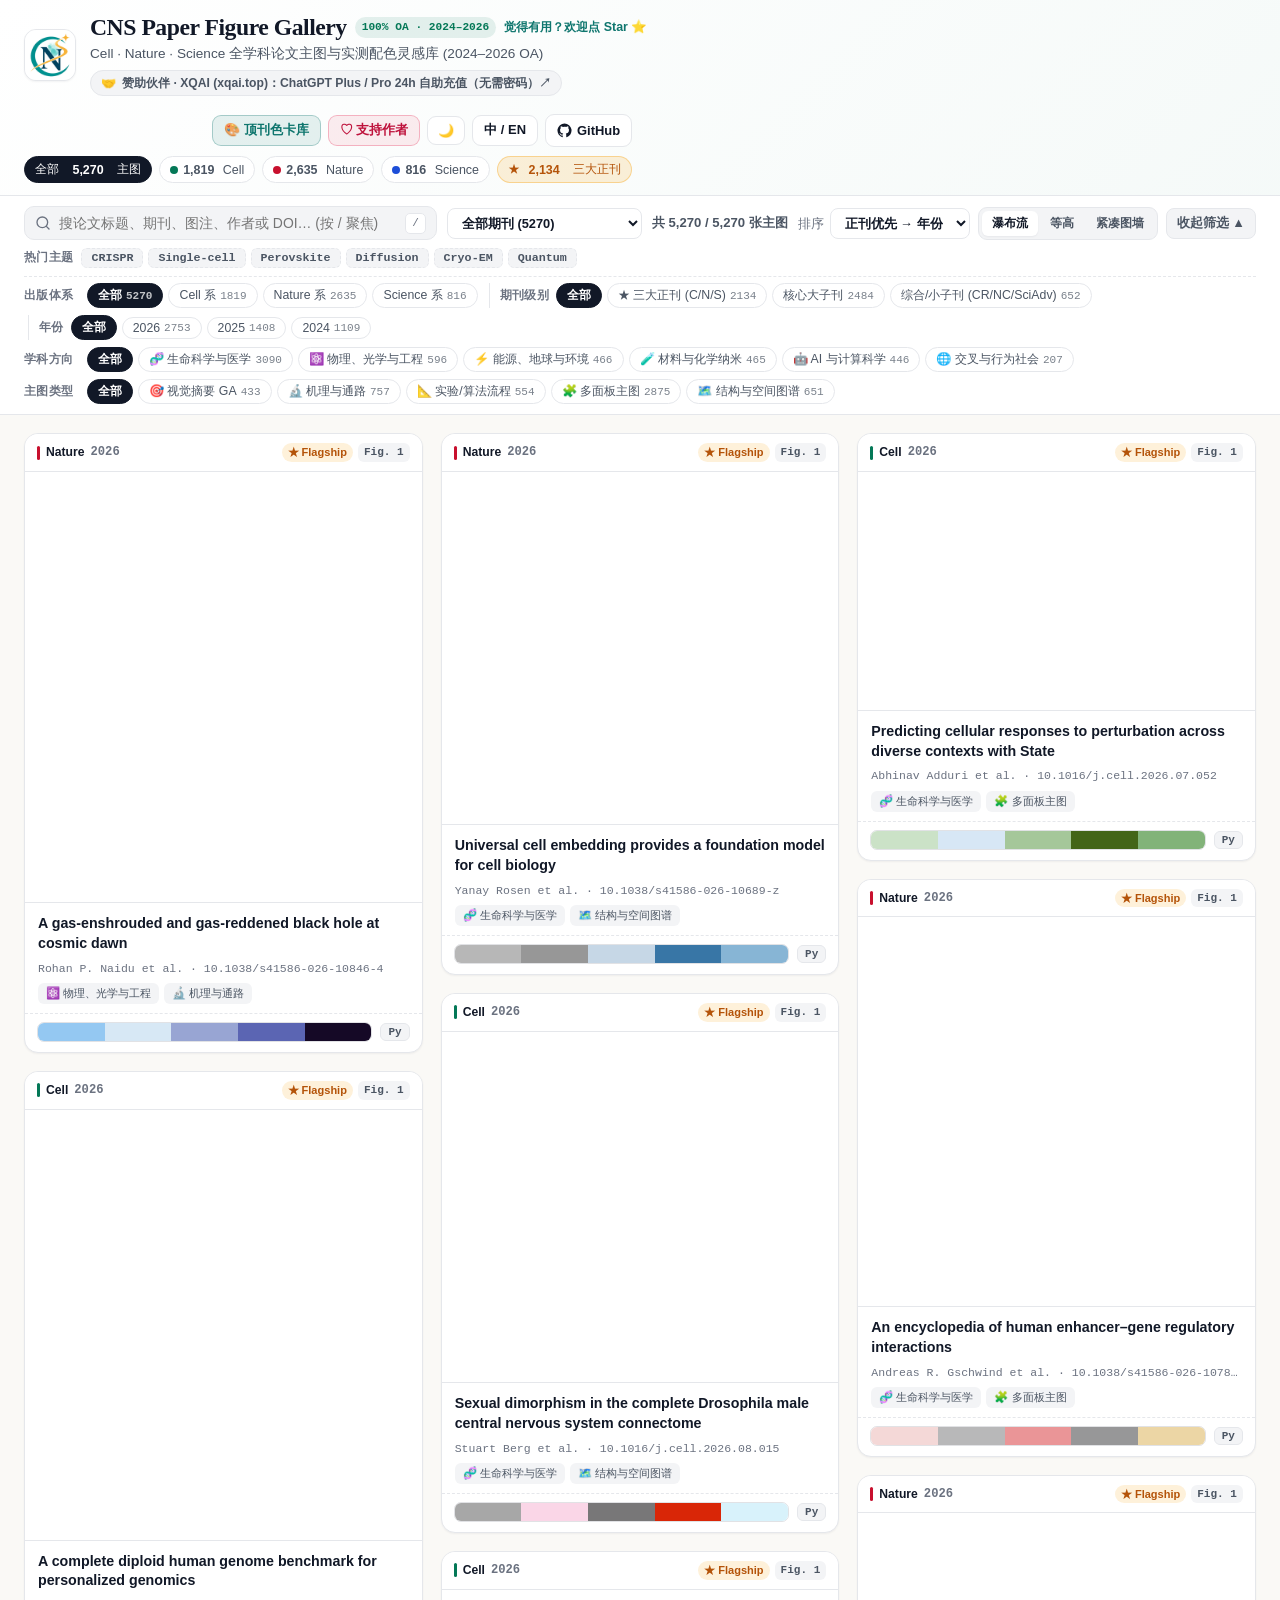
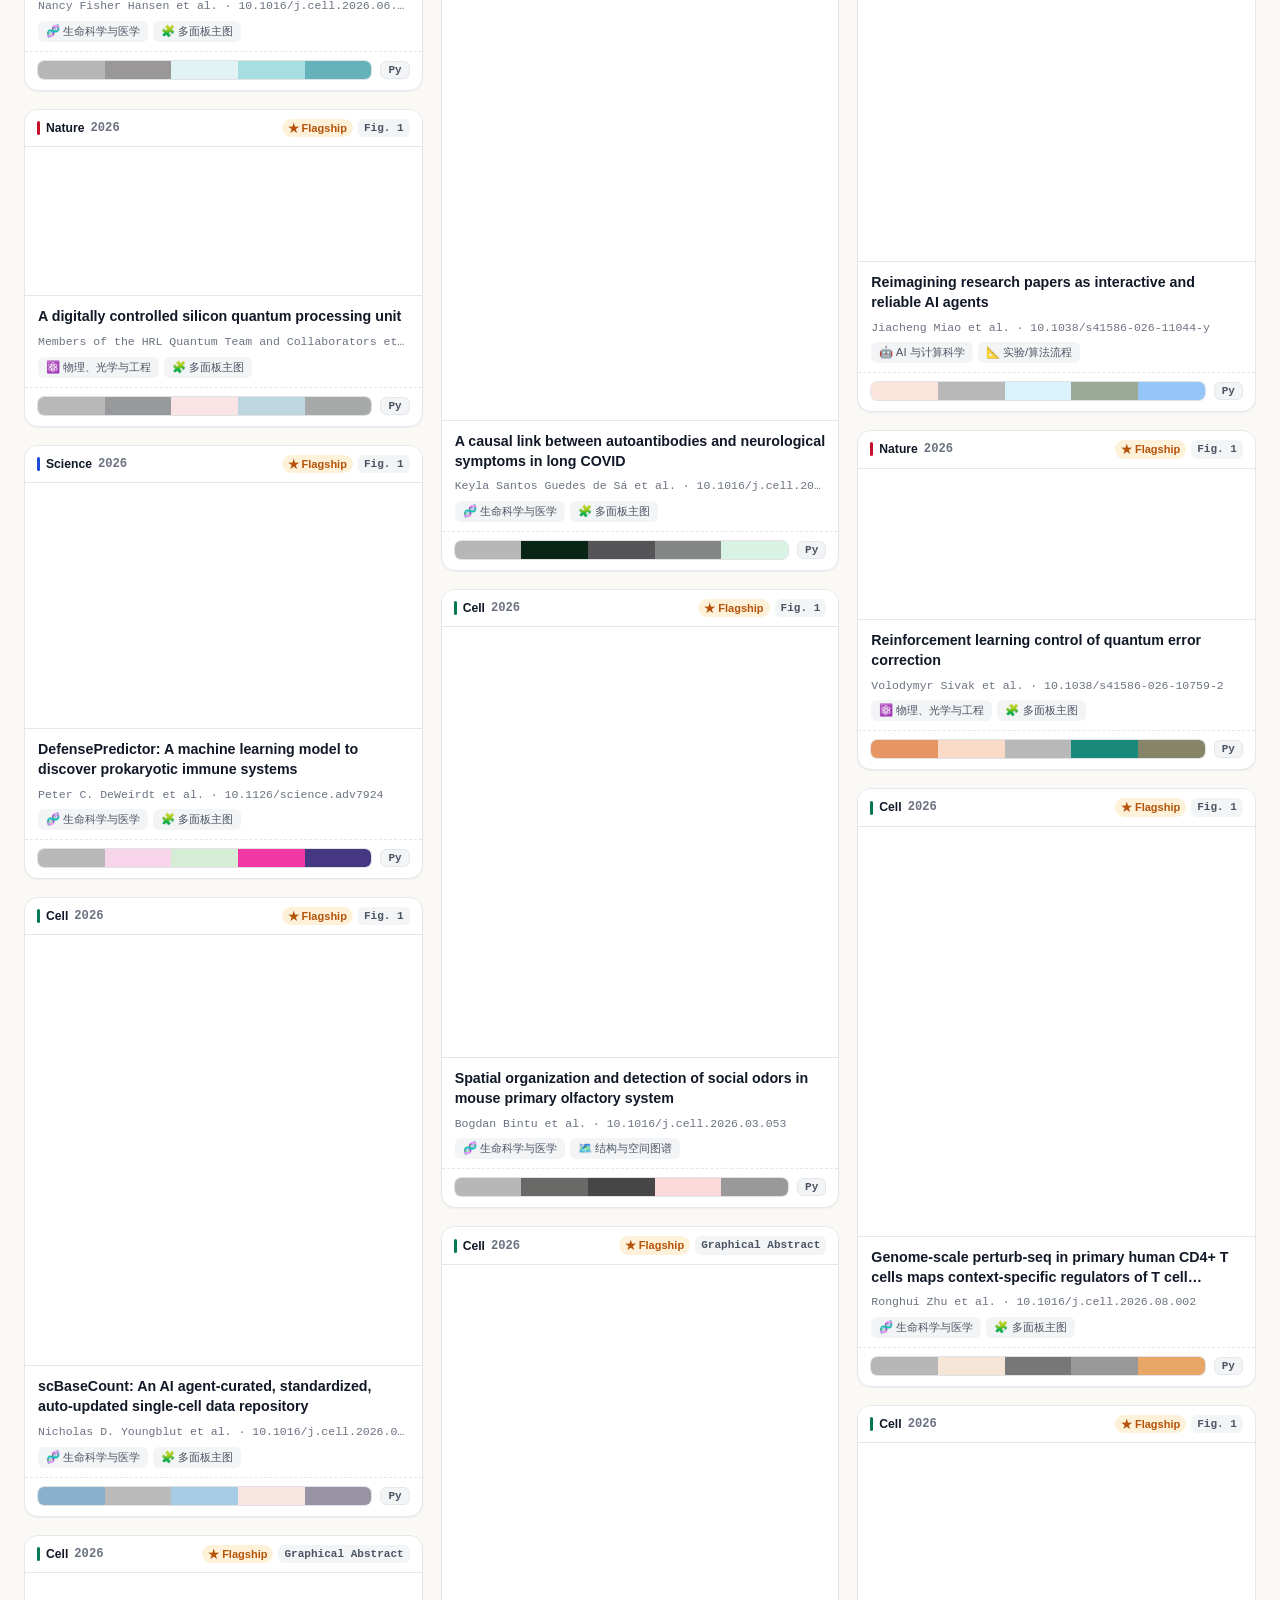
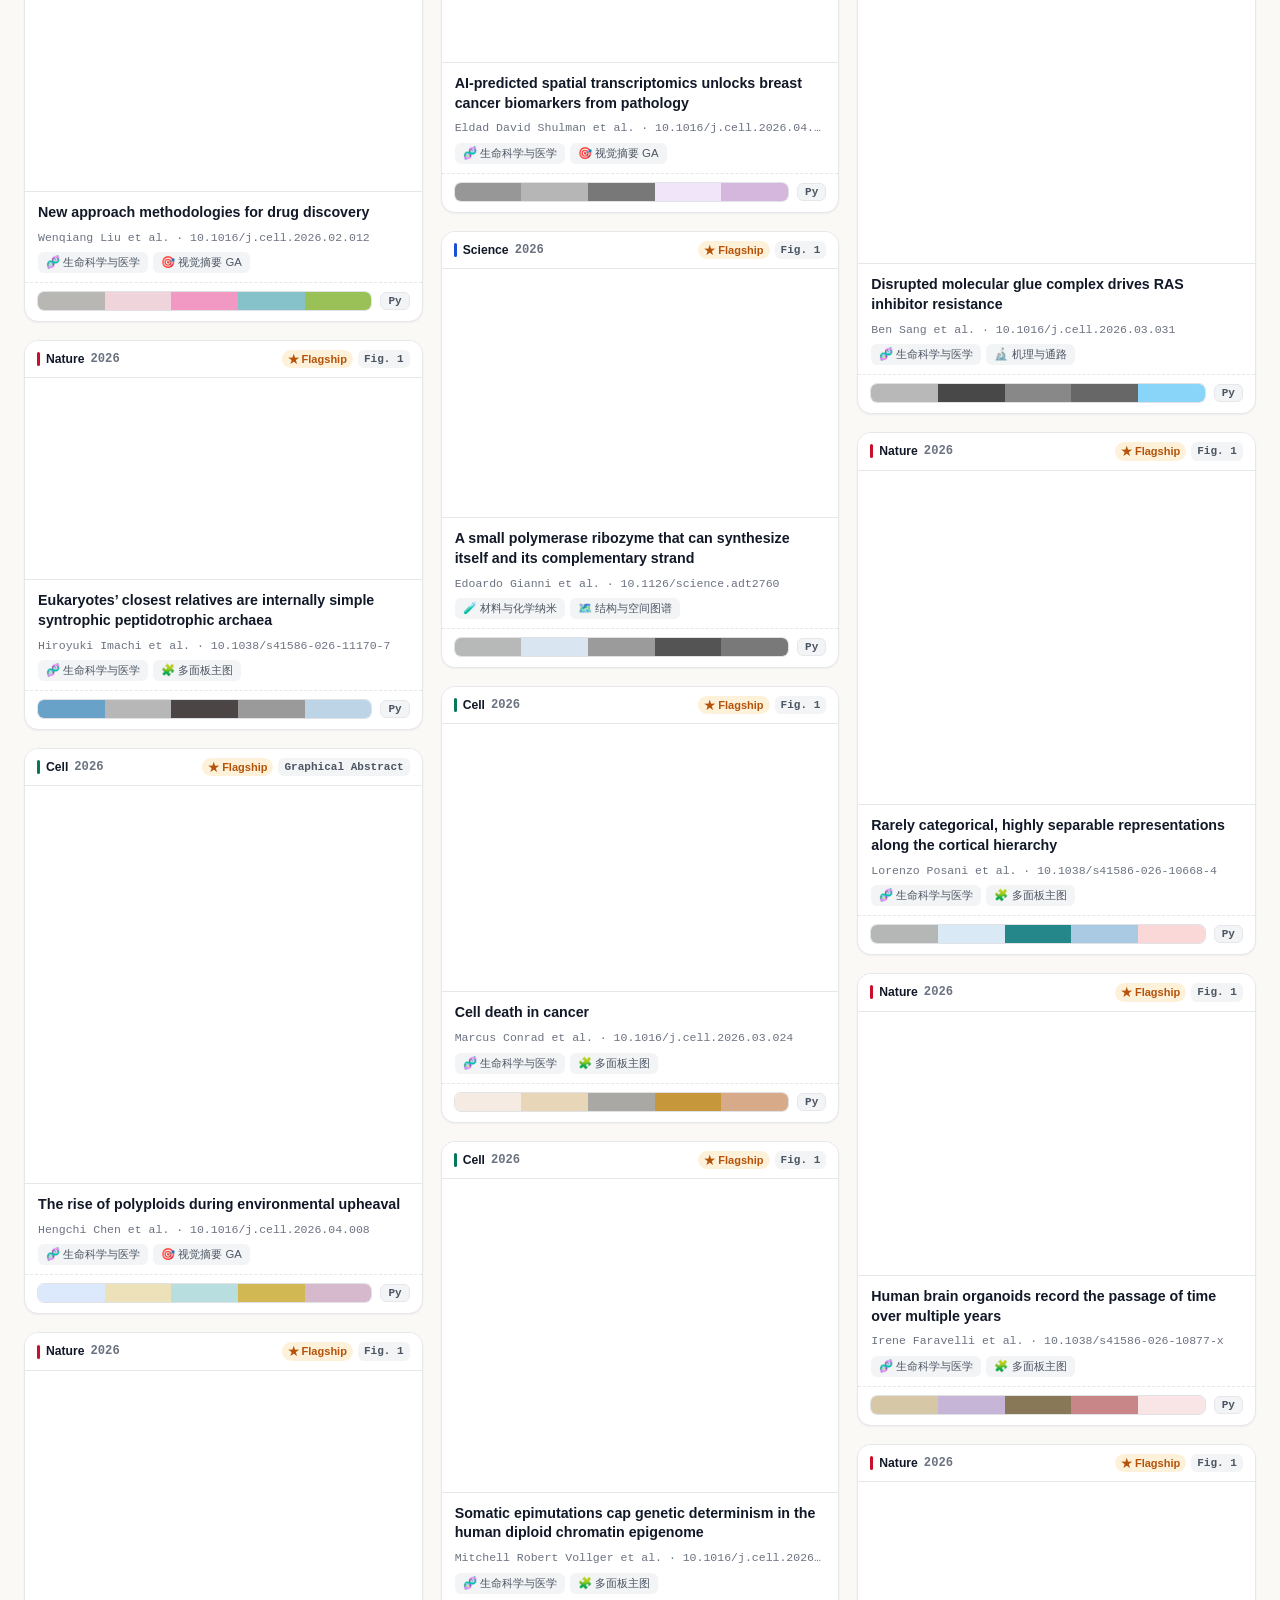
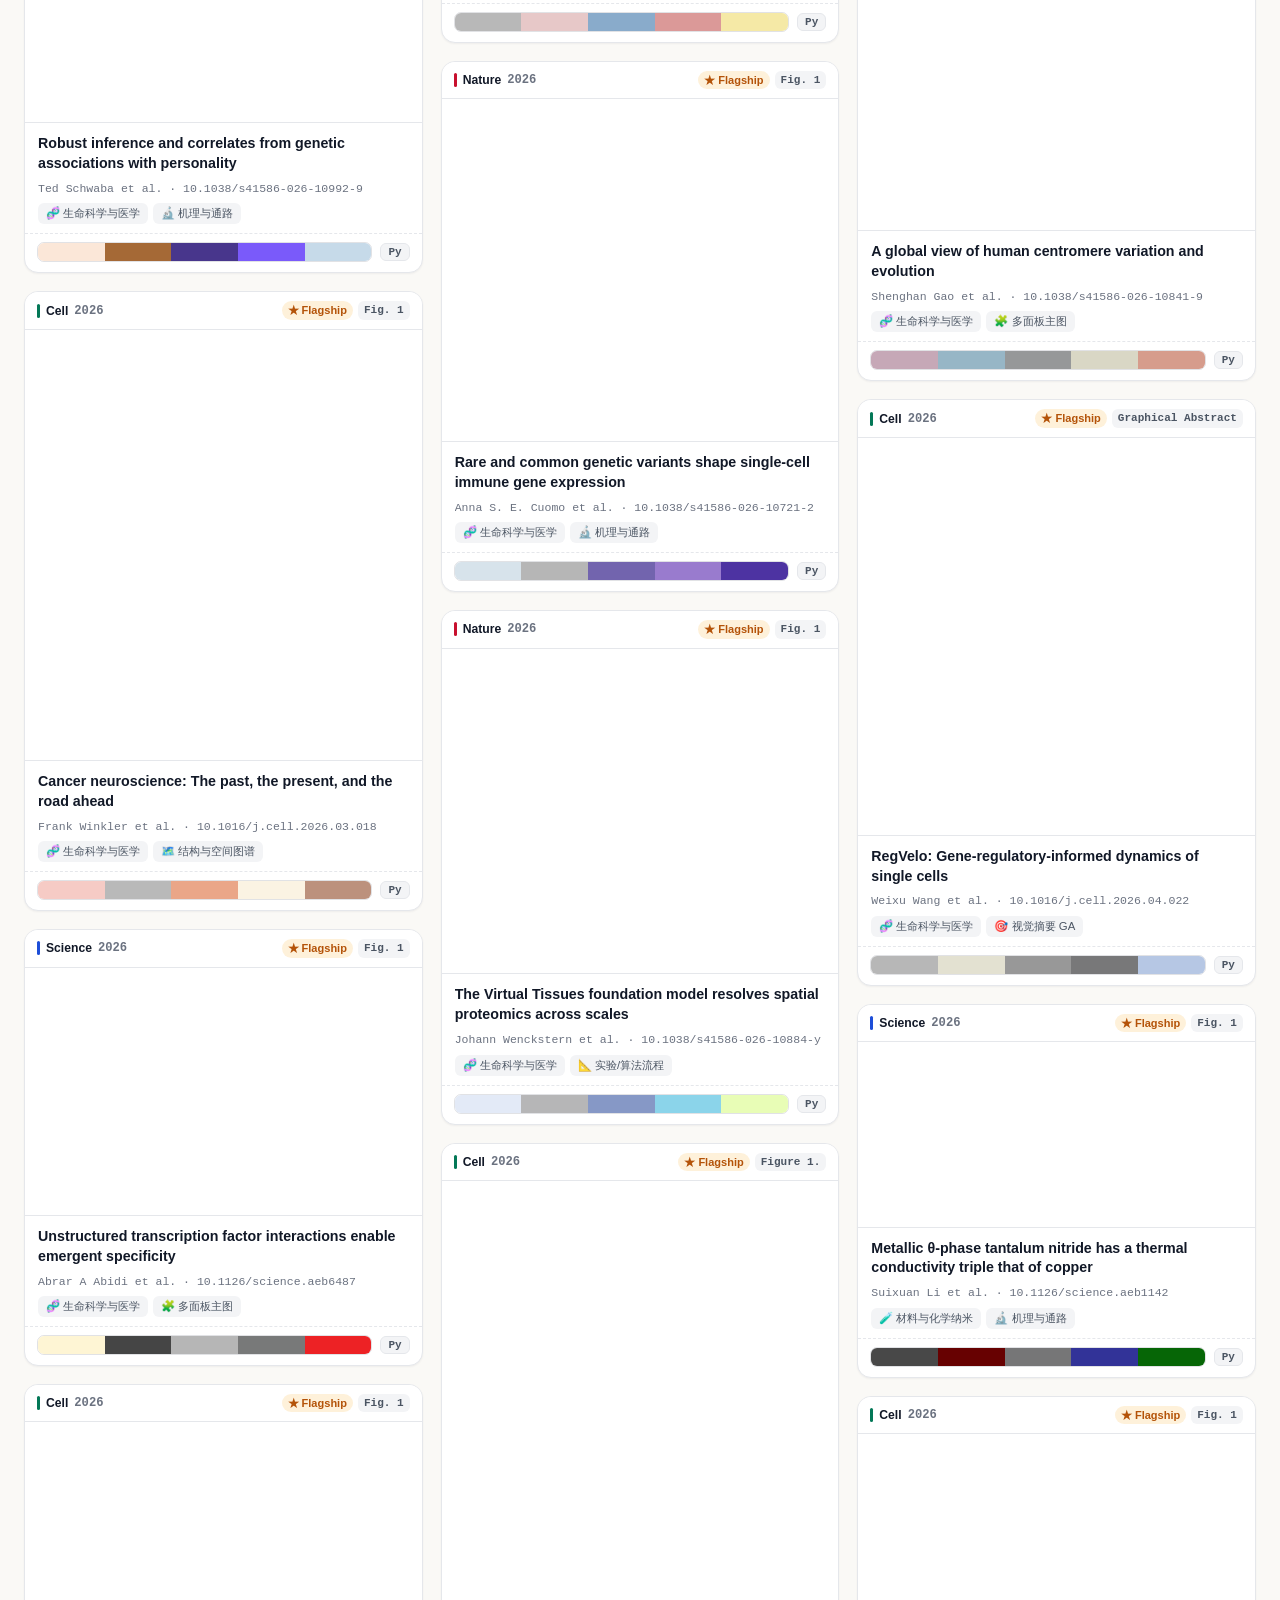
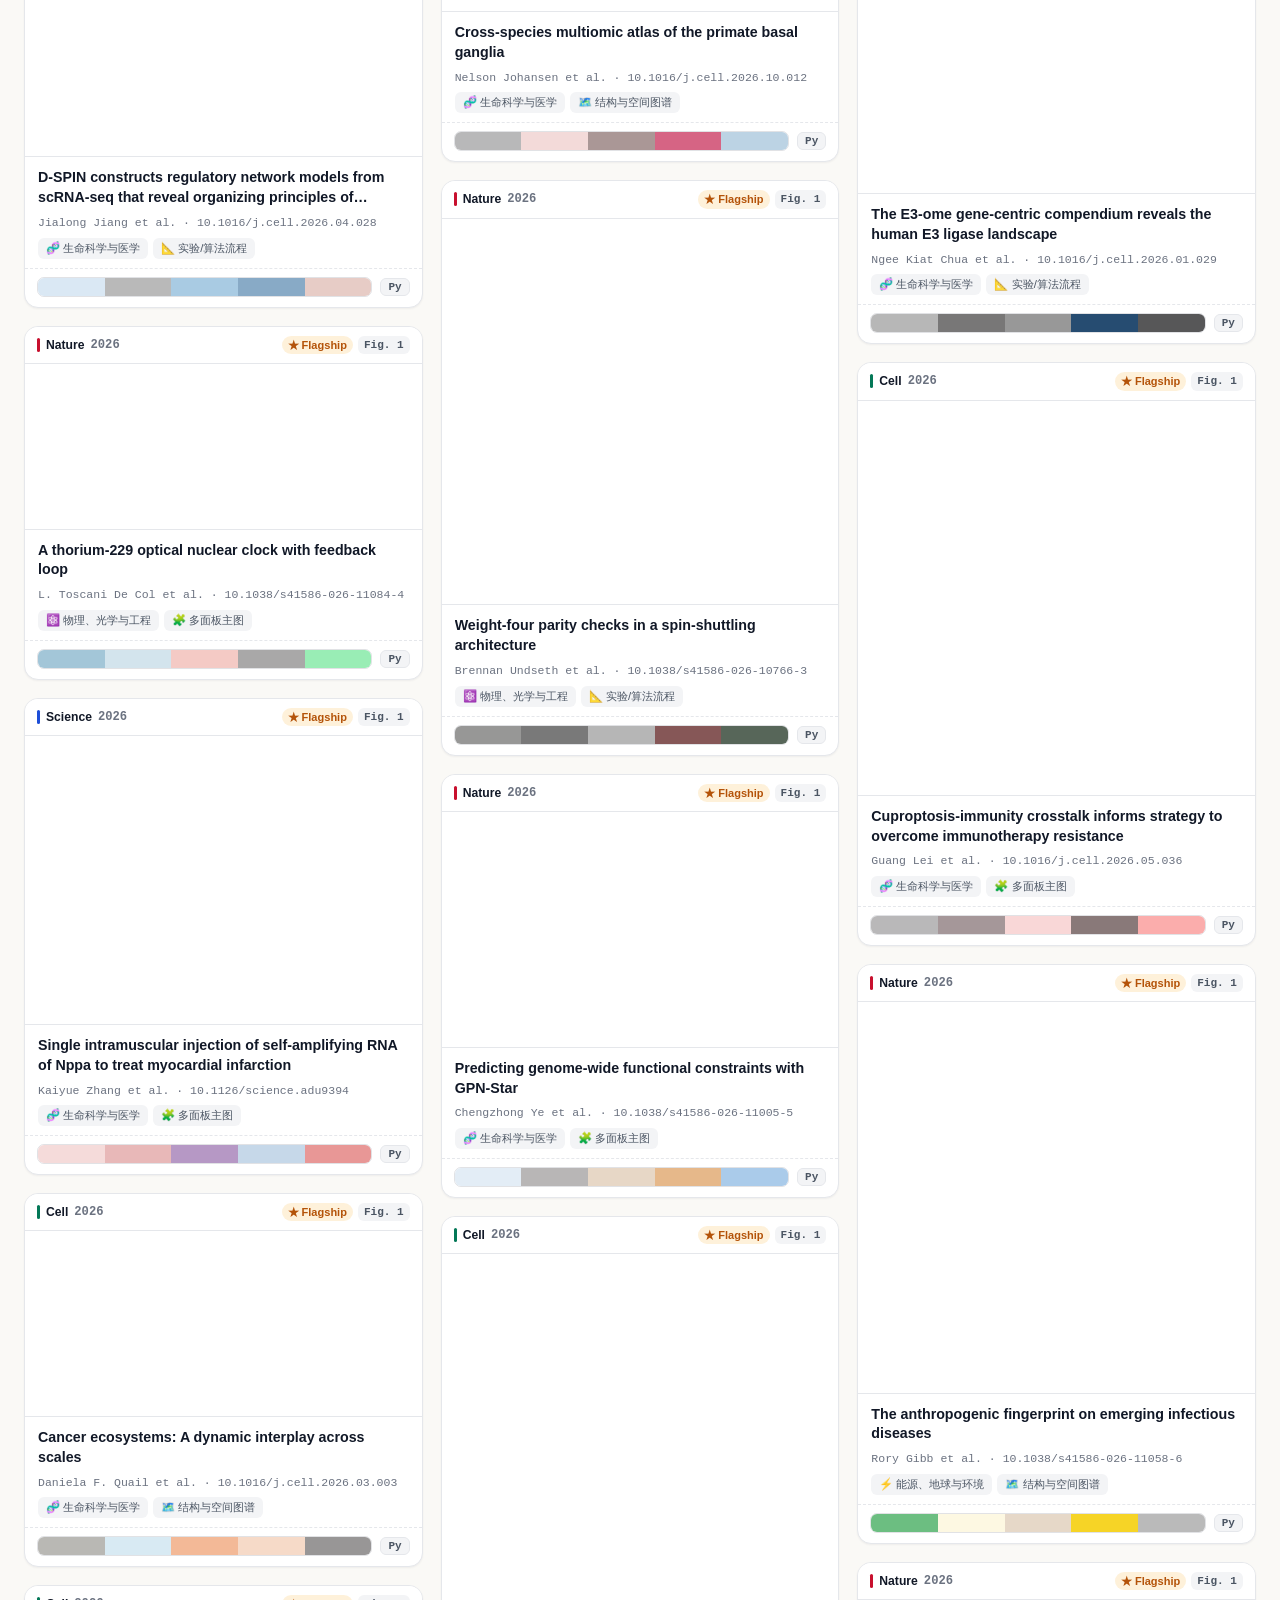
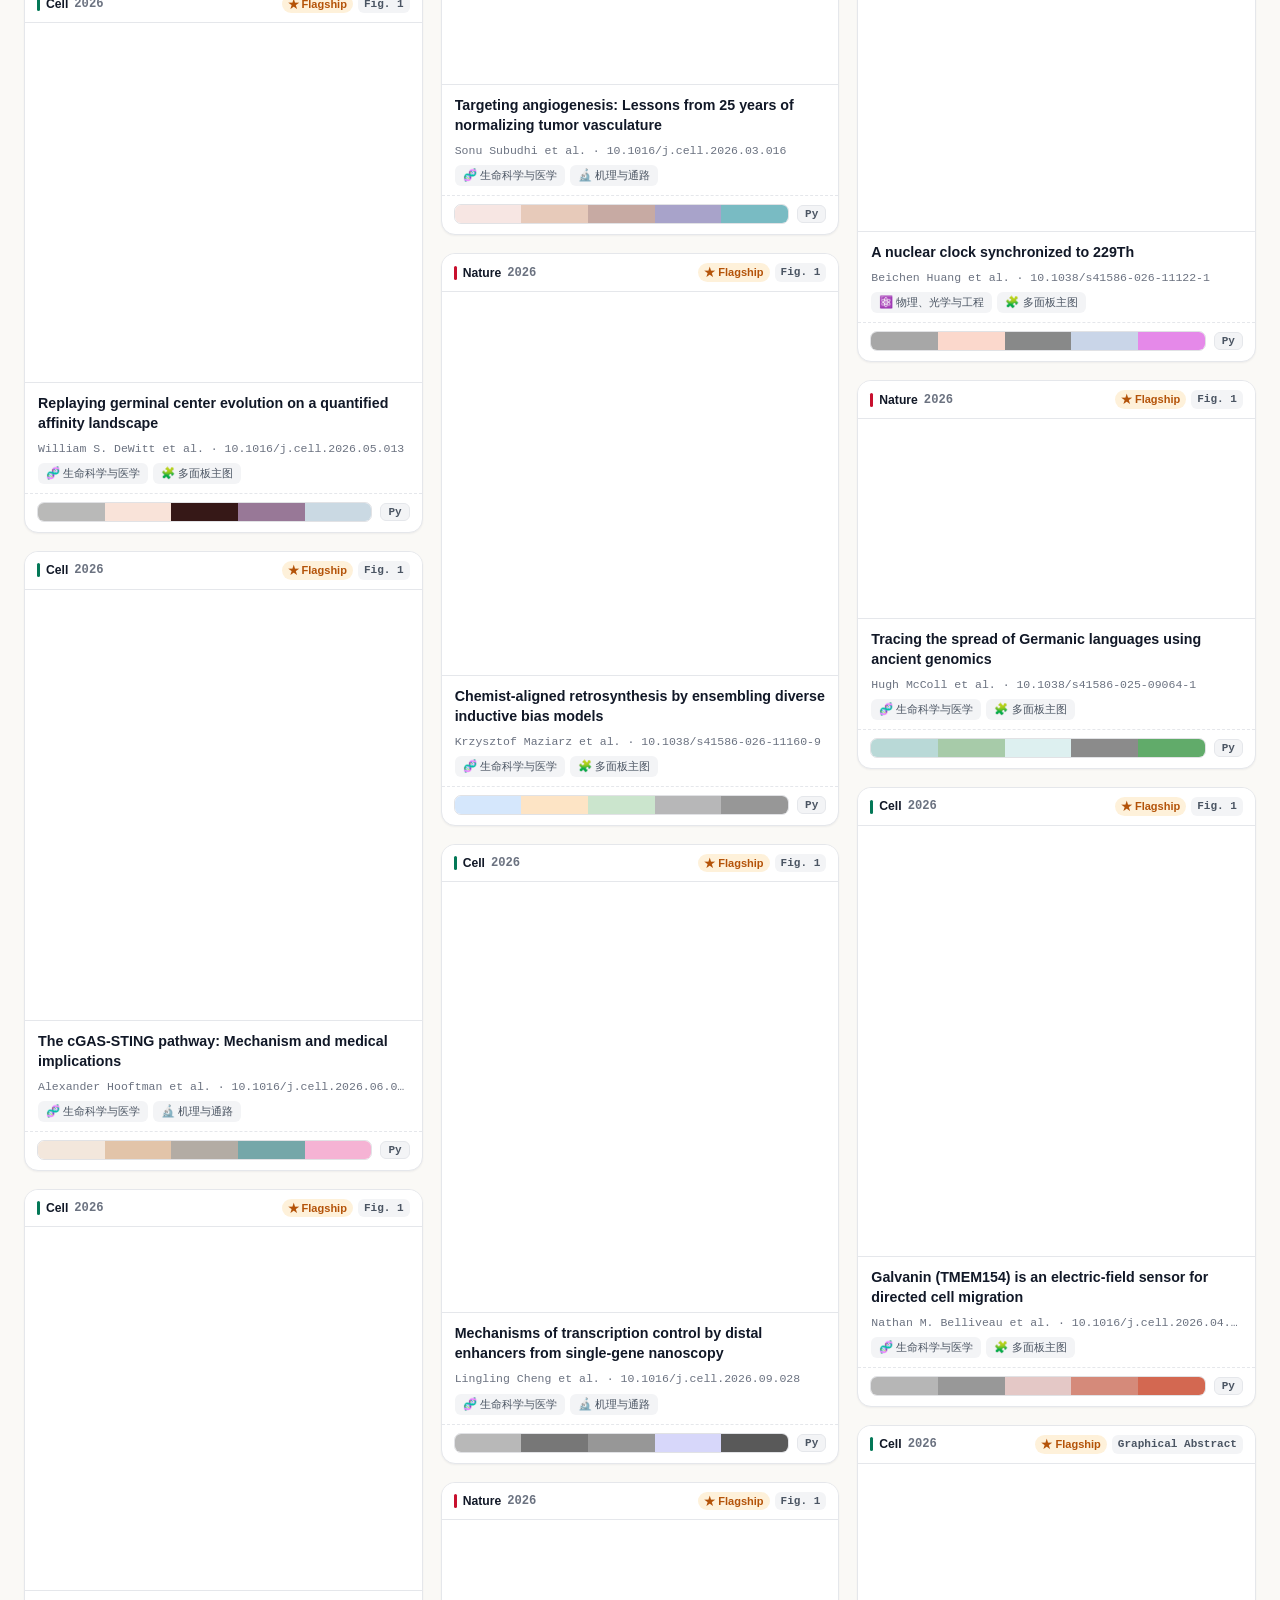
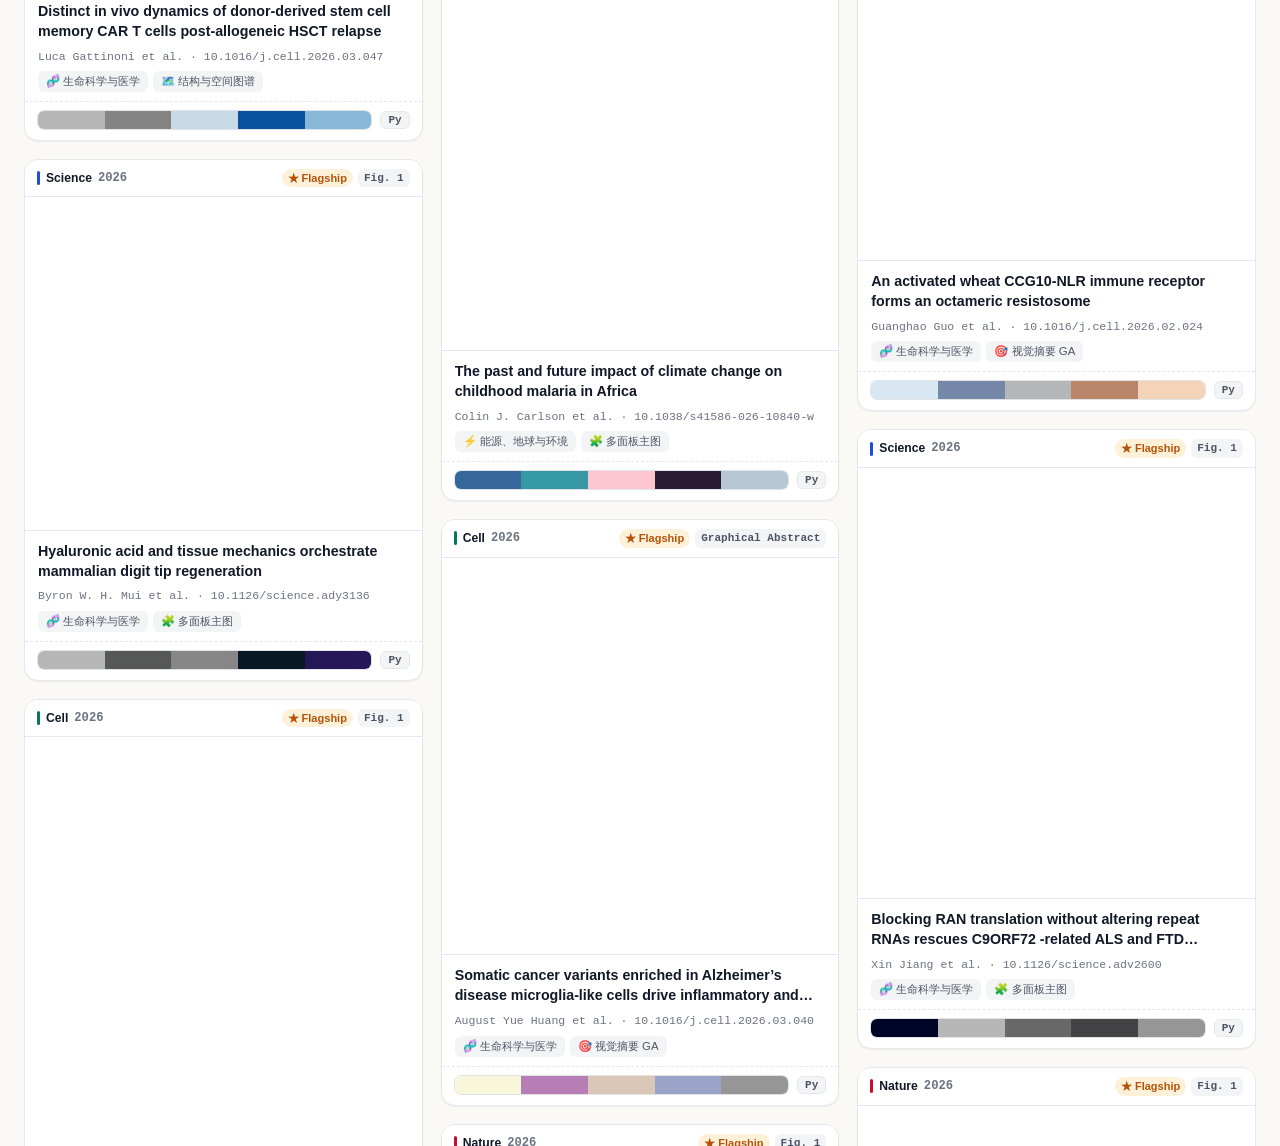
==== commit 25d05aca: "feat: add static Agent API v1, 10 curated CNS flagship palettes, and fix filter row wrapping" ====
--- a/index.html
+++ b/index.html
@@ -12,7 +12,7 @@
 <meta property="og:image" content="https://daydayup-xq.github.io/cns-paper-figure-gallery/docs/banner.png">
 <link rel="canonical" href="https://daydayup-xq.github.io/cns-paper-figure-gallery/">
 <link rel="icon" type="image/png" href="assets/favicon.png">
-<link rel="stylesheet" href="assets/style.css?v=20261126e">
+<link rel="stylesheet" href="assets/style.css?v=20261127b">
 </head>
 <body>
 
@@ -131,21 +131,30 @@
       <div id="active-filter-tags" class="active-filter-tags"></div>
     </div>
 
-    <!-- Collapsible 2-Row Filter Matrix -->
+    <!-- Collapsible 3-Row Filter Matrix -->
     <div class="filter-matrix" id="filter-matrix">
       <div class="filter-row">
-        <span class="filter-label" data-i18n="fl.family">出版体系</span>
-        <div class="chips" id="family-chips" role="group" aria-label="family filter"></div>
-        <span class="filter-label sep" data-i18n="fl.tier">期刊级别</span>
-        <div class="chips" id="tier-chips" role="group" aria-label="tier filter"></div>
-        <span class="filter-label sep" data-i18n="fl.year">年份</span>
-        <div class="chips" id="year-chips" role="group" aria-label="year filter"></div>
+        <div class="filter-group">
+          <span class="filter-label" data-i18n="fl.family">出版体系</span>
+          <div class="chips" id="family-chips" role="group" aria-label="family filter"></div>
+        </div>
+        <div class="filter-group has-sep">
+          <span class="filter-label" data-i18n="fl.tier">期刊级别</span>
+          <div class="chips" id="tier-chips" role="group" aria-label="tier filter"></div>
+        </div>
+        <div class="filter-group has-sep">
+          <span class="filter-label" data-i18n="fl.year">年份</span>
+          <div class="chips" id="year-chips" role="group" aria-label="year filter"></div>
+        </div>
       </div>
 
       <div class="filter-row">
         <span class="filter-label" data-i18n="fl.discipline">学科方向</span>
         <div class="chips" id="discipline-chips" role="group" aria-label="discipline filter"></div>
-        <span class="filter-label sep" data-i18n="fl.pattern">主图类型</span>
+      </div>
+
+      <div class="filter-row">
+        <span class="filter-label" data-i18n="fl.pattern">主图类型</span>
         <div class="chips" id="pattern-chips" role="group" aria-label="pattern filter"></div>
       </div>
     </div>
@@ -235,7 +244,7 @@
 
         <div class="lb-palette-box">
           <div class="lb-palette-head">
-            <span data-i18n="lb.paletteTitle">提取主图配色（点击色块复制 HEX）</span>
+            <span id="lb-palette-title" data-i18n="lb.paletteTitle">提取主图配色（点击色块复制 HEX）</span>
             <div class="palette-export-btns">
               <button id="lb-copy-py" class="mini-btn" type="button">Python</button>
               <button id="lb-copy-r" class="mini-btn" type="button">R</button>
@@ -243,12 +252,14 @@
             </div>
           </div>
           <div id="lb-palette" class="lb-palette-swatches"></div>
+          <div id="lb-layout-notes" class="lb-layout-notes" hidden></div>
         </div>
 
         <div class="lb-actions">
           <a id="lb-view-image" class="ghost-btn" target="_blank" rel="noopener noreferrer" data-i18n="lb.viewImage">高清原图 ↗</a>
           <a id="lb-open-paper" class="primary-btn" target="_blank" rel="noopener noreferrer" data-i18n="lb.openPaper">DOI 官网 ↗</a>
           <a id="lb-open-pmc" class="ghost-btn" target="_blank" rel="noopener noreferrer" data-i18n="lb.openPmc">PMC 阅读 ↗</a>
+          <a id="lb-agent-json" class="ghost-btn agent-json-btn" target="_blank" rel="noopener noreferrer" hidden data-i18n="curated.agentJson">Agent JSON ↗</a>
           <button id="lb-copy-bib" class="ghost-btn" type="button" data-i18n="lb.copyBib">复制 BibTeX</button>
         </div>
       </div>
@@ -301,8 +312,8 @@
 
 <div id="toast" class="toast" hidden></div>
 
-<script src="assets/i18n.js?v=20261126e"></script>
-<script src="assets/figures.js?v=20261126e"></script>
-<script src="assets/app.js?v=20261126e"></script>
+<script src="assets/i18n.js?v=20261127a"></script>
+<script src="assets/figures.js?v=20261127a"></script>
+<script src="assets/app.js?v=20261127a"></script>
 </body>
 </html>
--- a/assets/style.css
+++ b/assets/style.css
@@ -448,7 +448,7 @@
 }
 .active-tag:hover { background: var(--nature-bg); color: var(--nature); border-color: rgba(200, 16, 46, 0.25); }
 
-/* Collapsible 2-Row Filter Matrix */
+/* Collapsible 3-Row Filter Matrix */
 .filter-matrix {
   display: flex;
   flex-direction: column;
@@ -461,6 +461,20 @@
   align-items: center;
   gap: 7px;
   flex-wrap: wrap;
+}
+.filter-group {
+  display: inline-flex;
+  align-items: center;
+  gap: 7px;
+  flex-wrap: wrap;
+}
+.filter-group.has-sep {
+  margin-left: 4px;
+  padding-left: 10px;
+  border-left: 1px solid var(--border);
+}
+.filter-group.has-sep .filter-label {
+  min-width: auto;
 }
 .chips {
   display: flex;
@@ -752,6 +766,55 @@
 }
 .card-py-btn:hover { border-color: var(--accent); color: var(--accent); }
 
+/* Curated Palette & Agent Entry */
+.card-palette.is-curated {
+  flex-direction: column;
+  align-items: stretch;
+  gap: 6px;
+}
+.card-palette-row {
+  display: flex;
+  align-items: center;
+  gap: 8px;
+}
+.curated-meta-row {
+  display: flex;
+  align-items: center;
+  justify-content: space-between;
+  gap: 6px;
+}
+.curated-badge {
+  display: inline-flex;
+  align-items: center;
+  gap: 3px;
+  padding: 1px 7px;
+  border-radius: 999px;
+  background: var(--accent-soft);
+  color: var(--accent);
+  font-size: 0.68rem;
+  font-weight: 700;
+  line-height: 1.45;
+  letter-spacing: 0.01em;
+}
+.agent-json-link {
+  font-family: var(--font-mono);
+  font-size: 0.69rem;
+  font-weight: 600;
+  color: var(--soft);
+  padding: 1px 6px;
+  border-radius: 5px;
+  border: 1px solid var(--border);
+  background: var(--surface-2);
+  transition: border-color 0.14s, color 0.14s;
+}
+.agent-json-link:hover {
+  border-color: var(--accent);
+  color: var(--accent);
+}
+.compact-view .curated-meta-row { gap: 4px; }
+.compact-view .curated-badge { font-size: 0.64rem; padding: 1px 5px; }
+.compact-view .agent-json-link { font-size: 0.64rem; padding: 1px 5px; }
+
 /* Sentinel & Empty */
 .sentinel {
   display: flex;
@@ -1030,6 +1093,9 @@
   grid-template-columns: repeat(5, 1fr);
   gap: 7px;
 }
+.lb-palette-swatches.is-curated {
+  grid-template-columns: repeat(auto-fit, minmax(76px, 1fr));
+}
 .lb-swatch {
   display: flex;
   flex-direction: column;
@@ -1046,11 +1112,56 @@
   width: 100%;
   height: 26px;
   border-radius: 5px;
+  border: 1px solid rgba(15, 23, 42, 0.12);
 }
 .lb-swatch-hex {
   font-family: var(--font-mono);
   font-size: 0.7rem;
   color: var(--muted);
+}
+.lb-swatch-role {
+  font-size: 0.64rem;
+  font-weight: 600;
+  color: var(--soft);
+  line-height: 1.1;
+}
+.lb-layout-notes {
+  margin-top: 9px;
+  padding-top: 8px;
+  border-top: 1px dashed var(--border);
+}
+.lb-layout-head {
+  display: flex;
+  align-items: center;
+  justify-content: space-between;
+  gap: 8px;
+  font-size: 0.76rem;
+  color: var(--text);
+  margin-bottom: 4px;
+}
+.cb-safe-pill {
+  padding: 1px 7px;
+  border-radius: 999px;
+  background: var(--cell-bg);
+  color: var(--cell);
+  font-size: 0.68rem;
+  font-weight: 700;
+}
+[data-theme="dark"] .cb-safe-pill { color: #34d399; }
+.lb-layout-text {
+  margin: 0;
+  font-size: 0.78rem;
+  line-height: 1.5;
+  color: var(--muted);
+}
+.pm-curated-tag {
+  margin-left: 5px;
+  padding: 1px 6px;
+  border-radius: 999px;
+  background: var(--accent-soft);
+  color: var(--accent);
+  font-size: 0.66rem;
+  font-weight: 700;
 }
 
 .lb-actions {
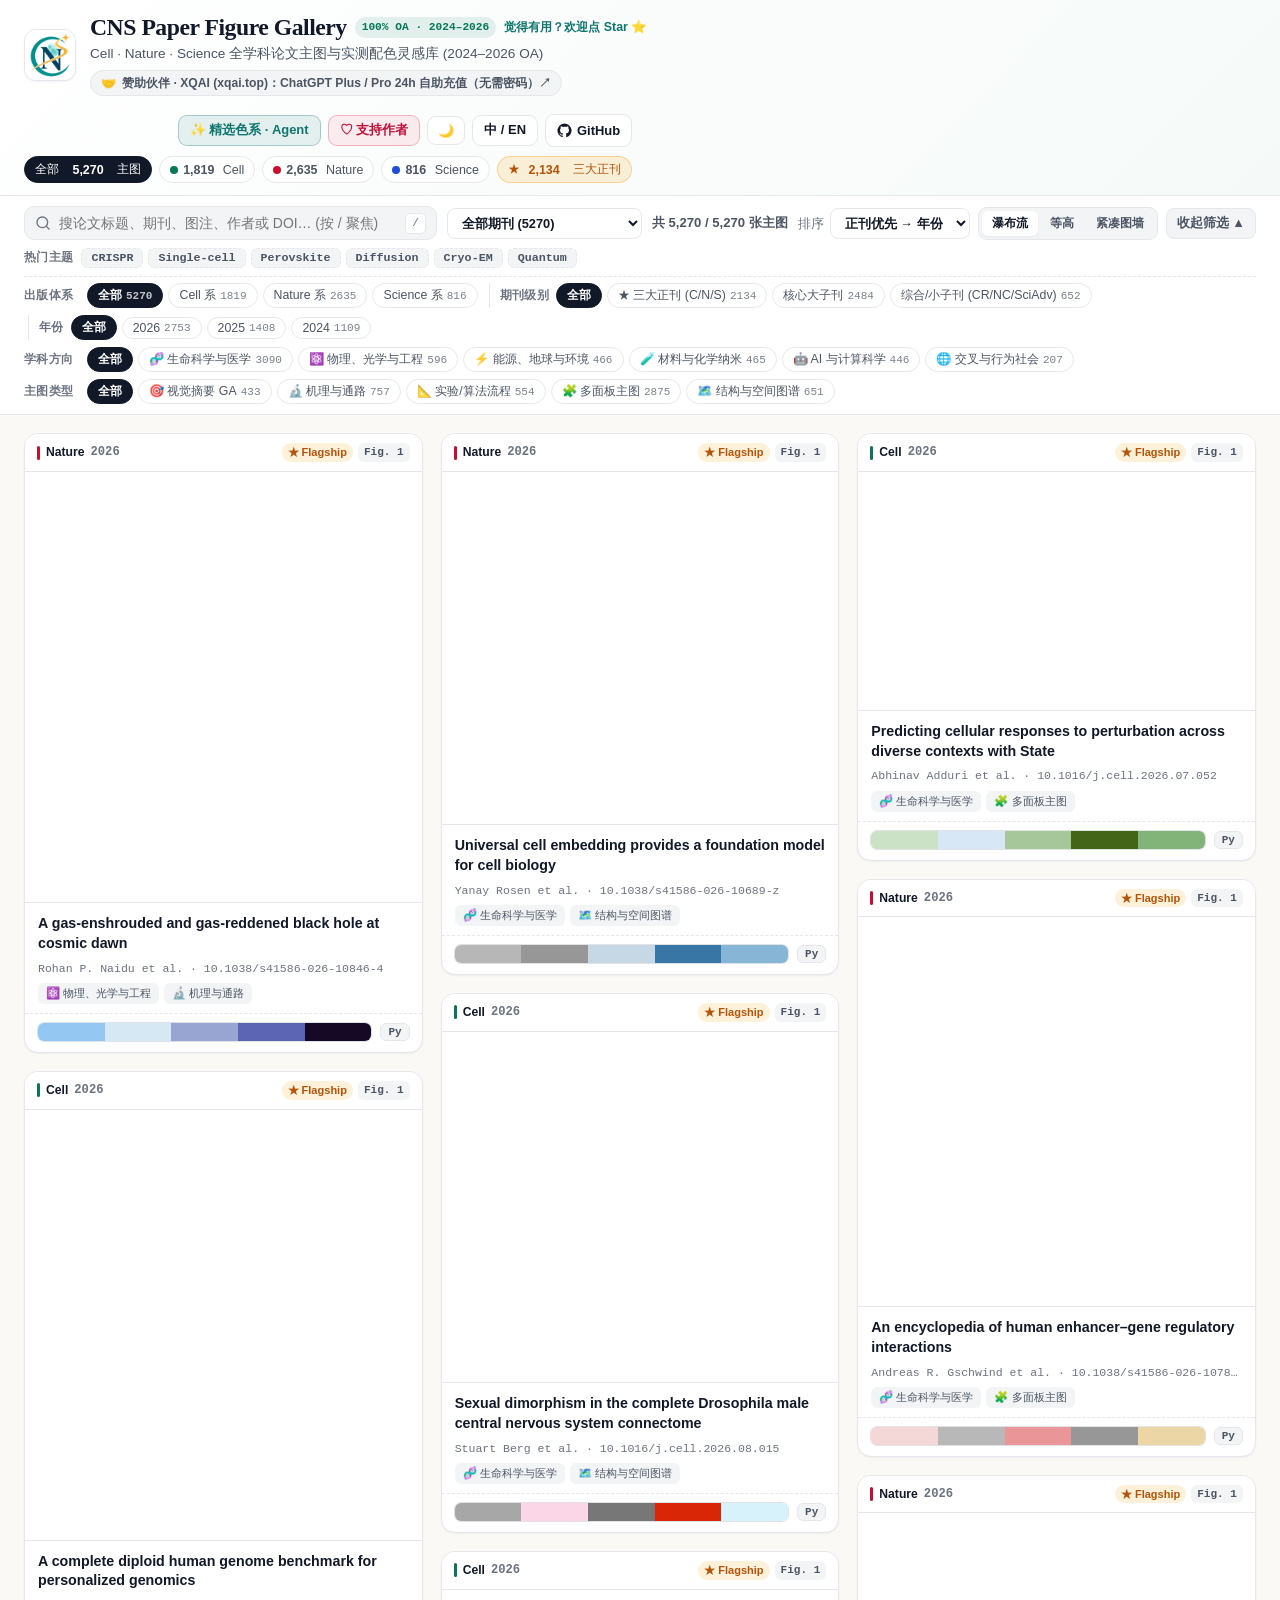
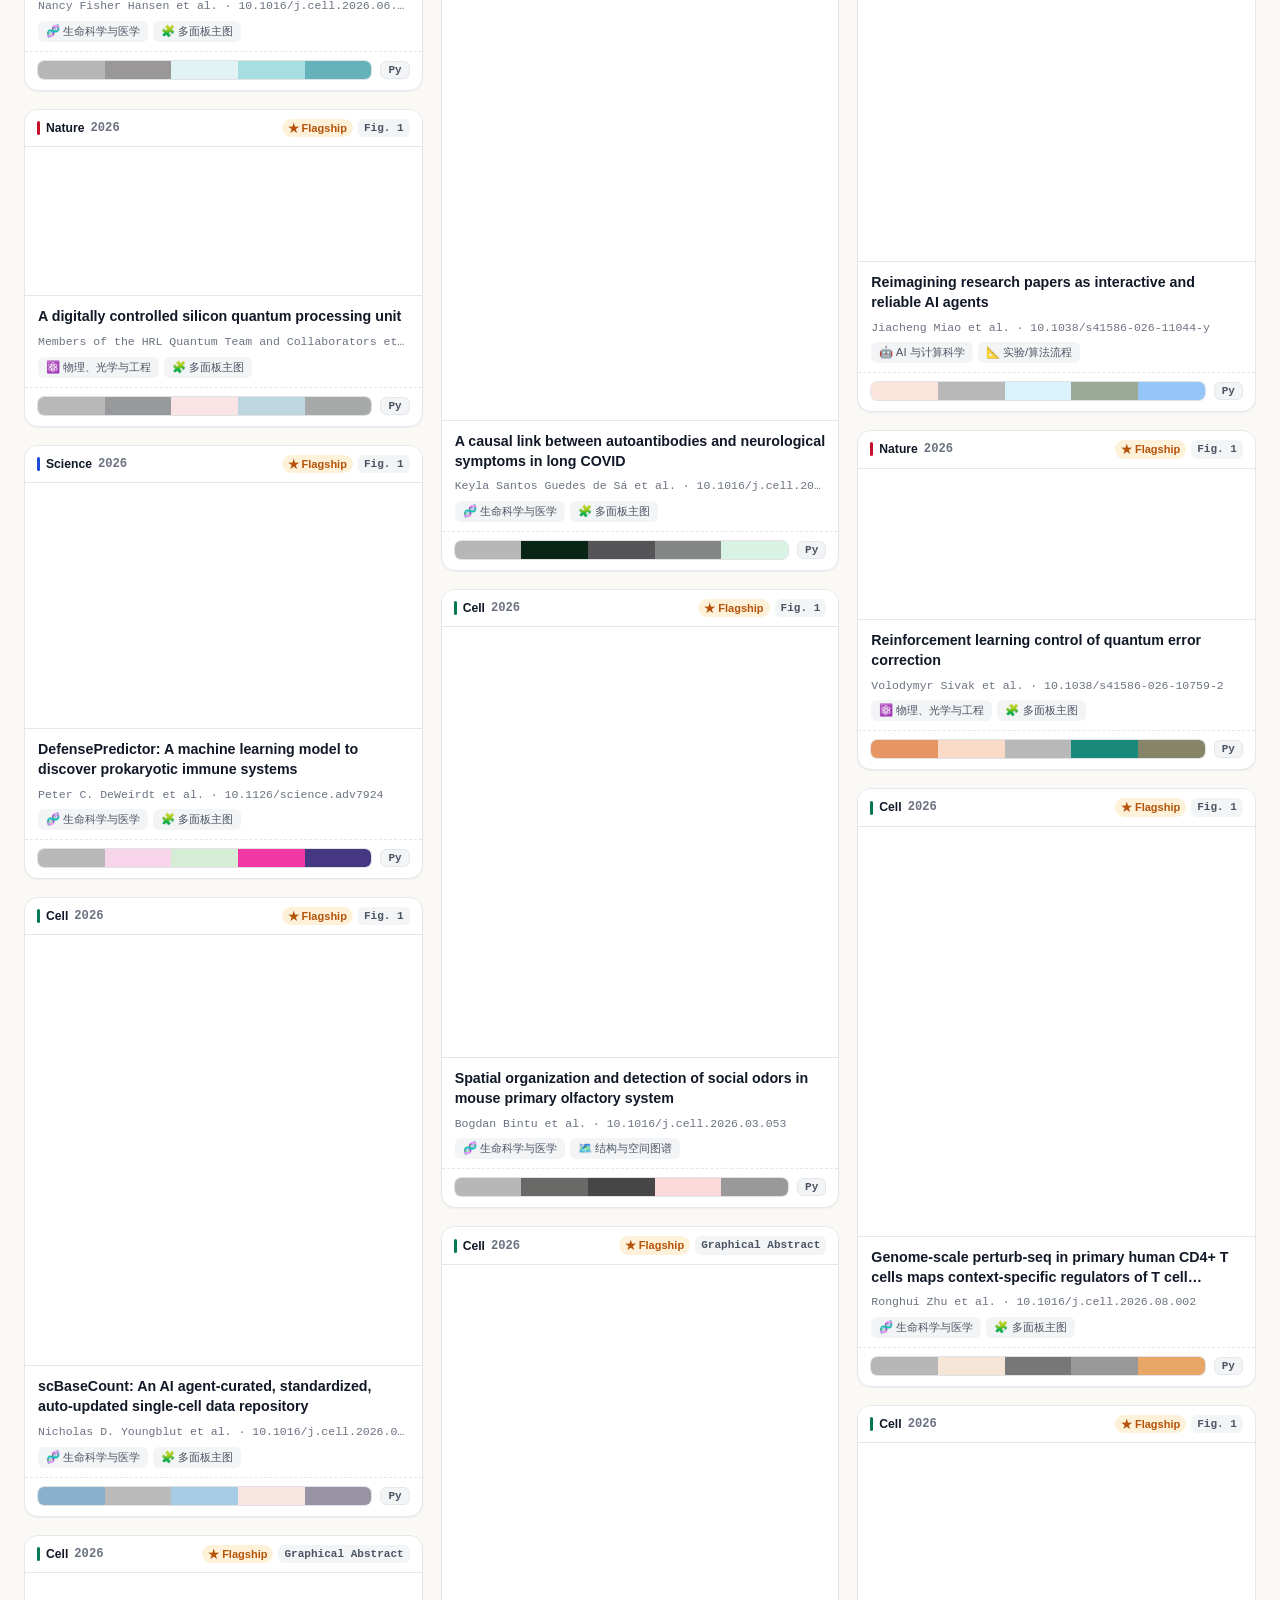
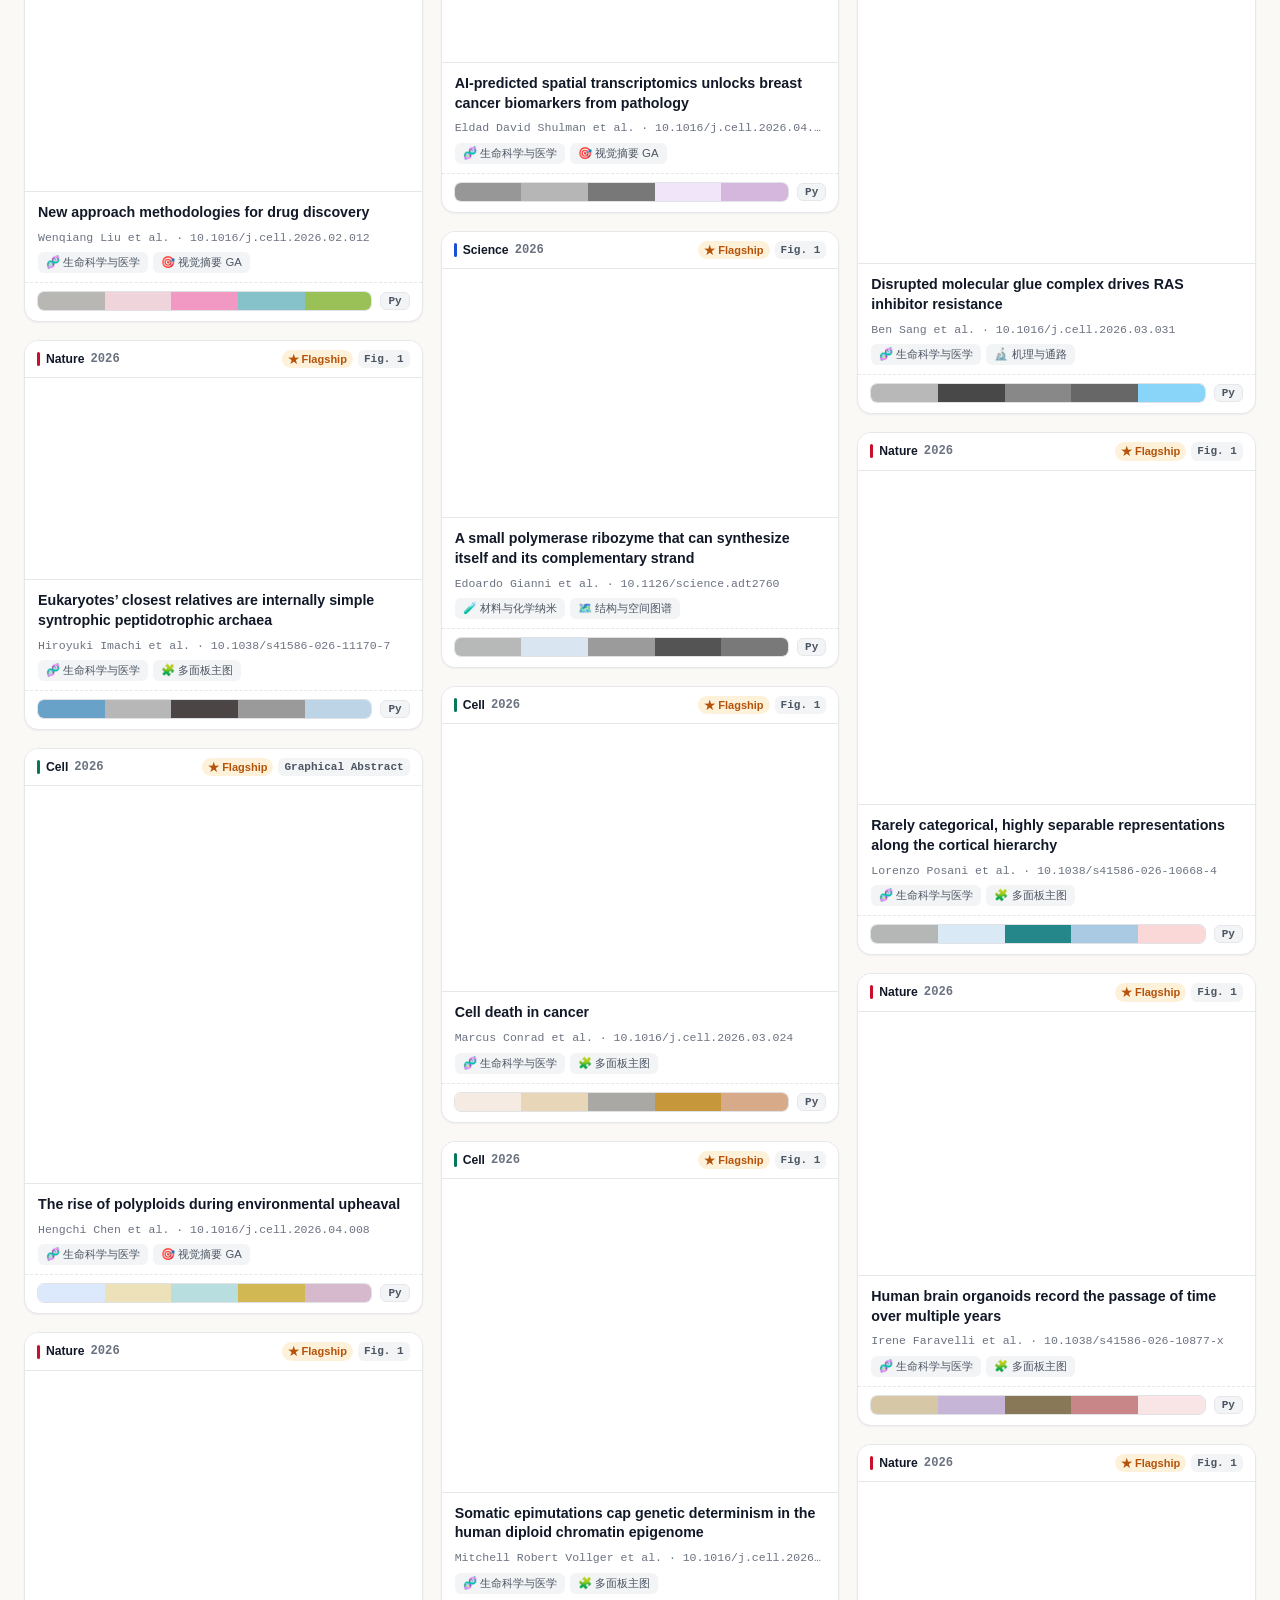
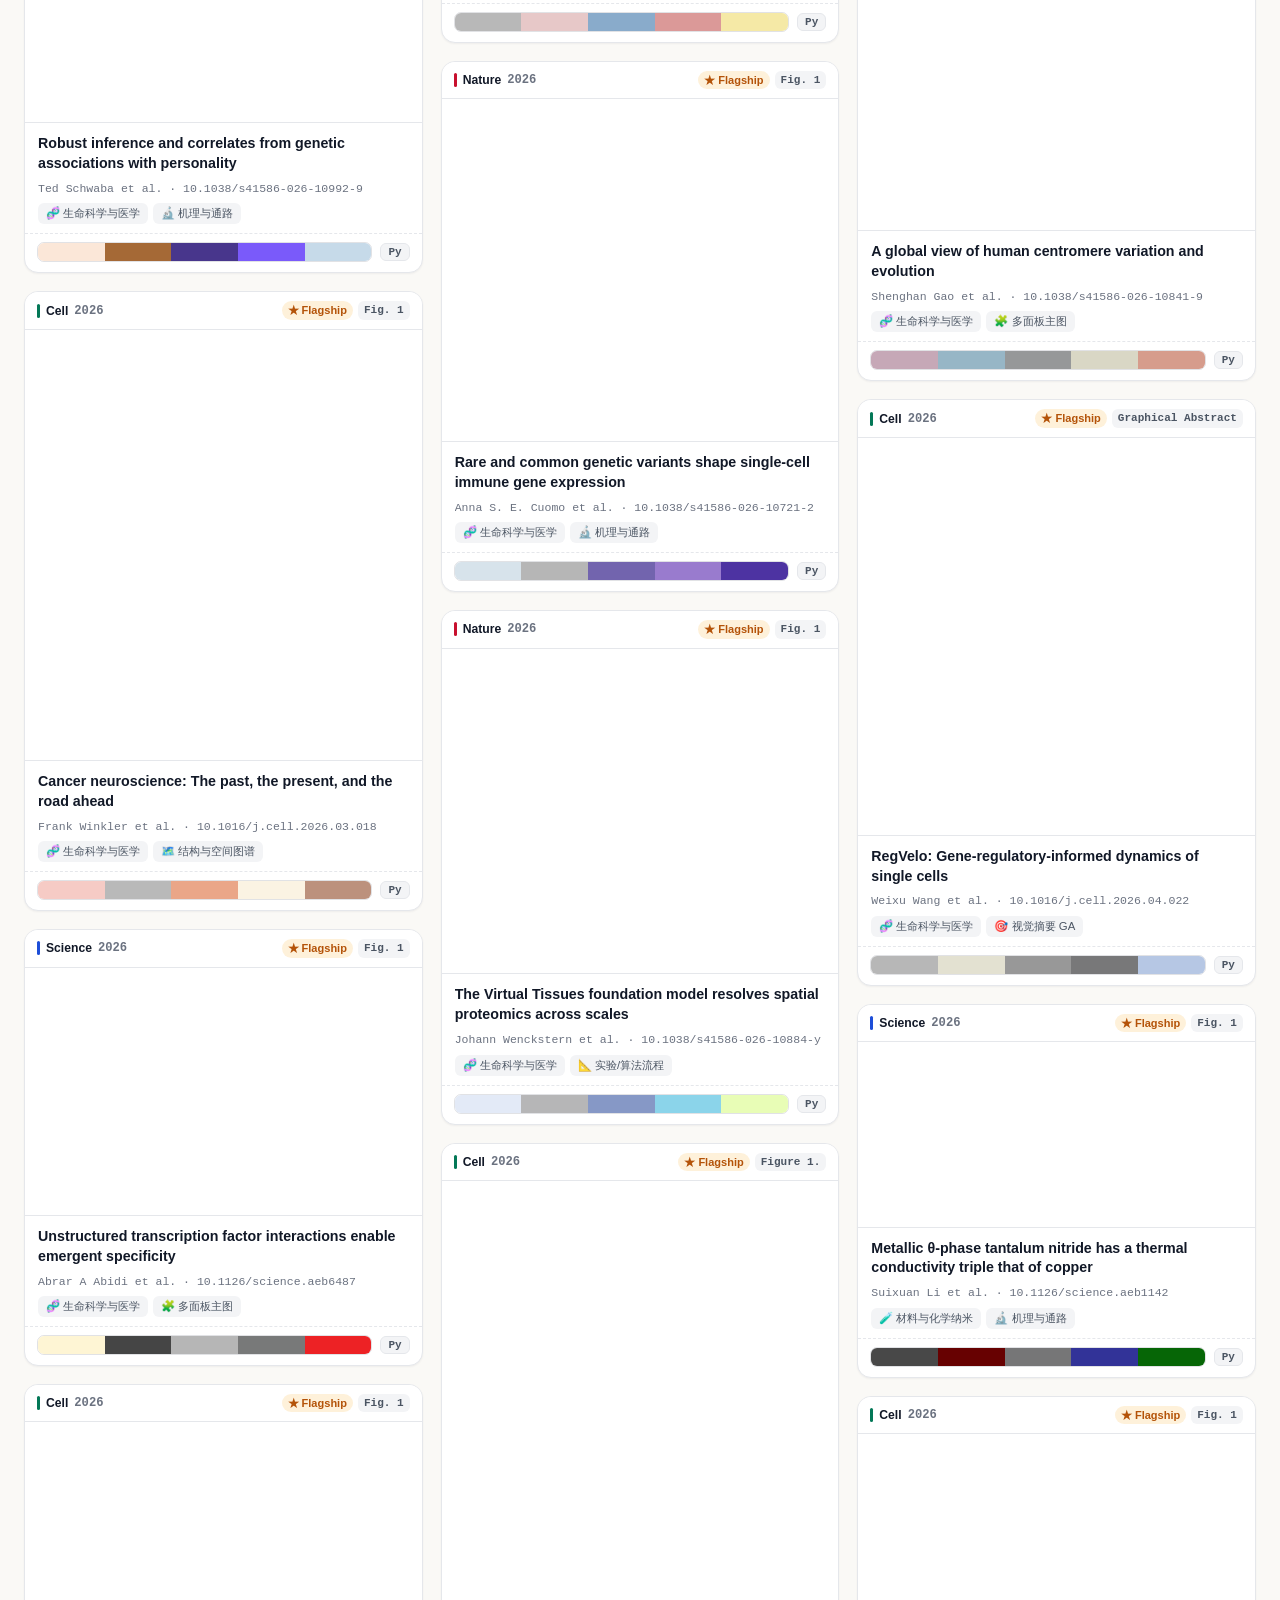
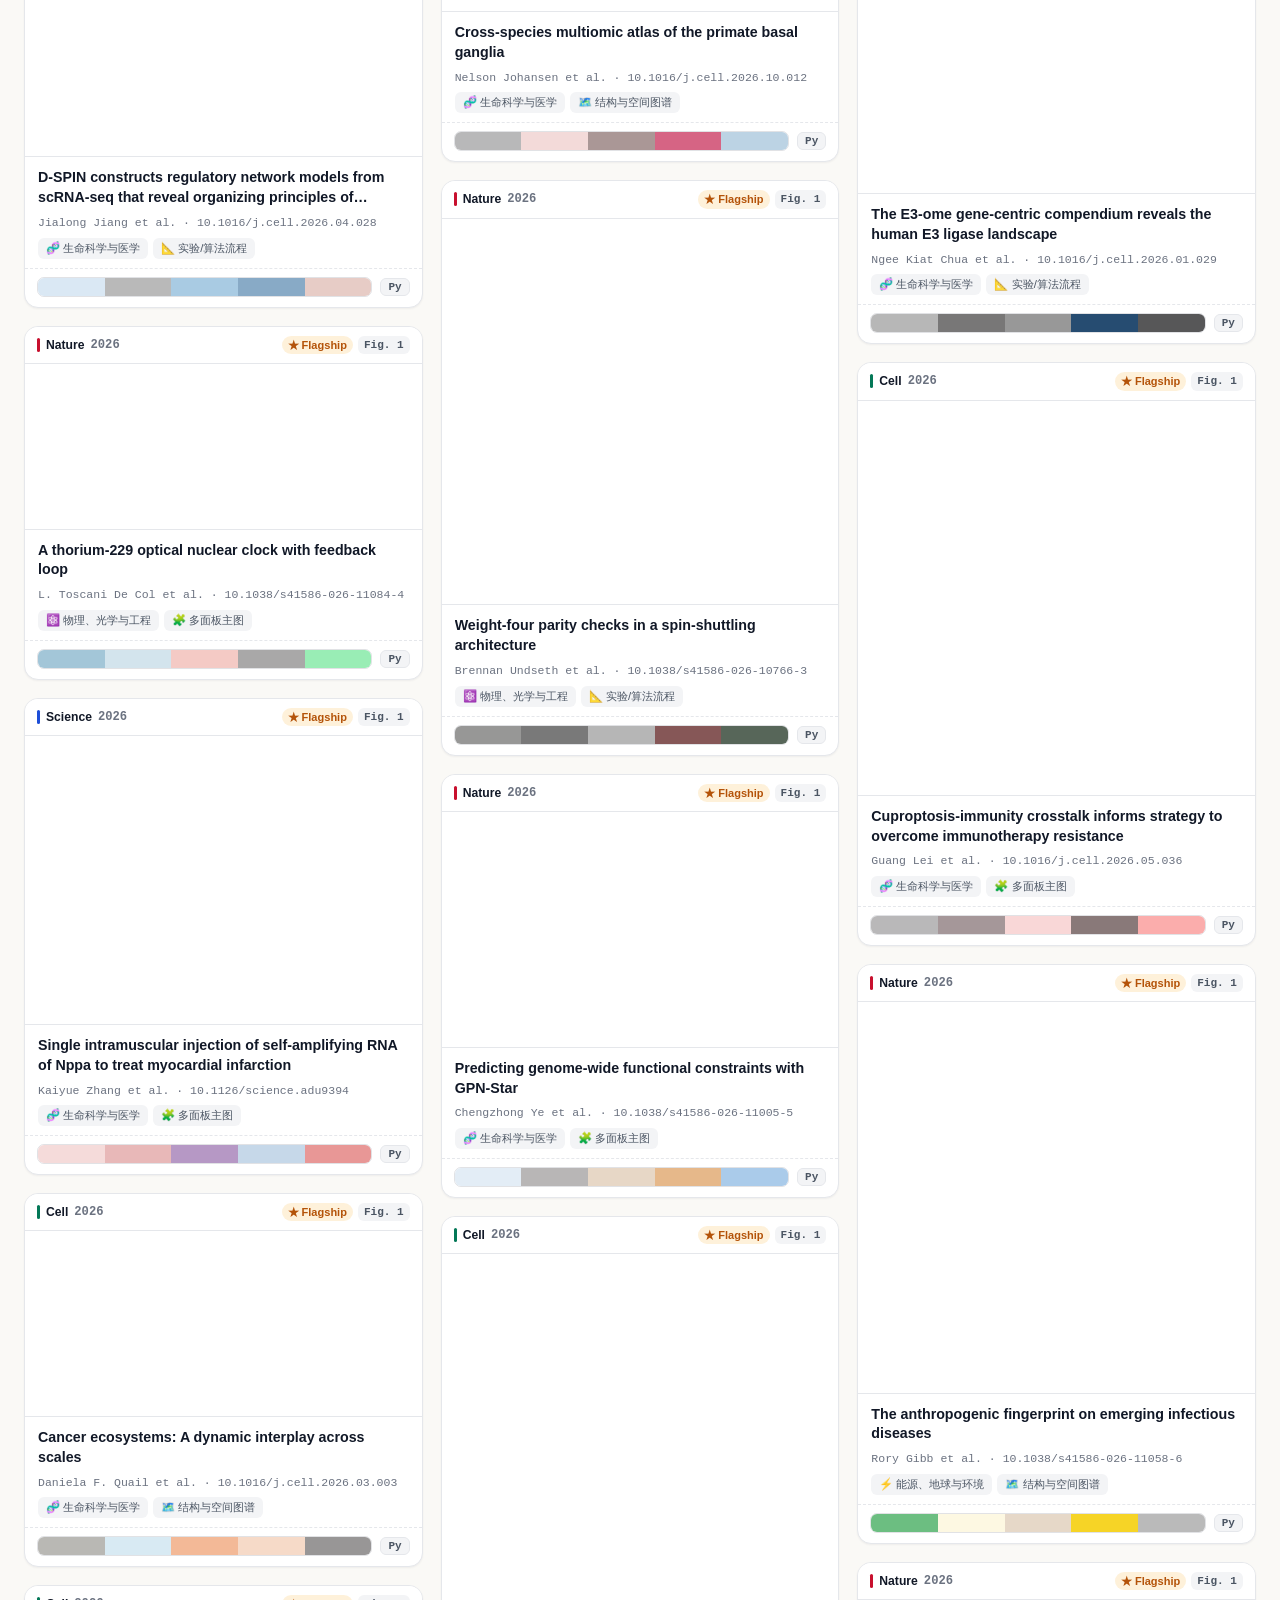
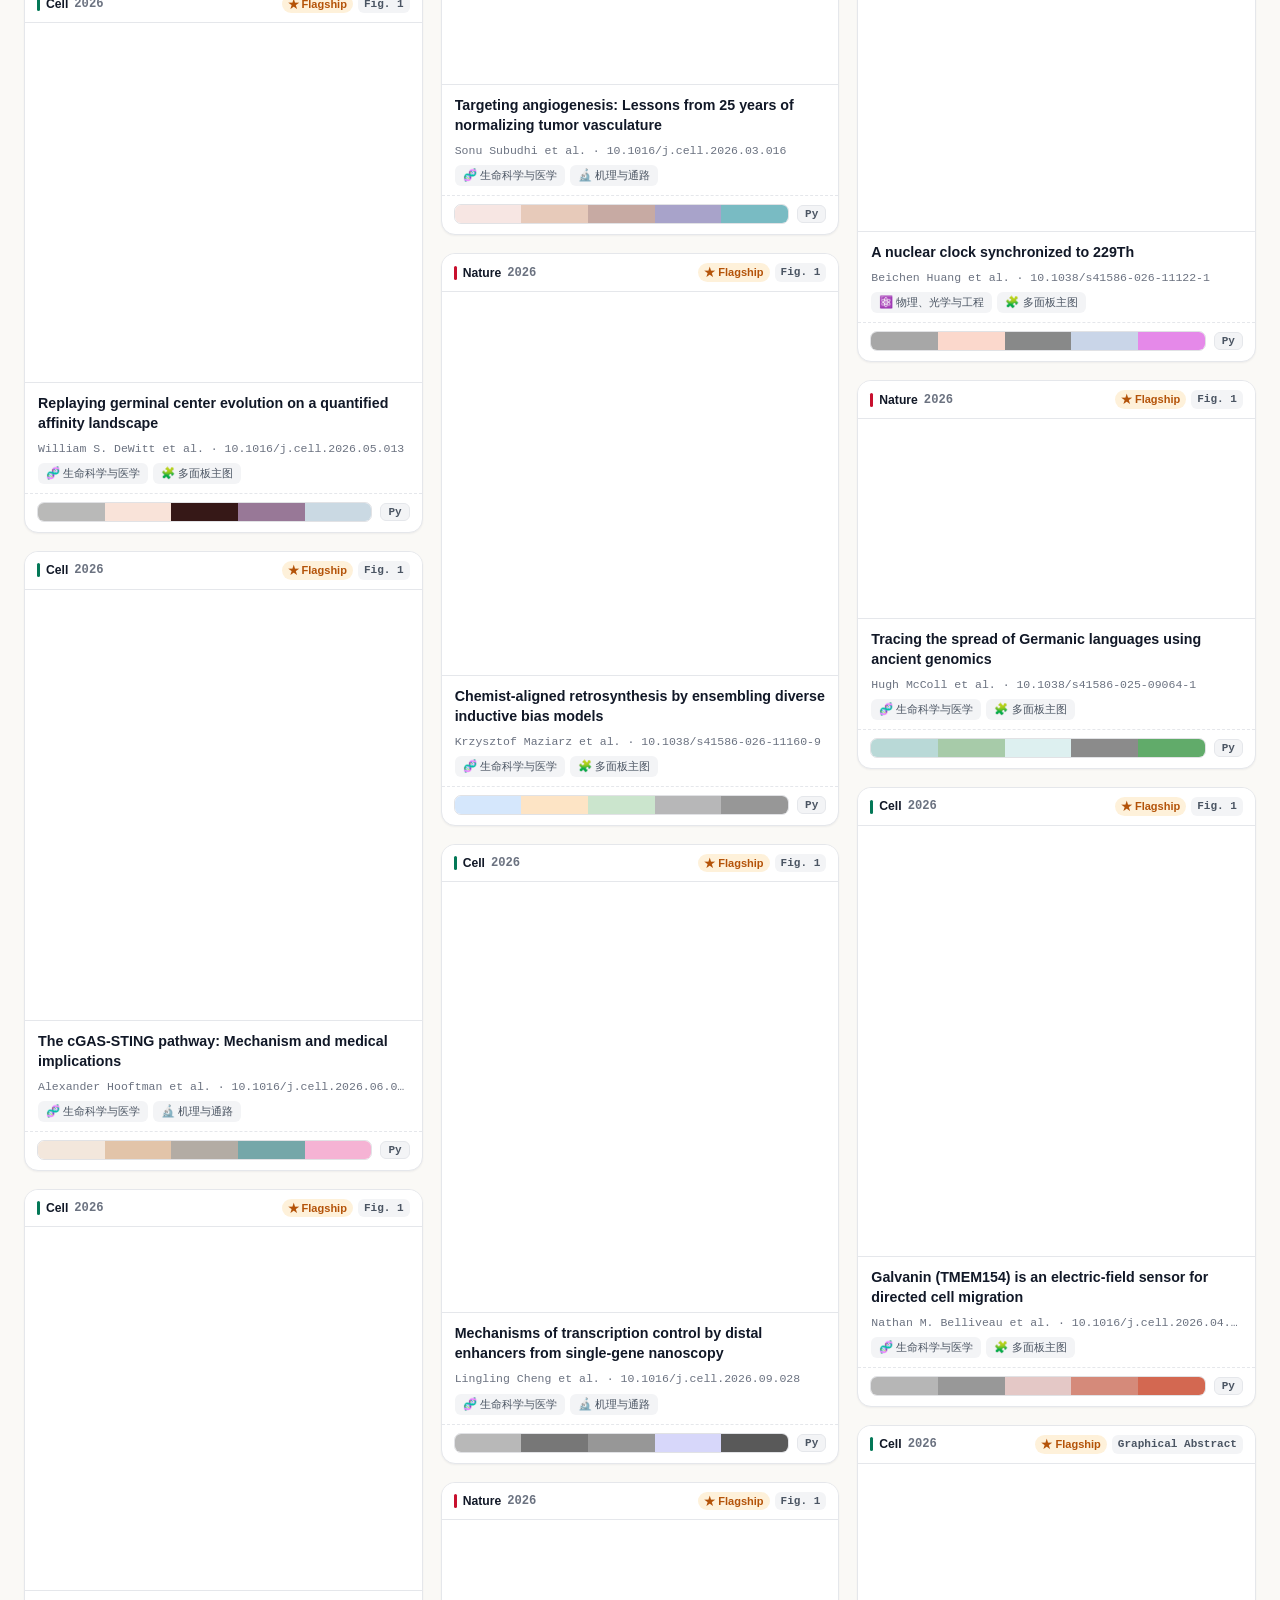
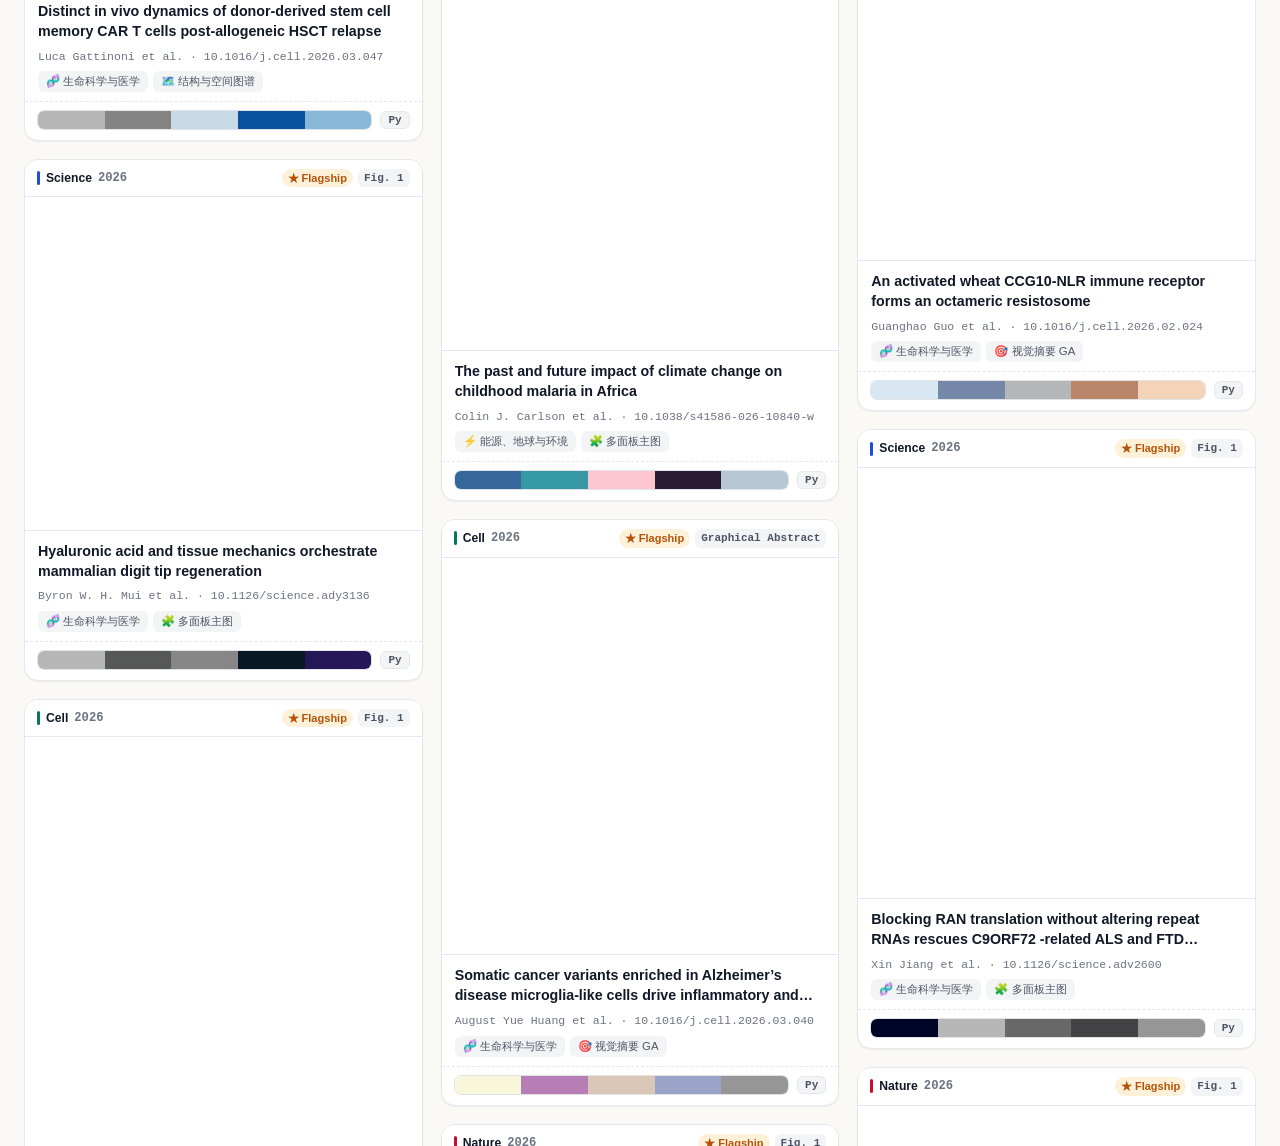
==== commit b6a726e4: "feat: replace palette studio with curated CNS & Agent import hub" ====
--- a/index.html
+++ b/index.html
@@ -12,7 +12,7 @@
 <meta property="og:image" content="https://daydayup-xq.github.io/cns-paper-figure-gallery/docs/banner.png">
 <link rel="canonical" href="https://daydayup-xq.github.io/cns-paper-figure-gallery/">
 <link rel="icon" type="image/png" href="assets/favicon.png">
-<link rel="stylesheet" href="assets/style.css?v=20261127b">
+<link rel="stylesheet" href="assets/style.css?v=20261127c">
 </head>
 <body>
 
@@ -39,7 +39,7 @@
 
     <div class="hero-right">
       <div class="topbar-actions">
-        <button id="palette-studio-btn" class="action-btn accent-btn" type="button" data-i18n="btn.paletteStudio">🎨 顶刊色卡库</button>
+        <button id="palette-studio-btn" class="action-btn accent-btn" type="button" data-i18n="btn.paletteStudio">✨ 精选色系 · Agent</button>
         <button id="support-btn" class="action-btn support-btn" type="button" aria-haspopup="dialog" aria-controls="support-modal" data-i18n="btn.support">♡ 支持作者</button>
         <button id="theme-toggle" class="action-btn icon-btn" type="button" title="切换深浅色 / Toggle Theme">🌙</button>
         <button id="lang-toggle" class="action-btn" type="button" title="Switch language">中 / EN</button>
@@ -267,17 +267,30 @@
   </div>
 </div>
 
-<!-- Palette Studio Modal -->
+<!-- Curated Palettes & Agent Hub Modal -->
 <div id="palette-modal" class="modal" hidden>
   <div class="modal-backdrop" id="pm-backdrop"></div>
-  <div class="modal-dialog" role="dialog" aria-modal="true" aria-labelledby="pm-title">
+  <div class="modal-dialog pm-dialog" role="dialog" aria-modal="true" aria-labelledby="pm-title">
     <div class="modal-head">
       <div>
-        <h2 id="pm-title" data-i18n="pm.title">🎨 CNS 顶刊色卡灵感库</h2>
-        <p class="modal-sub" data-i18n="pm.sub">按当前筛选结果实时汇总高频顶刊配色，一键复制可用于 matplotlib / ggplot2 / Illustrator。</p>
+        <h2 id="pm-title" data-i18n="pm.title">✨ CNS 正刊精选色系 · Agent 接入</h2>
+        <p class="modal-sub" data-i18n="pm.sub">收录经高清原图视觉与像素核对的 Nature / Science / Cell 正刊色板与版式骨架，支持一键复制给科研绘图 Agent 或导出 Python / R / CSS。</p>
       </div>
       <button id="pm-close" class="lightbox-close static-close" type="button" aria-label="Close">×</button>
     </div>
+
+    <div class="pm-toolbar">
+      <div class="pm-agent-bar" id="pm-agent-bar">
+        <span class="pm-agent-label" data-i18n="pm.agentLabel">🤖 Agent 一键导入</span>
+        <button id="pm-copy-prompt" class="pm-agent-btn primary" type="button" data-i18n="pm.copyPrompt">📋 复制 Agent 接入提示词</button>
+        <button id="pm-copy-curated-url" class="pm-agent-btn" type="button" data-i18n="pm.copyCuratedUrl">复制 curated.json URL</button>
+        <button id="pm-copy-index-url" class="pm-agent-btn" type="button" data-i18n="pm.copyIndexUrl">复制 index.json URL</button>
+        <a class="pm-agent-link" href="api/v1/curated.json" target="_blank" rel="noopener noreferrer">curated.json ↗</a>
+        <a class="pm-agent-link" href="api/v1/index.json" target="_blank" rel="noopener noreferrer">index.json ↗</a>
+      </div>
+      <div class="pm-filters" id="pm-filters" role="group" aria-label="Curated palette filters"></div>
+    </div>
+
     <div id="pm-grid" class="pm-grid"></div>
   </div>
 </div>
@@ -312,8 +325,8 @@
 
 <div id="toast" class="toast" hidden></div>
 
-<script src="assets/i18n.js?v=20261127a"></script>
+<script src="assets/i18n.js?v=20261127c"></script>
 <script src="assets/figures.js?v=20261127a"></script>
-<script src="assets/app.js?v=20261127a"></script>
+<script src="assets/app.js?v=20261127c"></script>
 </body>
 </html>
--- a/assets/style.css
+++ b/assets/style.css
@@ -1196,26 +1196,242 @@
 }
 .modal-head h2 { margin: 0; font-size: 1.15rem; }
 .modal-sub { margin: 4px 0 0; font-size: 0.83rem; color: var(--soft); }
+.pm-dialog {
+  width: min(1120px, 95vw);
+  max-height: 88vh;
+}
+.pm-toolbar {
+  display: flex;
+  flex-direction: column;
+  gap: 10px;
+  padding: 12px 22px;
+  border-bottom: 1px solid var(--border);
+  background: var(--surface-2);
+}
+.pm-agent-bar {
+  display: flex;
+  align-items: center;
+  gap: 8px;
+  flex-wrap: wrap;
+}
+.pm-agent-label {
+  font-size: 0.78rem;
+  font-weight: 700;
+  color: var(--text);
+  margin-right: 2px;
+}
+.pm-agent-btn {
+  display: inline-flex;
+  align-items: center;
+  gap: 4px;
+  padding: 5px 11px;
+  border-radius: 8px;
+  border: 1px solid var(--border);
+  background: var(--surface);
+  color: var(--text);
+  font-size: 0.77rem;
+  font-weight: 600;
+  cursor: pointer;
+  transition: border-color 0.14s, background 0.14s, color 0.14s;
+}
+.pm-agent-btn:hover {
+  border-color: var(--accent);
+  color: var(--accent);
+}
+.pm-agent-btn.primary {
+  background: var(--accent);
+  border-color: var(--accent);
+  color: #fff;
+}
+.pm-agent-btn.primary:hover {
+  filter: brightness(1.07);
+  color: #fff;
+}
+.pm-agent-link {
+  font-family: var(--font-mono);
+  font-size: 0.73rem;
+  font-weight: 600;
+  color: var(--accent);
+  padding: 4px 8px;
+  border-radius: 7px;
+  background: var(--accent-soft);
+}
+.pm-agent-link:hover { text-decoration: underline; }
+.pm-filters {
+  display: flex;
+  align-items: center;
+  gap: 6px;
+  flex-wrap: wrap;
+}
+.pm-filter-chip {
+  display: inline-flex;
+  align-items: center;
+  gap: 5px;
+  padding: 3px 10px;
+  border-radius: 999px;
+  border: 1px solid var(--border);
+  background: var(--surface);
+  color: var(--muted);
+  font-size: 0.76rem;
+  font-weight: 600;
+  cursor: pointer;
+  transition: all 0.13s ease;
+}
+.pm-filter-chip:hover { border-color: var(--accent); color: var(--text); }
+.pm-filter-chip.active {
+  background: var(--text);
+  color: var(--surface);
+  border-color: var(--text);
+}
+.pm-filter-chip .chip-cnt {
+  font-size: 0.68rem;
+  font-family: var(--font-mono);
+  opacity: 0.75;
+}
 .pm-grid {
   padding: 18px 22px 24px;
   overflow-y: auto;
   display: grid;
-  grid-template-columns: repeat(auto-fill, minmax(260px, 1fr));
+  grid-template-columns: repeat(auto-fill, minmax(460px, 1fr));
   gap: 14px;
 }
+@media (max-width: 640px) {
+  .pm-grid { grid-template-columns: 1fr; }
+}
+.pm-empty {
+  grid-column: 1 / -1;
+  text-align: center;
+  padding: 36px 16px;
+  color: var(--soft);
+  font-size: 0.88rem;
+}
 .pm-card {
   border: 1px solid var(--border);
-  border-radius: 12px;
-  padding: 12px;
-  background: var(--surface-2);
-  display: flex;
-  flex-direction: column;
+  border-radius: 14px;
+  padding: 13px 14px;
+  background: var(--surface);
+  box-shadow: var(--shadow-sm);
+  display: flex;
+  flex-direction: column;
+  gap: 10px;
+}
+.pm-card-head {
+  display: flex;
+  align-items: center;
+  justify-content: space-between;
   gap: 8px;
-}
-.pm-card-title { font-size: 0.82rem; font-weight: 700; color: var(--text); }
-.pm-card-sub { font-size: 0.74rem; color: var(--soft); }
-.pm-bar { display: flex; height: 28px; border-radius: 7px; overflow: hidden; border: 1px solid rgba(0,0,0,0.08); }
-.pm-bar span { flex: 1; cursor: pointer; }
+  flex-wrap: wrap;
+}
+.pm-card-journal {
+  display: inline-flex;
+  align-items: center;
+  gap: 6px;
+  flex-wrap: wrap;
+  font-size: 0.81rem;
+  color: var(--text);
+}
+.pm-meta-pill {
+  font-size: 0.69rem;
+  padding: 1px 7px;
+  border-radius: 999px;
+  background: var(--surface-2);
+  color: var(--muted);
+  border: 1px solid var(--border);
+}
+.pm-card-body {
+  display: flex;
+  gap: 11px;
+  align-items: flex-start;
+}
+.pm-card-thumb {
+  width: 92px;
+  height: 70px;
+  object-fit: contain;
+  border-radius: 8px;
+  border: 1px solid var(--border);
+  background: #ffffff;
+  flex-shrink: 0;
+  cursor: zoom-in;
+}
+.pm-card-info {
+  min-width: 0;
+  flex: 1;
+  display: flex;
+  flex-direction: column;
+  gap: 4px;
+}
+.pm-card-title {
+  font-size: 0.84rem;
+  font-weight: 700;
+  color: var(--text);
+  line-height: 1.35;
+  display: -webkit-box;
+  -webkit-line-clamp: 2;
+  -webkit-box-orient: vertical;
+  overflow: hidden;
+  cursor: pointer;
+}
+.pm-card-title:hover { color: var(--accent); }
+.pm-card-notes {
+  margin: 0;
+  font-size: 0.76rem;
+  line-height: 1.48;
+  color: var(--muted);
+}
+.pm-role-swatches {
+  display: grid;
+  grid-template-columns: repeat(auto-fit, minmax(70px, 1fr));
+  gap: 6px;
+}
+.pm-role-swatch {
+  display: flex;
+  flex-direction: column;
+  align-items: center;
+  gap: 3px;
+  padding: 4px;
+  border-radius: 8px;
+  border: 1px solid var(--border);
+  background: var(--surface-2);
+  cursor: pointer;
+}
+.pm-role-swatch:hover { border-color: var(--accent); }
+.pm-role-color {
+  width: 100%;
+  height: 22px;
+  border-radius: 5px;
+  border: 1px solid rgba(15, 23, 42, 0.12);
+}
+.pm-role-hex {
+  font-family: var(--font-mono);
+  font-size: 0.68rem;
+  color: var(--text);
+}
+.pm-role-name {
+  font-size: 0.63rem;
+  font-weight: 600;
+  color: var(--soft);
+  line-height: 1.1;
+}
+.pm-card-actions {
+  display: flex;
+  align-items: center;
+  justify-content: space-between;
+  gap: 8px;
+  flex-wrap: wrap;
+  padding-top: 6px;
+  border-top: 1px dashed var(--border);
+}
+.pm-export-group {
+  display: flex;
+  align-items: center;
+  gap: 5px;
+  flex-wrap: wrap;
+}
+.pm-inspect-btn {
+  background: var(--accent-soft);
+  border-color: color-mix(in srgb, var(--accent) 30%, transparent);
+  color: var(--accent);
+}
 
 .support-modal-dialog {
   width: min(460px, 94vw);
